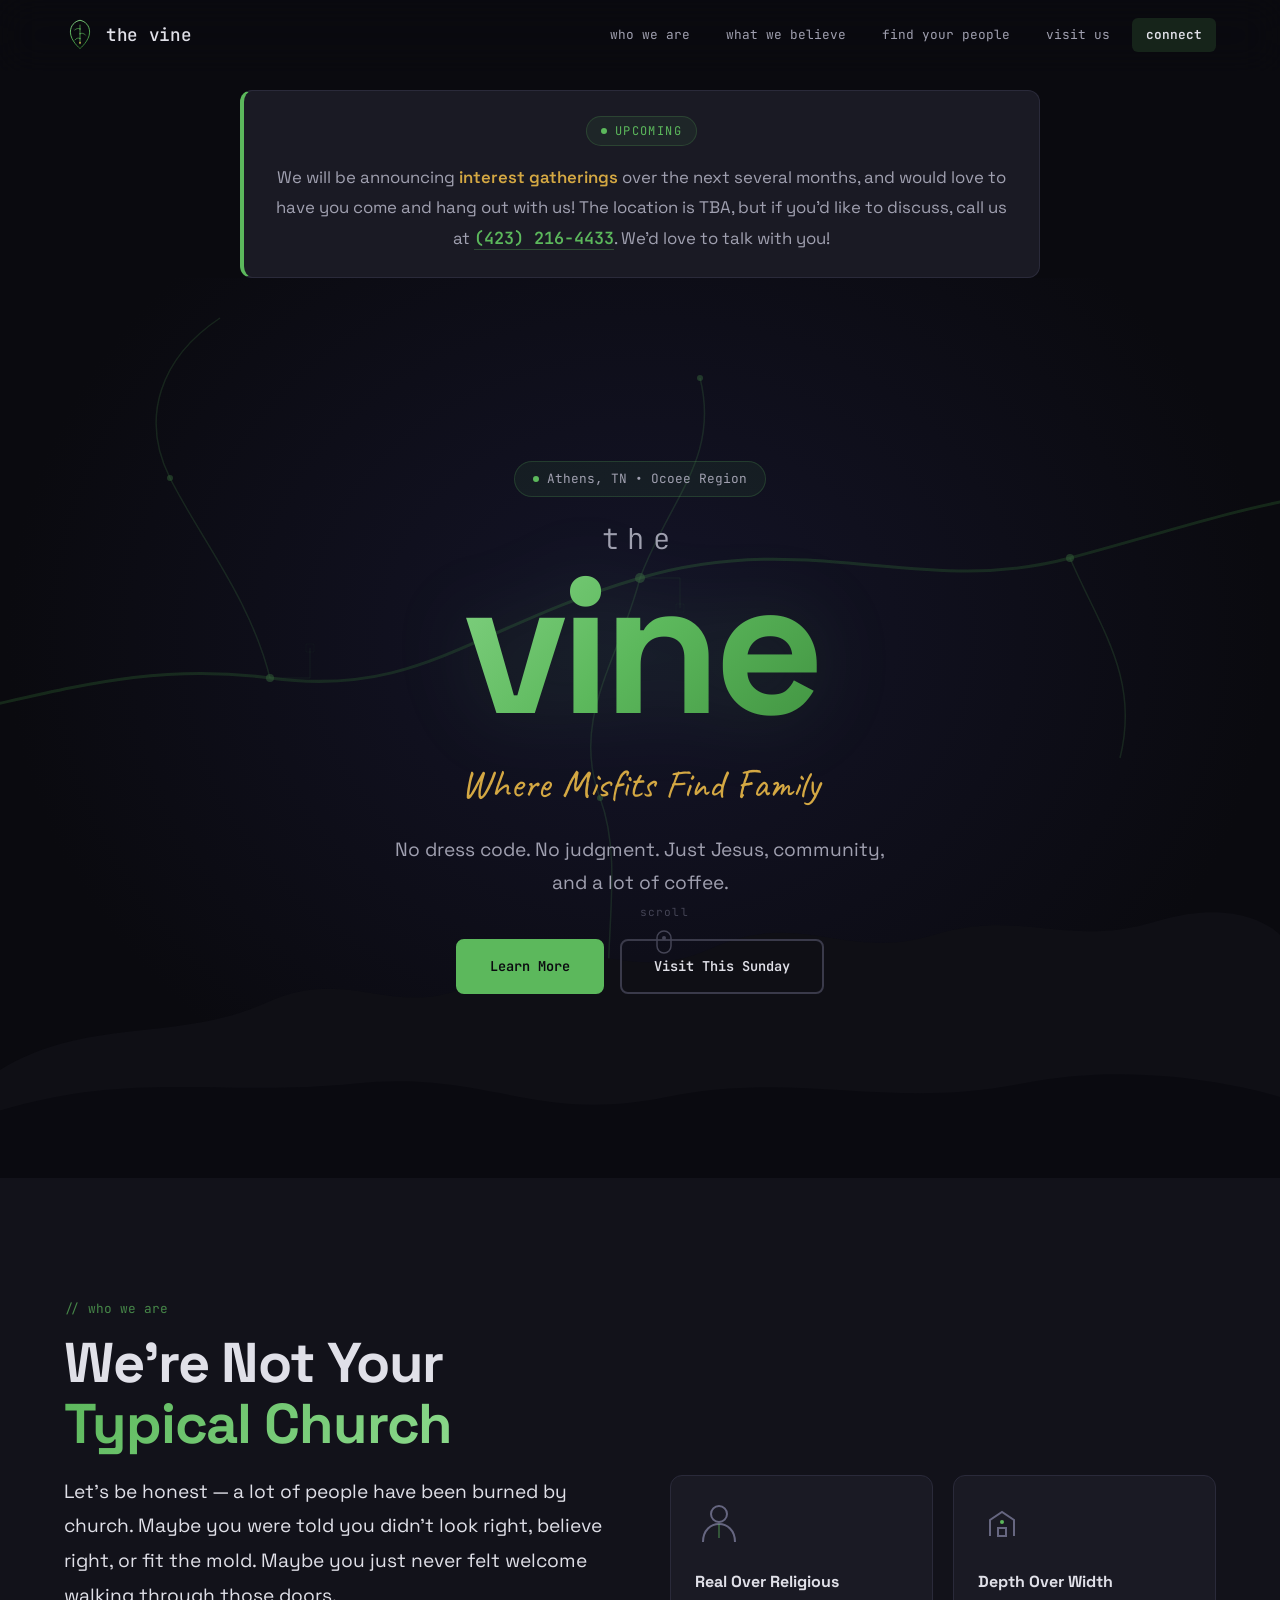
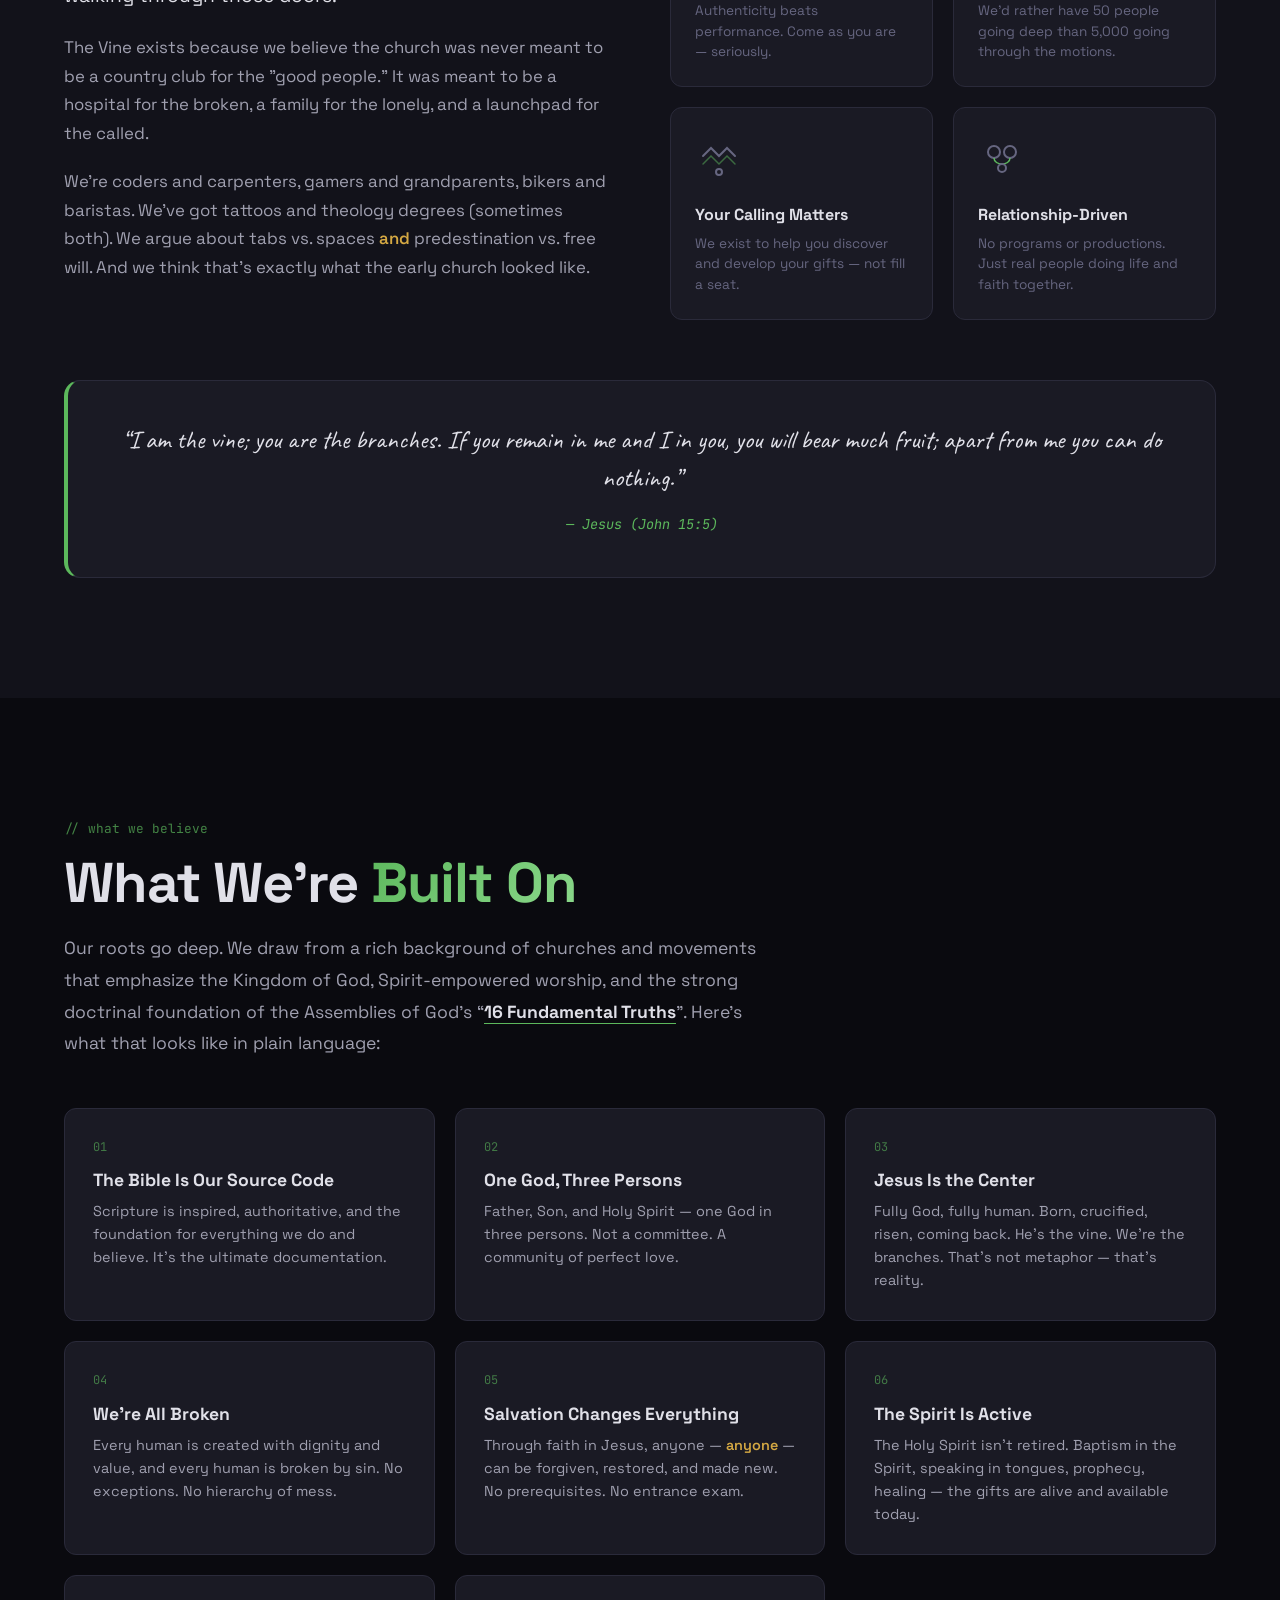
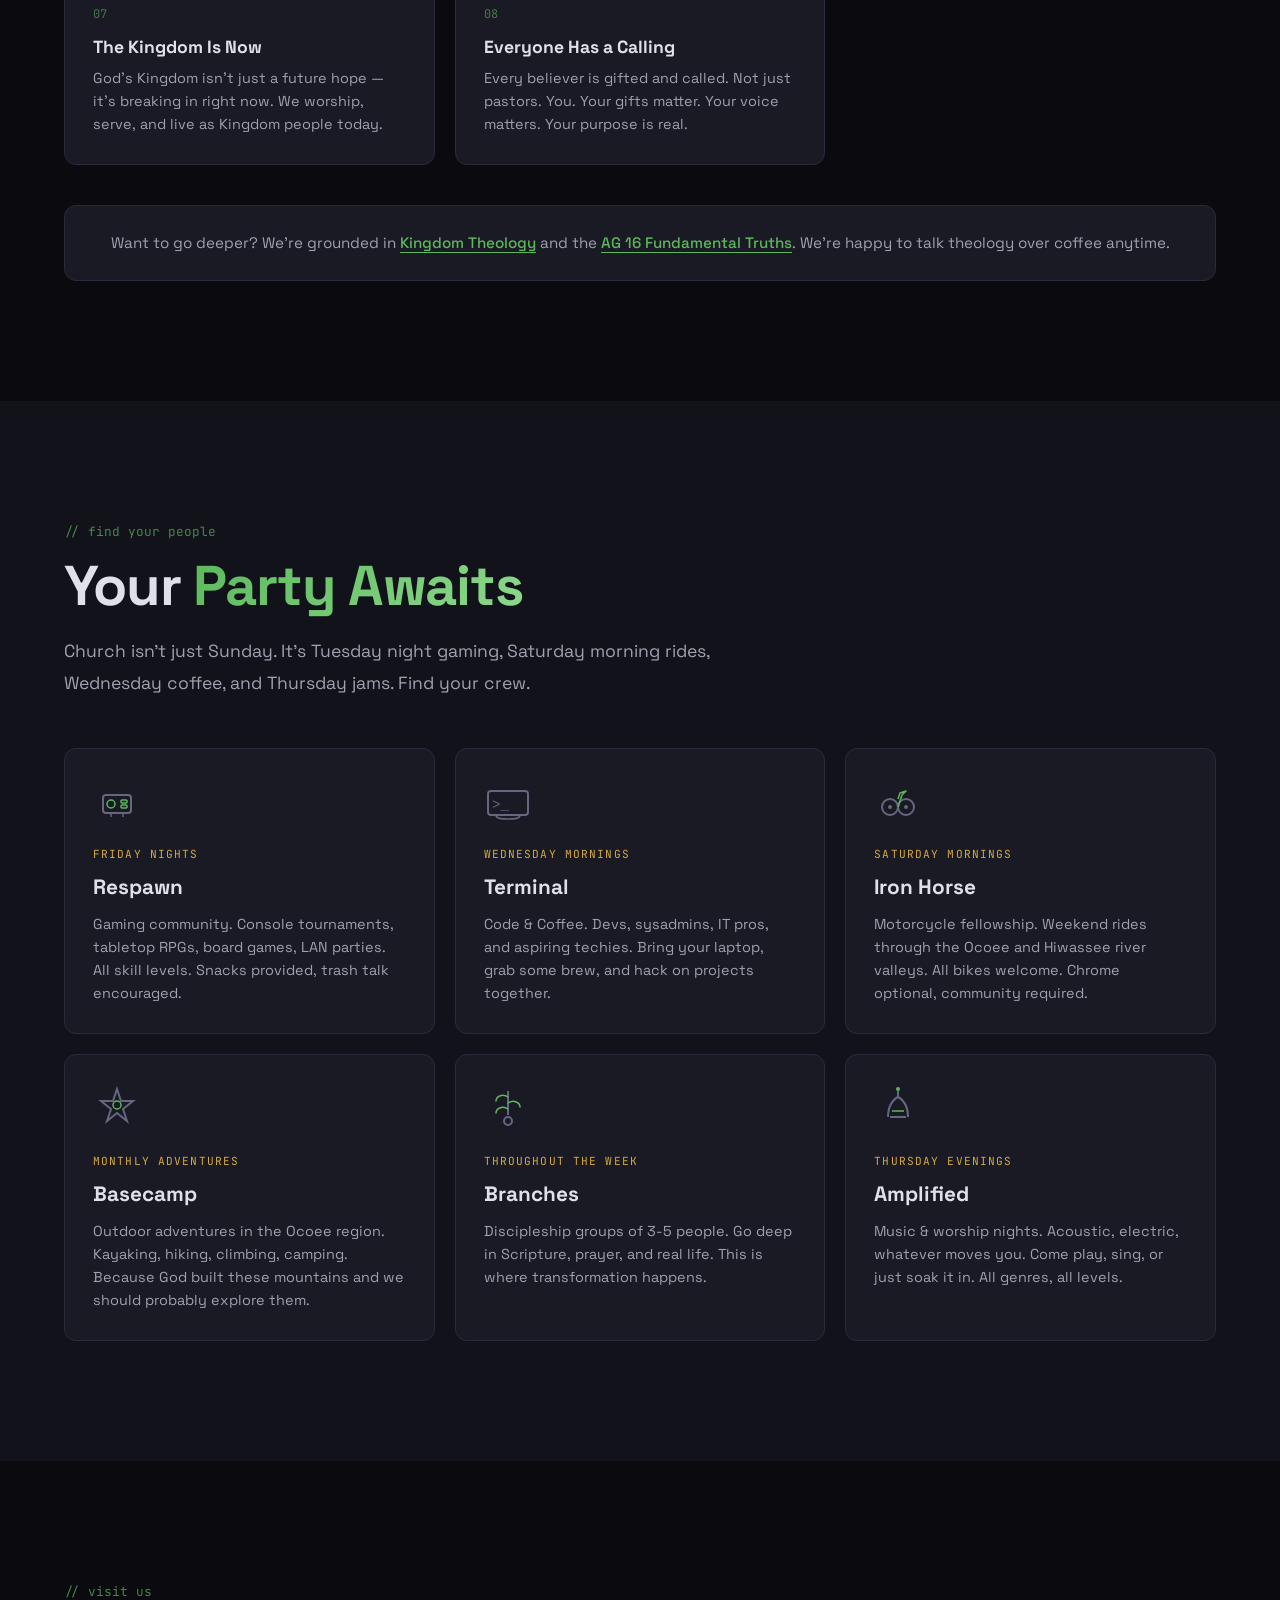
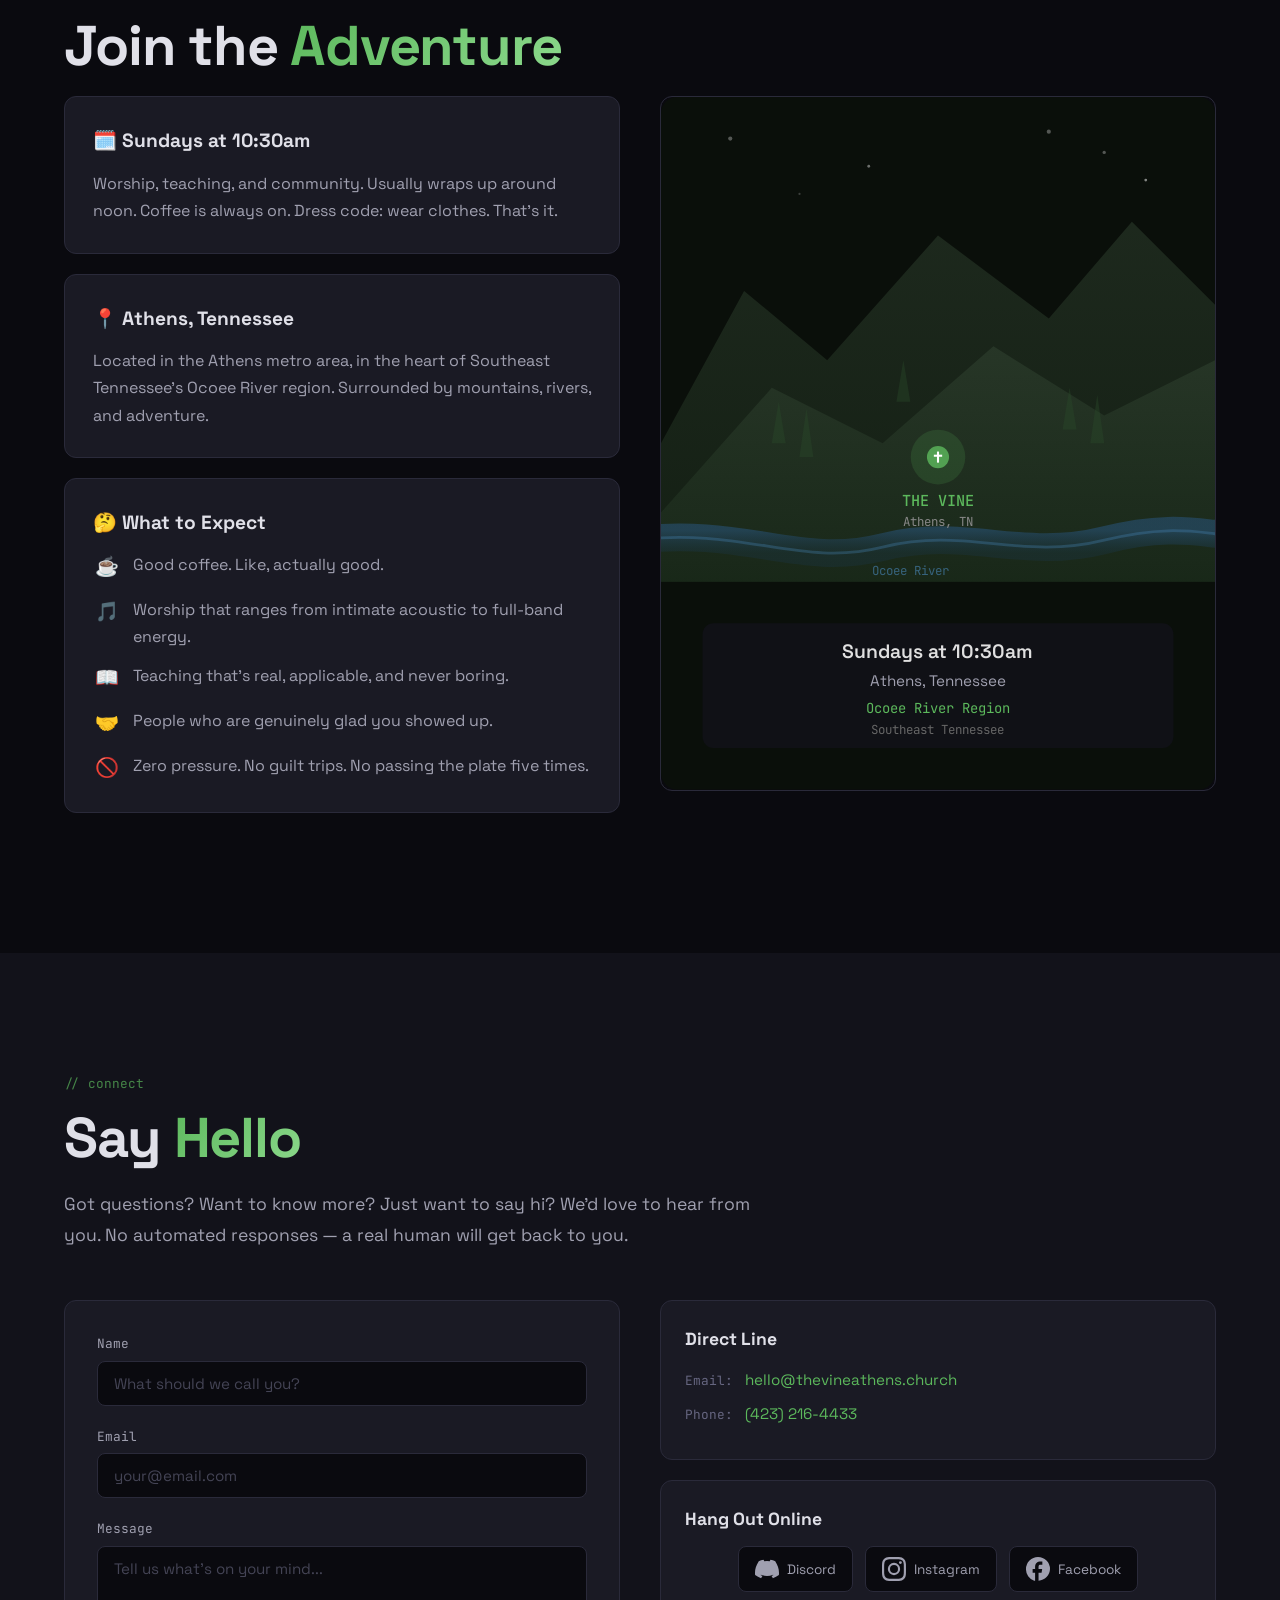
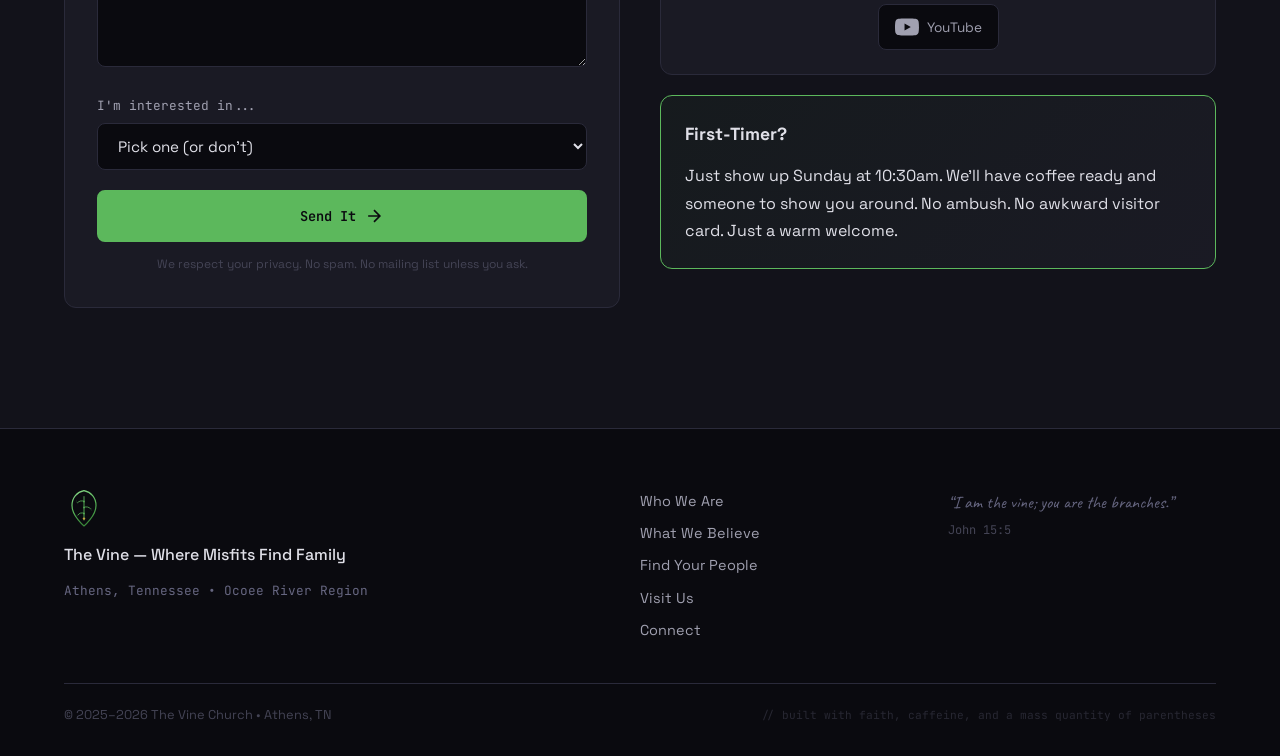
==== index.html @ 42979668 "feat: add interest gathering announcement banner Add announcement banner between nav and hero sectio" ====
<!DOCTYPE html>
<html lang="en">
<head>
  <meta charset="UTF-8">
  <meta name="viewport" content="width=device-width, initial-scale=1.0">

  <!-- ─── Page title and search-engine metadata ─────────────────
       The title appears in browser tabs and search-result headings.
       The description meta tag provides the snippet that Google and
       other search engines display below the page title. Keywords
       help associate the page with relevant local search terms.
       ──────────────────────────────────────────────────────────── -->
  <title>The Vine | Where Misfits Find Family</title>
  <meta name="description" content="A church in Athens, TN for the rest of us. Real faith, real people, no dress code. Located near the Ocoee River in Southeast Tennessee.">
  <meta name="keywords" content="church, Athens TN, Cleveland TN, Ocoee, non-traditional church, inclusive church, vineyard, assembly of god">

  <!-- ─── Open Graph metadata for link previews ─────────────────
       When someone shares this URL on Facebook, Twitter/X, Slack,
       iMessage, or any other platform that generates link previews,
       these tags control the title, description, image, and URL
       that appear in the preview card. Without og:image, most
       platforms show a blank gray box.
       ──────────────────────────────────────────────────────────── -->
  <meta property="og:title" content="The Vine | Where Misfits Find Family">
  <meta property="og:description" content="Not your typical church. A community for gamers, coders, bikers, and everyone who's ever felt like they don't belong.">
  <meta property="og:type" content="website">
  <meta property="og:url" content="https://thevineathens.church/">
  <meta property="og:image" content="https://thevineathens.church/logo/social/general/og-image-1200x630.png">
  <meta property="og:image:width" content="1200">
  <meta property="og:image:height" content="630">

  <!-- ─── Font preconnects and stylesheet ───────────────────────
       We preconnect to the Google Fonts servers so the browser can
       start the DNS lookup and TLS handshake before it even sees
       the stylesheet request. This shaves time off font loading.
       Three font families are loaded:
         - Space Grotesk (body/headline)
         - JetBrains Mono (code-flavored UI)
         - Caveat (handwritten tagline and quotes)
       ──────────────────────────────────────────────────────────── -->
  <link rel="preconnect" href="https://fonts.googleapis.com">
  <link rel="preconnect" href="https://fonts.gstatic.com" crossorigin>
  <link href="https://fonts.googleapis.com/css2?family=Space+Grotesk:wght@300;400;500;600;700&family=JetBrains+Mono:ital,wght@0,400;0,500;0,700;1,400&family=Caveat:wght@400;600;700&display=swap" rel="stylesheet">

  <!-- ─── Main stylesheet ───────────────────────────────────────
       All of the site's CSS lives in a single file. No build step,
       no preprocessor — just plain CSS with custom properties.
       ──────────────────────────────────────────────────────────── -->
  <link rel="stylesheet" href="css/style.css">

  <!-- ─── Favicons and touch icons ──────────────────────────────
       Browsers use these icons in tabs, bookmarks, home-screen
       shortcuts, and PWA manifests. We provide:
         1. An SVG favicon for modern browsers (scales perfectly).
         2. PNG fallbacks at standard sizes for older browsers and
            platforms that do not support SVG favicons.
         3. An Apple Touch Icon for iOS home-screen bookmarks.
       The PNG files live in logo/social/general/ and are generated
       from the source SVGs using the generate-social-pngs.sh script.
       ──────────────────────────────────────────────────────────── -->
  <link rel="icon" href="logo/logo-icon.svg" type="image/svg+xml">
  <link rel="icon" href="logo/social/general/favicon-32x32.png" sizes="32x32" type="image/png">
  <link rel="icon" href="logo/social/general/favicon-16x16.png" sizes="16x16" type="image/png">
  <link rel="apple-touch-icon" href="logo/social/general/apple-touch-icon-180x180.png">
</head>
<body>

  <!-- ═══════════════════════════════════════════════════════
       NAVIGATION

       Fixed nav bar pinned to the top of the viewport. Contains
       the inline SVG logo, the "the vine" wordmark, and a
       horizontal row of section links (plus a "connect" CTA).

       On screens narrower than 650px, the links collapse into a
       dropdown menu controlled by the hamburger toggle button.
       JavaScript adds/removes the "scrolled" class on .nav to
       darken the background once the visitor scrolls past 50px.

       The inline SVG for the logo is duplicated here (rather
       than referenced from an external file) to avoid an
       extra HTTP request and ensure the logo renders instantly
       on first paint without a flash of missing content.
       ═══════════════════════════════════════════════════════ -->
  <nav id="nav" class="nav">
    <div class="nav-inner">
      <!-- Logo: links back to the hero / top of the page -->
      <a href="#hero" class="nav-logo">
        <!-- Inline SVG of the vine leaf/circuit logo mark (32×32px). -->
        <svg class="nav-logo-icon" viewBox="0 0 200 200" width="32" height="32">
          <defs>
            <linearGradient id="nav-leaf" x1="0" y1="0" x2="0.3" y2="1">
              <stop offset="0%" stop-color="#8cd98c"/>
              <stop offset="50%" stop-color="#5cb85c"/>
              <stop offset="100%" stop-color="#3a8a3a"/>
            </linearGradient>
          </defs>
          <!-- Leaf/teardrop outline -->
          <path d="M100 185 C100 185 40 135 40 82 C40 42 65 15 100 8 C135 15 160 42 160 82 C160 135 100 185 100 185Z" fill="none" stroke="url(#nav-leaf)" stroke-width="6" stroke-linejoin="round"/>
          <!-- Central stem -->
          <line x1="100" y1="38" x2="100" y2="155" stroke="#5cb85c" stroke-width="4.5" stroke-linecap="round"/>
          <!-- Three organic branches alternating left–right–left -->
          <path d="M100 62 C88 56 76 60 68 68" fill="none" stroke="#5cb85c" stroke-width="4" stroke-linecap="round"/>
          <path d="M100 92 C112 86 124 90 132 98" fill="none" stroke="#5cb85c" stroke-width="4" stroke-linecap="round"/>
          <path d="M100 122 C88 116 76 120 70 130" fill="none" stroke="#5cb85c" stroke-width="4" stroke-linecap="round"/>
          <!-- Circuit traces extending from branch tips -->
          <path d="M68 68 L62 68 L62 58" fill="none" stroke="#5cb85c" stroke-width="2" stroke-linecap="round" stroke-linejoin="round" opacity="0.35"/>
          <path d="M132 98 L138 98 L138 108" fill="none" stroke="#5cb85c" stroke-width="2" stroke-linecap="round" stroke-linejoin="round" opacity="0.35"/>
          <path d="M70 130 L64 130 L64 140" fill="none" stroke="#5cb85c" stroke-width="2" stroke-linecap="round" stroke-linejoin="round" opacity="0.35"/>
          <!-- Junction nodes where branches meet the stem -->
          <circle cx="100" cy="62" r="5" fill="#5cb85c" opacity="0.6"/>
          <circle cx="100" cy="92" r="5" fill="#5cb85c" opacity="0.6"/>
          <circle cx="100" cy="122" r="5" fill="#5cb85c" opacity="0.6"/>
          <!-- Amber "fruit" accent node at the base -->
          <circle cx="100" cy="148" r="6" fill="#d4a843" opacity="0.9"/>
        </svg>
        <span class="nav-logo-text">the vine</span>
      </a>

      <!--
        Mobile hamburger toggle. Hidden on desktop via CSS. The
        aria-label tells screen readers what the button does, and
        aria-expanded (managed by JavaScript) announces whether
        the menu is currently open or closed.
      -->
      <button class="nav-toggle" id="nav-toggle" aria-label="Toggle navigation menu" aria-expanded="false">
        <span></span><span></span><span></span>
      </button>

      <!-- Navigation links. On mobile, this becomes a dropdown panel. -->
      <div class="nav-links" id="nav-links">
        <a href="#about" class="nav-link">who we are</a>
        <a href="#beliefs" class="nav-link">what we believe</a>
        <a href="#community" class="nav-link">find your people</a>
        <a href="#visit" class="nav-link">visit us</a>
        <a href="#connect" class="nav-link nav-link--cta">connect</a>
      </div>
    </div>
  </nav>

  <!-- ═══════════════════════════════════════════════════════
       ANNOUNCEMENT BANNER

       A site-wide announcement bar positioned between the fixed
       navigation and the hero section. Styled to match the site's
       dark/green aesthetic with a subtle left-accent border and
       the same card treatment used throughout the page. The phone
       number is a clickable tel: link for mobile visitors.
       ═══════════════════════════════════════════════════════ -->
  <div class="announcement" data-reveal>
    <div class="announcement-inner">
      <div class="announcement-badge">
        <span class="announcement-dot"></span>
        upcoming
      </div>
      <p class="announcement-text">
        We will be announcing <strong>interest gatherings</strong> over the next several months,
        and would love to have you come and hang out with us! The location is TBA, but if
        you'd like to discuss, call us at
        <a href="tel:+14232164433" class="announcement-phone">(423) 216-4433</a>.
        We'd love to talk with you!
      </p>
    </div>
  </div>

  <!-- ═══════════════════════════════════════════════════════
       HERO

       Full-viewport landing section. Three visual layers:
         1. Background (.hero-bg): decorative vine/circuit SVG
            paths that animate on load using a CSS stroke-
            dashoffset technique, plus a mountain silhouette
            along the bottom edge representing the Ocoee region.
         2. Content (.hero-content): centered badge, headline,
            tagline, CTA buttons, and a scroll-hint icon.
         3. The fixed nav bar sits above both via z-index.

       JavaScript applies a subtle parallax effect to the vine
       SVG as the visitor scrolls, giving the hero depth.
       ═══════════════════════════════════════════════════════ -->
  <section id="hero" class="hero">
    <div class="hero-bg">

      <!--
        Animated vine/circuit SVG background. The "xMidYMid slice"
        preserveAspectRatio ensures this SVG covers the entire hero
        area on all screen sizes without leaving empty space (it
        behaves similarly to CSS background-size: cover).

        The vine paths use the CSS class .vine-path along with
        stroke-dasharray / stroke-dashoffset to create an animated
        "drawing" effect on page load. Branch paths are staggered
        with increasing animation-delay values. Junction nodes
        (.vine-node) fade in after their parent branch finishes
        drawing. Tiny circuit traces and rectangles at the branch
        tips reinforce the tech/code aesthetic.
      -->
      <svg class="hero-vines" viewBox="0 0 1440 900" preserveAspectRatio="xMidYMid slice">
        <defs>
          <linearGradient id="vine-glow" x1="0" y1="0" x2="1" y2="1">
            <stop offset="0%" stop-color="#5cb85c" stop-opacity="0.6"/>
            <stop offset="100%" stop-color="#2d8a2d" stop-opacity="0.2"/>
          </linearGradient>
        </defs>
        <!-- Main vine trunk: sweeps from left to right across the hero -->
        <path class="vine-path vine-path--1" d="M-50,450 C100,430 200,380 350,400 C500,420 550,350 720,300 C890,250 1000,320 1150,280 C1300,240 1400,200 1500,220" fill="none" stroke="url(#vine-glow)" stroke-width="3"/>
        <!-- Branch 1: grows upward from the left junction node -->
        <path class="vine-path vine-path--2" d="M350,400 C330,320 280,260 250,200 C220,140 240,80 300,40" fill="none" stroke="#5cb85c" stroke-width="1.5" opacity="0.3"/>
        <!-- Branch 2: grows upward from the center junction node -->
        <path class="vine-path vine-path--3" d="M720,300 C750,220 800,180 780,100" fill="none" stroke="#5cb85c" stroke-width="1.5" opacity="0.3"/>
        <!-- Branch 3: grows downward from the center junction node -->
        <path class="vine-path vine-path--4" d="M720,300 C700,380 650,440 680,520 C710,600 670,700 700,800" fill="none" stroke="#5cb85c" stroke-width="1.5" opacity="0.3"/>
        <!-- Branch 4: grows downward from the right junction node -->
        <path class="vine-path vine-path--5" d="M1150,280 C1180,350 1220,400 1200,480" fill="none" stroke="#5cb85c" stroke-width="1.5" opacity="0.3"/>
        <!-- Junction nodes: small circles that fade in at branch intersections -->
        <circle class="vine-node" cx="350" cy="400" r="4" fill="#5cb85c" opacity="0.4"/>
        <circle class="vine-node" cx="720" cy="300" r="5" fill="#5cb85c" opacity="0.5"/>
        <circle class="vine-node" cx="1150" cy="280" r="4" fill="#5cb85c" opacity="0.4"/>
        <circle class="vine-node" cx="250" cy="200" r="3" fill="#5cb85c" opacity="0.3"/>
        <circle class="vine-node" cx="780" cy="100" r="3" fill="#5cb85c" opacity="0.3"/>
        <circle class="vine-node" cx="680" cy="520" r="3" fill="#5cb85c" opacity="0.3"/>
        <!-- Circuit traces: right-angle lines with terminal rectangles -->
        <line class="circuit-line" x1="350" y1="400" x2="390" y2="400" stroke="#5cb85c" stroke-width="1" opacity="0.15"/>
        <line class="circuit-line" x1="390" y1="400" x2="390" y2="370" stroke="#5cb85c" stroke-width="1" opacity="0.15"/>
        <line class="circuit-line" x1="720" y1="300" x2="760" y2="300" stroke="#5cb85c" stroke-width="1" opacity="0.15"/>
        <line class="circuit-line" x1="760" y1="300" x2="760" y2="330" stroke="#5cb85c" stroke-width="1" opacity="0.15"/>
        <rect x="386" y="366" width="8" height="8" fill="none" stroke="#5cb85c" stroke-width="0.5" opacity="0.15"/>
        <rect x="756" y="326" width="8" height="8" fill="none" stroke="#5cb85c" stroke-width="0.5" opacity="0.15"/>
      </svg>

      <!--
        Mountain silhouette at the bottom of the hero. Represents
        the ridgeline of the Ocoee / Hiwassee region. Two layered
        paths create a sense of depth (foreground + background
        ridges). preserveAspectRatio="none" stretches the SVG to
        the full viewport width regardless of aspect ratio.
      -->
      <svg class="hero-mountains" viewBox="0 0 1440 200" preserveAspectRatio="none">
        <path d="M0,200 L0,120 C100,80 200,100 300,70 C400,40 450,90 550,50 C650,10 700,60 800,30 C900,0 950,40 1050,20 C1150,0 1200,30 1300,10 C1400,-10 1440,20 1440,20 L1440,200 Z" fill="#0f0f15"/>
        <path d="M0,200 L0,150 C150,120 250,140 400,130 C550,120 600,160 750,140 C900,120 1000,150 1150,130 C1300,110 1440,140 1440,140 L1440,200 Z" fill="#0a0a10"/>
      </svg>
    </div>

    <div class="hero-content">
      <div class="hero-badge">
        <span class="hero-badge-dot"></span>
        Athens, TN &bull; Ocoee Region
      </div>
      <h1 class="hero-title">
        <span class="hero-title-the">the</span>
        <span class="hero-title-vine">vine</span>
      </h1>
      <p class="hero-tagline">Where Misfits Find Family</p>
      <p class="hero-sub">
        No dress code. No judgment. Just Jesus, community, and a lot of coffee.
      </p>
      <div class="hero-ctas">
        <a href="#about" class="btn btn--primary">Learn More</a>
        <a href="#visit" class="btn btn--outline">Visit This Sunday</a>
      </div>
      <div class="hero-scroll-hint">
        <span>scroll</span>
        <svg width="16" height="24" viewBox="0 0 16 24" fill="none">
          <rect x="1" y="1" width="14" height="22" rx="7" stroke="currentColor" stroke-width="1.5"/>
          <circle class="scroll-dot" cx="8" cy="8" r="2" fill="currentColor"/>
        </svg>
      </div>
    </div>
  </section>

  <!-- ═══════════════════════════════════════════════════════
       ABOUT — "We're Not Your Typical Church"

       Two-column layout: narrative paragraphs on the left and
       a 2×2 grid of value cards on the right. Concludes with a
       full-width blockquote from John 15:5. All cards and the
       quote have data-reveal attributes so they fade in as the
       visitor scrolls this section into view.
       ═══════════════════════════════════════════════════════ -->
  <section id="about" class="section section--about">
    <div class="container">
      <div class="section-label">// who we are</div>
      <h2 class="section-title">We're Not Your<br><span class="highlight">Typical Church</span></h2>

      <div class="about-grid">
        <div class="about-main">
          <p class="about-lead">
            Let's be honest &mdash; a lot of people have been burned by church. Maybe you
            were told you didn't look right, believe right, or fit the mold. Maybe you just
            never felt welcome walking through those doors.
          </p>
          <p>
            The Vine exists because we believe the church was never meant to be a
            country club for the "good people." It was meant to be a hospital for
            the broken, a family for the lonely, and a launchpad for the called.
          </p>
          <p>
            We're coders and carpenters, gamers and grandparents, bikers and baristas.
            We've got tattoos and theology degrees (sometimes both). We argue about
            tabs vs. spaces <em>and</em> predestination vs. free will. And we think
            that's exactly what the early church looked like.
          </p>
        </div>

        <div class="about-values">
          <div class="value-card" data-reveal>
            <div class="value-icon">
              <svg viewBox="0 0 48 48" width="48" height="48">
                <circle cx="24" cy="14" r="8" fill="none" stroke="currentColor" stroke-width="2"/>
                <path d="M8,42 C8,30 16,24 24,24 C32,24 40,30 40,42" fill="none" stroke="currentColor" stroke-width="2"/>
                <path d="M24,24 L24,38" stroke="#5cb85c" stroke-width="1.5" opacity="0.5"/>
              </svg>
            </div>
            <h3>Real Over Religious</h3>
            <p>Authenticity beats performance. Come as you are &mdash; seriously.</p>
          </div>

          <div class="value-card" data-reveal>
            <div class="value-icon">
              <svg viewBox="0 0 48 48" width="48" height="48">
                <path d="M12,36 L12,20 L24,12 L36,20 L36,36" fill="none" stroke="currentColor" stroke-width="2"/>
                <rect x="20" y="28" width="8" height="8" fill="none" stroke="currentColor" stroke-width="2"/>
                <circle cx="24" cy="22" r="2" fill="#5cb85c"/>
              </svg>
            </div>
            <h3>Depth Over Width</h3>
            <p>We'd rather have 50 people going deep than 5,000 going through the motions.</p>
          </div>

          <div class="value-card" data-reveal>
            <div class="value-icon">
              <svg viewBox="0 0 48 48" width="48" height="48">
                <path d="M8,24 L16,16 L24,24 L32,16 L40,24" fill="none" stroke="currentColor" stroke-width="2" stroke-linecap="round"/>
                <path d="M8,32 L16,24 L24,32 L32,24 L40,32" fill="none" stroke="#5cb85c" stroke-width="1.5" opacity="0.5" stroke-linecap="round"/>
                <circle cx="24" cy="40" r="3" fill="none" stroke="currentColor" stroke-width="2"/>
              </svg>
            </div>
            <h3>Your Calling Matters</h3>
            <p>We exist to help you discover and develop your gifts &mdash; not fill a seat.</p>
          </div>

          <div class="value-card" data-reveal>
            <div class="value-icon">
              <svg viewBox="0 0 48 48" width="48" height="48">
                <circle cx="16" cy="20" r="6" fill="none" stroke="currentColor" stroke-width="2"/>
                <circle cx="32" cy="20" r="6" fill="none" stroke="currentColor" stroke-width="2"/>
                <path d="M16,26 C16,34 32,34 32,26" fill="none" stroke="#5cb85c" stroke-width="1.5"/>
                <circle cx="24" cy="36" r="4" fill="none" stroke="currentColor" stroke-width="2"/>
              </svg>
            </div>
            <h3>Relationship-Driven</h3>
            <p>No programs or productions. Just real people doing life and faith together.</p>
          </div>
        </div>
      </div>

      <div class="about-quote" data-reveal>
        <blockquote>
          <p>&ldquo;I am the vine; you are the branches. If you remain in me and I in you, you will bear much fruit; apart from me you can do nothing.&rdquo;</p>
          <cite>&mdash; Jesus (John 15:5)</cite>
        </blockquote>
      </div>
    </div>
  </section>

  <!-- ═══════════════════════════════════════════════════════
       BELIEFS — "What We're Built On"

       Eight numbered cards presenting the church's core doctrinal
       beliefs in plain language. Each card has data-reveal for a
       staggered entrance animation. The section concludes with a
       footer card linking to the AG 16 Fundamental Truths and
       Kingdom Theology resources for visitors who want more depth.
       ═══════════════════════════════════════════════════════ -->
  <section id="beliefs" class="section section--beliefs">
    <div class="container">
      <div class="section-label">// what we believe</div>
      <h2 class="section-title">What We're <span class="highlight">Built On</span></h2>
      <p class="section-intro">
        Our roots go deep. We draw from a rich background of churches and
        movements that emphasize the Kingdom of God, Spirit-empowered worship,
        and the strong doctrinal foundation of the Assemblies of God's
        &ldquo;<a href="https://ag.org/Beliefs/Statement-of-Fundamental-Truths" target="_blank" rel="noopener"><strong>16 Fundamental Truths</strong></a>&rdquo;.
        Here's what that looks like in plain language:
      </p>

      <div class="beliefs-grid">
        <div class="belief-card" data-reveal>
          <div class="belief-num">01</div>
          <h3>The Bible Is Our Source Code</h3>
          <p>Scripture is inspired, authoritative, and the foundation for everything we do and believe. It's the ultimate documentation.</p>
        </div>

        <div class="belief-card" data-reveal>
          <div class="belief-num">02</div>
          <h3>One God, Three Persons</h3>
          <p>Father, Son, and Holy Spirit &mdash; one God in three persons. Not a committee. A community of perfect love.</p>
        </div>

        <div class="belief-card" data-reveal>
          <div class="belief-num">03</div>
          <h3>Jesus Is the Center</h3>
          <p>Fully God, fully human. Born, crucified, risen, coming back. He's the vine. We're the branches. That's not metaphor &mdash; that's reality.</p>
        </div>

        <div class="belief-card" data-reveal>
          <div class="belief-num">04</div>
          <h3>We're All Broken</h3>
          <p>Every human is created with dignity and value, and every human is broken by sin. No exceptions. No hierarchy of mess.</p>
        </div>

        <div class="belief-card" data-reveal>
          <div class="belief-num">05</div>
          <h3>Salvation Changes Everything</h3>
          <p>Through faith in Jesus, anyone &mdash; <em>anyone</em> &mdash; can be forgiven, restored, and made new. No prerequisites. No entrance exam.</p>
        </div>

        <div class="belief-card" data-reveal>
          <div class="belief-num">06</div>
          <h3>The Spirit Is Active</h3>
          <p>The Holy Spirit isn't retired. Baptism in the Spirit, speaking in tongues, prophecy, healing &mdash; the gifts are alive and available today.</p>
        </div>

        <div class="belief-card" data-reveal>
          <div class="belief-num">07</div>
          <h3>The Kingdom Is Now</h3>
          <p>God's Kingdom isn't just a future hope &mdash; it's breaking in right now. We worship, serve, and live as Kingdom people today.</p>
        </div>

        <div class="belief-card" data-reveal>
          <div class="belief-num">08</div>
          <h3>Everyone Has a Calling</h3>
          <p>Every believer is gifted and called. Not just pastors. You. Your gifts matter. Your voice matters. Your purpose is real.</p>
        </div>
      </div>

      <div class="beliefs-footer" data-reveal>
        <p>
          Want to go deeper? We're grounded in
          <a href="https://en.wikipedia.org/wiki/Kingdom_theology" target="_blank" rel="noopener">Kingdom Theology</a>
          and the
          <a href="https://ag.org/Beliefs/Statement-of-Fundamental-Truths" target="_blank" rel="noopener">AG 16 Fundamental Truths</a>.
          We're happy to talk theology over coffee anytime.
        </p>
      </div>
    </div>
  </section>

  <!-- ═══════════════════════════════════════════════════════
       COMMUNITY — "Find Your People"

       Six group cards showcasing The Vine's community ministries:
       Respawn (gaming), Terminal (code & coffee), Iron Horse
       (motorcycle rides), Basecamp (outdoor adventures), Branches
       (discipleship), and Amplified (music/worship). Each card
       includes an SVG icon, a meeting-time tag, and a description.
       ═══════════════════════════════════════════════════════ -->
  <section id="community" class="section section--community">
    <div class="container">
      <div class="section-label">// find your people</div>
      <h2 class="section-title">Your <span class="highlight">Party Awaits</span></h2>
      <p class="section-intro">
        Church isn't just Sunday. It's Tuesday night gaming, Saturday morning rides,
        Wednesday coffee, and Thursday jams. Find your crew.
      </p>

      <div class="community-grid">
        <div class="group-card" data-reveal>
          <div class="group-icon">
            <svg viewBox="0 0 48 48" width="48" height="48">
              <rect x="10" y="18" width="28" height="18" rx="3" fill="none" stroke="currentColor" stroke-width="2"/>
              <circle cx="18" cy="27" r="4" fill="none" stroke="#5cb85c" stroke-width="1.5"/>
              <rect x="28" y="23" width="6" height="3" rx="1" fill="none" stroke="#5cb85c" stroke-width="1.5"/>
              <rect x="28" y="28" width="6" height="3" rx="1" fill="none" stroke="#5cb85c" stroke-width="1.5"/>
              <line x1="18" y1="36" x2="18" y2="40" stroke="currentColor" stroke-width="1.5"/>
              <line x1="30" y1="36" x2="30" y2="40" stroke="currentColor" stroke-width="1.5"/>
            </svg>
          </div>
          <div class="group-tag">Friday Nights</div>
          <h3>Respawn</h3>
          <p>Gaming community. Console tournaments, tabletop RPGs, board games, LAN parties. All skill levels. Snacks provided, trash talk encouraged.</p>
        </div>

        <div class="group-card" data-reveal>
          <div class="group-icon">
            <svg viewBox="0 0 48 48" width="48" height="48">
              <text x="8" y="32" font-family="monospace" font-size="14" fill="currentColor">&gt;_</text>
              <rect x="4" y="14" width="40" height="24" rx="3" fill="none" stroke="currentColor" stroke-width="2"/>
              <path d="M12,38 C12,42 18,42 24,42 C30,42 36,42 36,38" fill="none" stroke="currentColor" stroke-width="1.5"/>
            </svg>
          </div>
          <div class="group-tag">Wednesday Mornings</div>
          <h3>Terminal</h3>
          <p>Code &amp; Coffee. Devs, sysadmins, IT pros, and aspiring techies. Bring your laptop, grab some brew, and hack on projects together.</p>
        </div>

        <div class="group-card" data-reveal>
          <div class="group-icon">
            <svg viewBox="0 0 48 48" width="48" height="48">
              <circle cx="16" cy="30" r="8" fill="none" stroke="currentColor" stroke-width="2"/>
              <circle cx="32" cy="30" r="8" fill="none" stroke="currentColor" stroke-width="2"/>
              <path d="M24,30 L28,18 L32,14 L26,16 L24,22" fill="none" stroke="#5cb85c" stroke-width="1.5" stroke-linejoin="round"/>
              <circle cx="16" cy="30" r="2" fill="currentColor"/>
              <circle cx="32" cy="30" r="2" fill="currentColor"/>
            </svg>
          </div>
          <div class="group-tag">Saturday Mornings</div>
          <h3>Iron Horse</h3>
          <p>Motorcycle fellowship. Weekend rides through the Ocoee and Hiwassee river valleys. All bikes welcome. Chrome optional, community required.</p>
        </div>

        <div class="group-card" data-reveal>
          <div class="group-icon">
            <svg viewBox="0 0 48 48" width="48" height="48">
              <path d="M24,6 L28,18 L40,18 L30,26 L34,38 L24,30 L14,38 L18,26 L8,18 L20,18 Z" fill="none" stroke="currentColor" stroke-width="2"/>
              <circle cx="24" cy="22" r="4" fill="none" stroke="#5cb85c" stroke-width="1.5"/>
            </svg>
          </div>
          <div class="group-tag">Monthly Adventures</div>
          <h3>Basecamp</h3>
          <p>Outdoor adventures in the Ocoee region. Kayaking, hiking, climbing, camping. Because God built these mountains and we should probably explore them.</p>
        </div>

        <div class="group-card" data-reveal>
          <div class="group-icon">
            <svg viewBox="0 0 48 48" width="48" height="48">
              <path d="M24,8 L24,32" stroke="currentColor" stroke-width="2"/>
              <path d="M24,14 C18,10 12,14 12,18" stroke="#5cb85c" stroke-width="1.5" fill="none" stroke-linecap="round"/>
              <path d="M24,20 C30,16 36,20 36,24" stroke="#5cb85c" stroke-width="1.5" fill="none" stroke-linecap="round"/>
              <path d="M24,26 C18,22 12,26 12,30" stroke="#5cb85c" stroke-width="1.5" fill="none" stroke-linecap="round"/>
              <circle cx="24" cy="38" r="4" fill="none" stroke="currentColor" stroke-width="2"/>
            </svg>
          </div>
          <div class="group-tag">Throughout the Week</div>
          <h3>Branches</h3>
          <p>Discipleship groups of 3-5 people. Go deep in Scripture, prayer, and real life. This is where transformation happens.</p>
        </div>

        <div class="group-card" data-reveal>
          <div class="group-icon">
            <svg viewBox="0 0 48 48" width="48" height="48">
              <path d="M14,34 C14,18 24,14 24,14 C24,14 34,18 34,34" fill="none" stroke="currentColor" stroke-width="2"/>
              <line x1="24" y1="14" x2="24" y2="8" stroke="currentColor" stroke-width="2"/>
              <circle cx="24" cy="6" r="2" fill="#5cb85c"/>
              <path d="M18,28 L30,28" stroke="#5cb85c" stroke-width="1.5"/>
              <path d="M16,34 L32,34" stroke="currentColor" stroke-width="2"/>
            </svg>
          </div>
          <div class="group-tag">Thursday Evenings</div>
          <h3>Amplified</h3>
          <p>Music &amp; worship nights. Acoustic, electric, whatever moves you. Come play, sing, or just soak it in. All genres, all levels.</p>
        </div>
      </div>
    </div>
  </section>

  <!-- ═══════════════════════════════════════════════════════
       VISIT — "Join the Adventure"

       Two-column layout. The left column stacks three info cards:
       service time, location, and a "What to Expect" list with
       emoji icons. The right column displays an SVG illustration
       of the Ocoee River region with an animated church-pin marker
       and labels for Athens, TN and the Ocoee River.
       ═══════════════════════════════════════════════════════ -->
  <section id="visit" class="section section--visit">
    <div class="container">
      <div class="section-label">// visit us</div>
      <h2 class="section-title">Join the <span class="highlight">Adventure</span></h2>

      <div class="visit-grid">
        <div class="visit-info">
          <div class="visit-card" data-reveal>
            <h3>🗓️ Sundays at 10:30am</h3>
            <p>
              Worship, teaching, and community. Usually wraps up around noon.
              Coffee is always on. Dress code: wear clothes. That's it.
            </p>
          </div>

          <div class="visit-card" data-reveal>
            <h3>📍 Athens, Tennessee</h3>
            <p>
              Located in the Athens metro area, in the heart of Southeast Tennessee's
              Ocoee River region. Surrounded by mountains, rivers, and adventure.
            </p>
          </div>

          <div class="visit-card" data-reveal>
            <h3>🤔 What to Expect</h3>
            <ul class="expect-list">
              <li>
                <span class="expect-icon">☕</span>
                <span>Good coffee. Like, actually good.</span>
              </li>
              <li>
                <span class="expect-icon">🎵</span>
                <span>Worship that ranges from intimate acoustic to full-band energy.</span>
              </li>
              <li>
                <span class="expect-icon">📖</span>
                <span>Teaching that's real, applicable, and never boring.</span>
              </li>
              <li>
                <span class="expect-icon">🤝</span>
                <span>People who are genuinely glad you showed up.</span>
              </li>
              <li>
                <span class="expect-icon">🚫</span>
                <span>Zero pressure. No guilt trips. No passing the plate five times.</span>
              </li>
            </ul>
          </div>
        </div>

        <!--
          Stylized illustration of the Ocoee River region. This is a
          self-contained inline SVG that renders a night-sky scene with
          stars, layered mountain ridges, pine-tree silhouettes, the
          Ocoee River, and an animated pulsing church-pin marker showing
          The Vine's location. A small info box at the bottom repeats
          the service time and location text for visual emphasis.

          The SVG uses its own inline gradients and does not depend on
          any external images, so it loads instantly with the HTML.
        -->
        <div class="visit-aside" data-reveal>
          <svg class="visit-illustration" viewBox="0 0 400 500" width="100%">
            <defs>
              <!-- Gradient for the river: blue fading from opaque to translucent. -->
              <linearGradient id="river" x1="0" y1="0" x2="0" y2="1">
                <stop offset="0%" stop-color="#2a5a8a" stop-opacity="0.8"/>
                <stop offset="100%" stop-color="#1a3a5a" stop-opacity="0.4"/>
              </linearGradient>
              <!-- Gradient for the mountain silhouettes: dark green fade. -->
              <linearGradient id="mtn-grad" x1="0" y1="0" x2="0" y2="1">
                <stop offset="0%" stop-color="#2a3a2a"/>
                <stop offset="100%" stop-color="#1a2a1a"/>
              </linearGradient>
            </defs>

            <!-- Dark background rectangle with rounded corners. -->
            <rect width="400" height="500" fill="#0a0f0a" rx="12"/>

            <!-- Scattered star dots in the night sky above the mountains. -->
            <circle cx="50" cy="30" r="1.5" fill="#fff" opacity="0.3"/>
            <circle cx="150" cy="50" r="1" fill="#fff" opacity="0.4"/>
            <circle cx="280" cy="25" r="1.5" fill="#fff" opacity="0.3"/>
            <circle cx="350" cy="60" r="1" fill="#fff" opacity="0.5"/>
            <circle cx="100" cy="70" r="0.8" fill="#fff" opacity="0.2"/>
            <circle cx="320" cy="40" r="1.2" fill="#fff" opacity="0.3"/>

            <!-- Two-layer mountain ridgeline creating a depth parallax look. -->
            <path d="M0,250 L60,140 L120,190 L200,100 L280,160 L340,90 L400,150 L400,350 L0,350 Z" fill="url(#mtn-grad)" opacity="0.6"/>
            <path d="M0,300 L80,210 L160,250 L240,180 L320,230 L400,190 L400,350 L0,350 Z" fill="url(#mtn-grad)" opacity="0.8"/>

            <!-- Pine-tree silhouettes dotted along the ridgeline. -->
            <g opacity="0.4">
              <polygon points="90,250 85,220 80,250" fill="#2a4a2a"/>
              <polygon points="110,260 105,225 100,260" fill="#2a4a2a"/>
              <polygon points="300,240 295,210 290,240" fill="#2a4a2a"/>
              <polygon points="320,250 315,215 310,250" fill="#2a4a2a"/>
              <polygon points="180,220 175,190 170,220" fill="#2a4a2a"/>
            </g>

            <!--
              The Ocoee River: a wide translucent stroke for the water
              body, overlaid with a thin bright stroke for the bank edge.
            -->
            <path d="M-20,320 C60,310 100,340 160,325 C220,310 260,335 320,320 C380,305 400,320 420,315" fill="none" stroke="url(#river)" stroke-width="20" stroke-linecap="round" opacity="0.6"/>
            <path d="M-20,320 C60,310 100,340 160,325 C220,310 260,335 320,320 C380,305 400,320 420,315" fill="none" stroke="#4a8abf" stroke-width="2" opacity="0.3"/>

            <!--
              Animated church location pin. An outer ring pulses (grows
              and fades) on a 3-second loop to draw the visitor's eye.
              The inner circle and small cross icon mark the exact spot.
            -->
            <g transform="translate(200, 260)">
              <circle r="18" fill="#5cb85c" opacity="0.2">
                <animate attributeName="r" values="18;24;18" dur="3s" repeatCount="indefinite"/>
                <animate attributeName="opacity" values="0.2;0.05;0.2" dur="3s" repeatCount="indefinite"/>
              </circle>
              <circle r="8" fill="#5cb85c" opacity="0.8"/>
              <path d="M0,-4 L0,4" stroke="white" stroke-width="1.5"/>
              <path d="M-3,-1 L3,-1" stroke="white" stroke-width="1.5"/>
            </g>

            <!-- Text labels identifying the church location and the river. -->
            <text x="200" y="295" text-anchor="middle" fill="#5cb85c" font-family="'JetBrains Mono', monospace" font-size="11" font-weight="500">THE VINE</text>
            <text x="200" y="310" text-anchor="middle" fill="#888" font-family="'JetBrains Mono', monospace" font-size="9">Athens, TN</text>

            <text x="180" y="345" text-anchor="middle" fill="#4a8abf" font-family="'JetBrains Mono', monospace" font-size="9" opacity="0.6">Ocoee River</text>

            <!-- Info box at the bottom summarizing service time and location. -->
            <rect x="30" y="380" width="340" height="90" rx="8" fill="#12121a" opacity="0.8"/>
            <text x="200" y="405" text-anchor="middle" fill="#e0e0e0" font-family="'Space Grotesk', sans-serif" font-size="14" font-weight="600">Sundays at 10:30am</text>
            <text x="200" y="425" text-anchor="middle" fill="#a0a0b0" font-family="'Space Grotesk', sans-serif" font-size="11">Athens, Tennessee</text>
            <text x="200" y="445" text-anchor="middle" fill="#5cb85c" font-family="'JetBrains Mono', monospace" font-size="10">Ocoee River Region</text>
            <text x="200" y="460" text-anchor="middle" fill="#666" font-family="'JetBrains Mono', monospace" font-size="9">Southeast Tennessee</text>
          </svg>
        </div>
      </div>
    </div>
  </section>

  <!-- ═══════════════════════════════════════════════════════
       CONNECT — "Say Hello"

       Two-column layout. The left column contains the contact form
       (name, email, message, and interest dropdown). The form does
       not currently submit to a real backend — JavaScript handles
       it with a client-side confirmation and console log. In
       production, wire it up to Netlify Forms, Formspree, or a
       custom API.

       The right column stacks three info cards: direct contact
       details (email + phone), social media links (Discord,
       Instagram, Facebook, YouTube), and a "First-Timer?" welcome callout.
       ═══════════════════════════════════════════════════════ -->
  <section id="connect" class="section section--connect">
    <div class="container">
      <div class="section-label">// connect</div>
      <h2 class="section-title">Say <span class="highlight">Hello</span></h2>
      <p class="section-intro">
        Got questions? Want to know more? Just want to say hi? We'd love to hear from you.
        No automated responses &mdash; a real human will get back to you.
      </p>

      <div class="connect-grid">
        <form class="contact-form" id="contact-form" data-reveal>
          <div class="form-group">
            <label for="name">Name</label>
            <input type="text" id="name" name="name" placeholder="What should we call you?" required>
          </div>
          <div class="form-group">
            <label for="email">Email</label>
            <input type="email" id="email" name="email" placeholder="your@email.com" required>
          </div>
          <div class="form-group">
            <label for="message">Message</label>
            <textarea id="message" name="message" rows="5" placeholder="Tell us what's on your mind..."></textarea>
          </div>
          <div class="form-group">
            <label for="interest">I'm interested in...</label>
            <select id="interest" name="interest">
              <option value="">Pick one (or don't)</option>
              <option value="visiting">Visiting this Sunday</option>
              <option value="groups">Finding a group</option>
              <option value="serving">Serving / volunteering</option>
              <option value="questions">I have questions about faith</option>
              <option value="prayer">Prayer request</option>
              <option value="other">Something else entirely</option>
            </select>
          </div>
          <button type="submit" class="btn btn--primary btn--full">
            <span>Send It</span>
            <svg width="20" height="20" viewBox="0 0 24 24" fill="none" stroke="currentColor" stroke-width="2">
              <path d="M5 12h14M12 5l7 7-7 7"/>
            </svg>
          </button>
          <p class="form-note">
            We respect your privacy. No spam. No mailing list unless you ask.
          </p>
        </form>

        <div class="connect-aside" data-reveal>
          <div class="connect-card">
            <h3>Direct Line</h3>
            <p class="connect-detail">
              <span class="connect-label">Email:</span>
              <a href="mailto:hello@thevineathens.church">hello@thevineathens.church</a>
            </p>
            <p class="connect-detail">
              <span class="connect-label">Phone:</span>
              <a href="tel:+14232164433">(423) 216-4433</a>
            </p>
          </div>

          <div class="connect-card">
            <h3>Hang Out Online</h3>
            <div class="social-links">
              <a href="https://discord.gg/Qq8H3bdw" class="social-link" aria-label="Discord" target="_blank" rel="noopener noreferrer">
                <svg viewBox="0 0 24 24" width="24" height="24" fill="currentColor">
                  <path d="M20.317 4.37a19.791 19.791 0 0 0-4.885-1.515.074.074 0 0 0-.079.037c-.21.375-.444.864-.608 1.25a18.27 18.27 0 0 0-5.487 0 12.64 12.64 0 0 0-.617-1.25.077.077 0 0 0-.079-.037A19.736 19.736 0 0 0 3.677 4.37a.07.07 0 0 0-.032.027C.533 9.046-.32 13.58.099 18.057a.082.082 0 0 0 .031.057 19.9 19.9 0 0 0 5.993 3.03.078.078 0 0 0 .084-.028c.462-.63.874-1.295 1.226-1.994a.076.076 0 0 0-.041-.106 13.107 13.107 0 0 1-1.872-.892.077.077 0 0 1-.008-.128 10.2 10.2 0 0 0 .372-.292.074.074 0 0 1 .077-.01c3.928 1.793 8.18 1.793 12.062 0a.074.074 0 0 1 .078.01c.12.098.246.198.373.292a.077.077 0 0 1-.006.127 12.299 12.299 0 0 1-1.873.892.077.077 0 0 0-.041.107c.36.698.772 1.362 1.225 1.993a.076.076 0 0 0 .084.028 19.839 19.839 0 0 0 6.002-3.03.077.077 0 0 0 .032-.054c.5-5.177-.838-9.674-3.549-13.66a.061.061 0 0 0-.031-.03z"/>
                </svg>
                <span>Discord</span>
              </a>
              <a href="https://www.instagram.com/thevineathens/" class="social-link" aria-label="Instagram" target="_blank" rel="noopener noreferrer">
                <svg viewBox="0 0 24 24" width="24" height="24" fill="currentColor">
                  <path d="M12 2.163c3.204 0 3.584.012 4.85.07 3.252.148 4.771 1.691 4.919 4.919.058 1.265.069 1.645.069 4.849 0 3.205-.012 3.584-.069 4.849-.149 3.225-1.664 4.771-4.919 4.919-1.266.058-1.644.07-4.85.07-3.204 0-3.584-.012-4.849-.07-3.26-.149-4.771-1.699-4.919-4.92-.058-1.265-.07-1.644-.07-4.849 0-3.204.013-3.583.07-4.849.149-3.227 1.664-4.771 4.919-4.919 1.266-.057 1.645-.069 4.849-.069zM12 0C8.741 0 8.333.014 7.053.072 2.695.272.273 2.69.073 7.052.014 8.333 0 8.741 0 12c0 3.259.014 3.668.072 4.948.2 4.358 2.618 6.78 6.98 6.98C8.333 23.986 8.741 24 12 24c3.259 0 3.668-.014 4.948-.072 4.354-.2 6.782-2.618 6.979-6.98.059-1.28.073-1.689.073-4.948 0-3.259-.014-3.667-.072-4.947-.196-4.354-2.617-6.78-6.979-6.98C15.668.014 15.259 0 12 0zm0 5.838a6.162 6.162 0 1 0 0 12.324 6.162 6.162 0 0 0 0-12.324zM12 16a4 4 0 1 1 0-8 4 4 0 0 1 0 8zm6.406-11.845a1.44 1.44 0 1 0 0 2.881 1.44 1.44 0 0 0 0-2.881z"/>
                </svg>
                <span>Instagram</span>
              </a>
              <a href="https://facebook.com/TheVineAthens" class="social-link" aria-label="Facebook" target="_blank" rel="noopener noreferrer">
                <svg viewBox="0 0 24 24" width="24" height="24" fill="currentColor">
                  <path d="M9.101 23.691v-7.98H6.627v-3.667h2.474v-1.58c0-4.085 1.848-5.978 5.858-5.978.401 0 1.092.042 1.375.084v3.199h-1.77c-1.543 0-2.021.583-2.021 2.098v2.177h3.632l-.624 3.667h-3.008v8.007A12.013 12.013 0 0 0 24 12 12 12 0 0 0 0 12a12.013 12.013 0 0 0 8.179 11.691z"/>
                </svg>
                <span>Facebook</span>
              </a>
              <a href="https://www.youtube.com/@TheVineAthens" class="social-link" aria-label="YouTube" target="_blank" rel="noopener noreferrer">
                <svg viewBox="0 0 24 24" width="24" height="24" fill="currentColor">
                  <path d="M23.498 6.186a3.016 3.016 0 0 0-2.122-2.136C19.505 3.545 12 3.545 12 3.545s-7.505 0-9.377.505A3.017 3.017 0 0 0 .502 6.186C0 8.07 0 12 0 12s0 3.93.502 5.814a3.016 3.016 0 0 0 2.122 2.136c1.871.505 9.376.505 9.376.505s7.505 0 9.377-.505a3.015 3.015 0 0 0 2.122-2.136C24 15.93 24 12 24 12s0-3.93-.502-5.814zM9.545 15.568V8.432L15.818 12l-6.273 3.568z"/>
                </svg>
                <span>YouTube</span>
              </a>
            </div>
          </div>

          <div class="connect-card connect-card--highlight">
            <h3>First-Timer?</h3>
            <p>
              Just show up Sunday at 10:30am. We'll have coffee ready and someone
              to show you around. No ambush. No awkward visitor card. Just a
              warm welcome.
            </p>
          </div>
        </div>
      </div>
    </div>
  </section>

  <!-- ═══════════════════════════════════════════════════════
       FOOTER

       Three-column layout (stacks on mobile): the brand column
       with the inline SVG logo, tagline, and location; a column
       of quick-links mirroring the navigation; and a column with
       the John 15:5 verse. Below the grid, a bottom bar shows
       the copyright notice and a developer Easter-egg comment.

       The logo SVG here is identical to the one in the nav bar.
       It is intentionally duplicated inline to avoid an extra
       network request and to ensure it renders immediately.
       ═══════════════════════════════════════════════════════ -->
  <footer class="footer">
    <div class="container">
      <div class="footer-grid">
        <div class="footer-brand">
          <svg class="footer-logo" viewBox="0 0 200 200" width="40" height="40">
            <defs>
              <linearGradient id="footer-leaf" x1="0" y1="0" x2="0.3" y2="1">
                <stop offset="0%" stop-color="#8cd98c"/>
                <stop offset="50%" stop-color="#5cb85c"/>
                <stop offset="100%" stop-color="#3a8a3a"/>
              </linearGradient>
            </defs>
            <path d="M100 185 C100 185 40 135 40 82 C40 42 65 15 100 8 C135 15 160 42 160 82 C160 135 100 185 100 185Z" fill="none" stroke="url(#footer-leaf)" stroke-width="6" stroke-linejoin="round"/>
            <line x1="100" y1="38" x2="100" y2="155" stroke="#5cb85c" stroke-width="4.5" stroke-linecap="round"/>
            <path d="M100 62 C88 56 76 60 68 68" fill="none" stroke="#5cb85c" stroke-width="4" stroke-linecap="round"/>
            <path d="M100 92 C112 86 124 90 132 98" fill="none" stroke="#5cb85c" stroke-width="4" stroke-linecap="round"/>
            <path d="M100 122 C88 116 76 120 70 130" fill="none" stroke="#5cb85c" stroke-width="4" stroke-linecap="round"/>
            <path d="M68 68 L62 68 L62 58" fill="none" stroke="#5cb85c" stroke-width="2" stroke-linecap="round" stroke-linejoin="round" opacity="0.35"/>
            <path d="M132 98 L138 98 L138 108" fill="none" stroke="#5cb85c" stroke-width="2" stroke-linecap="round" stroke-linejoin="round" opacity="0.35"/>
            <path d="M70 130 L64 130 L64 140" fill="none" stroke="#5cb85c" stroke-width="2" stroke-linecap="round" stroke-linejoin="round" opacity="0.35"/>
            <circle cx="100" cy="62" r="5" fill="#5cb85c" opacity="0.6"/>
            <circle cx="100" cy="92" r="5" fill="#5cb85c" opacity="0.6"/>
            <circle cx="100" cy="122" r="5" fill="#5cb85c" opacity="0.6"/>
            <circle cx="100" cy="148" r="6" fill="#d4a843" opacity="0.9"/>
          </svg>
          <p class="footer-tagline">The Vine &mdash; Where Misfits Find Family</p>
          <p class="footer-location">Athens, Tennessee &bull; Ocoee River Region</p>
        </div>
        <div class="footer-links">
          <a href="#about">Who We Are</a>
          <a href="#beliefs">What We Believe</a>
          <a href="#community">Find Your People</a>
          <a href="#visit">Visit Us</a>
          <a href="#connect">Connect</a>
        </div>
        <div class="footer-meta">
          <p class="footer-verse">
            &ldquo;I am the vine; you are the branches.&rdquo;<br>
            <span>John 15:5</span>
          </p>
        </div>
      </div>
      <div class="footer-bottom">
        <p>&copy; 2025&ndash;2026 The Vine Church &bull; Athens, TN</p>
        <p class="footer-easter-egg">
          <code>// built with faith, caffeine, and a mass quantity of parentheses</code>
        </p>
      </div>
    </div>
  </footer>

  <!--
    Main JavaScript file. Handles navigation scroll behavior,
    mobile menu toggling, scroll-reveal animations, contact form
    submission, parallax on the hero, and Easter eggs. Loaded at
    the end of the body and wrapped in a DOMContentLoaded listener
    so it runs safely regardless of load order.
  -->
  <script src="js/main.js"></script>
</body>
</html>
---- css/style.css ----
/* ═══════════════════════════════════════════════════════════
   THE VINE — Design System & Stylesheet

   This is the sole stylesheet for The Vine church website. It
   is organized into clearly delineated sections: custom properties
   (design tokens), reset/base, navigation, hero, buttons, generic
   section layouts, per-section styles, scroll-reveal animations,
   and responsive breakpoints.

   The design targets a dark, tech-forward aesthetic with organic
   green accents — a "vine growing through a circuit board" vibe.
   All colors, fonts, and spacing values are defined as CSS custom
   properties on :root so they can be referenced consistently
   throughout the file without duplication or drift.
   ═══════════════════════════════════════════════════════════ */

:root {
  /*
   * COLOR TOKENS
   *
   * The palette is built around a near-black base with layered
   * surface shades for depth, vine-green as the primary accent,
   * warm amber for highlights, and a range of grays for text
   * hierarchy. Every card, section, and interactive element
   * references these variables so that a brand-wide palette
   * change can be made in one place.
   */
  --bg-deep:     #0a0a0f;     /* Deepest background — body and alternating sections */
  --bg-surface:  #12121a;     /* Slightly lighter surface for alternating sections */
  --bg-card:     #1a1a24;     /* Card and panel backgrounds */
  --bg-card-alt: #1e1e2a;     /* Alternate card shade (reserved for future use) */
  --border:      #2a2a3a;     /* Default border for cards, inputs, dividers */
  --border-light:#3a3a4a;     /* Lighter border for outline buttons and subtle separators */

  --green:       #5cb85c;     /* Primary brand green — buttons, links, highlights */
  --green-dark:  #3a8a3a;     /* Dark green for gradients, pressed/active states */
  --green-light: #8cd98c;     /* Light green for hover states and gradient endpoints */
  --green-glow:  rgba(92, 184, 92, 0.15); /* Translucent green used for focus rings and hover glows */

  --amber:       #d4a843;     /* Warm amber accent — taglines, emphasis, fruit node */
  --amber-dark:  #a07a20;     /* Darker amber (reserved for future emphasis states) */
  --blue:        #4a8abf;     /* River blue — used in the visit section illustration */

  --text:        #e0e0e8;     /* Primary body text color */
  --text-secondary: #a0a0b0;  /* Secondary text — descriptions, subtitles */
  --text-muted:  #666680;     /* Muted text — labels, metadata, placeholders */
  --text-dim:    #444455;     /* Dimmest text — timestamps, fine print, Easter eggs */

  /*
   * FONT STACKS
   *
   * Three typefaces define the brand voice:
   *   - Space Grotesk for body/headline text (modern, geometric sans-serif)
   *   - JetBrains Mono for code-flavored UI elements (nav, labels, tags)
   *   - Caveat for the handwritten tagline and scripture quotes
   *
   * Each stack includes system-font fallbacks so text renders
   * immediately even if Google Fonts loads slowly or fails.
   */
  --font-body:  'Space Grotesk', -apple-system, BlinkMacSystemFont, sans-serif;
  --font-mono:  'JetBrains Mono', 'Fira Code', 'Cascadia Code', monospace;
  --font-hand:  'Caveat', cursive;

  /*
   * SPACING TOKENS
   *
   * --section-pad uses clamp() to fluidly scale vertical section
   * padding from 60px on small screens up to 120px on wide screens,
   * with 10vw as the preferred middle value.
   *
   * --container uses min() to cap the content width at 1200px
   * while giving narrower viewports 90% of the screen width.
   */
  --section-pad: clamp(60px, 10vw, 120px);
  --container:   min(1200px, 90vw);

  /*
   * EASING CURVES
   *
   * --ease is a gentle ease-in-out for standard interactions
   * (hover, focus, color transitions).
   *
   * --ease-out is a strong deceleration curve used for entrance
   * animations (fade-ups, scroll reveals) where elements should
   * arrive quickly and then settle into place.
   */
  --ease: cubic-bezier(0.25, 0.46, 0.45, 0.94);
  --ease-out: cubic-bezier(0.16, 1, 0.3, 1);
}

/* ═══════════════════════════════════════════════════════════
   RESET & BASE

   A minimal CSS reset followed by base styles for the document.
   We use the universal selector to enforce border-box sizing on
   every element, then set sensible defaults on html and body.
   ═══════════════════════════════════════════════════════════ */

/*
 * Apply border-box sizing universally so that padding and borders
 * are included in an element's declared width/height. Also zero
 * out all default margins and padding to give us a clean slate.
 */
*, *::before, *::after { box-sizing: border-box; margin: 0; padding: 0; }

html {
  /* Enable native smooth scrolling for all anchor-link navigation. */
  scroll-behavior: smooth;

  /*
   * Offset the scroll-snap destination by 80px to account for the
   * fixed navigation bar. Without this, clicking an anchor link
   * would scroll the target section underneath the navbar.
   */
  scroll-padding-top: 80px;

  /* Improve font rendering on macOS and iOS (Webkit and Firefox). */
  -webkit-font-smoothing: antialiased;
  -moz-osx-font-smoothing: grayscale;
}

body {
  font-family: var(--font-body);
  background: var(--bg-deep);
  color: var(--text);
  line-height: 1.7;

  /*
   * Prevent any horizontal scrollbar from appearing. Some of our
   * decorative SVG elements (hero vines, mountains) extend to the
   * full viewport width and can occasionally trigger a tiny
   * horizontal overflow on certain browsers.
   */
  overflow-x: hidden;
}

/* Default link styling: brand green with a smooth color transition on hover. */
a { color: var(--green); text-decoration: none; transition: color 0.2s; }
a:hover { color: var(--green-light); }

/* Responsive images: prevent overflow and remove the inline gap below images. */
img { max-width: 100%; display: block; }

/* Text selection highlight: green background with dark text for readability. */
::selection { background: var(--green); color: var(--bg-deep); }

/*
 * The centered content container. Uses the --container custom
 * property (min(1200px, 90vw)) so it maxes out at 1200px on wide
 * screens and shrinks to 90% of the viewport on narrow ones.
 */
.container { width: var(--container); margin: 0 auto; }

/* ═══════════════════════════════════════════════════════════
   NAVIGATION

   The navbar is fixed to the top of the viewport and sits above
   all other content (z-index: 1000). It starts with a semi-
   transparent blurred background so the hero section shows through.
   Once the visitor scrolls past the top 50 pixels of the page,
   JavaScript adds a "scrolled" class that makes the background
   more opaque and reveals a subtle bottom border — providing a
   clear visual separation from the page content beneath it.
   ═══════════════════════════════════════════════════════════ */

.nav {
  position: fixed;
  top: 0; left: 0; right: 0;
  z-index: 1000;
  padding: 0 5vw;

  /*
   * The semi-transparent background combined with backdrop-filter
   * gives the nav a frosted-glass look. We include the -webkit-
   * prefix for Safari compatibility, which still requires it as
   * of early 2026.
   */
  background: rgba(10, 10, 15, 0.8);
  backdrop-filter: blur(20px);
  -webkit-backdrop-filter: blur(20px);

  /*
   * The border starts transparent and is colored in by the
   * .nav.scrolled rule once the visitor scrolls down. This avoids
   * a visible layout shift when the border appears.
   */
  border-bottom: 1px solid transparent;
  transition: border-color 0.3s, background 0.3s;
}

/*
 * Applied by JavaScript when the page is scrolled more than 50px.
 * Increases the background opacity and reveals the bottom border
 * to differentiate the navbar from the content below.
 */
.nav.scrolled {
  border-bottom-color: var(--border);
  background: rgba(10, 10, 15, 0.95);
}

/*
 * Inner flex container for the nav. Caps at 1200px wide and
 * vertically centers the logo and links within the 70px-tall bar.
 */
.nav-inner {
  max-width: 1200px;
  margin: 0 auto;
  display: flex;
  align-items: center;
  justify-content: space-between;
  height: 70px;
}

/* The logo lockup: inline SVG icon + "the vine" text, side by side. */
.nav-logo {
  display: flex;
  align-items: center;
  gap: 10px;
  color: var(--text);
  text-decoration: none;
}

.nav-logo-text {
  font-family: var(--font-mono);
  font-size: 1.1rem;
  font-weight: 500;
  letter-spacing: -0.02em;
}

/* Horizontal link row on desktop. Becomes a vertical dropdown on mobile. */
.nav-links {
  display: flex;
  align-items: center;
  gap: 8px;
}

/*
 * Individual navigation links, styled in monospace to reinforce
 * the "code" aesthetic. Each has a subtle rounded-rectangle hover
 * state with a translucent green background.
 */
.nav-link {
  font-family: var(--font-mono);
  font-size: 0.8rem;
  color: var(--text-secondary);
  padding: 6px 14px;
  border-radius: 6px;
  transition: color 0.2s, background 0.2s;
}

.nav-link:hover {
  color: var(--text);
  background: var(--green-glow);
}

/*
 * ACTIVE NAV LINK HIGHLIGHTING
 *
 * JavaScript toggles the "active" class on the nav link whose
 * href matches the currently visible section. This provides a
 * persistent visual cue so the visitor always knows where they
 * are on the page. The style is intentionally identical to the
 * hover state for visual consistency.
 *
 * NOTE: The CTA link ("connect") has its own green-background
 * styling via .nav-link--cta which takes precedence when both
 * .active and --cta classes are present, so the active state
 * does not override the CTA button appearance.
 */
.nav-link.active {
  color: var(--text);
  background: var(--green-glow);
}

/*
 * The call-to-action nav link ("connect") gets a solid green
 * background to make it stand out from the other links. Its
 * hover state lightens the green for feedback.
 */
.nav-link--cta {
  background: var(--green);
  color: var(--bg-deep);
  font-weight: 600;
}

.nav-link--cta:hover {
  background: var(--green-light);
  color: var(--bg-deep);
}

/*
 * MOBILE HAMBURGER TOGGLE BUTTON
 *
 * Hidden on desktop (display: none). On screens 650px and below,
 * the media query switches it to display: flex, revealing three
 * horizontal bars. When JavaScript adds the "active" class, the
 * bars animate into an "X" via CSS transforms.
 */
.nav-toggle {
  display: none;
  flex-direction: column;
  gap: 5px;
  background: none;
  border: none;
  cursor: pointer;
  padding: 8px;
}

/* Each bar is a 24×2px horizontal line in the hamburger icon. */
.nav-toggle span {
  display: block;
  width: 24px;
  height: 2px;
  background: var(--text);
  transition: transform 0.3s, opacity 0.3s;
}

/*
 * When the menu is open, the three bars transform into an "X":
 *   - Top bar slides down 7px and rotates 45°
 *   - Middle bar fades out completely
 *   - Bottom bar slides up 7px and rotates -45°
 */
.nav-toggle.active span:nth-child(1) { transform: translateY(7px) rotate(45deg); }
.nav-toggle.active span:nth-child(2) { opacity: 0; }
.nav-toggle.active span:nth-child(3) { transform: translateY(-7px) rotate(-45deg); }

/* ═══════════════════════════════════════════════════════════
   ANNOUNCEMENT BANNER

   A full-width announcement bar that sits between the fixed
   navbar and the hero section. It uses the same card background,
   border treatment, and font stack as the rest of the site. The
   top padding accounts for the 70px fixed nav so the banner is
   not hidden beneath it. A green left-accent border and the
   pulsing dot badge tie it into the vine/tech aesthetic.
   ═══════════════════════════════════════════════════════════ */

.announcement {
  padding-top: 90px;
  padding-bottom: 0;
  background: var(--bg-deep);
}

.announcement-inner {
  max-width: 800px;
  margin: 0 auto;
  padding: 24px 32px;
  background: var(--bg-card);
  border: 1px solid var(--border);
  border-left: 4px solid var(--green);
  border-radius: 12px;
  text-align: center;
}

.announcement-badge {
  display: inline-flex;
  align-items: center;
  gap: 8px;
  font-family: var(--font-mono);
  font-size: 0.75rem;
  color: var(--green);
  text-transform: uppercase;
  letter-spacing: 0.12em;
  background: rgba(92, 184, 92, 0.08);
  border: 1px solid rgba(92, 184, 92, 0.2);
  padding: 4px 14px;
  border-radius: 30px;
  margin-bottom: 16px;
}

.announcement-dot {
  width: 6px;
  height: 6px;
  border-radius: 50%;
  background: var(--green);
  animation: pulse 2s infinite;
}

.announcement-text {
  font-family: var(--font-body);
  font-size: 1.05rem;
  color: var(--text-secondary);
  line-height: 1.8;
}

.announcement-text strong {
  color: var(--amber);
  font-weight: 600;
}

.announcement-phone {
  font-family: var(--font-mono);
  font-weight: 600;
  color: var(--green) !important;
  border-bottom: 1px solid rgba(92, 184, 92, 0.3);
  transition: border-color 0.2s;
}

.announcement-phone:hover {
  color: var(--green-light) !important;
  border-bottom-color: var(--green-light);
}

/* ═══════════════════════════════════════════════════════════
   HERO

   The hero section spans the full viewport height and serves as
   the initial visual impact when a visitor loads the page. It has
   three visual layers stacked with z-index:

     1. The background layer (.hero-bg, z-index: 0) — contains
        the animated vine/circuit SVG paths and the mountain
        silhouette SVG at the bottom.
     2. The content layer (.hero-content, z-index: 1) — the
        headline, tagline, CTA buttons, and scroll hint, all
        centered in the viewport.
     3. The fixed nav bar (z-index: 1000) — sits above everything.

   A subtle radial gradient behind the content adds a warm glow
   effect to the center of the hero section.
   ═══════════════════════════════════════════════════════════ */

.hero {
  position: relative;
  min-height: 100vh;
  display: flex;
  align-items: center;
  justify-content: center;
  overflow: hidden;

  /*
   * A soft radial gradient emanating from the upper-center gives
   * the hero a subtle spotlight effect. It transitions from a
   * slightly warmer dark shade (#141428) into the deep background.
   */
  background: radial-gradient(ellipse at 50% 40%, #141428 0%, var(--bg-deep) 70%);
}

/*
 * The full-bleed background container for the hero's decorative
 * SVG artwork. It sits behind the hero content at z-index: 0.
 * The "inset: 0" shorthand stretches it to fill the hero entirely.
 */
.hero-bg {
  position: absolute;
  inset: 0;
  z-index: 0;
}

/*
 * The animated vine/circuit SVG background that fills the hero.
 * Starts at 50% opacity and is further faded by JavaScript as
 * the visitor scrolls down (parallax effect).
 */
.hero-vines {
  position: absolute;
  inset: 0;
  width: 100%;
  height: 100%;
  opacity: 0.5;
}

/*
 * The mountain silhouette SVG pinned to the bottom of the hero.
 * It represents the Ocoee region mountains and provides a natural
 * visual transition from the hero into the first content section.
 */
.hero-mountains {
  position: absolute;
  bottom: 0; left: 0;
  width: 100%;
  height: 30vh;
}

/*
 * VINE PATH DRAWING ANIMATION
 *
 * Each SVG vine path uses the classic stroke-dasharray /
 * stroke-dashoffset technique to create a "drawing" effect on
 * page load. The stroke is initially offset by its full dash
 * length (making it invisible), then the drawVine keyframe
 * animates the offset to zero, causing the stroke to appear
 * as if it is being drawn in real time.
 *
 * The main trunk (vine-path--1) draws first over 4 seconds.
 * Branch paths (--2 through --5) have staggered delays and
 * shorter dash lengths to match their shorter path distances.
 */
.vine-path {
  stroke-dasharray: 2000;
  stroke-dashoffset: 2000;
  animation: drawVine 4s var(--ease-out) forwards;
}

.vine-path--2 { animation-delay: 1s; stroke-dasharray: 800; stroke-dashoffset: 800; }
.vine-path--3 { animation-delay: 1.5s; stroke-dasharray: 500; stroke-dashoffset: 500; }
.vine-path--4 { animation-delay: 2s; stroke-dasharray: 800; stroke-dashoffset: 800; }
.vine-path--5 { animation-delay: 2.5s; stroke-dasharray: 500; stroke-dashoffset: 500; }

@keyframes drawVine {
  to { stroke-dashoffset: 0; }
}

/*
 * VINE NODE FADE-IN
 *
 * The small circular "junction nodes" along the vine paths start
 * fully transparent and fade in on a stagger after their parent
 * branch has finished drawing. The nth-child selectors target
 * specific nodes within the hero SVG to create a cascading
 * appearance from left to right.
 */
.vine-node {
  opacity: 0;
  animation: fadeInNode 0.5s ease forwards;
}

.vine-node:nth-child(4) { animation-delay: 1.2s; }
.vine-node:nth-child(5) { animation-delay: 1.8s; }
.vine-node:nth-child(6) { animation-delay: 2.2s; }
.vine-node:nth-child(7) { animation-delay: 2.8s; }
.vine-node:nth-child(8) { animation-delay: 3.2s; }
.vine-node:nth-child(9) { animation-delay: 3.8s; }

@keyframes fadeInNode {
  to { opacity: 0.5; }
}

/*
 * HERO CONTENT
 *
 * The text and buttons layer. Positioned at z-index: 1 to sit
 * above the background artwork. Centered both vertically and
 * horizontally via the parent's flexbox. Horizontal padding
 * prevents text from touching screen edges on very small phones.
 */
.hero-content {
  position: relative;
  z-index: 1;
  text-align: center;
  padding: 0 20px;
}

/*
 * HERO BADGE
 *
 * The small pill-shaped badge that reads "Athens, TN • Ocoee Region"
 * above the headline. It has a pulsing green dot to the left that
 * suggests "live" or "active" status, adding a tech aesthetic.
 * The entire badge fades up into view on a 0.5-second delay.
 */
.hero-badge {
  display: inline-flex;
  align-items: center;
  gap: 8px;
  font-family: var(--font-mono);
  font-size: 0.8rem;
  color: var(--text-secondary);
  background: rgba(92, 184, 92, 0.08);
  border: 1px solid rgba(92, 184, 92, 0.2);
  padding: 6px 18px;
  border-radius: 30px;
  margin-bottom: 30px;
  opacity: 0;
  animation: fadeUp 0.8s var(--ease-out) 0.5s forwards;
}

/* The pulsing green status dot inside the location badge. */
.hero-badge-dot {
  width: 6px; height: 6px;
  border-radius: 50%;
  background: var(--green);
  animation: pulse 2s infinite;
}

/* Pulsing animation: expands a green glow ring then contracts it. */
@keyframes pulse {
  0%, 100% { opacity: 1; box-shadow: 0 0 0 0 rgba(92, 184, 92, 0.4); }
  50% { opacity: 0.8; box-shadow: 0 0 0 6px rgba(92, 184, 92, 0); }
}

/*
 * HERO TITLE
 *
 * The title is split into two stacked spans:
 *   - .hero-title-the — small monospace "the" with wide letter-spacing
 *   - .hero-title-vine — massive gradient-filled "vine" as the visual anchor
 *
 * The whole title block fades up on a 0.7-second delay (after the badge).
 */
.hero-title {
  margin-bottom: 16px;
  line-height: 0.9;
  opacity: 0;
  animation: fadeUp 0.8s var(--ease-out) 0.7s forwards;
}

.hero-title-the {
  display: block;
  font-family: var(--font-mono);
  font-size: clamp(1.2rem, 3vw, 1.8rem);
  font-weight: 300;
  color: var(--text-secondary);
  letter-spacing: 0.3em;
  text-transform: lowercase;
  margin-bottom: 8px;
}

/*
 * The "vine" text uses a three-stop green gradient as its fill
 * color (via background-clip: text). A soft drop-shadow provides
 * a green glow halo behind the text. The clamp() sizing scales
 * the text fluidly from 5rem on phones to 12rem on wide screens.
 */
.hero-title-vine {
  display: block;
  font-family: var(--font-body);
  font-size: clamp(5rem, 15vw, 12rem);
  font-weight: 700;
  letter-spacing: -0.04em;
  background: linear-gradient(135deg, var(--green-light) 0%, var(--green) 50%, var(--green-dark) 100%);
  -webkit-background-clip: text;
  -webkit-text-fill-color: transparent;
  background-clip: text;
  filter: drop-shadow(0 0 40px rgba(92, 184, 92, 0.15));
}

/*
 * The handwritten tagline "Where Misfits Find Family" in Caveat
 * (the hand-drawn script font). Amber-colored for warmth and
 * contrast against the green headline above it.
 */
.hero-tagline {
  font-family: var(--font-hand);
  font-size: clamp(1.5rem, 4vw, 2.5rem);
  color: var(--amber);
  margin-bottom: 16px;
  opacity: 0;
  animation: fadeUp 0.8s var(--ease-out) 0.9s forwards;
}

/* Supporting text beneath the tagline. Capped at 500px wide for readability. */
.hero-sub {
  font-size: clamp(1rem, 2vw, 1.2rem);
  color: var(--text-secondary);
  max-width: 500px;
  margin: 0 auto 40px;
  opacity: 0;
  animation: fadeUp 0.8s var(--ease-out) 1.1s forwards;
}

/* The two CTA buttons ("Learn More" and "Visit This Sunday"). Wraps on narrow screens. */
.hero-ctas {
  display: flex;
  gap: 16px;
  justify-content: center;
  flex-wrap: wrap;
  opacity: 0;
  animation: fadeUp 0.8s var(--ease-out) 1.3s forwards;
}

/*
 * SCROLL HINT
 *
 * A small "scroll" label and mouse icon pinned to the bottom
 * center of the hero. Fades in last (2-second delay) so it
 * doesn't compete with the title entrance sequence. Hidden on
 * small screens via the 650px media query since phone users
 * intuitively swipe to scroll.
 */
.hero-scroll-hint {
  position: absolute;
  bottom: 40px;
  left: 50%;
  transform: translateX(-50%);
  display: flex;
  flex-direction: column;
  align-items: center;
  gap: 8px;
  color: var(--text-dim);
  font-family: var(--font-mono);
  font-size: 0.7rem;
  letter-spacing: 0.1em;
  opacity: 0;
  animation: fadeUp 0.8s var(--ease-out) 2s forwards;
}

/*
 * The small dot inside the mouse icon bounces up and down to
 * simulate a scroll-wheel motion. Uses the SVG cy attribute
 * to move the circle center from y=8 to y=16 and back.
 */
.scroll-dot {
  animation: scrollBounce 2s infinite;
}

@keyframes scrollBounce {
  0%, 100% { cy: 8; opacity: 1; }
  50% { cy: 16; opacity: 0.3; }
}

/*
 * FADE-UP ENTRANCE ANIMATION
 *
 * Shared by most hero elements. Each starts 20px below its final
 * position and fully transparent, then slides up and fades in.
 * Different animation-delay values on each element create a
 * staggered cascade: badge → title → tagline → subtitle → buttons
 * → scroll hint.
 */
@keyframes fadeUp {
  from { opacity: 0; transform: translateY(20px); }
  to { opacity: 1; transform: translateY(0); }
}

/* ═══════════════════════════════════════════════════════════
   BUTTONS

   Reusable button styles used for CTAs throughout the page.
   All buttons share the same base (.btn) with monospace text,
   generous padding, and a rounded shape. Variants control color:
     - .btn--primary — solid green fill (for primary actions)
     - .btn--outline — transparent with a subtle border (secondary actions)
     - .btn--full — forces full-width (used inside the contact form)
   ═══════════════════════════════════════════════════════════ */

.btn {
  display: inline-flex;
  align-items: center;
  gap: 8px;
  font-family: var(--font-mono);
  font-size: 0.85rem;
  font-weight: 600;
  padding: 14px 32px;
  border-radius: 8px;
  border: 2px solid transparent;
  cursor: pointer;
  transition: all 0.25s var(--ease);
  text-decoration: none;
}

/* Solid green button. Lifts up 2px on hover with a green shadow. */
.btn--primary {
  background: var(--green);
  color: var(--bg-deep);
  border-color: var(--green);
}

.btn--primary:hover {
  background: var(--green-light);
  border-color: var(--green-light);
  color: var(--bg-deep);
  transform: translateY(-2px);
  box-shadow: 0 8px 24px rgba(92, 184, 92, 0.25);
}

/* Ghost/outline button. Border turns green on hover. */
.btn--outline {
  background: transparent;
  color: var(--text);
  border-color: var(--border-light);
}

.btn--outline:hover {
  border-color: var(--green);
  color: var(--green);
  transform: translateY(-2px);
}

/* Full-width variant used for the contact form submit button. */
.btn--full { width: 100%; justify-content: center; }

/* ═══════════════════════════════════════════════════════════
   SECTIONS — SHARED LAYOUT

   Every major content section below the hero shares these base
   styles. Sections alternate between --bg-deep and --bg-surface
   backgrounds to create a subtle visual rhythm as the visitor
   scrolls. Each section uses fluid vertical padding
   (--section-pad) that scales with the viewport.
   ═══════════════════════════════════════════════════════════ */

.section {
  padding: var(--section-pad) 0;
  position: relative;
}

/*
 * Alternating background colors for visual separation.
 * The pattern is: surface → deep → surface → deep → surface.
 */
.section--about { background: var(--bg-surface); }
.section--beliefs { background: var(--bg-deep); }
.section--community { background: var(--bg-surface); }
.section--visit { background: var(--bg-deep); }
.section--connect { background: var(--bg-surface); }

/*
 * The "// who we are" code-comment-style label that appears above
 * each section title. Monospace font + green color + slight opacity
 * makes it look like a developer comment in the markup.
 */
.section-label {
  font-family: var(--font-mono);
  font-size: 0.8rem;
  color: var(--green);
  opacity: 0.7;
  margin-bottom: 12px;
}

/* Section headline. Uses clamp() for fluid sizing from 2rem to 3.5rem. */
.section-title {
  font-size: clamp(2rem, 5vw, 3.5rem);
  font-weight: 700;
  line-height: 1.1;
  margin-bottom: 20px;
  letter-spacing: -0.02em;
}

/*
 * Green gradient text used on emphasized words within section
 * titles (e.g., "Typical Church", "Built On", "Party Awaits").
 * Uses the same background-clip: text technique as the hero "vine."
 */
.highlight {
  background: linear-gradient(135deg, var(--green) 0%, var(--green-light) 100%);
  -webkit-background-clip: text;
  -webkit-text-fill-color: transparent;
  background-clip: text;
}

/*
 * Introductory paragraph below the section title. Capped at
 * 700px wide to maintain a comfortable reading line length.
 */
.section-intro {
  font-size: 1.1rem;
  color: var(--text-secondary);
  max-width: 700px;
  margin-bottom: 48px;
  line-height: 1.8;
}

/* Strengthen inline <strong> text in section intros for emphasis. */
.section-intro strong { color: var(--text); }

/* Underline links inside section intros for visibility on dark backgrounds. */
.section-intro a { border-bottom: 1px solid var(--green); }

/* ═══════════════════════════════════════════════════════════
   ABOUT SECTION — "Who We Are"

   The about section uses a two-column grid: long-form narrative
   text on the left, and a 2×2 grid of value cards on the right.
   Below both, a full-width blockquote displays the John 15:5
   scripture. On screens narrower than 900px, everything stacks
   into a single column.
   ═══════════════════════════════════════════════════════════ */

/* Two equal columns with generous spacing between them. */
.about-grid {
  display: grid;
  grid-template-columns: 1fr 1fr;
  gap: 60px;
  margin-bottom: 60px;
}

/* Default paragraph style in the about narrative column. */
.about-main p {
  color: var(--text-secondary);
  margin-bottom: 20px;
  font-size: 1.05rem;
}

/*
 * The lead (first) paragraph gets larger, brighter text to draw
 * attention. The !important overrides the generic .about-main p
 * rules above so this paragraph stands out from the rest.
 */
.about-lead {
  font-size: 1.2rem !important;
  color: var(--text) !important;
  line-height: 1.8;
}

/* Emphasized text in the about section renders in amber (not italic). */
.about-main em { color: var(--amber); font-style: normal; font-weight: 600; }

/* The 2×2 grid of core-value cards on the right side. */
.about-values {
  display: grid;
  grid-template-columns: 1fr 1fr;
  gap: 20px;
}

/*
 * Individual value cards. Each has an icon, title, and description.
 * Hover state lifts the card up and highlights the border in green.
 */
.value-card {
  background: var(--bg-card);
  border: 1px solid var(--border);
  border-radius: 12px;
  padding: 24px;
  transition: border-color 0.3s, transform 0.3s;
}

.value-card:hover {
  border-color: var(--green);
  transform: translateY(-4px);
}

.value-icon {
  color: var(--text-muted);
  margin-bottom: 12px;
}

.value-card h3 {
  font-size: 1rem;
  margin-bottom: 6px;
  color: var(--text);
}

.value-card p {
  font-size: 0.85rem;
  color: var(--text-muted);
  line-height: 1.5;
}

/*
 * The scripture blockquote card at the bottom of the about section.
 * A thick green left border provides visual distinction from the
 * value cards above. The quote itself uses the handwritten font
 * and the citation is in monospace green.
 */
.about-quote {
  text-align: center;
  padding: 40px;
  background: var(--bg-card);
  border: 1px solid var(--border);
  border-radius: 16px;
  border-left: 4px solid var(--green);
}

.about-quote blockquote p {
  font-family: var(--font-hand);
  font-size: 1.6rem;
  color: var(--text);
  line-height: 1.5;
  margin-bottom: 12px;
}

.about-quote cite {
  font-family: var(--font-mono);
  font-size: 0.85rem;
  color: var(--green);
}

/* ═══════════════════════════════════════════════════════════
   BELIEFS SECTION — "What We Believe"

   Eight numbered belief cards arranged in a responsive grid.
   The auto-fit / minmax pattern ensures 2–3 columns on desktop
   that automatically collapse to fewer columns (and eventually
   a single column on phones) without a separate media query.
   ═══════════════════════════════════════════════════════════ */

/*
 * The beliefs grid uses auto-fit with a minimum card width of
 * 280px. This lets the browser decide the number of columns
 * based on available width — no explicit breakpoint needed.
 */
.beliefs-grid {
  display: grid;
  grid-template-columns: repeat(auto-fit, minmax(280px, 1fr));
  gap: 20px;
  margin-bottom: 40px;
}

/*
 * Individual belief cards. Each contains a numbered label (01–08),
 * a title, and a description. Hover lifts the card and highlights
 * the border — same interaction pattern as the value cards.
 */
.belief-card {
  background: var(--bg-card);
  border: 1px solid var(--border);
  border-radius: 12px;
  padding: 28px;
  position: relative;
  transition: border-color 0.3s, transform 0.3s;
}

.belief-card:hover {
  border-color: var(--green);
  transform: translateY(-4px);
}

/* The two-digit number label (e.g., "01") in the top-left of each card. */
.belief-num {
  font-family: var(--font-mono);
  font-size: 0.75rem;
  color: var(--green);
  opacity: 0.6;
  margin-bottom: 12px;
}

.belief-card h3 {
  font-size: 1.1rem;
  margin-bottom: 8px;
  line-height: 1.3;
}

.belief-card p {
  font-size: 0.9rem;
  color: var(--text-secondary);
  line-height: 1.6;
}

/* Inline emphasis in belief descriptions renders as amber bold text. */
.belief-card p em { color: var(--amber); font-style: normal; font-weight: 600; }

/*
 * Footer card below the beliefs grid with links to the AG 16
 * Fundamental Truths and Kingdom Theology resources.
 */
.beliefs-footer {
  text-align: center;
  padding: 24px;
  background: var(--bg-card);
  border: 1px solid var(--border);
  border-radius: 12px;
}

.beliefs-footer p {
  font-size: 0.95rem;
  color: var(--text-secondary);
}

.beliefs-footer a {
  border-bottom: 1px solid var(--green);
  font-weight: 500;
}

/* ═══════════════════════════════════════════════════════════
   COMMUNITY SECTION — "Find Your People"

   Six community group cards in a responsive auto-fit grid. Each
   card showcases one of The Vine's small-group ministries: gaming,
   code & coffee, motorcycles, outdoor adventures, discipleship,
   and worship music. Same card interaction pattern as beliefs.
   ═══════════════════════════════════════════════════════════ */

/*
 * Auto-fit grid with a minimum card width of 300px. This
 * naturally produces 2 columns on tablets and 3 on desktops.
 */
.community-grid {
  display: grid;
  grid-template-columns: repeat(auto-fit, minmax(300px, 1fr));
  gap: 20px;
}

/*
 * Each group card shows an SVG icon, meeting-time tag, group
 * name, and short description. Hover lifts and highlights.
 */
.group-card {
  background: var(--bg-card);
  border: 1px solid var(--border);
  border-radius: 12px;
  padding: 28px;
  transition: border-color 0.3s, transform 0.3s;
}

.group-card:hover {
  border-color: var(--green);
  transform: translateY(-4px);
}

.group-icon {
  color: var(--text-muted);
  margin-bottom: 12px;
}

/*
 * The meeting-time tag (e.g., "Friday Nights", "Wednesday Mornings")
 * appears in uppercase amber monospace above the group name.
 */
.group-tag {
  font-family: var(--font-mono);
  font-size: 0.7rem;
  color: var(--amber);
  text-transform: uppercase;
  letter-spacing: 0.1em;
  margin-bottom: 6px;
}

.group-card h3 {
  font-size: 1.3rem;
  margin-bottom: 8px;
  color: var(--text);
}

.group-card p {
  font-size: 0.9rem;
  color: var(--text-secondary);
  line-height: 1.6;
}

/* ═══════════════════════════════════════════════════════════
   VISIT SECTION — "Join the Adventure"

   Two-column layout: visit info cards on the left (service time,
   location, what-to-expect list) and an SVG illustration of the
   Ocoee River region on the right. Stacks to a single column
   below 900px.
   ═══════════════════════════════════════════════════════════ */

.visit-grid {
  display: grid;
  grid-template-columns: 1fr 1fr;
  gap: 40px;
  align-items: start;
}

/*
 * Visit info cards. Unlike the belief/value cards, these do not
 * lift on hover — just a border highlight. Cards are spaced
 * vertically with margin-bottom so they read like a stack.
 */
.visit-card {
  background: var(--bg-card);
  border: 1px solid var(--border);
  border-radius: 12px;
  padding: 28px;
  margin-bottom: 20px;
  transition: border-color 0.3s;
}

.visit-card:hover { border-color: var(--green); }

.visit-card h3 { font-size: 1.2rem; margin-bottom: 12px; }

.visit-card p {
  color: var(--text-secondary);
  line-height: 1.7;
}

/*
 * The "What to Expect" list uses emoji icons alongside each item.
 * Flexbox keeps the icon and text neatly aligned, and flex-shrink: 0
 * on the icon prevents it from compressing on narrow screens.
 */
.expect-list {
  list-style: none;
  display: flex;
  flex-direction: column;
  gap: 12px;
}

.expect-list li {
  display: flex;
  align-items: flex-start;
  gap: 12px;
  color: var(--text-secondary);
}

.expect-icon {
  font-size: 1.2rem;
  flex-shrink: 0;
  width: 28px;
  text-align: center;
}

/* The SVG illustration card showing the Ocoee region map. */
.visit-illustration {
  border-radius: 12px;
  border: 1px solid var(--border);
}

/* ═══════════════════════════════════════════════════════════
   CONNECT SECTION — "Say Hello"

   Two-column layout: the contact form on the left, and a stack
   of info cards (direct contact, social links, first-timer
   welcome) on the right. Stacks to a single column below 900px.
   ═══════════════════════════════════════════════════════════ */

.connect-grid {
  display: grid;
  grid-template-columns: 1fr 1fr;
  gap: 40px;
  align-items: start;
}

/* The contact form container card. */
.contact-form {
  background: var(--bg-card);
  border: 1px solid var(--border);
  border-radius: 12px;
  padding: 32px;
}

.form-group {
  margin-bottom: 20px;
}

/* Form labels use monospace to match the site's code aesthetic. */
.form-group label {
  display: block;
  font-family: var(--font-mono);
  font-size: 0.8rem;
  color: var(--text-secondary);
  margin-bottom: 6px;
}

/*
 * All form inputs, textareas, and selects share a consistent dark
 * background with a subtle border. On focus, the border turns
 * green and a translucent green ring appears around the field
 * (box-shadow with --green-glow) to clearly indicate which field
 * is active.
 */
.form-group input,
.form-group textarea,
.form-group select {
  width: 100%;
  background: var(--bg-deep);
  border: 1px solid var(--border);
  border-radius: 8px;
  padding: 12px 16px;
  color: var(--text);
  font-family: var(--font-body);
  font-size: 0.95rem;
  transition: border-color 0.2s;
  outline: none;
}

.form-group input:focus,
.form-group textarea:focus,
.form-group select:focus {
  border-color: var(--green);
  box-shadow: 0 0 0 3px var(--green-glow);
}

/* Placeholder text is dim so it does not compete with actual input. */
.form-group input::placeholder,
.form-group textarea::placeholder {
  color: var(--text-dim);
}

.form-group select { cursor: pointer; }

/* Select dropdown options use the card background for consistency. */
.form-group select option { background: var(--bg-card); }

/*
 * The privacy note below the submit button. Its text content is
 * swapped by JavaScript after a successful submission to show a
 * personalized thank-you message, then reverted after a delay.
 */
.form-note {
  font-size: 0.75rem;
  color: var(--text-dim);
  text-align: center;
  margin-top: 12px;
}

/* Right-column info cards stacked vertically. */
.connect-aside {
  display: flex;
  flex-direction: column;
  gap: 20px;
}

.connect-card {
  background: var(--bg-card);
  border: 1px solid var(--border);
  border-radius: 12px;
  padding: 24px;
}

.connect-card h3 {
  font-size: 1.1rem;
  margin-bottom: 12px;
}

.connect-detail {
  font-size: 0.95rem;
  color: var(--text-secondary);
  margin-bottom: 8px;
}

/* The "Email:" / "Phone:" label preceding contact details. */
.connect-label {
  font-family: var(--font-mono);
  font-size: 0.8rem;
  color: var(--text-muted);
  margin-right: 8px;
}

/* Social media link row. Wraps on narrow containers. */
.social-links {
  display: flex;
  justify-content: center;
  gap: 12px;
  flex-wrap: wrap;
}

/*
 * Each social link is a pill-shaped button with an icon and label.
 * Hover highlights the border and text in green.
 */
.social-link {
  display: flex;
  align-items: center;
  gap: 8px;
  padding: 10px 16px;
  background: var(--bg-deep);
  border: 1px solid var(--border);
  border-radius: 8px;
  color: var(--text-secondary);
  font-size: 0.85rem;
  transition: border-color 0.2s, color 0.2s;
}

.social-link:hover {
  border-color: var(--green);
  color: var(--green);
}

/*
 * The "First-Timer?" card gets a pre-highlighted green border and
 * a very subtle green gradient background to stand out from the
 * other info cards and draw the visitor's eye.
 */
.connect-card--highlight {
  border-color: var(--green);
  background: linear-gradient(135deg, rgba(92, 184, 92, 0.05) 0%, var(--bg-card) 100%);
}

/* ═══════════════════════════════════════════════════════════
   FOOTER

   A three-column footer: brand identity on the left (logo,
   tagline, location), quick navigation links in the center,
   and the John 15:5 verse on the right. Below the grid, a
   horizontal rule separates the copyright line and developer
   Easter-egg comment. Everything stacks on narrow screens.
   ═══════════════════════════════════════════════════════════ */

.footer {
  background: var(--bg-deep);
  border-top: 1px solid var(--border);
  padding: 60px 0 30px;
}

/*
 * Three-column grid: the brand column gets 2fr (double width)
 * because it contains the logo, tagline, and location text.
 * The links and verse columns share the remaining space equally.
 */
.footer-grid {
  display: grid;
  grid-template-columns: 2fr 1fr 1fr;
  gap: 40px;
  margin-bottom: 40px;
}

.footer-brand { display: flex; flex-direction: column; gap: 12px; }

.footer-tagline {
  font-size: 1rem;
  color: var(--text);
  font-weight: 500;
}

.footer-location {
  font-family: var(--font-mono);
  font-size: 0.8rem;
  color: var(--text-muted);
}

/* Vertical list of anchor links mirroring the main navigation. */
.footer-links {
  display: flex;
  flex-direction: column;
  gap: 8px;
}

.footer-links a {
  font-size: 0.9rem;
  color: var(--text-secondary);
  transition: color 0.2s;
}

.footer-links a:hover { color: var(--green); }

/* The handwritten John 15:5 verse in the right footer column. */
.footer-verse {
  font-family: var(--font-hand);
  font-size: 1.1rem;
  color: var(--text-muted);
  line-height: 1.5;
}

/* The scripture reference ("John 15:5") below the verse text. */
.footer-verse span {
  font-family: var(--font-mono);
  font-size: 0.75rem;
  color: var(--text-dim);
}

/*
 * The bottom bar with copyright and the developer Easter-egg
 * comment. Uses flex-wrap so the two items stack gracefully on
 * narrow screens instead of overflowing.
 */
.footer-bottom {
  border-top: 1px solid var(--border);
  padding-top: 20px;
  display: flex;
  justify-content: space-between;
  align-items: center;
  flex-wrap: wrap;
  gap: 12px;
}

.footer-bottom p {
  font-size: 0.8rem;
  color: var(--text-dim);
}

/*
 * A playful code-style Easter egg visible only to visitors who
 * scroll all the way to the bottom. Very dim so it does not
 * distract from the copyright text.
 */
.footer-easter-egg code {
  font-family: var(--font-mono);
  font-size: 0.7rem;
  color: var(--text-dim);
  opacity: 0.5;
}

/* ═══════════════════════════════════════════════════════════
   SCROLL-REVEAL ANIMATIONS

   Any element with the data-reveal attribute starts invisible
   and offset 30px downward. When JavaScript's IntersectionObserver
   adds the "revealed" class, the element transitions into its
   final position with a smooth fade-and-slide.

   Sibling reveal elements are staggered by 0.1 seconds per
   nth-child index, so a row of cards animates in one after
   another (a "cascade" or "waterfall" effect) rather than all
   appearing at the same instant.
   ═══════════════════════════════════════════════════════════ */

/* Initial hidden state for all reveal elements. */
[data-reveal] {
  opacity: 0;
  transform: translateY(30px);
  transition: opacity 0.6s var(--ease-out), transform 0.6s var(--ease-out);
}

/* Final visible state applied by JavaScript when the element scrolls into view. */
[data-reveal].revealed {
  opacity: 1;
  transform: translateY(0);
}

/*
 * Staggered transition delays for sibling reveal elements.
 * Each successive sibling waits an additional 0.1 seconds before
 * its reveal begins. This covers up to 8 children, which is
 * enough for the largest card grid (beliefs: 8 cards).
 */
[data-reveal]:nth-child(2) { transition-delay: 0.1s; }
[data-reveal]:nth-child(3) { transition-delay: 0.2s; }
[data-reveal]:nth-child(4) { transition-delay: 0.3s; }
[data-reveal]:nth-child(5) { transition-delay: 0.4s; }
[data-reveal]:nth-child(6) { transition-delay: 0.5s; }
[data-reveal]:nth-child(7) { transition-delay: 0.6s; }
[data-reveal]:nth-child(8) { transition-delay: 0.7s; }

/* ═══════════════════════════════════════════════════════════
   RESPONSIVE BREAKPOINTS

   Two breakpoints handle the layout transitions:

     @900px — Collapses all two-column grids (about, visit,
              connect, footer) into a single-column stack. The
              auto-fit grids (beliefs, community) naturally
              handle their own column reduction and don't need
              explicit rules here.

     @650px — Switches the navigation from a horizontal link
              row to a dropdown hamburger menu. Also forces the
              value cards, belief cards, and community cards
              into single-column stacks to prevent cards from
              being too narrow on small phones. Hides the hero
              scroll hint (phone users intuitively swipe) and
              centers the footer bottom row.

   These two breakpoints were chosen to work well at the three
   key testing widths noted in AGENTS.md:
     375px → fully inside the 650px breakpoint
     768px → inside the 900px breakpoint (tablet)
     1024px → full desktop layout (no breakpoint active)
   ═══════════════════════════════════════════════════════════ */

@media (max-width: 900px) {
  /* Stack the about section's narrative + values into one column. */
  .about-grid {
    grid-template-columns: 1fr;
    gap: 40px;
  }

  /* Keep value cards in a 2-column grid even after the about grid stacks. */
  .about-values {
    grid-template-columns: 1fr 1fr;
  }

  /* Stack visit info cards above the Ocoee illustration. */
  .visit-grid {
    grid-template-columns: 1fr;
  }

  /* Stack the contact form above the info cards. */
  .connect-grid {
    grid-template-columns: 1fr;
  }

  /* Stack all three footer columns vertically. */
  .footer-grid {
    grid-template-columns: 1fr;
    gap: 30px;
  }
}

@media (max-width: 650px) {
  /* Show the hamburger menu button on small screens. */
  .nav-toggle { display: flex; }

  /*
   * The nav links become a full-width dropdown panel positioned
   * directly below the navbar. Hidden by default (display: none)
   * and shown when JavaScript adds the "open" class. The frosted-
   * glass backdrop-filter matches the nav bar appearance.
   */
  .nav-links {
    display: none;
    position: absolute;
    top: 70px;
    left: 0; right: 0;
    background: rgba(10, 10, 15, 0.98);
    backdrop-filter: blur(20px);
    -webkit-backdrop-filter: blur(20px);
    flex-direction: column;
    padding: 20px;
    border-bottom: 1px solid var(--border);
    gap: 4px;
  }

  /* When open, the nav links panel becomes visible. */
  .nav-links.open { display: flex; }

  /* Nav links stretch full-width and get larger tap targets. */
  .nav-link {
    width: 100%;
    padding: 12px 16px;
    font-size: 1rem;
  }

  /* Value cards drop to a single column on phones. */
  .about-values {
    grid-template-columns: 1fr;
  }

  /* Belief cards drop to a single column on phones. */
  .beliefs-grid {
    grid-template-columns: 1fr;
  }

  /* Community cards drop to a single column on phones. */
  .community-grid {
    grid-template-columns: 1fr;
  }

  /* Reduce announcement padding on phones. */
  .announcement-inner {
    padding: 20px 20px;
    margin: 0 16px;
  }

  .announcement-text {
    font-size: 0.95rem;
  }

  /* Hide the scroll hint on phones — swiping is intuitive on touch devices. */
  .hero-scroll-hint { display: none; }

  /* Center-align and stack the footer bottom row on small screens. */
  .footer-bottom {
    flex-direction: column;
    text-align: center;
  }
}
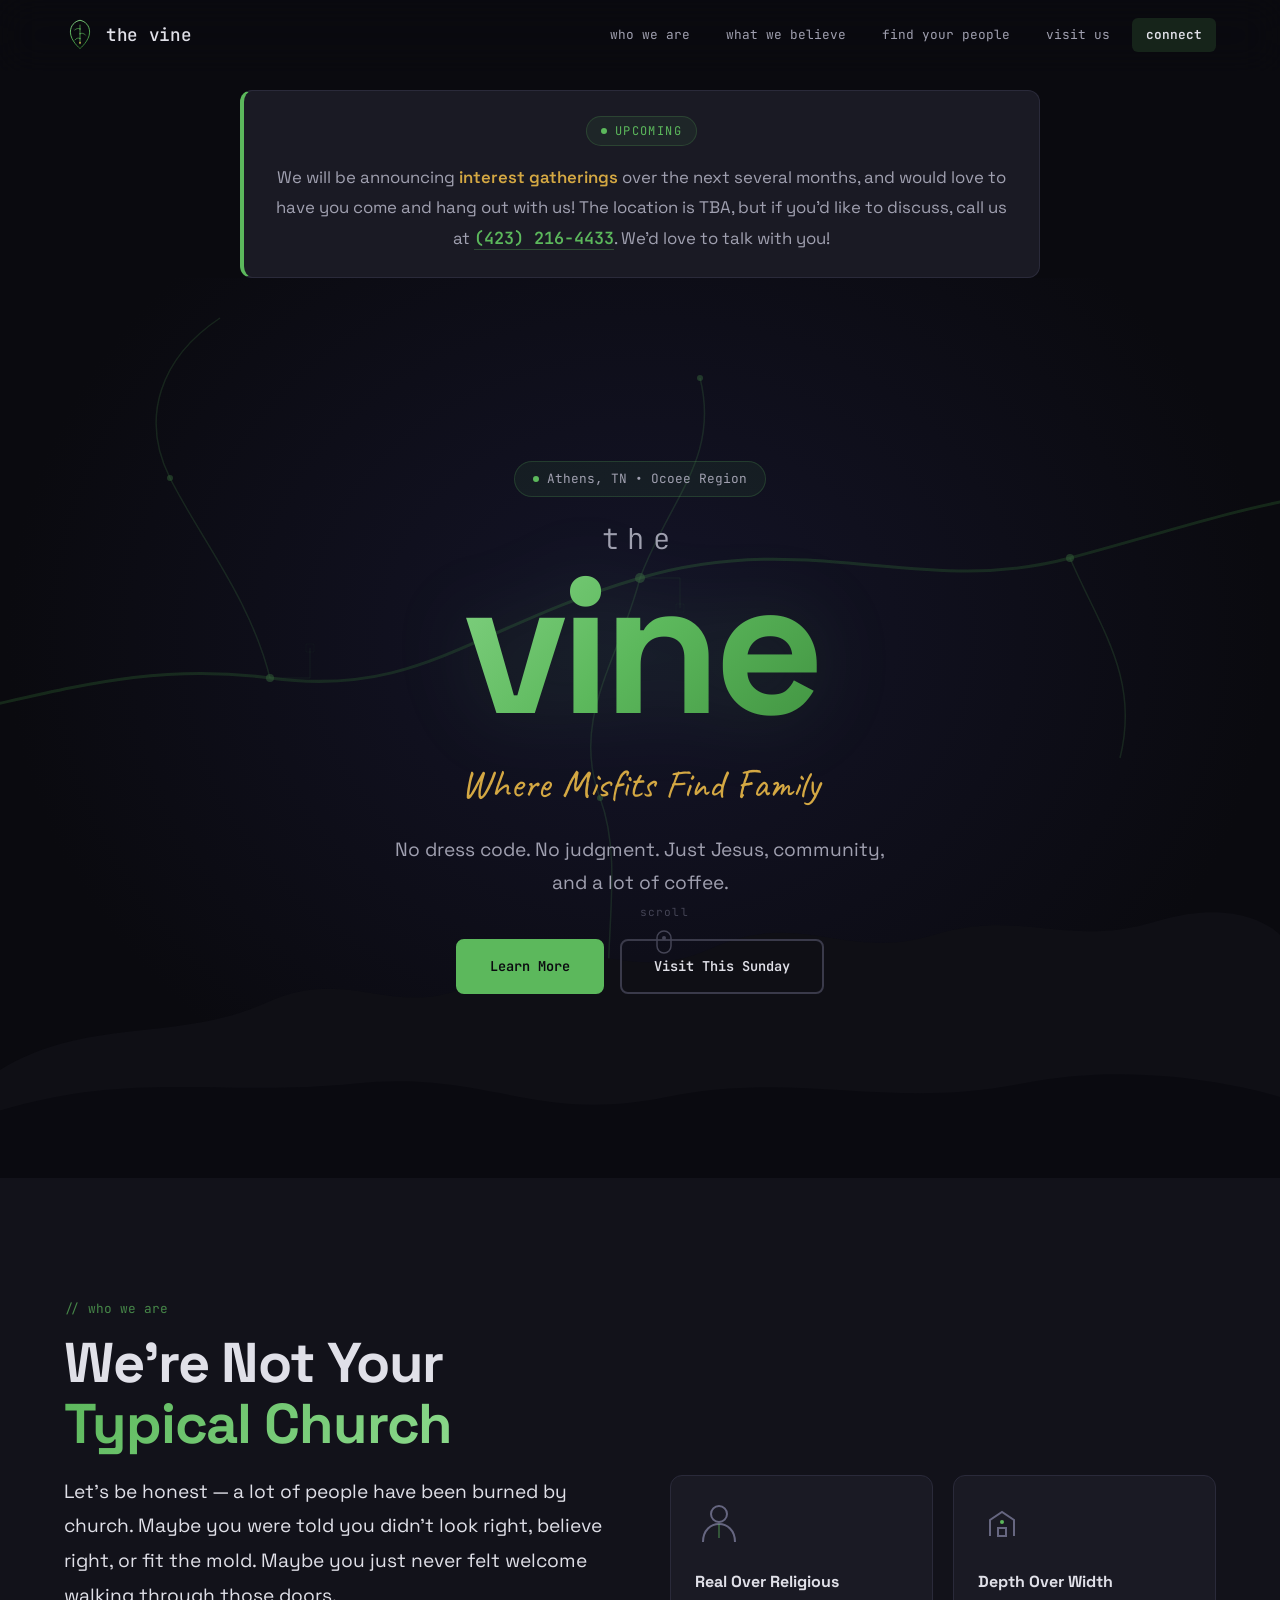
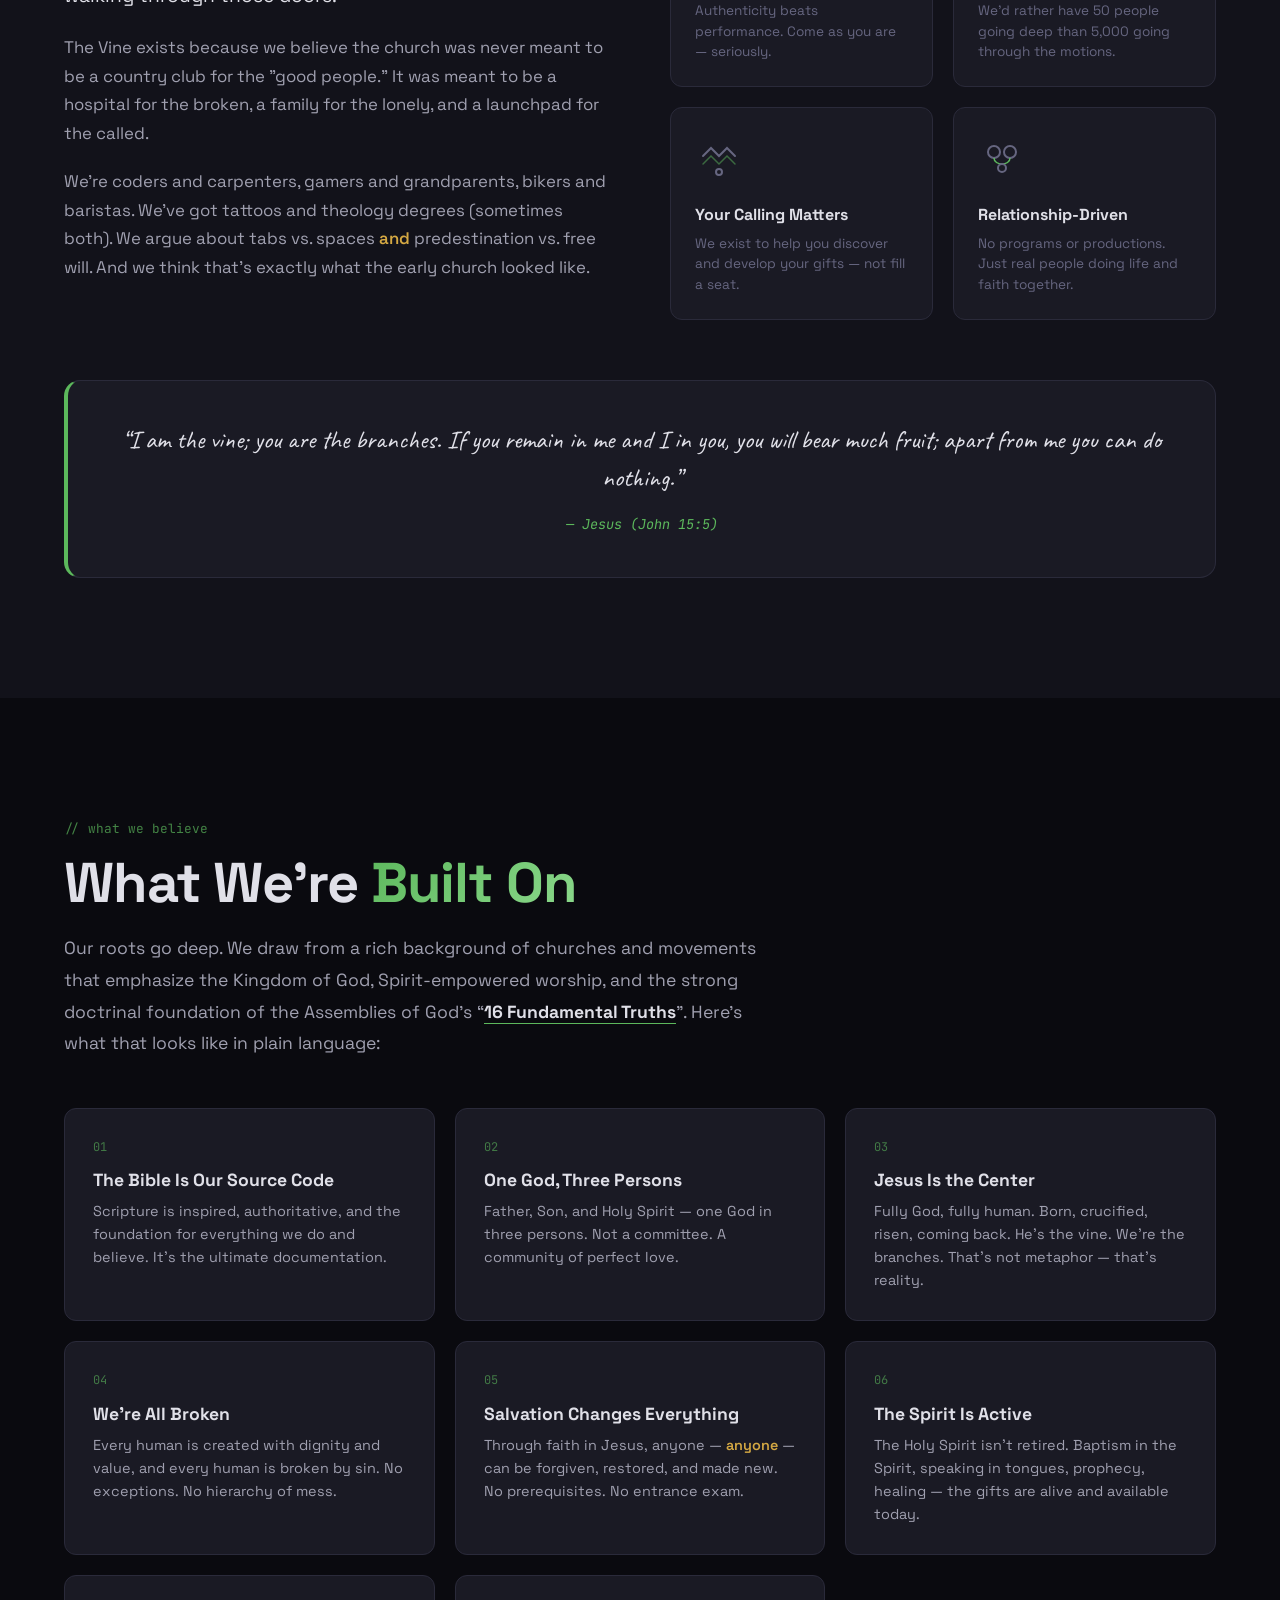
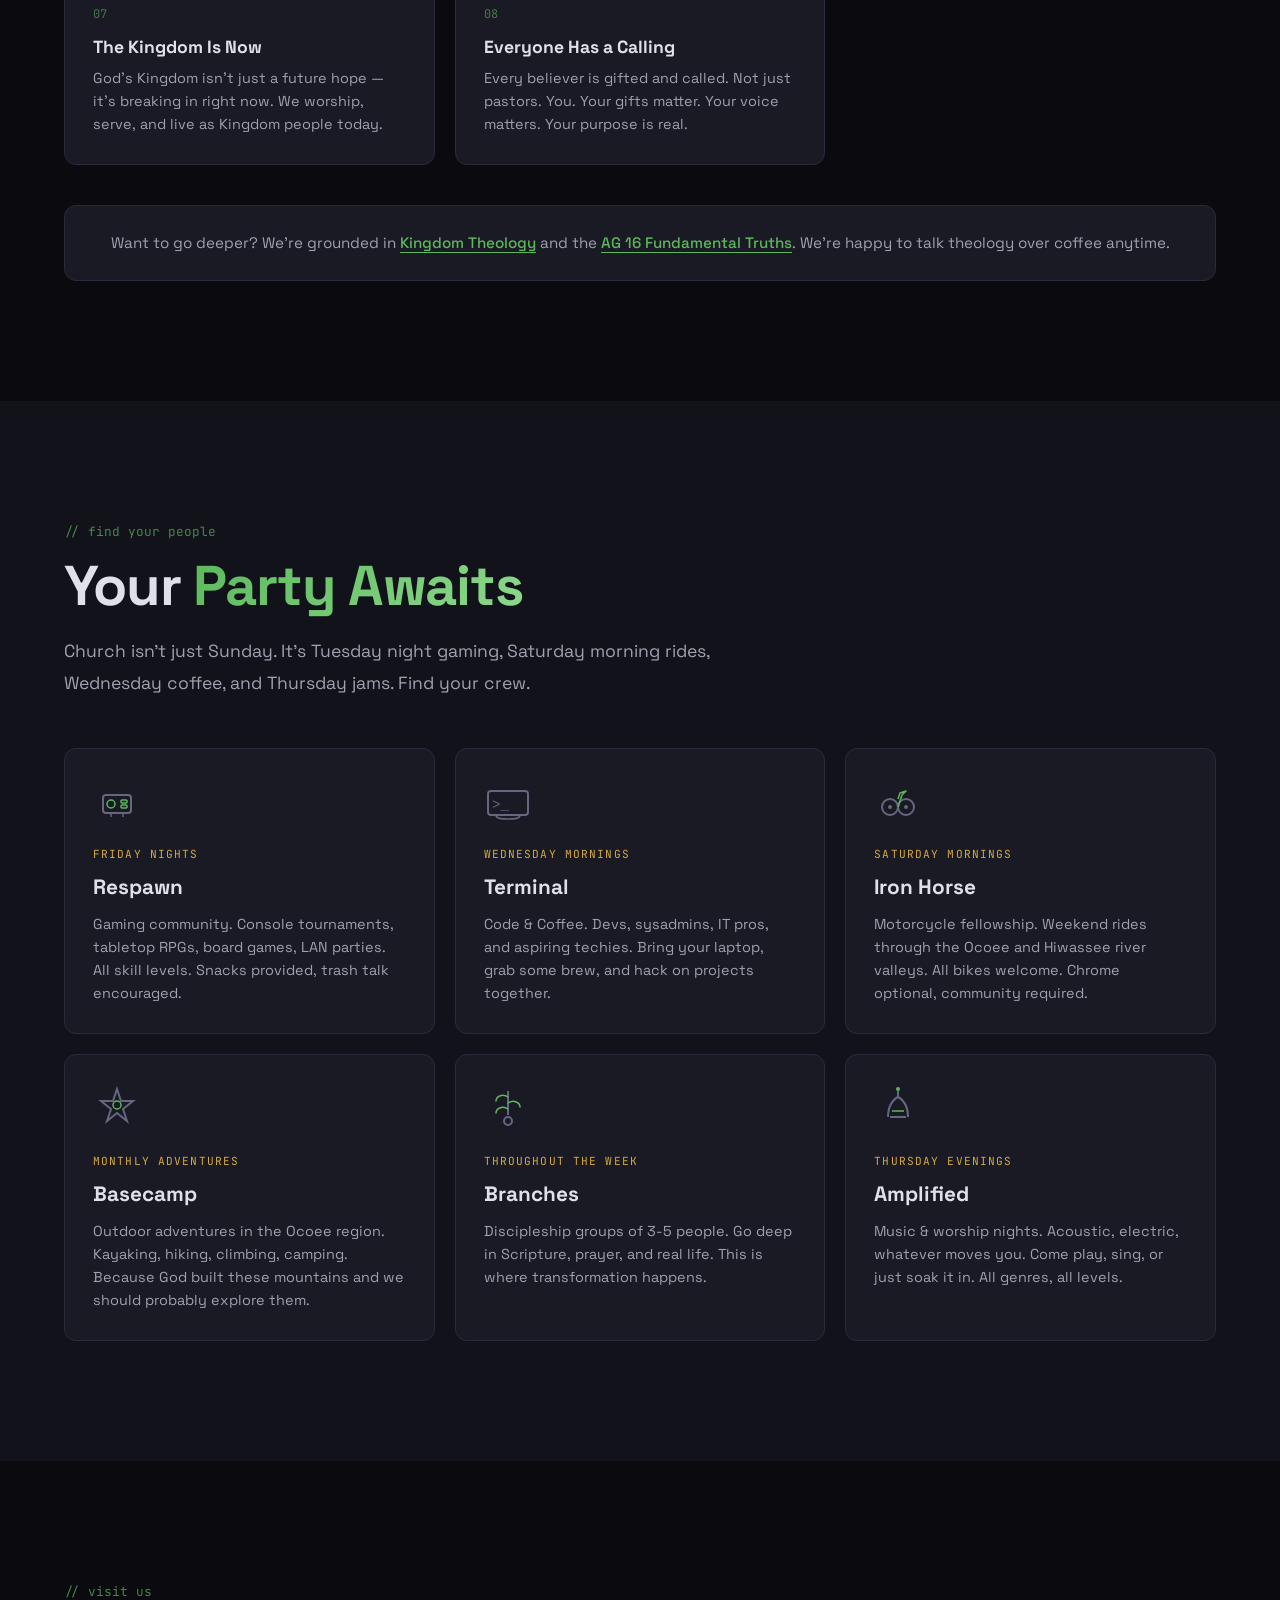
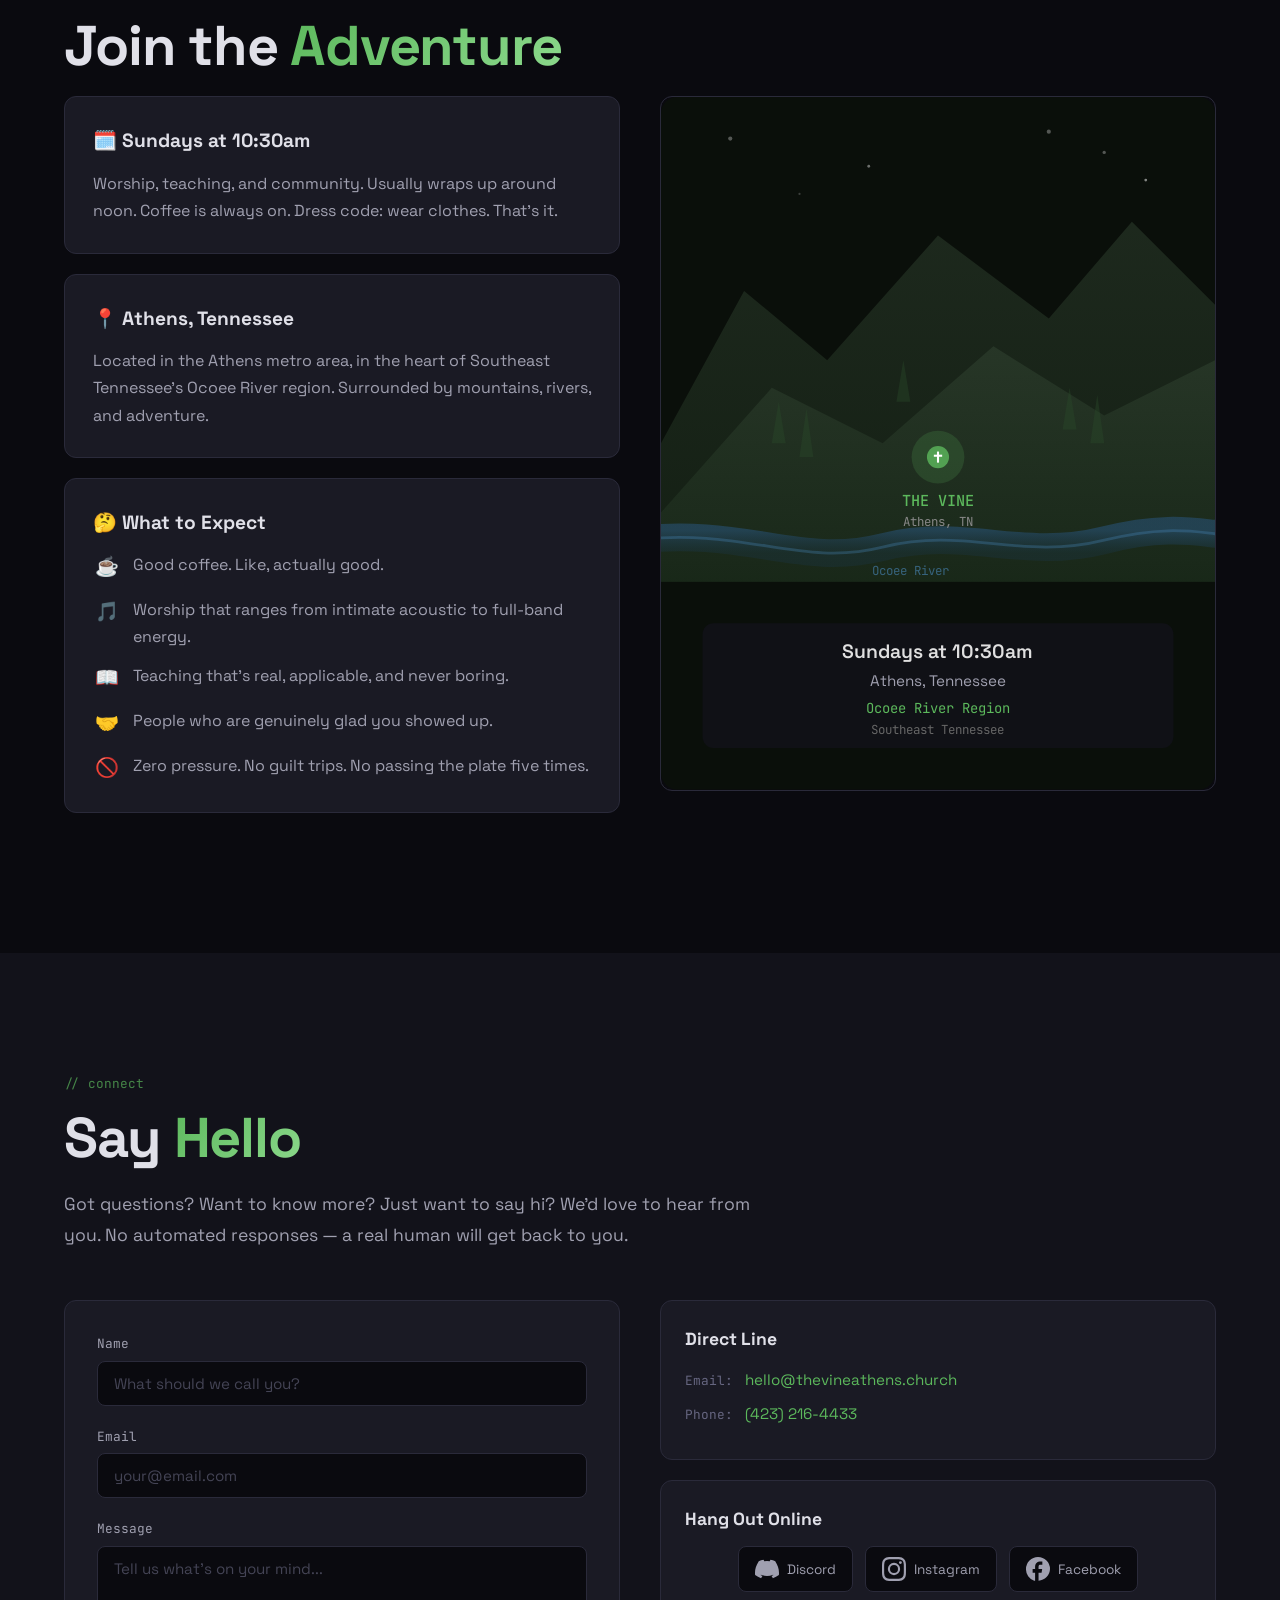
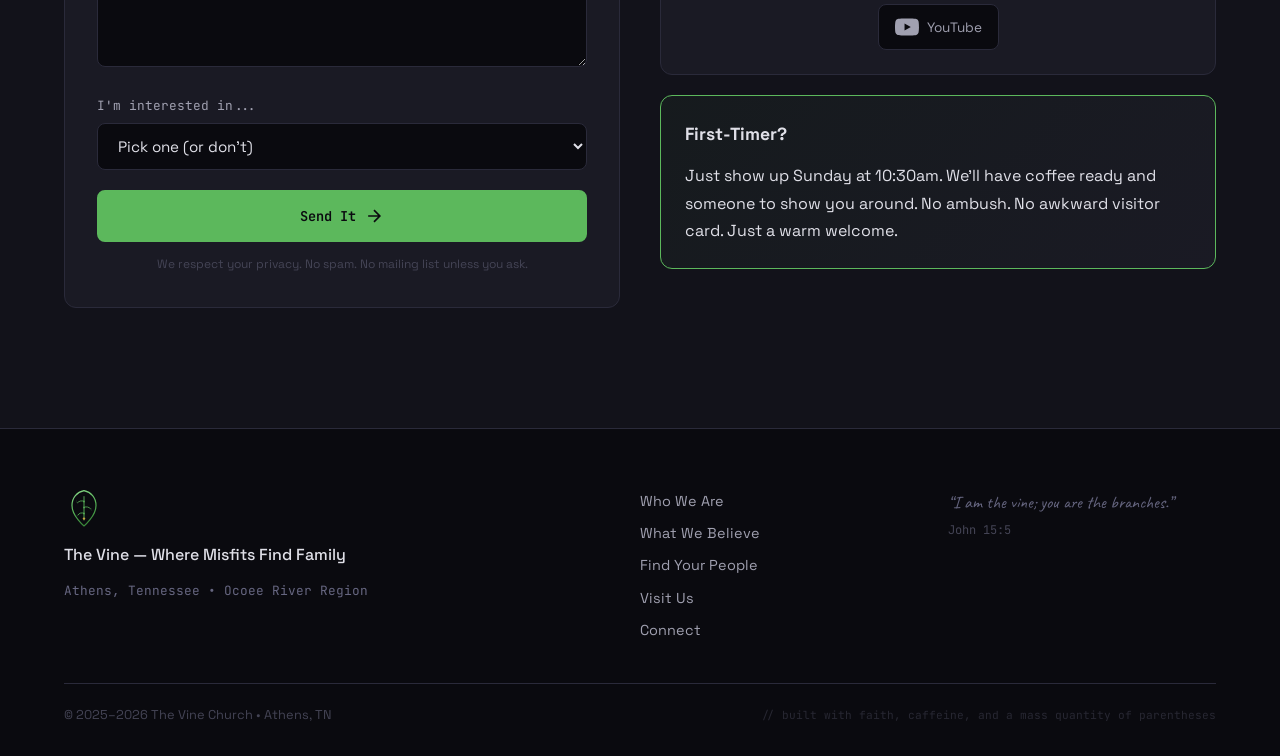
==== commit 6c4968b2: "fix: remove data-reveal from announcement banner so it displays on load The data-reveal attribute st" ====
--- a/index.html
+++ b/index.html
@@ -147,7 +147,7 @@
        the same card treatment used throughout the page. The phone
        number is a clickable tel: link for mobile visitors.
        ═══════════════════════════════════════════════════════ -->
-  <div class="announcement" data-reveal>
+  <div class="announcement">
     <div class="announcement-inner">
       <div class="announcement-badge">
         <span class="announcement-dot"></span>
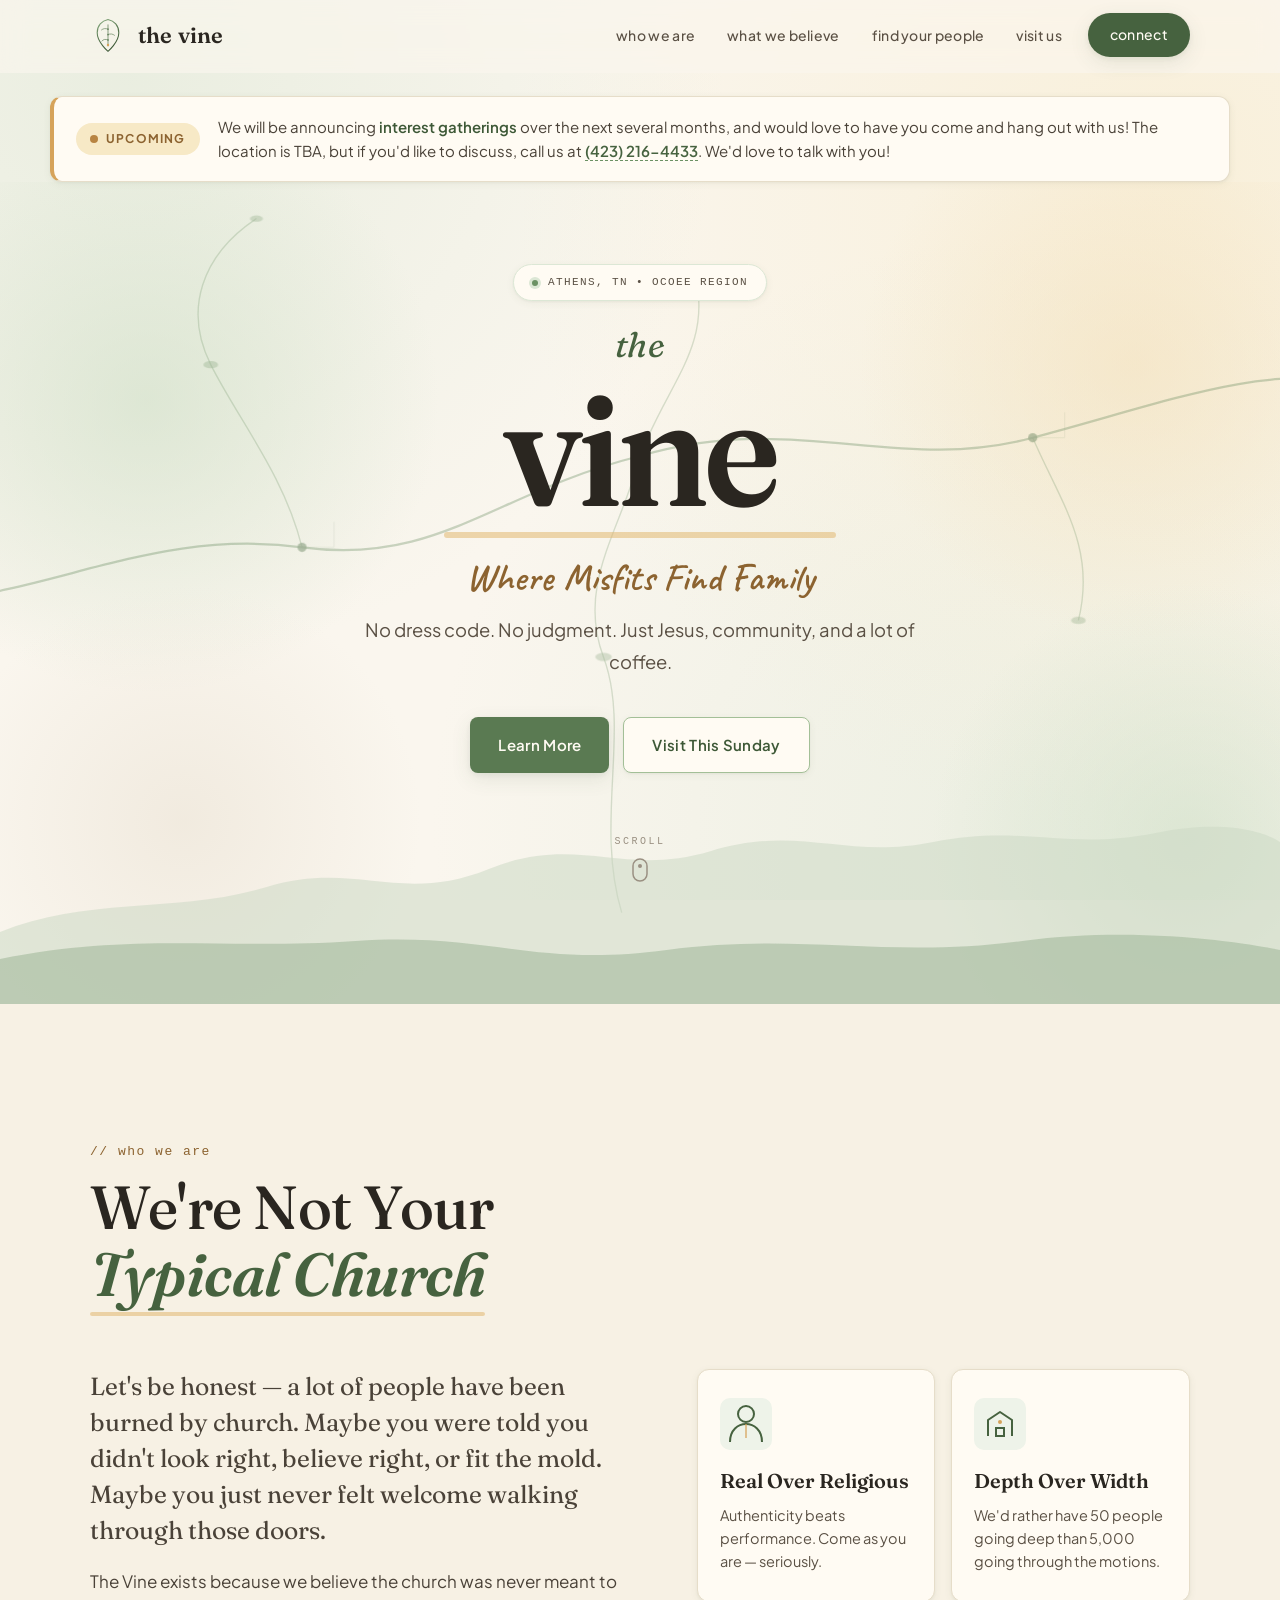
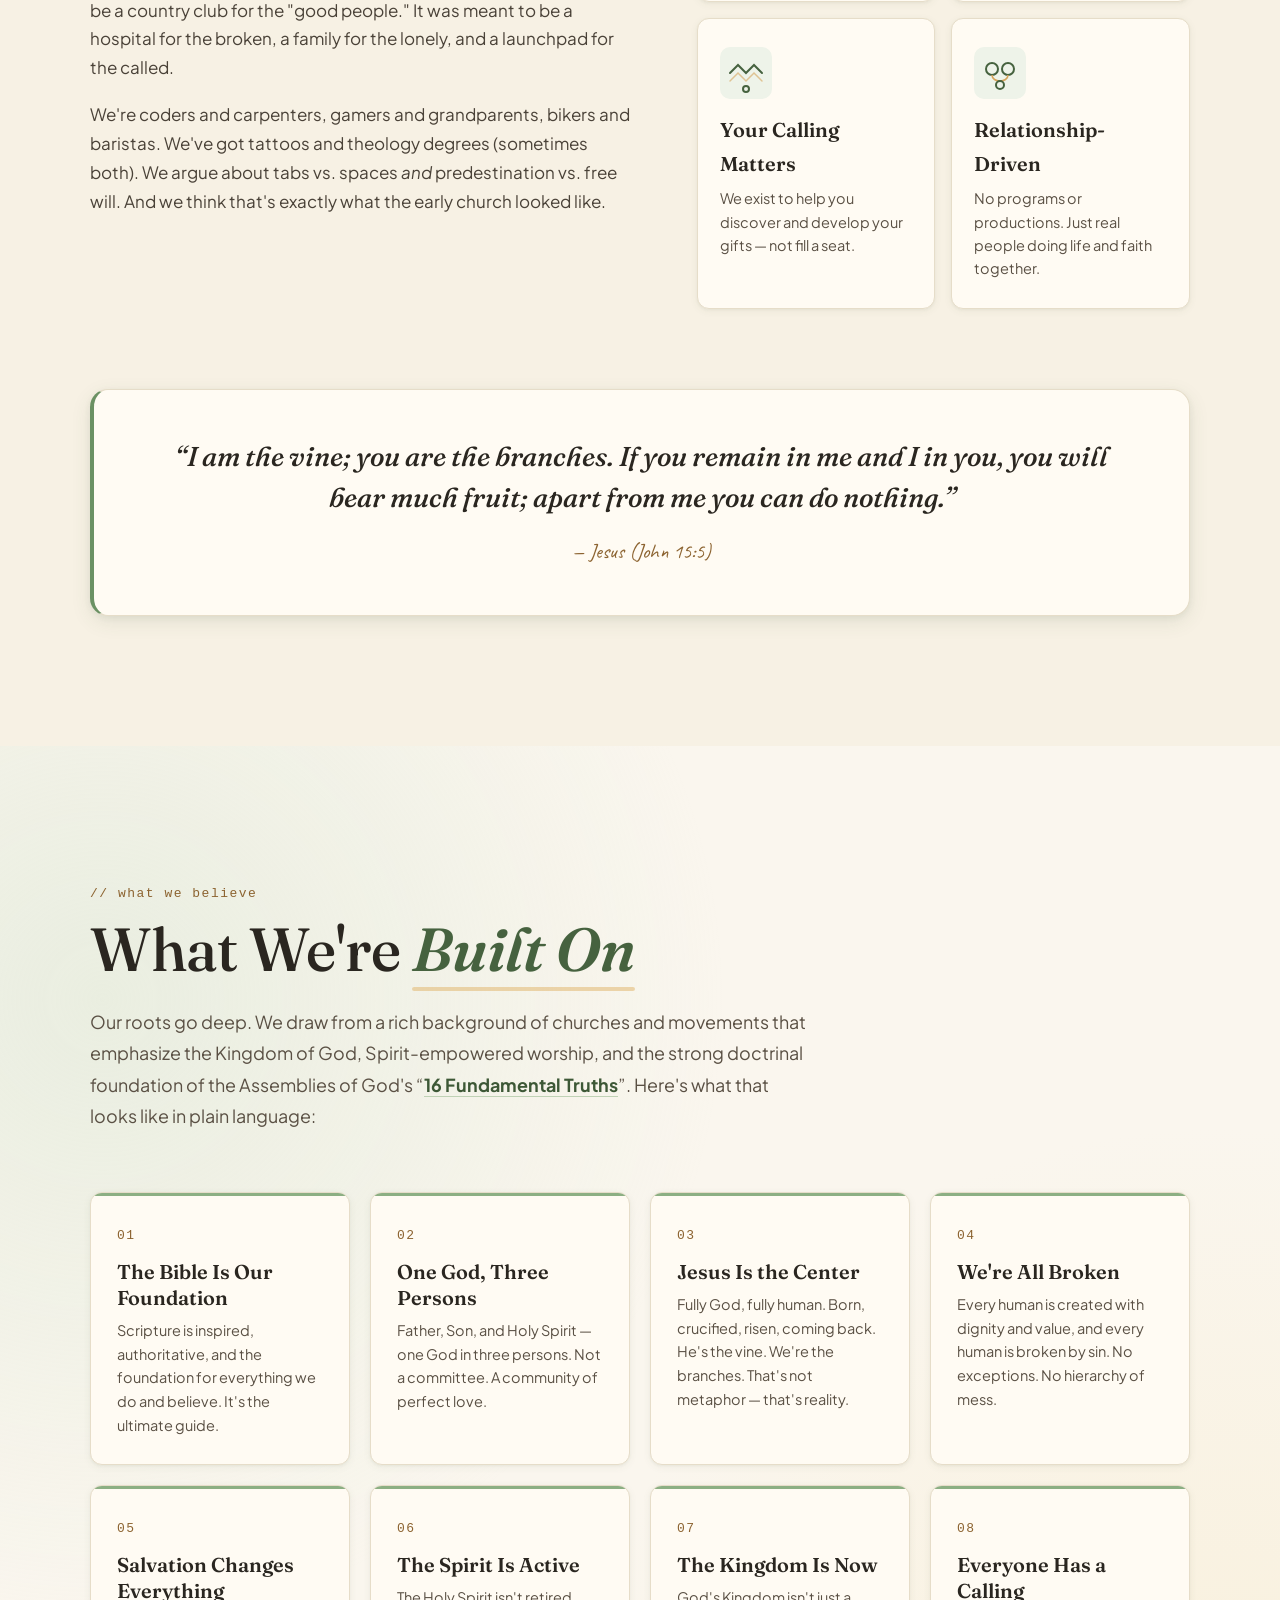
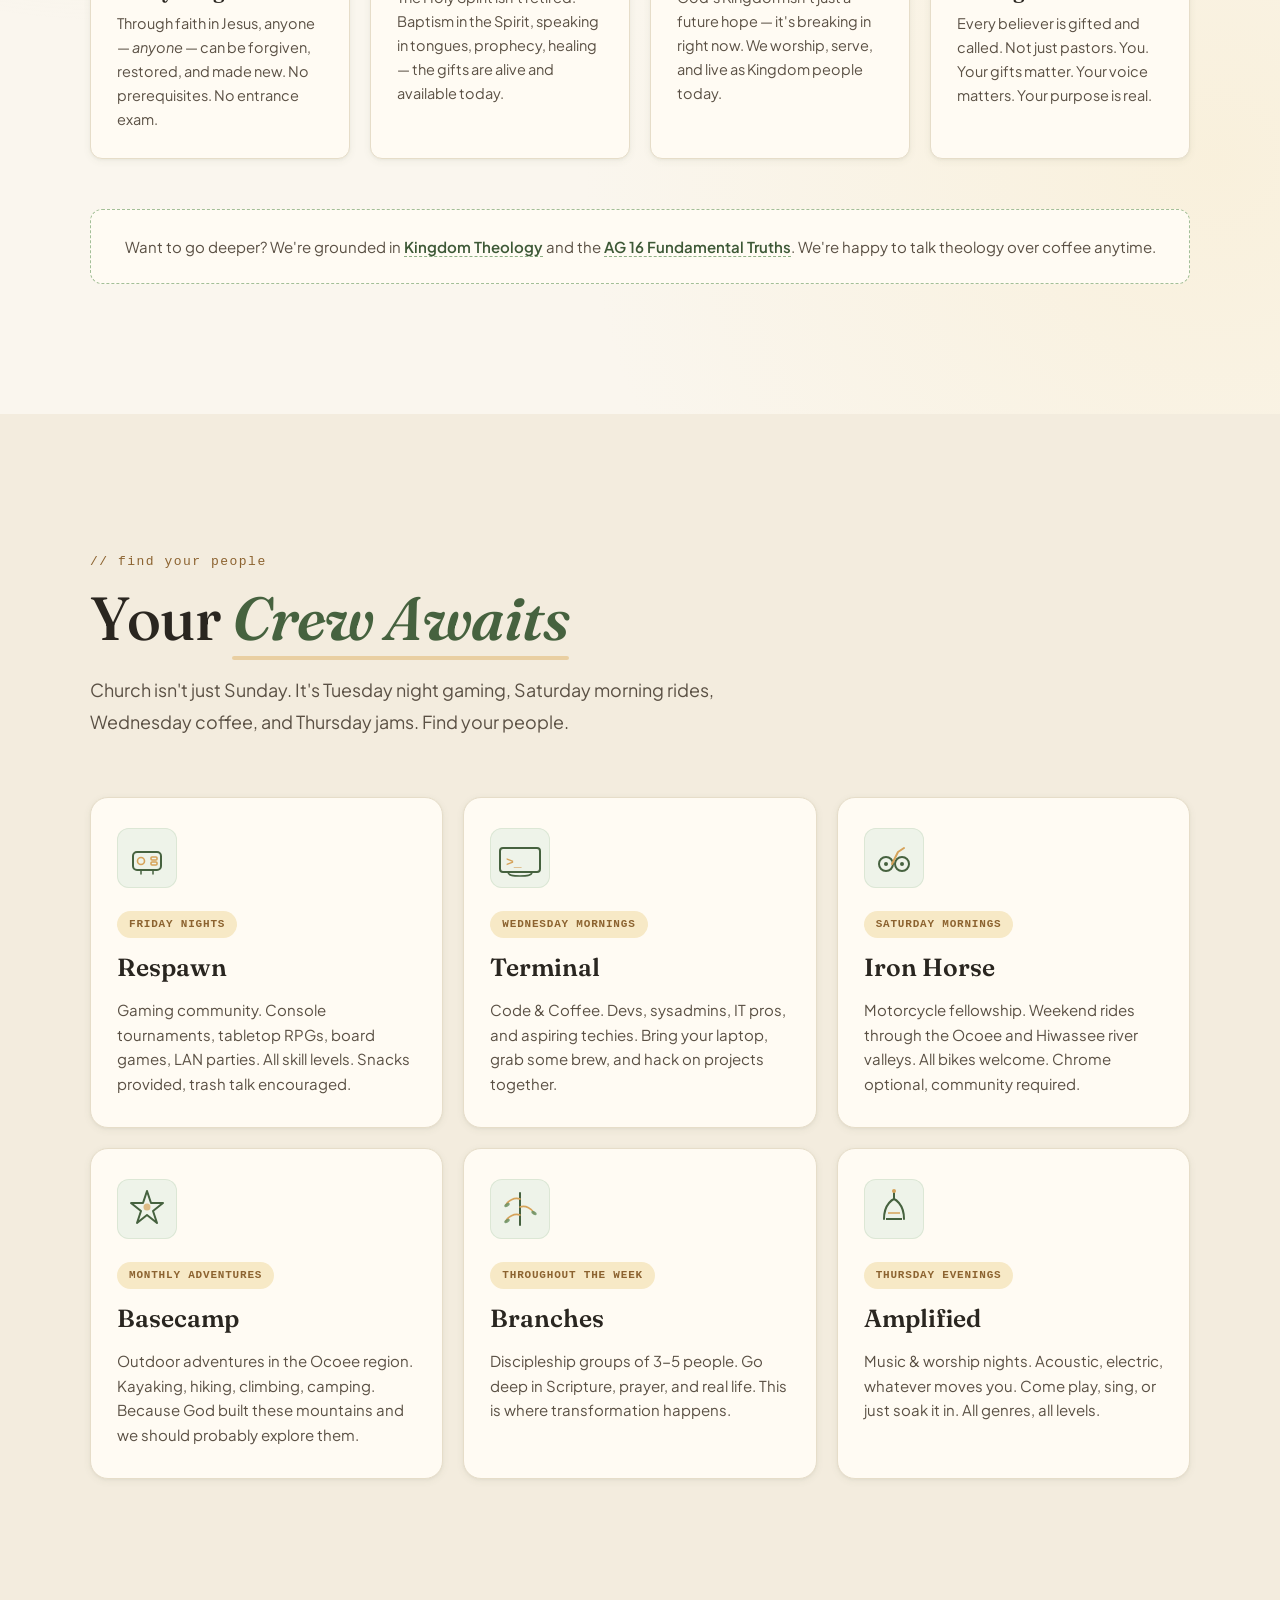
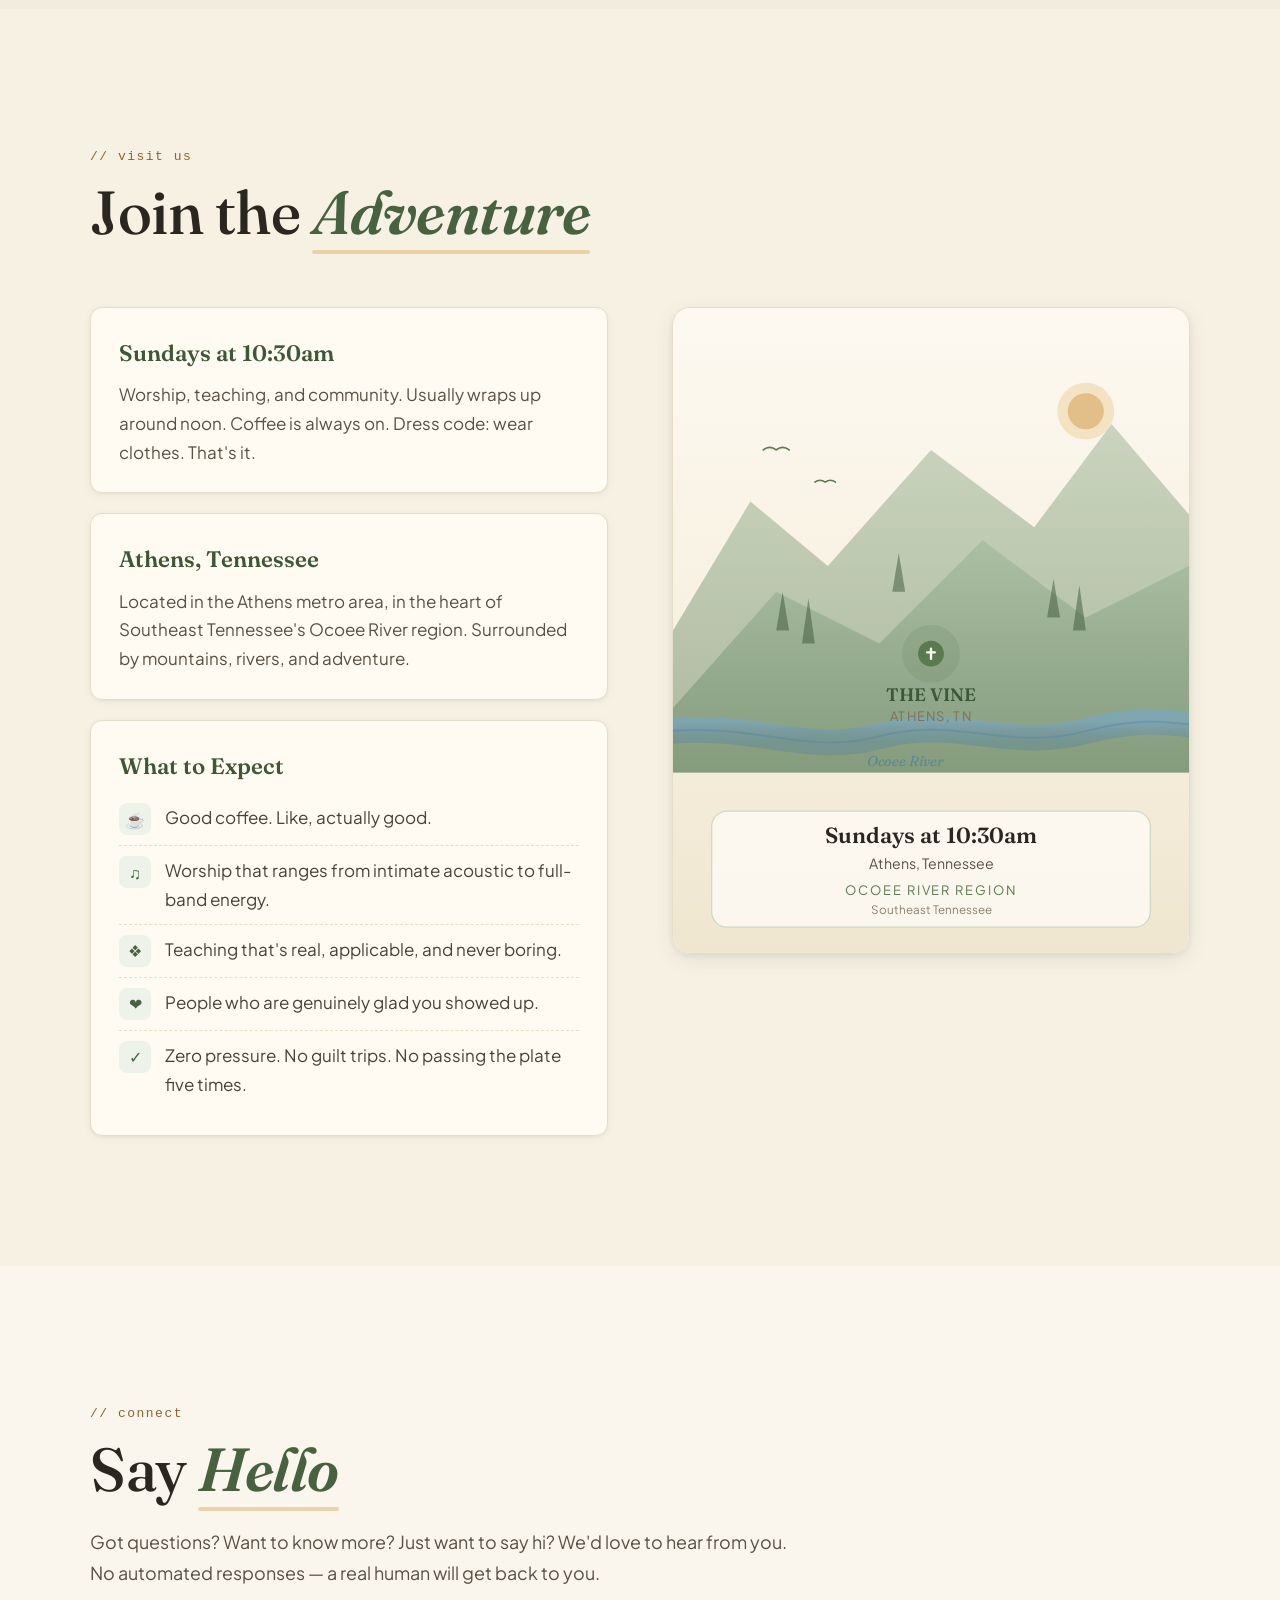
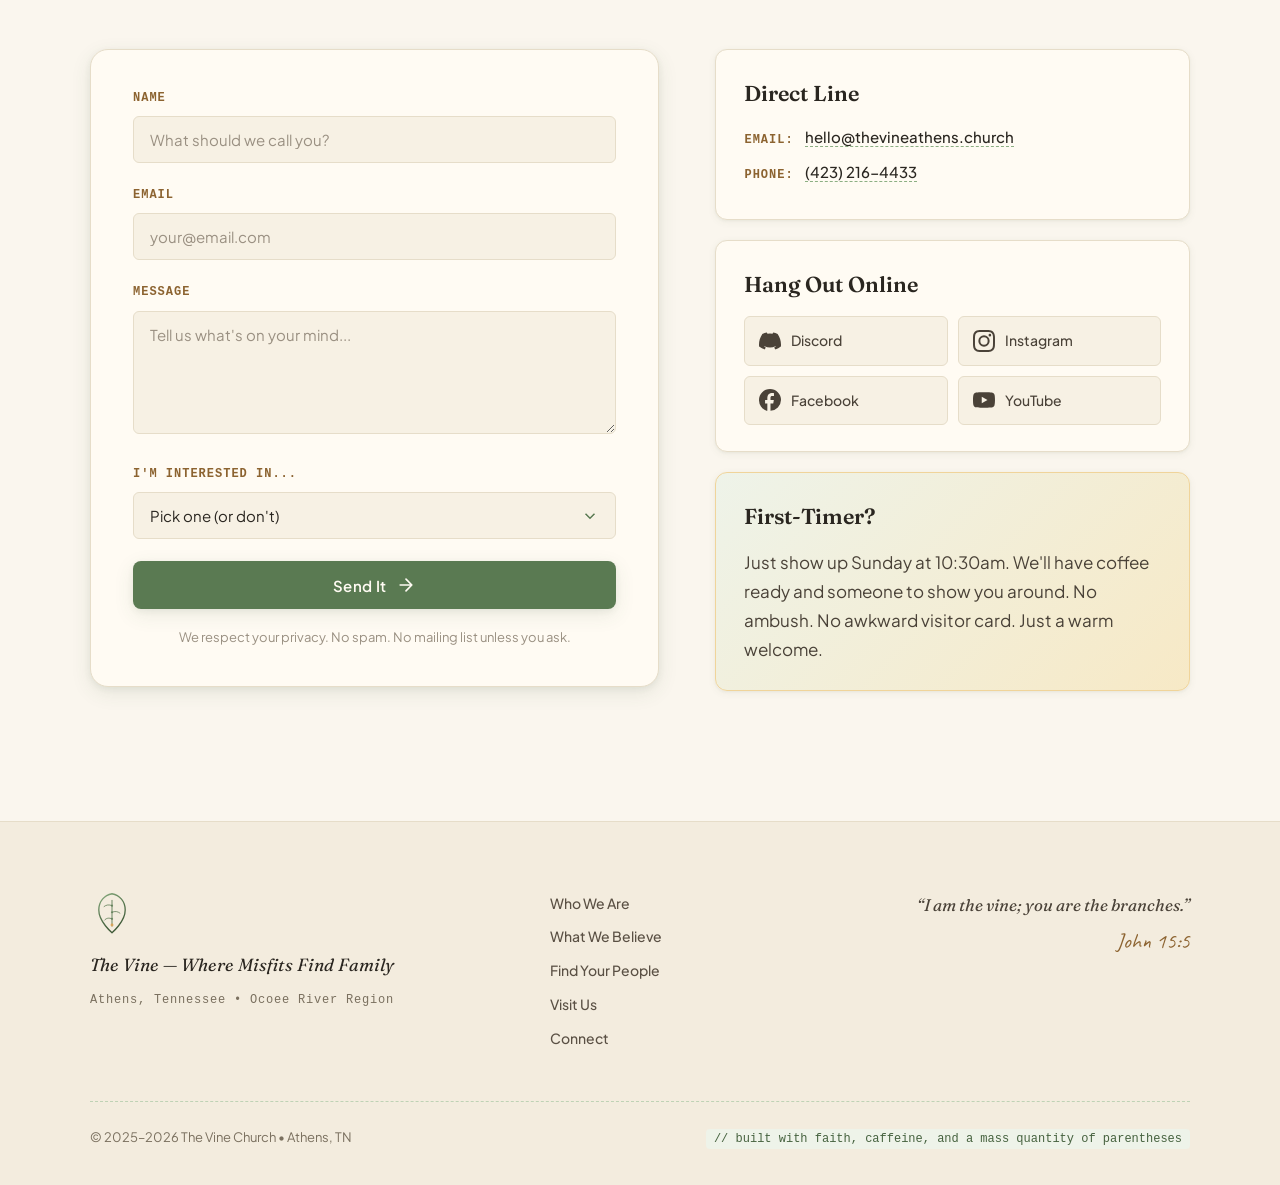
==== commit 4b7d2f98: "feat: redesign site with balanced light theme Replace the dark/matrix-styled design with a warm, lig" ====
--- a/index.html
+++ b/index.html
@@ -4,130 +4,56 @@
   <meta charset="UTF-8">
   <meta name="viewport" content="width=device-width, initial-scale=1.0">
 
-  <!-- ─── Page title and search-engine metadata ─────────────────
-       The title appears in browser tabs and search-result headings.
-       The description meta tag provides the snippet that Google and
-       other search engines display below the page title. Keywords
-       help associate the page with relevant local search terms.
-       ──────────────────────────────────────────────────────────── -->
   <title>The Vine | Where Misfits Find Family</title>
   <meta name="description" content="A church in Athens, TN for the rest of us. Real faith, real people, no dress code. Located near the Ocoee River in Southeast Tennessee.">
   <meta name="keywords" content="church, Athens TN, Cleveland TN, Ocoee, non-traditional church, inclusive church, vineyard, assembly of god">
 
-  <!-- ─── Open Graph metadata for link previews ─────────────────
-       When someone shares this URL on Facebook, Twitter/X, Slack,
-       iMessage, or any other platform that generates link previews,
-       these tags control the title, description, image, and URL
-       that appear in the preview card. Without og:image, most
-       platforms show a blank gray box.
-       ──────────────────────────────────────────────────────────── -->
   <meta property="og:title" content="The Vine | Where Misfits Find Family">
-  <meta property="og:description" content="Not your typical church. A community for gamers, coders, bikers, and everyone who's ever felt like they don't belong.">
+  <meta property="og:description" content="Not your typical church. A community for gamers, coders, bikers, and everyone who has ever felt like they don't belong.">
   <meta property="og:type" content="website">
   <meta property="og:url" content="https://thevineathens.church/">
-  <meta property="og:image" content="https://thevineathens.church/logo/social/general/og-image-1200x630.png">
-  <meta property="og:image:width" content="1200">
-  <meta property="og:image:height" content="630">
-
-  <!-- ─── Font preconnects and stylesheet ───────────────────────
-       We preconnect to the Google Fonts servers so the browser can
-       start the DNS lookup and TLS handshake before it even sees
-       the stylesheet request. This shaves time off font loading.
-       Three font families are loaded:
-         - Space Grotesk (body/headline)
-         - JetBrains Mono (code-flavored UI)
-         - Caveat (handwritten tagline and quotes)
-       ──────────────────────────────────────────────────────────── -->
+
   <link rel="preconnect" href="https://fonts.googleapis.com">
   <link rel="preconnect" href="https://fonts.gstatic.com" crossorigin>
-  <link href="https://fonts.googleapis.com/css2?family=Space+Grotesk:wght@300;400;500;600;700&family=JetBrains+Mono:ital,wght@0,400;0,500;0,700;1,400&family=Caveat:wght@400;600;700&display=swap" rel="stylesheet">
-
-  <!-- ─── Main stylesheet ───────────────────────────────────────
-       All of the site's CSS lives in a single file. No build step,
-       no preprocessor — just plain CSS with custom properties.
-       ──────────────────────────────────────────────────────────── -->
+  <link href="https://fonts.googleapis.com/css2?family=Fraunces:ital,opsz,wght@0,9..144,400;0,9..144,500;0,9..144,600;0,9..144,700;1,9..144,400;1,9..144,500&family=Plus+Jakarta+Sans:wght@300;400;500;600;700&family=Caveat:wght@400;600;700&display=swap" rel="stylesheet">
+
   <link rel="stylesheet" href="css/style.css">
 
-  <!-- ─── Favicons and touch icons ──────────────────────────────
-       Browsers use these icons in tabs, bookmarks, home-screen
-       shortcuts, and PWA manifests. We provide:
-         1. An SVG favicon for modern browsers (scales perfectly).
-         2. PNG fallbacks at standard sizes for older browsers and
-            platforms that do not support SVG favicons.
-         3. An Apple Touch Icon for iOS home-screen bookmarks.
-       The PNG files live in logo/social/general/ and are generated
-       from the source SVGs using the generate-social-pngs.sh script.
-       ──────────────────────────────────────────────────────────── -->
   <link rel="icon" href="logo/logo-icon.svg" type="image/svg+xml">
-  <link rel="icon" href="logo/social/general/favicon-32x32.png" sizes="32x32" type="image/png">
-  <link rel="icon" href="logo/social/general/favicon-16x16.png" sizes="16x16" type="image/png">
-  <link rel="apple-touch-icon" href="logo/social/general/apple-touch-icon-180x180.png">
 </head>
 <body>
 
   <!-- ═══════════════════════════════════════════════════════
        NAVIGATION
-
-       Fixed nav bar pinned to the top of the viewport. Contains
-       the inline SVG logo, the "the vine" wordmark, and a
-       horizontal row of section links (plus a "connect" CTA).
-
-       On screens narrower than 650px, the links collapse into a
-       dropdown menu controlled by the hamburger toggle button.
-       JavaScript adds/removes the "scrolled" class on .nav to
-       darken the background once the visitor scrolls past 50px.
-
-       The inline SVG for the logo is duplicated here (rather
-       than referenced from an external file) to avoid an
-       extra HTTP request and ensure the logo renders instantly
-       on first paint without a flash of missing content.
        ═══════════════════════════════════════════════════════ -->
   <nav id="nav" class="nav">
     <div class="nav-inner">
-      <!-- Logo: links back to the hero / top of the page -->
       <a href="#hero" class="nav-logo">
-        <!-- Inline SVG of the vine leaf/circuit logo mark (32×32px). -->
-        <svg class="nav-logo-icon" viewBox="0 0 200 200" width="32" height="32">
+        <svg class="nav-logo-icon" viewBox="0 0 200 200" width="36" height="36" aria-hidden="true">
           <defs>
-            <linearGradient id="nav-leaf" x1="0" y1="0" x2="0.3" y2="1">
-              <stop offset="0%" stop-color="#8cd98c"/>
-              <stop offset="50%" stop-color="#5cb85c"/>
-              <stop offset="100%" stop-color="#3a8a3a"/>
+            <linearGradient id="nav-leaf" x1="0" y1="0" x2="0.4" y2="1">
+              <stop offset="0%" stop-color="#8caf83"/>
+              <stop offset="50%" stop-color="#5a7a52"/>
+              <stop offset="100%" stop-color="#3d5836"/>
             </linearGradient>
           </defs>
-          <!-- Leaf/teardrop outline -->
           <path d="M100 185 C100 185 40 135 40 82 C40 42 65 15 100 8 C135 15 160 42 160 82 C160 135 100 185 100 185Z" fill="none" stroke="url(#nav-leaf)" stroke-width="6" stroke-linejoin="round"/>
-          <!-- Central stem -->
-          <line x1="100" y1="38" x2="100" y2="155" stroke="#5cb85c" stroke-width="4.5" stroke-linecap="round"/>
-          <!-- Three organic branches alternating left–right–left -->
-          <path d="M100 62 C88 56 76 60 68 68" fill="none" stroke="#5cb85c" stroke-width="4" stroke-linecap="round"/>
-          <path d="M100 92 C112 86 124 90 132 98" fill="none" stroke="#5cb85c" stroke-width="4" stroke-linecap="round"/>
-          <path d="M100 122 C88 116 76 120 70 130" fill="none" stroke="#5cb85c" stroke-width="4" stroke-linecap="round"/>
-          <!-- Circuit traces extending from branch tips -->
-          <path d="M68 68 L62 68 L62 58" fill="none" stroke="#5cb85c" stroke-width="2" stroke-linecap="round" stroke-linejoin="round" opacity="0.35"/>
-          <path d="M132 98 L138 98 L138 108" fill="none" stroke="#5cb85c" stroke-width="2" stroke-linecap="round" stroke-linejoin="round" opacity="0.35"/>
-          <path d="M70 130 L64 130 L64 140" fill="none" stroke="#5cb85c" stroke-width="2" stroke-linecap="round" stroke-linejoin="round" opacity="0.35"/>
-          <!-- Junction nodes where branches meet the stem -->
-          <circle cx="100" cy="62" r="5" fill="#5cb85c" opacity="0.6"/>
-          <circle cx="100" cy="92" r="5" fill="#5cb85c" opacity="0.6"/>
-          <circle cx="100" cy="122" r="5" fill="#5cb85c" opacity="0.6"/>
-          <!-- Amber "fruit" accent node at the base -->
-          <circle cx="100" cy="148" r="6" fill="#d4a843" opacity="0.9"/>
+          <line x1="100" y1="38" x2="100" y2="155" stroke="#5a7a52" stroke-width="4" stroke-linecap="round"/>
+          <path d="M100 62 C86 56 74 58 64 66" fill="none" stroke="#5a7a52" stroke-width="3.5" stroke-linecap="round"/>
+          <path d="M100 92 C114 86 126 88 136 96" fill="none" stroke="#5a7a52" stroke-width="3.5" stroke-linecap="round"/>
+          <path d="M100 122 C86 116 74 118 66 128" fill="none" stroke="#5a7a52" stroke-width="3.5" stroke-linecap="round"/>
+          <circle cx="100" cy="62" r="5" fill="#5a7a52" opacity="0.7"/>
+          <circle cx="100" cy="92" r="5" fill="#5a7a52" opacity="0.7"/>
+          <circle cx="100" cy="122" r="5" fill="#5a7a52" opacity="0.7"/>
+          <circle cx="100" cy="150" r="6.5" fill="#d6a35a"/>
         </svg>
         <span class="nav-logo-text">the vine</span>
       </a>
 
-      <!--
-        Mobile hamburger toggle. Hidden on desktop via CSS. The
-        aria-label tells screen readers what the button does, and
-        aria-expanded (managed by JavaScript) announces whether
-        the menu is currently open or closed.
-      -->
       <button class="nav-toggle" id="nav-toggle" aria-label="Toggle navigation menu" aria-expanded="false">
         <span></span><span></span><span></span>
       </button>
 
-      <!-- Navigation links. On mobile, this becomes a dropdown panel. -->
       <div class="nav-links" id="nav-links">
         <a href="#about" class="nav-link">who we are</a>
         <a href="#beliefs" class="nav-link">what we believe</a>
@@ -140,12 +66,6 @@
 
   <!-- ═══════════════════════════════════════════════════════
        ANNOUNCEMENT BANNER
-
-       A site-wide announcement bar positioned between the fixed
-       navigation and the hero section. Styled to match the site's
-       dark/green aesthetic with a subtle left-accent border and
-       the same card treatment used throughout the page. The phone
-       number is a clickable tel: link for mobile visitors.
        ═══════════════════════════════════════════════════════ -->
   <div class="announcement">
     <div class="announcement-inner">
@@ -165,79 +85,74 @@
 
   <!-- ═══════════════════════════════════════════════════════
        HERO
-
-       Full-viewport landing section. Three visual layers:
-         1. Background (.hero-bg): decorative vine/circuit SVG
-            paths that animate on load using a CSS stroke-
-            dashoffset technique, plus a mountain silhouette
-            along the bottom edge representing the Ocoee region.
-         2. Content (.hero-content): centered badge, headline,
-            tagline, CTA buttons, and a scroll-hint icon.
-         3. The fixed nav bar sits above both via z-index.
-
-       JavaScript applies a subtle parallax effect to the vine
-       SVG as the visitor scrolls, giving the hero depth.
        ═══════════════════════════════════════════════════════ -->
   <section id="hero" class="hero">
     <div class="hero-bg">
 
-      <!--
-        Animated vine/circuit SVG background. The "xMidYMid slice"
-        preserveAspectRatio ensures this SVG covers the entire hero
-        area on all screen sizes without leaving empty space (it
-        behaves similarly to CSS background-size: cover).
-
-        The vine paths use the CSS class .vine-path along with
-        stroke-dasharray / stroke-dashoffset to create an animated
-        "drawing" effect on page load. Branch paths are staggered
-        with increasing animation-delay values. Junction nodes
-        (.vine-node) fade in after their parent branch finishes
-        drawing. Tiny circuit traces and rectangles at the branch
-        tips reinforce the tech/code aesthetic.
-      -->
-      <svg class="hero-vines" viewBox="0 0 1440 900" preserveAspectRatio="xMidYMid slice">
+      <!-- Soft, sparse background washes - sage and honey, no pink -->
+      <svg class="hero-blooms" viewBox="0 0 1440 900" preserveAspectRatio="xMidYMid slice" aria-hidden="true">
         <defs>
-          <linearGradient id="vine-glow" x1="0" y1="0" x2="1" y2="1">
-            <stop offset="0%" stop-color="#5cb85c" stop-opacity="0.6"/>
-            <stop offset="100%" stop-color="#2d8a2d" stop-opacity="0.2"/>
+          <radialGradient id="wash-sage" cx="0.5" cy="0.5" r="0.5">
+            <stop offset="0%" stop-color="#cfdfc7" stop-opacity="0.6"/>
+            <stop offset="100%" stop-color="#cfdfc7" stop-opacity="0"/>
+          </radialGradient>
+          <radialGradient id="wash-honey" cx="0.5" cy="0.5" r="0.5">
+            <stop offset="0%" stop-color="#f3e0bb" stop-opacity="0.55"/>
+            <stop offset="100%" stop-color="#f3e0bb" stop-opacity="0"/>
+          </radialGradient>
+          <radialGradient id="wash-stone" cx="0.5" cy="0.5" r="0.5">
+            <stop offset="0%" stop-color="#e8dfd0" stop-opacity="0.5"/>
+            <stop offset="100%" stop-color="#e8dfd0" stop-opacity="0"/>
+          </radialGradient>
+        </defs>
+        <circle cx="180" cy="240" r="320" fill="url(#wash-sage)"/>
+        <circle cx="1260" cy="200" r="300" fill="url(#wash-honey)"/>
+        <circle cx="1320" cy="720" r="280" fill="url(#wash-sage)"/>
+        <circle cx="220" cy="700" r="260" fill="url(#wash-stone)"/>
+      </svg>
+
+      <!-- Decorative botanical vines drawing on load -->
+      <svg class="hero-vines" viewBox="0 0 1440 900" preserveAspectRatio="xMidYMid slice" aria-hidden="true">
+        <defs>
+          <linearGradient id="vine-stem" x1="0" y1="0" x2="1" y2="1">
+            <stop offset="0%" stop-color="#6b9163" stop-opacity="0.75"/>
+            <stop offset="100%" stop-color="#4d7548" stop-opacity="0.4"/>
           </linearGradient>
         </defs>
-        <!-- Main vine trunk: sweeps from left to right across the hero -->
-        <path class="vine-path vine-path--1" d="M-50,450 C100,430 200,380 350,400 C500,420 550,350 720,300 C890,250 1000,320 1150,280 C1300,240 1400,200 1500,220" fill="none" stroke="url(#vine-glow)" stroke-width="3"/>
-        <!-- Branch 1: grows upward from the left junction node -->
-        <path class="vine-path vine-path--2" d="M350,400 C330,320 280,260 250,200 C220,140 240,80 300,40" fill="none" stroke="#5cb85c" stroke-width="1.5" opacity="0.3"/>
-        <!-- Branch 2: grows upward from the center junction node -->
-        <path class="vine-path vine-path--3" d="M720,300 C750,220 800,180 780,100" fill="none" stroke="#5cb85c" stroke-width="1.5" opacity="0.3"/>
-        <!-- Branch 3: grows downward from the center junction node -->
-        <path class="vine-path vine-path--4" d="M720,300 C700,380 650,440 680,520 C710,600 670,700 700,800" fill="none" stroke="#5cb85c" stroke-width="1.5" opacity="0.3"/>
-        <!-- Branch 4: grows downward from the right junction node -->
-        <path class="vine-path vine-path--5" d="M1150,280 C1180,350 1220,400 1200,480" fill="none" stroke="#5cb85c" stroke-width="1.5" opacity="0.3"/>
-        <!-- Junction nodes: small circles that fade in at branch intersections -->
-        <circle class="vine-node" cx="350" cy="400" r="4" fill="#5cb85c" opacity="0.4"/>
-        <circle class="vine-node" cx="720" cy="300" r="5" fill="#5cb85c" opacity="0.5"/>
-        <circle class="vine-node" cx="1150" cy="280" r="4" fill="#5cb85c" opacity="0.4"/>
-        <circle class="vine-node" cx="250" cy="200" r="3" fill="#5cb85c" opacity="0.3"/>
-        <circle class="vine-node" cx="780" cy="100" r="3" fill="#5cb85c" opacity="0.3"/>
-        <circle class="vine-node" cx="680" cy="520" r="3" fill="#5cb85c" opacity="0.3"/>
-        <!-- Circuit traces: right-angle lines with terminal rectangles -->
-        <line class="circuit-line" x1="350" y1="400" x2="390" y2="400" stroke="#5cb85c" stroke-width="1" opacity="0.15"/>
-        <line class="circuit-line" x1="390" y1="400" x2="390" y2="370" stroke="#5cb85c" stroke-width="1" opacity="0.15"/>
-        <line class="circuit-line" x1="720" y1="300" x2="760" y2="300" stroke="#5cb85c" stroke-width="1" opacity="0.15"/>
-        <line class="circuit-line" x1="760" y1="300" x2="760" y2="330" stroke="#5cb85c" stroke-width="1" opacity="0.15"/>
-        <rect x="386" y="366" width="8" height="8" fill="none" stroke="#5cb85c" stroke-width="0.5" opacity="0.15"/>
-        <rect x="756" y="326" width="8" height="8" fill="none" stroke="#5cb85c" stroke-width="0.5" opacity="0.15"/>
+
+        <path class="vine-path vine-path--1" d="M-50,460 C100,440 200,380 350,400 C500,420 560,340 720,300 C890,250 1000,320 1150,280 C1300,240 1400,200 1500,220" fill="none" stroke="url(#vine-stem)" stroke-width="2.5"/>
+        <path class="vine-path vine-path--2" d="M350,400 C330,320 280,260 250,200 C220,140 240,80 300,40" fill="none" stroke="#6b9163" stroke-width="1.5" opacity="0.45"/>
+        <path class="vine-path vine-path--3" d="M720,300 C750,220 800,180 780,100" fill="none" stroke="#6b9163" stroke-width="1.5" opacity="0.45"/>
+        <path class="vine-path vine-path--4" d="M720,300 C700,380 650,440 680,520 C710,600 670,700 700,800" fill="none" stroke="#6b9163" stroke-width="1.5" opacity="0.45"/>
+        <path class="vine-path vine-path--5" d="M1150,280 C1180,350 1220,400 1200,480" fill="none" stroke="#6b9163" stroke-width="1.5" opacity="0.45"/>
+
+        <g class="vine-leaves" fill="#6b9163" opacity="0.6">
+          <ellipse cx="250" cy="200" rx="8" ry="4" transform="rotate(-30 250 200)"/>
+          <ellipse cx="780" cy="100" rx="9" ry="4.5" transform="rotate(20 780 100)"/>
+          <ellipse cx="680" cy="520" rx="9" ry="4.5" transform="rotate(-20 680 520)"/>
+          <ellipse cx="1200" cy="480" rx="8" ry="4" transform="rotate(40 1200 480)"/>
+          <ellipse cx="300" cy="40" rx="7" ry="3.5" transform="rotate(60 300 40)"/>
+        </g>
+
+        <g class="vine-blossoms">
+          <circle cx="350" cy="400" r="5" fill="#5a7a52" opacity="0.7"/>
+          <circle cx="720" cy="300" r="6.5" fill="#d6a35a" opacity="0.85"/>
+          <circle cx="1150" cy="280" r="5" fill="#5a7a52" opacity="0.7"/>
+        </g>
+
+        <!-- Subtle right-angle accent strokes - hint of the original tech motif -->
+        <g opacity="0.18">
+          <line x1="350" y1="400" x2="385" y2="400" stroke="#5a7a52" stroke-width="1"/>
+          <line x1="385" y1="400" x2="385" y2="372" stroke="#5a7a52" stroke-width="1"/>
+          <line x1="1150" y1="280" x2="1185" y2="280" stroke="#5a7a52" stroke-width="1"/>
+          <line x1="1185" y1="280" x2="1185" y2="252" stroke="#5a7a52" stroke-width="1"/>
+        </g>
       </svg>
 
-      <!--
-        Mountain silhouette at the bottom of the hero. Represents
-        the ridgeline of the Ocoee / Hiwassee region. Two layered
-        paths create a sense of depth (foreground + background
-        ridges). preserveAspectRatio="none" stretches the SVG to
-        the full viewport width regardless of aspect ratio.
-      -->
-      <svg class="hero-mountains" viewBox="0 0 1440 200" preserveAspectRatio="none">
-        <path d="M0,200 L0,120 C100,80 200,100 300,70 C400,40 450,90 550,50 C650,10 700,60 800,30 C900,0 950,40 1050,20 C1150,0 1200,30 1300,10 C1400,-10 1440,20 1440,20 L1440,200 Z" fill="#0f0f15"/>
-        <path d="M0,200 L0,150 C150,120 250,140 400,130 C550,120 600,160 750,140 C900,120 1000,150 1150,130 C1300,110 1440,140 1440,140 L1440,200 Z" fill="#0a0a10"/>
+      <!-- Mountain silhouette in muted sage/stone -->
+      <svg class="hero-hills" viewBox="0 0 1440 200" preserveAspectRatio="none" aria-hidden="true">
+        <path d="M0,200 L0,120 C100,80 200,100 300,70 C400,40 450,90 550,50 C650,10 700,60 800,30 C900,0 950,40 1050,20 C1150,0 1200,30 1300,10 C1400,-10 1440,20 1440,20 L1440,200 Z" fill="#cdd9c5" opacity="0.55"/>
+        <path d="M0,200 L0,150 C150,120 250,140 400,130 C550,120 600,160 750,140 C900,120 1000,150 1150,130 C1300,110 1440,140 1440,140 L1440,200 Z" fill="#a8bda0" opacity="0.65"/>
       </svg>
     </div>
 
@@ -260,7 +175,7 @@
       </div>
       <div class="hero-scroll-hint">
         <span>scroll</span>
-        <svg width="16" height="24" viewBox="0 0 16 24" fill="none">
+        <svg width="16" height="24" viewBox="0 0 16 24" fill="none" aria-hidden="true">
           <rect x="1" y="1" width="14" height="22" rx="7" stroke="currentColor" stroke-width="1.5"/>
           <circle class="scroll-dot" cx="8" cy="8" r="2" fill="currentColor"/>
         </svg>
@@ -269,13 +184,7 @@
   </section>
 
   <!-- ═══════════════════════════════════════════════════════
-       ABOUT — "We're Not Your Typical Church"
-
-       Two-column layout: narrative paragraphs on the left and
-       a 2×2 grid of value cards on the right. Concludes with a
-       full-width blockquote from John 15:5. All cards and the
-       quote have data-reveal attributes so they fade in as the
-       visitor scrolls this section into view.
+       ABOUT
        ═══════════════════════════════════════════════════════ -->
   <section id="about" class="section section--about">
     <div class="container">
@@ -305,10 +214,10 @@
         <div class="about-values">
           <div class="value-card" data-reveal>
             <div class="value-icon">
-              <svg viewBox="0 0 48 48" width="48" height="48">
+              <svg viewBox="0 0 48 48" width="48" height="48" aria-hidden="true">
                 <circle cx="24" cy="14" r="8" fill="none" stroke="currentColor" stroke-width="2"/>
                 <path d="M8,42 C8,30 16,24 24,24 C32,24 40,30 40,42" fill="none" stroke="currentColor" stroke-width="2"/>
-                <path d="M24,24 L24,38" stroke="#5cb85c" stroke-width="1.5" opacity="0.5"/>
+                <path d="M24,24 L24,38" stroke="#d6a35a" stroke-width="1.8" opacity="0.7"/>
               </svg>
             </div>
             <h3>Real Over Religious</h3>
@@ -317,10 +226,10 @@
 
           <div class="value-card" data-reveal>
             <div class="value-icon">
-              <svg viewBox="0 0 48 48" width="48" height="48">
-                <path d="M12,36 L12,20 L24,12 L36,20 L36,36" fill="none" stroke="currentColor" stroke-width="2"/>
+              <svg viewBox="0 0 48 48" width="48" height="48" aria-hidden="true">
+                <path d="M12,36 L12,20 L24,12 L36,20 L36,36" fill="none" stroke="currentColor" stroke-width="2" stroke-linejoin="round"/>
                 <rect x="20" y="28" width="8" height="8" fill="none" stroke="currentColor" stroke-width="2"/>
-                <circle cx="24" cy="22" r="2" fill="#5cb85c"/>
+                <circle cx="24" cy="22" r="2" fill="#d6a35a"/>
               </svg>
             </div>
             <h3>Depth Over Width</h3>
@@ -329,9 +238,9 @@
 
           <div class="value-card" data-reveal>
             <div class="value-icon">
-              <svg viewBox="0 0 48 48" width="48" height="48">
+              <svg viewBox="0 0 48 48" width="48" height="48" aria-hidden="true">
                 <path d="M8,24 L16,16 L24,24 L32,16 L40,24" fill="none" stroke="currentColor" stroke-width="2" stroke-linecap="round"/>
-                <path d="M8,32 L16,24 L24,32 L32,24 L40,32" fill="none" stroke="#5cb85c" stroke-width="1.5" opacity="0.5" stroke-linecap="round"/>
+                <path d="M8,32 L16,24 L24,32 L32,24 L40,32" fill="none" stroke="#d6a35a" stroke-width="1.5" opacity="0.6" stroke-linecap="round"/>
                 <circle cx="24" cy="40" r="3" fill="none" stroke="currentColor" stroke-width="2"/>
               </svg>
             </div>
@@ -341,10 +250,10 @@
 
           <div class="value-card" data-reveal>
             <div class="value-icon">
-              <svg viewBox="0 0 48 48" width="48" height="48">
+              <svg viewBox="0 0 48 48" width="48" height="48" aria-hidden="true">
                 <circle cx="16" cy="20" r="6" fill="none" stroke="currentColor" stroke-width="2"/>
                 <circle cx="32" cy="20" r="6" fill="none" stroke="currentColor" stroke-width="2"/>
-                <path d="M16,26 C16,34 32,34 32,26" fill="none" stroke="#5cb85c" stroke-width="1.5"/>
+                <path d="M16,26 C16,34 32,34 32,26" fill="none" stroke="#d6a35a" stroke-width="1.6"/>
                 <circle cx="24" cy="36" r="4" fill="none" stroke="currentColor" stroke-width="2"/>
               </svg>
             </div>
@@ -364,13 +273,7 @@
   </section>
 
   <!-- ═══════════════════════════════════════════════════════
-       BELIEFS — "What We're Built On"
-
-       Eight numbered cards presenting the church's core doctrinal
-       beliefs in plain language. Each card has data-reveal for a
-       staggered entrance animation. The section concludes with a
-       footer card linking to the AG 16 Fundamental Truths and
-       Kingdom Theology resources for visitors who want more depth.
+       BELIEFS
        ═══════════════════════════════════════════════════════ -->
   <section id="beliefs" class="section section--beliefs">
     <div class="container">
@@ -387,8 +290,8 @@
       <div class="beliefs-grid">
         <div class="belief-card" data-reveal>
           <div class="belief-num">01</div>
-          <h3>The Bible Is Our Source Code</h3>
-          <p>Scripture is inspired, authoritative, and the foundation for everything we do and believe. It's the ultimate documentation.</p>
+          <h3>The Bible Is Our Foundation</h3>
+          <p>Scripture is inspired, authoritative, and the foundation for everything we do and believe. It's the ultimate guide.</p>
         </div>
 
         <div class="belief-card" data-reveal>
@@ -447,33 +350,27 @@
   </section>
 
   <!-- ═══════════════════════════════════════════════════════
-       COMMUNITY — "Find Your People"
-
-       Six group cards showcasing The Vine's community ministries:
-       Respawn (gaming), Terminal (code & coffee), Iron Horse
-       (motorcycle rides), Basecamp (outdoor adventures), Branches
-       (discipleship), and Amplified (music/worship). Each card
-       includes an SVG icon, a meeting-time tag, and a description.
+       COMMUNITY
        ═══════════════════════════════════════════════════════ -->
   <section id="community" class="section section--community">
     <div class="container">
       <div class="section-label">// find your people</div>
-      <h2 class="section-title">Your <span class="highlight">Party Awaits</span></h2>
+      <h2 class="section-title">Your <span class="highlight">Crew Awaits</span></h2>
       <p class="section-intro">
         Church isn't just Sunday. It's Tuesday night gaming, Saturday morning rides,
-        Wednesday coffee, and Thursday jams. Find your crew.
+        Wednesday coffee, and Thursday jams. Find your people.
       </p>
 
       <div class="community-grid">
         <div class="group-card" data-reveal>
           <div class="group-icon">
-            <svg viewBox="0 0 48 48" width="48" height="48">
-              <rect x="10" y="18" width="28" height="18" rx="3" fill="none" stroke="currentColor" stroke-width="2"/>
-              <circle cx="18" cy="27" r="4" fill="none" stroke="#5cb85c" stroke-width="1.5"/>
-              <rect x="28" y="23" width="6" height="3" rx="1" fill="none" stroke="#5cb85c" stroke-width="1.5"/>
-              <rect x="28" y="28" width="6" height="3" rx="1" fill="none" stroke="#5cb85c" stroke-width="1.5"/>
-              <line x1="18" y1="36" x2="18" y2="40" stroke="currentColor" stroke-width="1.5"/>
-              <line x1="30" y1="36" x2="30" y2="40" stroke="currentColor" stroke-width="1.5"/>
+            <svg viewBox="0 0 48 48" width="48" height="48" aria-hidden="true">
+              <rect x="10" y="18" width="28" height="18" rx="4" fill="none" stroke="currentColor" stroke-width="2"/>
+              <circle cx="18" cy="27" r="3.5" fill="none" stroke="#d6a35a" stroke-width="1.6"/>
+              <rect x="28" y="23" width="6" height="3" rx="1" fill="none" stroke="#d6a35a" stroke-width="1.6"/>
+              <rect x="28" y="28" width="6" height="3" rx="1" fill="none" stroke="#d6a35a" stroke-width="1.6"/>
+              <line x1="18" y1="36" x2="18" y2="40" stroke="currentColor" stroke-width="1.5" stroke-linecap="round"/>
+              <line x1="30" y1="36" x2="30" y2="40" stroke="currentColor" stroke-width="1.5" stroke-linecap="round"/>
             </svg>
           </div>
           <div class="group-tag">Friday Nights</div>
@@ -483,9 +380,9 @@
 
         <div class="group-card" data-reveal>
           <div class="group-icon">
-            <svg viewBox="0 0 48 48" width="48" height="48">
-              <text x="8" y="32" font-family="monospace" font-size="14" fill="currentColor">&gt;_</text>
+            <svg viewBox="0 0 48 48" width="48" height="48" aria-hidden="true">
               <rect x="4" y="14" width="40" height="24" rx="3" fill="none" stroke="currentColor" stroke-width="2"/>
+              <text x="10" y="32" font-family="ui-monospace, 'Menlo', monospace" font-size="13" font-weight="700" fill="#d6a35a">&gt;_</text>
               <path d="M12,38 C12,42 18,42 24,42 C30,42 36,42 36,38" fill="none" stroke="currentColor" stroke-width="1.5"/>
             </svg>
           </div>
@@ -496,10 +393,10 @@
 
         <div class="group-card" data-reveal>
           <div class="group-icon">
-            <svg viewBox="0 0 48 48" width="48" height="48">
-              <circle cx="16" cy="30" r="8" fill="none" stroke="currentColor" stroke-width="2"/>
-              <circle cx="32" cy="30" r="8" fill="none" stroke="currentColor" stroke-width="2"/>
-              <path d="M24,30 L28,18 L32,14 L26,16 L24,22" fill="none" stroke="#5cb85c" stroke-width="1.5" stroke-linejoin="round"/>
+            <svg viewBox="0 0 48 48" width="48" height="48" aria-hidden="true">
+              <circle cx="16" cy="30" r="7" fill="none" stroke="currentColor" stroke-width="2"/>
+              <circle cx="32" cy="30" r="7" fill="none" stroke="currentColor" stroke-width="2"/>
+              <path d="M22,30 L28,18 L34,14" fill="none" stroke="#d6a35a" stroke-width="2" stroke-linecap="round" stroke-linejoin="round"/>
               <circle cx="16" cy="30" r="2" fill="currentColor"/>
               <circle cx="32" cy="30" r="2" fill="currentColor"/>
             </svg>
@@ -511,9 +408,9 @@
 
         <div class="group-card" data-reveal>
           <div class="group-icon">
-            <svg viewBox="0 0 48 48" width="48" height="48">
-              <path d="M24,6 L28,18 L40,18 L30,26 L34,38 L24,30 L14,38 L18,26 L8,18 L20,18 Z" fill="none" stroke="currentColor" stroke-width="2"/>
-              <circle cx="24" cy="22" r="4" fill="none" stroke="#5cb85c" stroke-width="1.5"/>
+            <svg viewBox="0 0 48 48" width="48" height="48" aria-hidden="true">
+              <path d="M24,6 L28,18 L40,18 L30,26 L34,38 L24,30 L14,38 L18,26 L8,18 L20,18 Z" fill="none" stroke="currentColor" stroke-width="2" stroke-linejoin="round"/>
+              <circle cx="24" cy="22" r="3.5" fill="#d6a35a" opacity="0.7"/>
             </svg>
           </div>
           <div class="group-tag">Monthly Adventures</div>
@@ -523,12 +420,14 @@
 
         <div class="group-card" data-reveal>
           <div class="group-icon">
-            <svg viewBox="0 0 48 48" width="48" height="48">
-              <path d="M24,8 L24,32" stroke="currentColor" stroke-width="2"/>
-              <path d="M24,14 C18,10 12,14 12,18" stroke="#5cb85c" stroke-width="1.5" fill="none" stroke-linecap="round"/>
-              <path d="M24,20 C30,16 36,20 36,24" stroke="#5cb85c" stroke-width="1.5" fill="none" stroke-linecap="round"/>
-              <path d="M24,26 C18,22 12,26 12,30" stroke="#5cb85c" stroke-width="1.5" fill="none" stroke-linecap="round"/>
-              <circle cx="24" cy="38" r="4" fill="none" stroke="currentColor" stroke-width="2"/>
+            <svg viewBox="0 0 48 48" width="48" height="48" aria-hidden="true">
+              <path d="M24,8 L24,40" stroke="currentColor" stroke-width="2" stroke-linecap="round"/>
+              <path d="M24,14 C18,12 12,16 10,20" fill="none" stroke="#d6a35a" stroke-width="1.7" stroke-linecap="round"/>
+              <path d="M24,22 C30,20 36,24 38,28" fill="none" stroke="#d6a35a" stroke-width="1.7" stroke-linecap="round"/>
+              <path d="M24,30 C18,28 12,32 10,36" fill="none" stroke="#d6a35a" stroke-width="1.7" stroke-linecap="round"/>
+              <ellipse cx="11" cy="20" rx="3" ry="1.6" fill="#6b9163" opacity="0.85" transform="rotate(-30 11 20)"/>
+              <ellipse cx="38" cy="28" rx="3" ry="1.6" fill="#6b9163" opacity="0.85" transform="rotate(30 38 28)"/>
+              <ellipse cx="11" cy="36" rx="3" ry="1.6" fill="#6b9163" opacity="0.85" transform="rotate(-30 11 36)"/>
             </svg>
           </div>
           <div class="group-tag">Throughout the Week</div>
@@ -538,11 +437,11 @@
 
         <div class="group-card" data-reveal>
           <div class="group-icon">
-            <svg viewBox="0 0 48 48" width="48" height="48">
-              <path d="M14,34 C14,18 24,14 24,14 C24,14 34,18 34,34" fill="none" stroke="currentColor" stroke-width="2"/>
-              <line x1="24" y1="14" x2="24" y2="8" stroke="currentColor" stroke-width="2"/>
-              <circle cx="24" cy="6" r="2" fill="#5cb85c"/>
-              <path d="M18,28 L30,28" stroke="#5cb85c" stroke-width="1.5"/>
+            <svg viewBox="0 0 48 48" width="48" height="48" aria-hidden="true">
+              <path d="M14,34 C14,18 24,14 24,14 C24,14 34,18 34,34" fill="none" stroke="currentColor" stroke-width="2" stroke-linecap="round"/>
+              <line x1="24" y1="14" x2="24" y2="8" stroke="currentColor" stroke-width="2" stroke-linecap="round"/>
+              <circle cx="24" cy="6" r="2" fill="#d6a35a"/>
+              <path d="M18,28 L30,28" stroke="#d6a35a" stroke-width="1.5"/>
               <path d="M16,34 L32,34" stroke="currentColor" stroke-width="2"/>
             </svg>
           </div>
@@ -555,13 +454,7 @@
   </section>
 
   <!-- ═══════════════════════════════════════════════════════
-       VISIT — "Join the Adventure"
-
-       Two-column layout. The left column stacks three info cards:
-       service time, location, and a "What to Expect" list with
-       emoji icons. The right column displays an SVG illustration
-       of the Ocoee River region with an animated church-pin marker
-       and labels for Athens, TN and the Ocoee River.
+       VISIT
        ═══════════════════════════════════════════════════════ -->
   <section id="visit" class="section section--visit">
     <div class="container">
@@ -571,7 +464,7 @@
       <div class="visit-grid">
         <div class="visit-info">
           <div class="visit-card" data-reveal>
-            <h3>🗓️ Sundays at 10:30am</h3>
+            <h3>Sundays at 10:30am</h3>
             <p>
               Worship, teaching, and community. Usually wraps up around noon.
               Coffee is always on. Dress code: wear clothes. That's it.
@@ -579,7 +472,7 @@
           </div>
 
           <div class="visit-card" data-reveal>
-            <h3>📍 Athens, Tennessee</h3>
+            <h3>Athens, Tennessee</h3>
             <p>
               Located in the Athens metro area, in the heart of Southeast Tennessee's
               Ocoee River region. Surrounded by mountains, rivers, and adventure.
@@ -587,116 +480,103 @@
           </div>
 
           <div class="visit-card" data-reveal>
-            <h3>🤔 What to Expect</h3>
+            <h3>What to Expect</h3>
             <ul class="expect-list">
               <li>
-                <span class="expect-icon">☕</span>
+                <span class="expect-icon" aria-hidden="true">&#9749;</span>
                 <span>Good coffee. Like, actually good.</span>
               </li>
               <li>
-                <span class="expect-icon">🎵</span>
+                <span class="expect-icon" aria-hidden="true">&#9835;</span>
                 <span>Worship that ranges from intimate acoustic to full-band energy.</span>
               </li>
               <li>
-                <span class="expect-icon">📖</span>
+                <span class="expect-icon" aria-hidden="true">&#10070;</span>
                 <span>Teaching that's real, applicable, and never boring.</span>
               </li>
               <li>
-                <span class="expect-icon">🤝</span>
+                <span class="expect-icon" aria-hidden="true">&#10084;</span>
                 <span>People who are genuinely glad you showed up.</span>
               </li>
               <li>
-                <span class="expect-icon">🚫</span>
+                <span class="expect-icon" aria-hidden="true">&#10003;</span>
                 <span>Zero pressure. No guilt trips. No passing the plate five times.</span>
               </li>
             </ul>
           </div>
         </div>
 
-        <!--
-          Stylized illustration of the Ocoee River region. This is a
-          self-contained inline SVG that renders a night-sky scene with
-          stars, layered mountain ridges, pine-tree silhouettes, the
-          Ocoee River, and an animated pulsing church-pin marker showing
-          The Vine's location. A small info box at the bottom repeats
-          the service time and location text for visual emphasis.
-
-          The SVG uses its own inline gradients and does not depend on
-          any external images, so it loads instantly with the HTML.
-        -->
+        <!-- Light Ocoee River illustration in cream/sage/honey -->
         <div class="visit-aside" data-reveal>
-          <svg class="visit-illustration" viewBox="0 0 400 500" width="100%">
+          <svg class="visit-illustration" viewBox="0 0 400 500" width="100%" aria-hidden="true">
             <defs>
-              <!-- Gradient for the river: blue fading from opaque to translucent. -->
-              <linearGradient id="river" x1="0" y1="0" x2="0" y2="1">
-                <stop offset="0%" stop-color="#2a5a8a" stop-opacity="0.8"/>
-                <stop offset="100%" stop-color="#1a3a5a" stop-opacity="0.4"/>
+              <linearGradient id="map-bg" x1="0" y1="0" x2="0" y2="1">
+                <stop offset="0%" stop-color="#fdf9f1"/>
+                <stop offset="60%" stop-color="#f6efde"/>
+                <stop offset="100%" stop-color="#efe6cf"/>
               </linearGradient>
-              <!-- Gradient for the mountain silhouettes: dark green fade. -->
-              <linearGradient id="mtn-grad" x1="0" y1="0" x2="0" y2="1">
-                <stop offset="0%" stop-color="#2a3a2a"/>
-                <stop offset="100%" stop-color="#1a2a1a"/>
+              <linearGradient id="river-light" x1="0" y1="0" x2="0" y2="1">
+                <stop offset="0%" stop-color="#7aa6bf" stop-opacity="0.85"/>
+                <stop offset="100%" stop-color="#5a86a0" stop-opacity="0.5"/>
+              </linearGradient>
+              <linearGradient id="mtn-light" x1="0" y1="0" x2="0" y2="1">
+                <stop offset="0%" stop-color="#a8bda0"/>
+                <stop offset="100%" stop-color="#7d9676"/>
               </linearGradient>
             </defs>
 
-            <!-- Dark background rectangle with rounded corners. -->
-            <rect width="400" height="500" fill="#0a0f0a" rx="12"/>
-
-            <!-- Scattered star dots in the night sky above the mountains. -->
-            <circle cx="50" cy="30" r="1.5" fill="#fff" opacity="0.3"/>
-            <circle cx="150" cy="50" r="1" fill="#fff" opacity="0.4"/>
-            <circle cx="280" cy="25" r="1.5" fill="#fff" opacity="0.3"/>
-            <circle cx="350" cy="60" r="1" fill="#fff" opacity="0.5"/>
-            <circle cx="100" cy="70" r="0.8" fill="#fff" opacity="0.2"/>
-            <circle cx="320" cy="40" r="1.2" fill="#fff" opacity="0.3"/>
-
-            <!-- Two-layer mountain ridgeline creating a depth parallax look. -->
-            <path d="M0,250 L60,140 L120,190 L200,100 L280,160 L340,90 L400,150 L400,350 L0,350 Z" fill="url(#mtn-grad)" opacity="0.6"/>
-            <path d="M0,300 L80,210 L160,250 L240,180 L320,230 L400,190 L400,350 L0,350 Z" fill="url(#mtn-grad)" opacity="0.8"/>
-
-            <!-- Pine-tree silhouettes dotted along the ridgeline. -->
-            <g opacity="0.4">
-              <polygon points="90,250 85,220 80,250" fill="#2a4a2a"/>
-              <polygon points="110,260 105,225 100,260" fill="#2a4a2a"/>
-              <polygon points="300,240 295,210 290,240" fill="#2a4a2a"/>
-              <polygon points="320,250 315,215 310,250" fill="#2a4a2a"/>
-              <polygon points="180,220 175,190 170,220" fill="#2a4a2a"/>
+            <!-- Cream background -->
+            <rect width="400" height="500" fill="url(#map-bg)" rx="14"/>
+
+            <!-- Warm sun in the upper area -->
+            <circle cx="320" cy="80" r="22" fill="#f3e0bb" opacity="0.85"/>
+            <circle cx="320" cy="80" r="14" fill="#d6a35a" opacity="0.55"/>
+
+            <!-- Tiny birds -->
+            <path d="M70,110 q5,-4 10,0 q5,-4 10,0" fill="none" stroke="#5a7a52" stroke-width="1.4" stroke-linecap="round"/>
+            <path d="M110,135 q4,-3 8,0 q4,-3 8,0" fill="none" stroke="#5a7a52" stroke-width="1.2" stroke-linecap="round"/>
+
+            <!-- Two-layer mountain silhouettes -->
+            <path d="M0,250 L60,150 L120,200 L200,110 L280,170 L340,90 L400,160 L400,360 L0,360 Z" fill="url(#mtn-light)" opacity="0.6"/>
+            <path d="M0,310 L80,220 L160,260 L240,180 L320,240 L400,200 L400,360 L0,360 Z" fill="url(#mtn-light)" opacity="0.85"/>
+
+            <!-- Pine tree silhouettes (back to spiky) -->
+            <g opacity="0.5" fill="#3d5836">
+              <polygon points="90,250 85,220 80,250"/>
+              <polygon points="110,260 105,225 100,260"/>
+              <polygon points="300,240 295,210 290,240"/>
+              <polygon points="320,250 315,215 310,250"/>
+              <polygon points="180,220 175,190 170,220"/>
             </g>
 
-            <!--
-              The Ocoee River: a wide translucent stroke for the water
-              body, overlaid with a thin bright stroke for the bank edge.
-            -->
-            <path d="M-20,320 C60,310 100,340 160,325 C220,310 260,335 320,320 C380,305 400,320 420,315" fill="none" stroke="url(#river)" stroke-width="20" stroke-linecap="round" opacity="0.6"/>
-            <path d="M-20,320 C60,310 100,340 160,325 C220,310 260,335 320,320 C380,305 400,320 420,315" fill="none" stroke="#4a8abf" stroke-width="2" opacity="0.3"/>
-
-            <!--
-              Animated church location pin. An outer ring pulses (grows
-              and fades) on a 3-second loop to draw the visitor's eye.
-              The inner circle and small cross icon mark the exact spot.
-            -->
-            <g transform="translate(200, 260)">
-              <circle r="18" fill="#5cb85c" opacity="0.2">
-                <animate attributeName="r" values="18;24;18" dur="3s" repeatCount="indefinite"/>
-                <animate attributeName="opacity" values="0.2;0.05;0.2" dur="3s" repeatCount="indefinite"/>
+            <!-- Ocoee River -->
+            <path d="M-20,330 C60,318 100,348 160,332 C220,316 260,344 320,328 C380,312 400,328 420,322" fill="none" stroke="url(#river-light)" stroke-width="20" stroke-linecap="round" opacity="0.85"/>
+            <path d="M-20,330 C60,318 100,348 160,332 C220,316 260,344 320,328 C380,312 400,328 420,322" fill="none" stroke="#5a86a0" stroke-width="1.5" opacity="0.45"/>
+
+            <!-- Animated location pin in honey/sage -->
+            <g transform="translate(200, 268)">
+              <circle r="20" fill="#5a7a52" opacity="0.25">
+                <animate attributeName="r" values="20;26;20" dur="3s" repeatCount="indefinite"/>
+                <animate attributeName="opacity" values="0.25;0.05;0.25" dur="3s" repeatCount="indefinite"/>
               </circle>
-              <circle r="8" fill="#5cb85c" opacity="0.8"/>
-              <path d="M0,-4 L0,4" stroke="white" stroke-width="1.5"/>
-              <path d="M-3,-1 L3,-1" stroke="white" stroke-width="1.5"/>
+              <circle r="10" fill="#5a7a52"/>
+              <path d="M0,-4 L0,4" stroke="#fdf9f1" stroke-width="1.8" stroke-linecap="round"/>
+              <path d="M-3,-1 L3,-1" stroke="#fdf9f1" stroke-width="1.8" stroke-linecap="round"/>
             </g>
 
-            <!-- Text labels identifying the church location and the river. -->
-            <text x="200" y="295" text-anchor="middle" fill="#5cb85c" font-family="'JetBrains Mono', monospace" font-size="11" font-weight="500">THE VINE</text>
-            <text x="200" y="310" text-anchor="middle" fill="#888" font-family="'JetBrains Mono', monospace" font-size="9">Athens, TN</text>
-
-            <text x="180" y="345" text-anchor="middle" fill="#4a8abf" font-family="'JetBrains Mono', monospace" font-size="9" opacity="0.6">Ocoee River</text>
-
-            <!-- Info box at the bottom summarizing service time and location. -->
-            <rect x="30" y="380" width="340" height="90" rx="8" fill="#12121a" opacity="0.8"/>
-            <text x="200" y="405" text-anchor="middle" fill="#e0e0e0" font-family="'Space Grotesk', sans-serif" font-size="14" font-weight="600">Sundays at 10:30am</text>
-            <text x="200" y="425" text-anchor="middle" fill="#a0a0b0" font-family="'Space Grotesk', sans-serif" font-size="11">Athens, Tennessee</text>
-            <text x="200" y="445" text-anchor="middle" fill="#5cb85c" font-family="'JetBrains Mono', monospace" font-size="10">Ocoee River Region</text>
-            <text x="200" y="460" text-anchor="middle" fill="#666" font-family="'JetBrains Mono', monospace" font-size="9">Southeast Tennessee</text>
+            <!-- Text labels -->
+            <text x="200" y="305" text-anchor="middle" fill="#3d5836" font-family="'Fraunces', serif" font-size="14" font-weight="600">THE VINE</text>
+            <text x="200" y="320" text-anchor="middle" fill="#7a705f" font-family="'Plus Jakarta Sans', sans-serif" font-size="10" letter-spacing="1">ATHENS, TN</text>
+
+            <text x="180" y="355" text-anchor="middle" fill="#5a86a0" font-family="'Fraunces', serif" font-size="11" font-style="italic">Ocoee River</text>
+
+            <!-- Info card -->
+            <rect x="30" y="390" width="340" height="90" rx="12" fill="#fdf9f1" opacity="0.92"/>
+            <rect x="30" y="390" width="340" height="90" rx="12" fill="none" stroke="#cdd9c5" stroke-width="1"/>
+            <text x="200" y="415" text-anchor="middle" fill="#2d2620" font-family="'Fraunces', serif" font-size="17" font-weight="600">Sundays at 10:30am</text>
+            <text x="200" y="435" text-anchor="middle" fill="#5a5044" font-family="'Plus Jakarta Sans', sans-serif" font-size="11">Athens, Tennessee</text>
+            <text x="200" y="455" text-anchor="middle" fill="#5a7a52" font-family="'Plus Jakarta Sans', sans-serif" font-size="10" letter-spacing="1.5">OCOEE RIVER REGION</text>
+            <text x="200" y="470" text-anchor="middle" fill="#8a7e6e" font-family="'Plus Jakarta Sans', sans-serif" font-size="9">Southeast Tennessee</text>
           </svg>
         </div>
       </div>
@@ -704,18 +584,7 @@
   </section>
 
   <!-- ═══════════════════════════════════════════════════════
-       CONNECT — "Say Hello"
-
-       Two-column layout. The left column contains the contact form
-       (name, email, message, and interest dropdown). The form does
-       not currently submit to a real backend — JavaScript handles
-       it with a client-side confirmation and console log. In
-       production, wire it up to Netlify Forms, Formspree, or a
-       custom API.
-
-       The right column stacks three info cards: direct contact
-       details (email + phone), social media links (Discord,
-       Instagram, Facebook, YouTube), and a "First-Timer?" welcome callout.
+       CONNECT
        ═══════════════════════════════════════════════════════ -->
   <section id="connect" class="section section--connect">
     <div class="container">
@@ -754,8 +623,8 @@
           </div>
           <button type="submit" class="btn btn--primary btn--full">
             <span>Send It</span>
-            <svg width="20" height="20" viewBox="0 0 24 24" fill="none" stroke="currentColor" stroke-width="2">
-              <path d="M5 12h14M12 5l7 7-7 7"/>
+            <svg width="20" height="20" viewBox="0 0 24 24" fill="none" stroke="currentColor" stroke-width="2" aria-hidden="true">
+              <path d="M5 12h14M12 5l7 7-7 7" stroke-linecap="round" stroke-linejoin="round"/>
             </svg>
           </button>
           <p class="form-note">
@@ -780,25 +649,25 @@
             <h3>Hang Out Online</h3>
             <div class="social-links">
               <a href="https://discord.gg/Qq8H3bdw" class="social-link" aria-label="Discord" target="_blank" rel="noopener noreferrer">
-                <svg viewBox="0 0 24 24" width="24" height="24" fill="currentColor">
+                <svg viewBox="0 0 24 24" width="22" height="22" fill="currentColor" aria-hidden="true">
                   <path d="M20.317 4.37a19.791 19.791 0 0 0-4.885-1.515.074.074 0 0 0-.079.037c-.21.375-.444.864-.608 1.25a18.27 18.27 0 0 0-5.487 0 12.64 12.64 0 0 0-.617-1.25.077.077 0 0 0-.079-.037A19.736 19.736 0 0 0 3.677 4.37a.07.07 0 0 0-.032.027C.533 9.046-.32 13.58.099 18.057a.082.082 0 0 0 .031.057 19.9 19.9 0 0 0 5.993 3.03.078.078 0 0 0 .084-.028c.462-.63.874-1.295 1.226-1.994a.076.076 0 0 0-.041-.106 13.107 13.107 0 0 1-1.872-.892.077.077 0 0 1-.008-.128 10.2 10.2 0 0 0 .372-.292.074.074 0 0 1 .077-.01c3.928 1.793 8.18 1.793 12.062 0a.074.074 0 0 1 .078.01c.12.098.246.198.373.292a.077.077 0 0 1-.006.127 12.299 12.299 0 0 1-1.873.892.077.077 0 0 0-.041.107c.36.698.772 1.362 1.225 1.993a.076.076 0 0 0 .084.028 19.839 19.839 0 0 0 6.002-3.03.077.077 0 0 0 .032-.054c.5-5.177-.838-9.674-3.549-13.66a.061.061 0 0 0-.031-.03z"/>
                 </svg>
                 <span>Discord</span>
               </a>
               <a href="https://www.instagram.com/thevineathens/" class="social-link" aria-label="Instagram" target="_blank" rel="noopener noreferrer">
-                <svg viewBox="0 0 24 24" width="24" height="24" fill="currentColor">
+                <svg viewBox="0 0 24 24" width="22" height="22" fill="currentColor" aria-hidden="true">
                   <path d="M12 2.163c3.204 0 3.584.012 4.85.07 3.252.148 4.771 1.691 4.919 4.919.058 1.265.069 1.645.069 4.849 0 3.205-.012 3.584-.069 4.849-.149 3.225-1.664 4.771-4.919 4.919-1.266.058-1.644.07-4.85.07-3.204 0-3.584-.012-4.849-.07-3.26-.149-4.771-1.699-4.919-4.92-.058-1.265-.07-1.644-.07-4.849 0-3.204.013-3.583.07-4.849.149-3.227 1.664-4.771 4.919-4.919 1.266-.057 1.645-.069 4.849-.069zM12 0C8.741 0 8.333.014 7.053.072 2.695.272.273 2.69.073 7.052.014 8.333 0 8.741 0 12c0 3.259.014 3.668.072 4.948.2 4.358 2.618 6.78 6.98 6.98C8.333 23.986 8.741 24 12 24c3.259 0 3.668-.014 4.948-.072 4.354-.2 6.782-2.618 6.979-6.98.059-1.28.073-1.689.073-4.948 0-3.259-.014-3.667-.072-4.947-.196-4.354-2.617-6.78-6.979-6.98C15.668.014 15.259 0 12 0zm0 5.838a6.162 6.162 0 1 0 0 12.324 6.162 6.162 0 0 0 0-12.324zM12 16a4 4 0 1 1 0-8 4 4 0 0 1 0 8zm6.406-11.845a1.44 1.44 0 1 0 0 2.881 1.44 1.44 0 0 0 0-2.881z"/>
                 </svg>
                 <span>Instagram</span>
               </a>
               <a href="https://facebook.com/TheVineAthens" class="social-link" aria-label="Facebook" target="_blank" rel="noopener noreferrer">
-                <svg viewBox="0 0 24 24" width="24" height="24" fill="currentColor">
+                <svg viewBox="0 0 24 24" width="22" height="22" fill="currentColor" aria-hidden="true">
                   <path d="M9.101 23.691v-7.98H6.627v-3.667h2.474v-1.58c0-4.085 1.848-5.978 5.858-5.978.401 0 1.092.042 1.375.084v3.199h-1.77c-1.543 0-2.021.583-2.021 2.098v2.177h3.632l-.624 3.667h-3.008v8.007A12.013 12.013 0 0 0 24 12 12 12 0 0 0 0 12a12.013 12.013 0 0 0 8.179 11.691z"/>
                 </svg>
                 <span>Facebook</span>
               </a>
               <a href="https://www.youtube.com/@TheVineAthens" class="social-link" aria-label="YouTube" target="_blank" rel="noopener noreferrer">
-                <svg viewBox="0 0 24 24" width="24" height="24" fill="currentColor">
+                <svg viewBox="0 0 24 24" width="22" height="22" fill="currentColor" aria-hidden="true">
                   <path d="M23.498 6.186a3.016 3.016 0 0 0-2.122-2.136C19.505 3.545 12 3.545 12 3.545s-7.505 0-9.377.505A3.017 3.017 0 0 0 .502 6.186C0 8.07 0 12 0 12s0 3.93.502 5.814a3.016 3.016 0 0 0 2.122 2.136c1.871.505 9.376.505 9.376.505s7.505 0 9.377-.505a3.015 3.015 0 0 0 2.122-2.136C24 15.93 24 12 24 12s0-3.93-.502-5.814zM9.545 15.568V8.432L15.818 12l-6.273 3.568z"/>
                 </svg>
                 <span>YouTube</span>
@@ -821,41 +690,28 @@
 
   <!-- ═══════════════════════════════════════════════════════
        FOOTER
-
-       Three-column layout (stacks on mobile): the brand column
-       with the inline SVG logo, tagline, and location; a column
-       of quick-links mirroring the navigation; and a column with
-       the John 15:5 verse. Below the grid, a bottom bar shows
-       the copyright notice and a developer Easter-egg comment.
-
-       The logo SVG here is identical to the one in the nav bar.
-       It is intentionally duplicated inline to avoid an extra
-       network request and to ensure it renders immediately.
        ═══════════════════════════════════════════════════════ -->
   <footer class="footer">
     <div class="container">
       <div class="footer-grid">
         <div class="footer-brand">
-          <svg class="footer-logo" viewBox="0 0 200 200" width="40" height="40">
+          <svg class="footer-logo" viewBox="0 0 200 200" width="44" height="44" aria-hidden="true">
             <defs>
-              <linearGradient id="footer-leaf" x1="0" y1="0" x2="0.3" y2="1">
-                <stop offset="0%" stop-color="#8cd98c"/>
-                <stop offset="50%" stop-color="#5cb85c"/>
-                <stop offset="100%" stop-color="#3a8a3a"/>
+              <linearGradient id="footer-leaf" x1="0" y1="0" x2="0.4" y2="1">
+                <stop offset="0%" stop-color="#8caf83"/>
+                <stop offset="50%" stop-color="#5a7a52"/>
+                <stop offset="100%" stop-color="#3d5836"/>
               </linearGradient>
             </defs>
             <path d="M100 185 C100 185 40 135 40 82 C40 42 65 15 100 8 C135 15 160 42 160 82 C160 135 100 185 100 185Z" fill="none" stroke="url(#footer-leaf)" stroke-width="6" stroke-linejoin="round"/>
-            <line x1="100" y1="38" x2="100" y2="155" stroke="#5cb85c" stroke-width="4.5" stroke-linecap="round"/>
-            <path d="M100 62 C88 56 76 60 68 68" fill="none" stroke="#5cb85c" stroke-width="4" stroke-linecap="round"/>
-            <path d="M100 92 C112 86 124 90 132 98" fill="none" stroke="#5cb85c" stroke-width="4" stroke-linecap="round"/>
-            <path d="M100 122 C88 116 76 120 70 130" fill="none" stroke="#5cb85c" stroke-width="4" stroke-linecap="round"/>
-            <path d="M68 68 L62 68 L62 58" fill="none" stroke="#5cb85c" stroke-width="2" stroke-linecap="round" stroke-linejoin="round" opacity="0.35"/>
-            <path d="M132 98 L138 98 L138 108" fill="none" stroke="#5cb85c" stroke-width="2" stroke-linecap="round" stroke-linejoin="round" opacity="0.35"/>
-            <path d="M70 130 L64 130 L64 140" fill="none" stroke="#5cb85c" stroke-width="2" stroke-linecap="round" stroke-linejoin="round" opacity="0.35"/>
-            <circle cx="100" cy="62" r="5" fill="#5cb85c" opacity="0.6"/>
-            <circle cx="100" cy="92" r="5" fill="#5cb85c" opacity="0.6"/>
-            <circle cx="100" cy="122" r="5" fill="#5cb85c" opacity="0.6"/>
-            <circle cx="100" cy="148" r="6" fill="#d4a843" opacity="0.9"/>
+            <line x1="100" y1="38" x2="100" y2="155" stroke="#5a7a52" stroke-width="4" stroke-linecap="round"/>
+            <path d="M100 62 C86 56 74 58 64 66" fill="none" stroke="#5a7a52" stroke-width="3.5" stroke-linecap="round"/>
+            <path d="M100 92 C114 86 126 88 136 96" fill="none" stroke="#5a7a52" stroke-width="3.5" stroke-linecap="round"/>
+            <path d="M100 122 C86 116 74 118 66 128" fill="none" stroke="#5a7a52" stroke-width="3.5" stroke-linecap="round"/>
+            <circle cx="100" cy="62" r="5" fill="#5a7a52" opacity="0.7"/>
+            <circle cx="100" cy="92" r="5" fill="#5a7a52" opacity="0.7"/>
+            <circle cx="100" cy="122" r="5" fill="#5a7a52" opacity="0.7"/>
+            <circle cx="100" cy="150" r="6.5" fill="#d6a35a"/>
           </svg>
           <p class="footer-tagline">The Vine &mdash; Where Misfits Find Family</p>
           <p class="footer-location">Athens, Tennessee &bull; Ocoee River Region</p>
@@ -883,13 +739,6 @@
     </div>
   </footer>
 
-  <!--
-    Main JavaScript file. Handles navigation scroll behavior,
-    mobile menu toggling, scroll-reveal animations, contact form
-    submission, parallax on the hero, and Easter eggs. Loaded at
-    the end of the body and wrapped in a DOMContentLoaded listener
-    so it runs safely regardless of load order.
-  -->
   <script src="js/main.js"></script>
 </body>
 </html>
--- a/css/style.css
+++ b/css/style.css
@@ -1,1274 +1,1190 @@
 /* ═══════════════════════════════════════════════════════════
-   THE VINE — Design System & Stylesheet
-
-   This is the sole stylesheet for The Vine church website. It
-   is organized into clearly delineated sections: custom properties
-   (design tokens), reset/base, navigation, hero, buttons, generic
-   section layouts, per-section styles, scroll-reveal animations,
-   and responsive breakpoints.
-
-   The design targets a dark, tech-forward aesthetic with organic
-   green accents — a "vine growing through a circuit board" vibe.
-   All colors, fonts, and spacing values are defined as CSS custom
-   properties on :root so they can be referenced consistently
-   throughout the file without duplication or drift.
+   THE VINE - vine2 stylesheet (balanced edition)
+
+   Splits the difference between the original dark/tech site and
+   the first airy vine2 pass. Warm linen canvas, grounded sage as
+   the primary accent, honey/amber as the secondary, and a touch
+   of dusty terracotta only where it earns its keep. Typography
+   pairs Fraunces (a warm modern serif with real character) with
+   Plus Jakarta Sans for body and Caveat for the handwritten
+   tagline -- echoing the original site without leaning saccharine.
    ═══════════════════════════════════════════════════════════ */
 
+/* ─────────────────────────────────────────────────────────
+   DESIGN TOKENS
+   ───────────────────────────────────────────────────────── */
 :root {
-  /*
-   * COLOR TOKENS
-   *
-   * The palette is built around a near-black base with layered
-   * surface shades for depth, vine-green as the primary accent,
-   * warm amber for highlights, and a range of grays for text
-   * hierarchy. Every card, section, and interactive element
-   * references these variables so that a brand-wide palette
-   * change can be made in one place.
-   */
-  --bg-deep:     #0a0a0f;     /* Deepest background — body and alternating sections */
-  --bg-surface:  #12121a;     /* Slightly lighter surface for alternating sections */
-  --bg-card:     #1a1a24;     /* Card and panel backgrounds */
-  --bg-card-alt: #1e1e2a;     /* Alternate card shade (reserved for future use) */
-  --border:      #2a2a3a;     /* Default border for cards, inputs, dividers */
-  --border-light:#3a3a4a;     /* Lighter border for outline buttons and subtle separators */
-
-  --green:       #5cb85c;     /* Primary brand green — buttons, links, highlights */
-  --green-dark:  #3a8a3a;     /* Dark green for gradients, pressed/active states */
-  --green-light: #8cd98c;     /* Light green for hover states and gradient endpoints */
-  --green-glow:  rgba(92, 184, 92, 0.15); /* Translucent green used for focus rings and hover glows */
-
-  --amber:       #d4a843;     /* Warm amber accent — taglines, emphasis, fruit node */
-  --amber-dark:  #a07a20;     /* Darker amber (reserved for future emphasis states) */
-  --blue:        #4a8abf;     /* River blue — used in the visit section illustration */
-
-  --text:        #e0e0e8;     /* Primary body text color */
-  --text-secondary: #a0a0b0;  /* Secondary text — descriptions, subtitles */
-  --text-muted:  #666680;     /* Muted text — labels, metadata, placeholders */
-  --text-dim:    #444455;     /* Dimmest text — timestamps, fine print, Easter eggs */
-
-  /*
-   * FONT STACKS
-   *
-   * Three typefaces define the brand voice:
-   *   - Space Grotesk for body/headline text (modern, geometric sans-serif)
-   *   - JetBrains Mono for code-flavored UI elements (nav, labels, tags)
-   *   - Caveat for the handwritten tagline and scripture quotes
-   *
-   * Each stack includes system-font fallbacks so text renders
-   * immediately even if Google Fonts loads slowly or fails.
-   */
-  --font-body:  'Space Grotesk', -apple-system, BlinkMacSystemFont, sans-serif;
-  --font-mono:  'JetBrains Mono', 'Fira Code', 'Cascadia Code', monospace;
-  --font-hand:  'Caveat', cursive;
-
-  /*
-   * SPACING TOKENS
-   *
-   * --section-pad uses clamp() to fluidly scale vertical section
-   * padding from 60px on small screens up to 120px on wide screens,
-   * with 10vw as the preferred middle value.
-   *
-   * --container uses min() to cap the content width at 1200px
-   * while giving narrower viewports 90% of the screen width.
-   */
-  --section-pad: clamp(60px, 10vw, 120px);
-  --container:   min(1200px, 90vw);
-
-  /*
-   * EASING CURVES
-   *
-   * --ease is a gentle ease-in-out for standard interactions
-   * (hover, focus, color transitions).
-   *
-   * --ease-out is a strong deceleration curve used for entrance
-   * animations (fade-ups, scroll reveals) where elements should
-   * arrive quickly and then settle into place.
-   */
-  --ease: cubic-bezier(0.25, 0.46, 0.45, 0.94);
-  --ease-out: cubic-bezier(0.16, 1, 0.3, 1);
-}
-
-/* ═══════════════════════════════════════════════════════════
-   RESET & BASE
-
-   A minimal CSS reset followed by base styles for the document.
-   We use the universal selector to enforce border-box sizing on
-   every element, then set sensible defaults on html and body.
-   ═══════════════════════════════════════════════════════════ */
-
-/*
- * Apply border-box sizing universally so that padding and borders
- * are included in an element's declared width/height. Also zero
- * out all default margins and padding to give us a clean slate.
- */
-*, *::before, *::after { box-sizing: border-box; margin: 0; padding: 0; }
+  /* Warm, neutral canvas */
+  --linen:         #faf6ee;
+  --linen-2:       #f3ecde;
+  --paper:         #fffbf3;
+  --paper-soft:    #f7f1e4;
+
+  /* Sage / forest green - primary */
+  --sage-50:       #eef3e9;
+  --sage-100:      #dce7d5;
+  --sage-200:      #bfd2b5;
+  --sage-300:      #a3bf97;
+  --sage-400:      #8caf83;
+  --sage-500:      #6b9163;
+  --sage-600:      #5a7a52;
+  --sage-700:      #46623f;
+  --sage-800:      #3d5836;
+
+  /* Honey / amber - secondary */
+  --honey-100:     #f7e9c6;
+  --honey-300:     #f0d49a;
+  --honey-400:     #e2b872;
+  --honey-500:     #d6a35a;
+  --honey-600:     #b88442;
+  --honey-700:     #8c6330;
+
+  /* Dusty terracotta - tertiary, used sparingly */
+  --clay-200:      #e7cbb8;
+  --clay-400:      #c89277;
+  --clay-500:      #a9744f;
+
+  /* Stone / ink - warm neutrals for text */
+  --ink-900:       #2a2620;
+  --ink-800:       #3a342c;
+  --ink-700:       #4a4238;
+  --ink-500:       #5a5044;
+  --ink-400:       #7a705f;
+  --ink-300:       #9a9082;
+  --ink-200:       #c9c0b0;
+  --ink-100:       #e6ddc9;
+  --ink-50:        #f3ecdb;
+
+  /* Typography */
+  --serif:         'Fraunces', 'Cormorant Garamond', Georgia, serif;
+  --sans:          'Plus Jakarta Sans', 'Inter', -apple-system, BlinkMacSystemFont, sans-serif;
+  --script:        'Caveat', cursive;
+  --mono:          ui-monospace, SFMono-Regular, 'SF Mono', Menlo, monospace;
+
+  /* Effects */
+  --shadow-soft:   0 2px 8px rgba(61, 88, 54, 0.06), 0 1px 3px rgba(61, 88, 54, 0.05);
+  --shadow:        0 6px 20px rgba(61, 88, 54, 0.10), 0 2px 6px rgba(61, 88, 54, 0.07);
+  --shadow-lift:   0 14px 34px rgba(61, 88, 54, 0.14), 0 4px 10px rgba(61, 88, 54, 0.08);
+  --shadow-honey:  0 6px 20px rgba(184, 132, 66, 0.18), 0 2px 6px rgba(184, 132, 66, 0.10);
+
+  --radius-sm:     6px;
+  --radius:        12px;
+  --radius-lg:     18px;
+  --radius-xl:     24px;
+
+  --container:     1180px;
+  --gutter:        clamp(1.25rem, 4vw, 2.5rem);
+}
+
+/* ─────────────────────────────────────────────────────────
+   RESET / BASE
+   ───────────────────────────────────────────────────────── */
+*,
+*::before,
+*::after {
+  box-sizing: border-box;
+  margin: 0;
+  padding: 0;
+}
 
 html {
-  /* Enable native smooth scrolling for all anchor-link navigation. */
   scroll-behavior: smooth;
-
-  /*
-   * Offset the scroll-snap destination by 80px to account for the
-   * fixed navigation bar. Without this, clicking an anchor link
-   * would scroll the target section underneath the navbar.
-   */
-  scroll-padding-top: 80px;
-
-  /* Improve font rendering on macOS and iOS (Webkit and Firefox). */
+  scroll-padding-top: 90px;
+  -webkit-text-size-adjust: 100%;
+}
+
+body {
+  font-family: var(--sans);
+  font-weight: 400;
+  font-size: 17px;
+  line-height: 1.7;
+  color: var(--ink-700);
+  background: var(--linen);
+  background-image:
+    radial-gradient(circle at 10% 8%,  rgba(220, 231, 213, 0.55), transparent 42%),
+    radial-gradient(circle at 92% 20%, rgba(247, 233, 198, 0.50), transparent 48%),
+    radial-gradient(circle at 80% 92%, rgba(220, 231, 213, 0.45), transparent 45%);
+  background-attachment: fixed;
+  overflow-x: hidden;
   -webkit-font-smoothing: antialiased;
   -moz-osx-font-smoothing: grayscale;
 }
 
-body {
-  font-family: var(--font-body);
-  background: var(--bg-deep);
-  color: var(--text);
-  line-height: 1.7;
-
-  /*
-   * Prevent any horizontal scrollbar from appearing. Some of our
-   * decorative SVG elements (hero vines, mountains) extend to the
-   * full viewport width and can occasionally trigger a tiny
-   * horizontal overflow on certain browsers.
-   */
-  overflow-x: hidden;
-}
-
-/* Default link styling: brand green with a smooth color transition on hover. */
-a { color: var(--green); text-decoration: none; transition: color 0.2s; }
-a:hover { color: var(--green-light); }
-
-/* Responsive images: prevent overflow and remove the inline gap below images. */
-img { max-width: 100%; display: block; }
-
-/* Text selection highlight: green background with dark text for readability. */
-::selection { background: var(--green); color: var(--bg-deep); }
-
-/*
- * The centered content container. Uses the --container custom
- * property (min(1200px, 90vw)) so it maxes out at 1200px on wide
- * screens and shrinks to 90% of the viewport on narrow ones.
- */
-.container { width: var(--container); margin: 0 auto; }
-
-/* ═══════════════════════════════════════════════════════════
+img,
+svg {
+  display: block;
+  max-width: 100%;
+}
+
+a {
+  color: var(--sage-700);
+  text-decoration: none;
+  transition: color .25s ease;
+}
+
+a:hover {
+  color: var(--honey-700);
+}
+
+::selection {
+  background: var(--honey-300);
+  color: var(--ink-900);
+}
+
+.container {
+  width: 100%;
+  max-width: var(--container);
+  margin-inline: auto;
+  padding-inline: var(--gutter);
+}
+
+/* ─────────────────────────────────────────────────────────
    NAVIGATION
-
-   The navbar is fixed to the top of the viewport and sits above
-   all other content (z-index: 1000). It starts with a semi-
-   transparent blurred background so the hero section shows through.
-   Once the visitor scrolls past the top 50 pixels of the page,
-   JavaScript adds a "scrolled" class that makes the background
-   more opaque and reveals a subtle bottom border — providing a
-   clear visual separation from the page content beneath it.
-   ═══════════════════════════════════════════════════════════ */
-
+   ───────────────────────────────────────────────────────── */
 .nav {
   position: fixed;
-  top: 0; left: 0; right: 0;
-  z-index: 1000;
-  padding: 0 5vw;
-
-  /*
-   * The semi-transparent background combined with backdrop-filter
-   * gives the nav a frosted-glass look. We include the -webkit-
-   * prefix for Safari compatibility, which still requires it as
-   * of early 2026.
-   */
-  background: rgba(10, 10, 15, 0.8);
-  backdrop-filter: blur(20px);
-  -webkit-backdrop-filter: blur(20px);
-
-  /*
-   * The border starts transparent and is colored in by the
-   * .nav.scrolled rule once the visitor scrolls down. This avoids
-   * a visible layout shift when the border appears.
-   */
+  inset: 0 0 auto 0;
+  z-index: 100;
+  background: rgba(250, 246, 238, 0.70);
+  backdrop-filter: saturate(140%) blur(14px);
+  -webkit-backdrop-filter: saturate(140%) blur(14px);
   border-bottom: 1px solid transparent;
-  transition: border-color 0.3s, background 0.3s;
-}
-
-/*
- * Applied by JavaScript when the page is scrolled more than 50px.
- * Increases the background opacity and reveals the bottom border
- * to differentiate the navbar from the content below.
- */
+  transition: background .3s ease, border-color .3s ease, box-shadow .3s ease;
+}
+
 .nav.scrolled {
-  border-bottom-color: var(--border);
-  background: rgba(10, 10, 15, 0.95);
-}
-
-/*
- * Inner flex container for the nav. Caps at 1200px wide and
- * vertically centers the logo and links within the 70px-tall bar.
- */
+  background: rgba(250, 246, 238, 0.94);
+  border-bottom-color: var(--ink-100);
+  box-shadow: var(--shadow-soft);
+}
+
 .nav-inner {
-  max-width: 1200px;
-  margin: 0 auto;
+  max-width: var(--container);
+  margin-inline: auto;
+  padding: 14px var(--gutter);
   display: flex;
   align-items: center;
   justify-content: space-between;
-  height: 70px;
-}
-
-/* The logo lockup: inline SVG icon + "the vine" text, side by side. */
+  gap: 20px;
+}
+
 .nav-logo {
   display: flex;
   align-items: center;
-  gap: 10px;
-  color: var(--text);
-  text-decoration: none;
-}
-
-.nav-logo-text {
-  font-family: var(--font-mono);
-  font-size: 1.1rem;
-  font-weight: 500;
-  letter-spacing: -0.02em;
-}
-
-/* Horizontal link row on desktop. Becomes a vertical dropdown on mobile. */
+  gap: 12px;
+  color: var(--ink-900);
+  font-family: var(--serif);
+  font-weight: 600;
+  font-size: 22px;
+  letter-spacing: 0.2px;
+}
+
+.nav-logo:hover {
+  color: var(--sage-700);
+}
+
+.nav-logo-icon {
+  width: 36px;
+  height: 36px;
+  flex-shrink: 0;
+}
+
 .nav-links {
   display: flex;
   align-items: center;
-  gap: 8px;
-}
-
-/*
- * Individual navigation links, styled in monospace to reinforce
- * the "code" aesthetic. Each has a subtle rounded-rectangle hover
- * state with a translucent green background.
- */
+  gap: 4px;
+}
+
 .nav-link {
-  font-family: var(--font-mono);
-  font-size: 0.8rem;
-  color: var(--text-secondary);
-  padding: 6px 14px;
-  border-radius: 6px;
-  transition: color 0.2s, background 0.2s;
-}
-
-.nav-link:hover {
-  color: var(--text);
-  background: var(--green-glow);
-}
-
-/*
- * ACTIVE NAV LINK HIGHLIGHTING
- *
- * JavaScript toggles the "active" class on the nav link whose
- * href matches the currently visible section. This provides a
- * persistent visual cue so the visitor always knows where they
- * are on the page. The style is intentionally identical to the
- * hover state for visual consistency.
- *
- * NOTE: The CTA link ("connect") has its own green-background
- * styling via .nav-link--cta which takes precedence when both
- * .active and --cta classes are present, so the active state
- * does not override the CTA button appearance.
- */
+  position: relative;
+  padding: 10px 14px;
+  font-family: var(--sans);
+  font-size: 14px;
+  font-weight: 500;
+  color: var(--ink-500);
+  text-transform: lowercase;
+  letter-spacing: 0.3px;
+  border-radius: 8px;
+  transition: color .25s ease, background .25s ease;
+}
+
+.nav-link:hover,
 .nav-link.active {
-  color: var(--text);
-  background: var(--green-glow);
-}
-
-/*
- * The call-to-action nav link ("connect") gets a solid green
- * background to make it stand out from the other links. Its
- * hover state lightens the green for feedback.
- */
+  color: var(--sage-800);
+  background: var(--sage-50);
+}
+
 .nav-link--cta {
-  background: var(--green);
-  color: var(--bg-deep);
-  font-weight: 600;
-}
-
-.nav-link--cta:hover {
-  background: var(--green-light);
-  color: var(--bg-deep);
-}
-
-/*
- * MOBILE HAMBURGER TOGGLE BUTTON
- *
- * Hidden on desktop (display: none). On screens 650px and below,
- * the media query switches it to display: flex, revealing three
- * horizontal bars. When JavaScript adds the "active" class, the
- * bars animate into an "X" via CSS transforms.
- */
+  margin-left: 8px;
+  padding: 10px 22px;
+  color: var(--paper);
+  background: var(--sage-600);
+  border-radius: 999px;
+  box-shadow: var(--shadow-soft);
+}
+
+.nav-link--cta:hover,
+.nav-link--cta.active {
+  color: var(--paper);
+  background: var(--sage-700);
+  transform: translateY(-1px);
+  box-shadow: var(--shadow);
+}
+
 .nav-toggle {
   display: none;
-  flex-direction: column;
-  gap: 5px;
-  background: none;
-  border: none;
+  width: 42px;
+  height: 42px;
+  background: transparent;
+  border: 1px solid var(--ink-200);
+  border-radius: 10px;
   cursor: pointer;
-  padding: 8px;
-}
-
-/* Each bar is a 24×2px horizontal line in the hamburger icon. */
+  position: relative;
+}
+
 .nav-toggle span {
-  display: block;
-  width: 24px;
-  height: 2px;
-  background: var(--text);
-  transition: transform 0.3s, opacity 0.3s;
-}
-
-/*
- * When the menu is open, the three bars transform into an "X":
- *   - Top bar slides down 7px and rotates 45°
- *   - Middle bar fades out completely
- *   - Bottom bar slides up 7px and rotates -45°
- */
-.nav-toggle.active span:nth-child(1) { transform: translateY(7px) rotate(45deg); }
+  position: absolute;
+  left: 50%;
+  width: 18px;
+  height: 1.6px;
+  background: var(--sage-700);
+  border-radius: 2px;
+  transform: translateX(-50%);
+  transition: all .3s ease;
+}
+
+.nav-toggle span:nth-child(1) { top: 14px; }
+.nav-toggle span:nth-child(2) { top: 50%; transform: translate(-50%, -50%); }
+.nav-toggle span:nth-child(3) { bottom: 14px; }
+
+.nav-toggle.active span:nth-child(1) {
+  top: 50%;
+  transform: translate(-50%, -50%) rotate(45deg);
+}
 .nav-toggle.active span:nth-child(2) { opacity: 0; }
-.nav-toggle.active span:nth-child(3) { transform: translateY(-7px) rotate(-45deg); }
-
-/* ═══════════════════════════════════════════════════════════
+.nav-toggle.active span:nth-child(3) {
+  bottom: 50%;
+  transform: translate(-50%, 50%) rotate(-45deg);
+}
+
+@media (max-width: 760px) {
+  .nav-toggle {
+    display: block;
+  }
+  .nav-links {
+    position: absolute;
+    top: 100%;
+    right: var(--gutter);
+    flex-direction: column;
+    align-items: stretch;
+    min-width: 220px;
+    padding: 14px;
+    gap: 4px;
+    background: var(--paper);
+    border: 1px solid var(--ink-100);
+    border-radius: var(--radius);
+    box-shadow: var(--shadow-lift);
+    opacity: 0;
+    pointer-events: none;
+    transform: translateY(-12px);
+    transition: opacity .25s ease, transform .25s ease;
+  }
+  .nav-links.open {
+    opacity: 1;
+    pointer-events: auto;
+    transform: translateY(0);
+  }
+  .nav-link {
+    text-align: center;
+  }
+  .nav-link--cta {
+    margin: 6px 0 0;
+  }
+}
+
+/* ─────────────────────────────────────────────────────────
    ANNOUNCEMENT BANNER
-
-   A full-width announcement bar that sits between the fixed
-   navbar and the hero section. It uses the same card background,
-   border treatment, and font stack as the rest of the site. The
-   top padding accounts for the 70px fixed nav so the banner is
-   not hidden beneath it. A green left-accent border and the
-   pulsing dot badge tie it into the vine/tech aesthetic.
-   ═══════════════════════════════════════════════════════════ */
-
+   ───────────────────────────────────────────────────────── */
 .announcement {
-  padding-top: 90px;
-  padding-bottom: 0;
-  background: var(--bg-deep);
+  margin-top: 78px;
+  padding: 18px var(--gutter) 0;
 }
 
 .announcement-inner {
-  max-width: 800px;
-  margin: 0 auto;
-  padding: 24px 32px;
-  background: var(--bg-card);
-  border: 1px solid var(--border);
-  border-left: 4px solid var(--green);
-  border-radius: 12px;
-  text-align: center;
+  max-width: var(--container);
+  margin-inline: auto;
+  padding: 18px 22px;
+  background: var(--paper);
+  border: 1px solid var(--ink-100);
+  border-left: 4px solid var(--honey-500);
+  border-radius: var(--radius);
+  display: flex;
+  align-items: center;
+  gap: 18px;
+  flex-wrap: wrap;
+  box-shadow: var(--shadow-soft);
 }
 
 .announcement-badge {
   display: inline-flex;
   align-items: center;
   gap: 8px;
-  font-family: var(--font-mono);
-  font-size: 0.75rem;
-  color: var(--green);
+  padding: 6px 14px;
+  background: var(--honey-100);
+  color: var(--honey-700);
+  border-radius: 999px;
+  font-size: 12px;
+  font-weight: 700;
+  letter-spacing: 1.2px;
   text-transform: uppercase;
-  letter-spacing: 0.12em;
-  background: rgba(92, 184, 92, 0.08);
-  border: 1px solid rgba(92, 184, 92, 0.2);
-  padding: 4px 14px;
-  border-radius: 30px;
-  margin-bottom: 16px;
+  flex-shrink: 0;
 }
 
 .announcement-dot {
-  width: 6px;
-  height: 6px;
+  width: 8px;
+  height: 8px;
   border-radius: 50%;
-  background: var(--green);
-  animation: pulse 2s infinite;
+  background: var(--honey-600);
+  box-shadow: 0 0 0 4px var(--honey-100);
+  animation: pulse 2.4s ease-in-out infinite;
+}
+
+@keyframes pulse {
+  0%, 100% { opacity: 1; transform: scale(1); }
+  50% { opacity: 0.55; transform: scale(1.25); }
 }
 
 .announcement-text {
-  font-family: var(--font-body);
-  font-size: 1.05rem;
-  color: var(--text-secondary);
-  line-height: 1.8;
+  flex: 1;
+  min-width: 240px;
+  font-size: 15px;
+  color: var(--ink-700);
+  line-height: 1.6;
 }
 
 .announcement-text strong {
-  color: var(--amber);
+  color: var(--sage-800);
   font-weight: 600;
 }
 
 .announcement-phone {
-  font-family: var(--font-mono);
-  font-weight: 600;
-  color: var(--green) !important;
-  border-bottom: 1px solid rgba(92, 184, 92, 0.3);
-  transition: border-color 0.2s;
-}
-
-.announcement-phone:hover {
-  color: var(--green-light) !important;
-  border-bottom-color: var(--green-light);
-}
-
-/* ═══════════════════════════════════════════════════════════
+  font-weight: 600;
+  border-bottom: 1px dashed var(--sage-500);
+}
+
+/* ─────────────────────────────────────────────────────────
    HERO
-
-   The hero section spans the full viewport height and serves as
-   the initial visual impact when a visitor loads the page. It has
-   three visual layers stacked with z-index:
-
-     1. The background layer (.hero-bg, z-index: 0) — contains
-        the animated vine/circuit SVG paths and the mountain
-        silhouette SVG at the bottom.
-     2. The content layer (.hero-content, z-index: 1) — the
-        headline, tagline, CTA buttons, and scroll hint, all
-        centered in the viewport.
-     3. The fixed nav bar (z-index: 1000) — sits above everything.
-
-   A subtle radial gradient behind the content adds a warm glow
-   effect to the center of the hero section.
-   ═══════════════════════════════════════════════════════════ */
-
+   ───────────────────────────────────────────────────────── */
 .hero {
   position: relative;
-  min-height: 100vh;
+  min-height: calc(100vh - 78px);
+  padding: 80px var(--gutter) 120px;
   display: flex;
   align-items: center;
   justify-content: center;
+  text-align: center;
   overflow: hidden;
-
-  /*
-   * A soft radial gradient emanating from the upper-center gives
-   * the hero a subtle spotlight effect. It transitions from a
-   * slightly warmer dark shade (#141428) into the deep background.
-   */
-  background: radial-gradient(ellipse at 50% 40%, #141428 0%, var(--bg-deep) 70%);
-}
-
-/*
- * The full-bleed background container for the hero's decorative
- * SVG artwork. It sits behind the hero content at z-index: 0.
- * The "inset: 0" shorthand stretches it to fill the hero entirely.
- */
+}
+
 .hero-bg {
   position: absolute;
   inset: 0;
   z-index: 0;
-}
-
-/*
- * The animated vine/circuit SVG background that fills the hero.
- * Starts at 50% opacity and is further faded by JavaScript as
- * the visitor scrolls down (parallax effect).
- */
+  pointer-events: none;
+}
+
+.hero-blooms,
 .hero-vines {
   position: absolute;
   inset: 0;
   width: 100%;
   height: 100%;
-  opacity: 0.5;
-}
-
-/*
- * The mountain silhouette SVG pinned to the bottom of the hero.
- * It represents the Ocoee region mountains and provides a natural
- * visual transition from the hero into the first content section.
- */
-.hero-mountains {
+}
+
+.hero-blooms { z-index: 0; }
+.hero-vines  { z-index: 1; opacity: 0.6; }
+
+.hero-hills {
   position: absolute;
-  bottom: 0; left: 0;
+  inset: auto 0 0 0;
   width: 100%;
-  height: 30vh;
-}
-
-/*
- * VINE PATH DRAWING ANIMATION
- *
- * Each SVG vine path uses the classic stroke-dasharray /
- * stroke-dashoffset technique to create a "drawing" effect on
- * page load. The stroke is initially offset by its full dash
- * length (making it invisible), then the drawVine keyframe
- * animates the offset to zero, causing the stroke to appear
- * as if it is being drawn in real time.
- *
- * The main trunk (vine-path--1) draws first over 4 seconds.
- * Branch paths (--2 through --5) have staggered delays and
- * shorter dash lengths to match their shorter path distances.
- */
+  height: 180px;
+  z-index: 2;
+}
+
+/* Vine "draw on" animation */
 .vine-path {
-  stroke-dasharray: 2000;
-  stroke-dashoffset: 2000;
-  animation: drawVine 4s var(--ease-out) forwards;
-}
-
-.vine-path--2 { animation-delay: 1s; stroke-dasharray: 800; stroke-dashoffset: 800; }
-.vine-path--3 { animation-delay: 1.5s; stroke-dasharray: 500; stroke-dashoffset: 500; }
-.vine-path--4 { animation-delay: 2s; stroke-dasharray: 800; stroke-dashoffset: 800; }
-.vine-path--5 { animation-delay: 2.5s; stroke-dasharray: 500; stroke-dashoffset: 500; }
-
-@keyframes drawVine {
+  stroke-dasharray: 2400;
+  stroke-dashoffset: 2400;
+  animation: draw 3.6s ease-out forwards;
+}
+.vine-path--2 { animation-delay: .6s; }
+.vine-path--3 { animation-delay: 1.0s; }
+.vine-path--4 { animation-delay: 1.3s; }
+.vine-path--5 { animation-delay: 1.6s; }
+
+@keyframes draw {
   to { stroke-dashoffset: 0; }
 }
 
-/*
- * VINE NODE FADE-IN
- *
- * The small circular "junction nodes" along the vine paths start
- * fully transparent and fade in on a stagger after their parent
- * branch has finished drawing. The nth-child selectors target
- * specific nodes within the hero SVG to create a cascading
- * appearance from left to right.
- */
-.vine-node {
+.vine-leaves ellipse,
+.vine-blossoms circle {
   opacity: 0;
-  animation: fadeInNode 0.5s ease forwards;
-}
-
-.vine-node:nth-child(4) { animation-delay: 1.2s; }
-.vine-node:nth-child(5) { animation-delay: 1.8s; }
-.vine-node:nth-child(6) { animation-delay: 2.2s; }
-.vine-node:nth-child(7) { animation-delay: 2.8s; }
-.vine-node:nth-child(8) { animation-delay: 3.2s; }
-.vine-node:nth-child(9) { animation-delay: 3.8s; }
-
-@keyframes fadeInNode {
-  to { opacity: 0.5; }
-}
-
-/*
- * HERO CONTENT
- *
- * The text and buttons layer. Positioned at z-index: 1 to sit
- * above the background artwork. Centered both vertically and
- * horizontally via the parent's flexbox. Horizontal padding
- * prevents text from touching screen edges on very small phones.
- */
+  animation: bloomIn 1s ease-out forwards;
+  animation-delay: 2.2s;
+}
+.vine-blossoms circle:nth-child(2) { animation-delay: 2.5s; }
+.vine-blossoms circle:nth-child(3) { animation-delay: 2.8s; }
+
+@keyframes bloomIn {
+  from { opacity: 0; transform: scale(.5); transform-origin: center; }
+  to   { opacity: var(--vine-opacity, 0.75); transform: scale(1); }
+}
+
 .hero-content {
   position: relative;
-  z-index: 1;
-  text-align: center;
-  padding: 0 20px;
-}
-
-/*
- * HERO BADGE
- *
- * The small pill-shaped badge that reads "Athens, TN • Ocoee Region"
- * above the headline. It has a pulsing green dot to the left that
- * suggests "live" or "active" status, adding a tech aesthetic.
- * The entire badge fades up into view on a 0.5-second delay.
- */
+  z-index: 3;
+  max-width: 780px;
+}
+
 .hero-badge {
   display: inline-flex;
   align-items: center;
-  gap: 8px;
-  font-family: var(--font-mono);
-  font-size: 0.8rem;
-  color: var(--text-secondary);
-  background: rgba(92, 184, 92, 0.08);
-  border: 1px solid rgba(92, 184, 92, 0.2);
-  padding: 6px 18px;
-  border-radius: 30px;
-  margin-bottom: 30px;
-  opacity: 0;
-  animation: fadeUp 0.8s var(--ease-out) 0.5s forwards;
-}
-
-/* The pulsing green status dot inside the location badge. */
+  gap: 10px;
+  padding: 8px 18px;
+  background: var(--paper);
+  border: 1px solid var(--sage-100);
+  border-radius: 999px;
+  font-family: var(--mono);
+  font-size: 11px;
+  font-weight: 500;
+  color: var(--ink-500);
+  letter-spacing: 1.4px;
+  text-transform: uppercase;
+  box-shadow: var(--shadow-soft);
+}
+
 .hero-badge-dot {
-  width: 6px; height: 6px;
+  width: 6px;
+  height: 6px;
   border-radius: 50%;
-  background: var(--green);
-  animation: pulse 2s infinite;
-}
-
-/* Pulsing animation: expands a green glow ring then contracts it. */
-@keyframes pulse {
-  0%, 100% { opacity: 1; box-shadow: 0 0 0 0 rgba(92, 184, 92, 0.4); }
-  50% { opacity: 0.8; box-shadow: 0 0 0 6px rgba(92, 184, 92, 0); }
-}
-
-/*
- * HERO TITLE
- *
- * The title is split into two stacked spans:
- *   - .hero-title-the — small monospace "the" with wide letter-spacing
- *   - .hero-title-vine — massive gradient-filled "vine" as the visual anchor
- *
- * The whole title block fades up on a 0.7-second delay (after the badge).
- */
+  background: var(--sage-500);
+  box-shadow: 0 0 0 3px var(--sage-100);
+  animation: pulse 2.4s ease-in-out infinite;
+}
+
 .hero-title {
-  margin-bottom: 16px;
-  line-height: 0.9;
-  opacity: 0;
-  animation: fadeUp 0.8s var(--ease-out) 0.7s forwards;
+  margin-top: 26px;
+  font-family: var(--serif);
+  font-weight: 500;
+  line-height: 1.0;
+  color: var(--ink-900);
+  font-variation-settings: "SOFT" 50, "WONK" 0;
 }
 
 .hero-title-the {
   display: block;
-  font-family: var(--font-mono);
-  font-size: clamp(1.2rem, 3vw, 1.8rem);
-  font-weight: 300;
-  color: var(--text-secondary);
-  letter-spacing: 0.3em;
-  text-transform: lowercase;
-  margin-bottom: 8px;
-}
-
-/*
- * The "vine" text uses a three-stop green gradient as its fill
- * color (via background-clip: text). A soft drop-shadow provides
- * a green glow halo behind the text. The clamp() sizing scales
- * the text fluidly from 5rem on phones to 12rem on wide screens.
- */
+  font-style: italic;
+  font-size: clamp(1.5rem, 3vw, 2.2rem);
+  font-weight: 400;
+  color: var(--sage-700);
+  letter-spacing: 0.5px;
+  opacity: 0;
+  animation: fadeUp 1s ease-out forwards;
+  animation-delay: .2s;
+}
+
 .hero-title-vine {
   display: block;
-  font-family: var(--font-body);
-  font-size: clamp(5rem, 15vw, 12rem);
-  font-weight: 700;
-  letter-spacing: -0.04em;
-  background: linear-gradient(135deg, var(--green-light) 0%, var(--green) 50%, var(--green-dark) 100%);
-  -webkit-background-clip: text;
-  -webkit-text-fill-color: transparent;
-  background-clip: text;
-  filter: drop-shadow(0 0 40px rgba(92, 184, 92, 0.15));
-}
-
-/*
- * The handwritten tagline "Where Misfits Find Family" in Caveat
- * (the hand-drawn script font). Amber-colored for warmth and
- * contrast against the green headline above it.
- */
+  font-size: clamp(5rem, 15vw, 10.5rem);
+  font-weight: 600;
+  letter-spacing: -2px;
+  color: var(--ink-900);
+  position: relative;
+  opacity: 0;
+  animation: fadeUp 1s ease-out forwards;
+  animation-delay: .4s;
+}
+
+/* Subtle honey underline flourish on "vine" */
+.hero-title-vine::after {
+  content: '';
+  position: absolute;
+  inset: auto 15% -8px 15%;
+  height: 6px;
+  background: var(--honey-400);
+  border-radius: 999px;
+  opacity: 0.55;
+  transform-origin: left center;
+  transform: scaleX(0);
+  animation: underline 1s ease-out forwards;
+  animation-delay: 1.3s;
+}
+
+@keyframes underline {
+  to { transform: scaleX(1); }
+}
+
+@keyframes fadeUp {
+  from { opacity: 0; transform: translateY(28px); }
+  to   { opacity: 1; transform: translateY(0); }
+}
+
 .hero-tagline {
-  font-family: var(--font-hand);
-  font-size: clamp(1.5rem, 4vw, 2.5rem);
-  color: var(--amber);
-  margin-bottom: 16px;
+  margin-top: 26px;
+  font-family: var(--script);
+  font-size: clamp(1.8rem, 3.5vw, 2.4rem);
+  font-weight: 600;
+  color: var(--honey-700);
+  line-height: 1.15;
   opacity: 0;
-  animation: fadeUp 0.8s var(--ease-out) 0.9s forwards;
-}
-
-/* Supporting text beneath the tagline. Capped at 500px wide for readability. */
+  animation: fadeUp 1s ease-out forwards;
+  animation-delay: .7s;
+}
+
 .hero-sub {
-  font-size: clamp(1rem, 2vw, 1.2rem);
-  color: var(--text-secondary);
-  max-width: 500px;
-  margin: 0 auto 40px;
+  margin: 14px auto 0;
+  max-width: 560px;
+  font-size: clamp(1rem, 1.6vw, 1.15rem);
+  color: var(--ink-500);
   opacity: 0;
-  animation: fadeUp 0.8s var(--ease-out) 1.1s forwards;
-}
-
-/* The two CTA buttons ("Learn More" and "Visit This Sunday"). Wraps on narrow screens. */
+  animation: fadeUp 1s ease-out forwards;
+  animation-delay: .9s;
+}
+
 .hero-ctas {
+  margin-top: 40px;
   display: flex;
-  gap: 16px;
+  gap: 14px;
   justify-content: center;
   flex-wrap: wrap;
   opacity: 0;
-  animation: fadeUp 0.8s var(--ease-out) 1.3s forwards;
-}
-
-/*
- * SCROLL HINT
- *
- * A small "scroll" label and mouse icon pinned to the bottom
- * center of the hero. Fades in last (2-second delay) so it
- * doesn't compete with the title entrance sequence. Hidden on
- * small screens via the 650px media query since phone users
- * intuitively swipe to scroll.
- */
+  animation: fadeUp 1s ease-out forwards;
+  animation-delay: 1.1s;
+}
+
 .hero-scroll-hint {
-  position: absolute;
-  bottom: 40px;
-  left: 50%;
-  transform: translateX(-50%);
+  margin-top: 60px;
   display: flex;
   flex-direction: column;
   align-items: center;
   gap: 8px;
-  color: var(--text-dim);
-  font-family: var(--font-mono);
-  font-size: 0.7rem;
-  letter-spacing: 0.1em;
+  color: var(--ink-300);
+  font-family: var(--mono);
+  font-size: 10px;
+  letter-spacing: 2.5px;
+  text-transform: uppercase;
   opacity: 0;
-  animation: fadeUp 0.8s var(--ease-out) 2s forwards;
-}
-
-/*
- * The small dot inside the mouse icon bounces up and down to
- * simulate a scroll-wheel motion. Uses the SVG cy attribute
- * to move the circle center from y=8 to y=16 and back.
- */
+  animation: fadeUp 1s ease-out forwards, breathe 3s ease-in-out infinite;
+  animation-delay: 1.5s;
+}
+
+@keyframes breathe {
+  0%, 100% { transform: translateY(0); opacity: .6; }
+  50%      { transform: translateY(6px); opacity: 1; }
+}
+
 .scroll-dot {
-  animation: scrollBounce 2s infinite;
-}
-
-@keyframes scrollBounce {
-  0%, 100% { cy: 8; opacity: 1; }
-  50% { cy: 16; opacity: 0.3; }
-}
-
-/*
- * FADE-UP ENTRANCE ANIMATION
- *
- * Shared by most hero elements. Each starts 20px below its final
- * position and fully transparent, then slides up and fades in.
- * Different animation-delay values on each element create a
- * staggered cascade: badge → title → tagline → subtitle → buttons
- * → scroll hint.
- */
-@keyframes fadeUp {
-  from { opacity: 0; transform: translateY(20px); }
-  to { opacity: 1; transform: translateY(0); }
-}
-
-/* ═══════════════════════════════════════════════════════════
+  animation: scrollDot 2s ease-in-out infinite;
+}
+
+@keyframes scrollDot {
+  0%, 100% { transform: translateY(0); opacity: 1; }
+  50%      { transform: translateY(8px); opacity: 0.4; }
+}
+
+/* ─────────────────────────────────────────────────────────
    BUTTONS
-
-   Reusable button styles used for CTAs throughout the page.
-   All buttons share the same base (.btn) with monospace text,
-   generous padding, and a rounded shape. Variants control color:
-     - .btn--primary — solid green fill (for primary actions)
-     - .btn--outline — transparent with a subtle border (secondary actions)
-     - .btn--full — forces full-width (used inside the contact form)
-   ═══════════════════════════════════════════════════════════ */
-
+   ───────────────────────────────────────────────────────── */
 .btn {
   display: inline-flex;
   align-items: center;
-  gap: 8px;
-  font-family: var(--font-mono);
-  font-size: 0.85rem;
-  font-weight: 600;
-  padding: 14px 32px;
+  justify-content: center;
+  gap: 10px;
+  padding: 14px 28px;
+  font-family: var(--sans);
+  font-size: 15px;
+  font-weight: 600;
+  letter-spacing: 0.3px;
+  border: none;
   border-radius: 8px;
-  border: 2px solid transparent;
   cursor: pointer;
-  transition: all 0.25s var(--ease);
-  text-decoration: none;
-}
-
-/* Solid green button. Lifts up 2px on hover with a green shadow. */
+  transition: transform .25s ease, box-shadow .25s ease, background .25s ease, color .25s ease, border-color .25s ease;
+  white-space: nowrap;
+}
+
 .btn--primary {
-  background: var(--green);
-  color: var(--bg-deep);
-  border-color: var(--green);
+  color: var(--paper);
+  background: var(--sage-600);
+  box-shadow: var(--shadow);
 }
 
 .btn--primary:hover {
-  background: var(--green-light);
-  border-color: var(--green-light);
-  color: var(--bg-deep);
+  color: var(--paper);
+  background: var(--sage-700);
   transform: translateY(-2px);
-  box-shadow: 0 8px 24px rgba(92, 184, 92, 0.25);
-}
-
-/* Ghost/outline button. Border turns green on hover. */
+  box-shadow: var(--shadow-lift);
+}
+
 .btn--outline {
-  background: transparent;
-  color: var(--text);
-  border-color: var(--border-light);
+  color: var(--sage-800);
+  background: var(--paper);
+  border: 1.5px solid var(--sage-300);
+  box-shadow: var(--shadow-soft);
 }
 
 .btn--outline:hover {
-  border-color: var(--green);
-  color: var(--green);
+  background: var(--sage-50);
+  border-color: var(--sage-500);
+  color: var(--sage-800);
   transform: translateY(-2px);
 }
 
-/* Full-width variant used for the contact form submit button. */
-.btn--full { width: 100%; justify-content: center; }
-
-/* ═══════════════════════════════════════════════════════════
-   SECTIONS — SHARED LAYOUT
-
-   Every major content section below the hero shares these base
-   styles. Sections alternate between --bg-deep and --bg-surface
-   backgrounds to create a subtle visual rhythm as the visitor
-   scrolls. Each section uses fluid vertical padding
-   (--section-pad) that scales with the viewport.
-   ═══════════════════════════════════════════════════════════ */
-
+.btn--full {
+  width: 100%;
+}
+
+/* ─────────────────────────────────────────────────────────
+   SECTIONS - common
+   ───────────────────────────────────────────────────────── */
 .section {
-  padding: var(--section-pad) 0;
   position: relative;
-}
-
-/*
- * Alternating background colors for visual separation.
- * The pattern is: surface → deep → surface → deep → surface.
- */
-.section--about { background: var(--bg-surface); }
-.section--beliefs { background: var(--bg-deep); }
-.section--community { background: var(--bg-surface); }
-.section--visit { background: var(--bg-deep); }
-.section--connect { background: var(--bg-surface); }
-
-/*
- * The "// who we are" code-comment-style label that appears above
- * each section title. Monospace font + green color + slight opacity
- * makes it look like a developer comment in the markup.
- */
+  padding: clamp(80px, 12vw, 130px) 0;
+}
+
+.section--about    { background: var(--paper-soft); }
+
+.section--beliefs  {
+  background: var(--linen);
+  background-image:
+    radial-gradient(circle at 8% 20%, rgba(220, 231, 213, 0.55), transparent 40%),
+    radial-gradient(circle at 95% 80%, rgba(247, 233, 198, 0.45), transparent 40%);
+}
+
+.section--community {
+  background: var(--linen-2);
+}
+
+.section--visit {
+  background: var(--paper-soft);
+}
+
+.section--connect {
+  background: var(--linen);
+}
+
 .section-label {
-  font-family: var(--font-mono);
-  font-size: 0.8rem;
-  color: var(--green);
-  opacity: 0.7;
-  margin-bottom: 12px;
-}
-
-/* Section headline. Uses clamp() for fluid sizing from 2rem to 3.5rem. */
+  display: inline-block;
+  font-family: var(--mono);
+  font-size: 13px;
+  font-weight: 500;
+  color: var(--honey-700);
+  letter-spacing: 1.5px;
+  text-transform: lowercase;
+}
+
 .section-title {
-  font-size: clamp(2rem, 5vw, 3.5rem);
-  font-weight: 700;
+  margin-top: 12px;
+  font-family: var(--serif);
+  font-size: clamp(2.4rem, 5.5vw, 3.8rem);
+  font-weight: 500;
   line-height: 1.1;
-  margin-bottom: 20px;
-  letter-spacing: -0.02em;
-}
-
-/*
- * Green gradient text used on emphasized words within section
- * titles (e.g., "Typical Church", "Built On", "Party Awaits").
- * Uses the same background-clip: text technique as the hero "vine."
- */
-.highlight {
-  background: linear-gradient(135deg, var(--green) 0%, var(--green-light) 100%);
-  -webkit-background-clip: text;
-  -webkit-text-fill-color: transparent;
-  background-clip: text;
-}
-
-/*
- * Introductory paragraph below the section title. Capped at
- * 700px wide to maintain a comfortable reading line length.
- */
+  color: var(--ink-900);
+  letter-spacing: -0.5px;
+}
+
+.section-title .highlight {
+  font-style: italic;
+  font-weight: 600;
+  color: var(--sage-700);
+  position: relative;
+  white-space: nowrap;
+}
+
+.section-title .highlight::after {
+  content: '';
+  position: absolute;
+  inset: auto 0 -4px 0;
+  height: 4px;
+  background: var(--honey-400);
+  border-radius: 999px;
+  opacity: 0.55;
+}
+
 .section-intro {
-  font-size: 1.1rem;
-  color: var(--text-secondary);
-  max-width: 700px;
-  margin-bottom: 48px;
-  line-height: 1.8;
-}
-
-/* Strengthen inline <strong> text in section intros for emphasis. */
-.section-intro strong { color: var(--text); }
-
-/* Underline links inside section intros for visibility on dark backgrounds. */
-.section-intro a { border-bottom: 1px solid var(--green); }
-
-/* ═══════════════════════════════════════════════════════════
-   ABOUT SECTION — "Who We Are"
-
-   The about section uses a two-column grid: long-form narrative
-   text on the left, and a 2×2 grid of value cards on the right.
-   Below both, a full-width blockquote displays the John 15:5
-   scripture. On screens narrower than 900px, everything stacks
-   into a single column.
-   ═══════════════════════════════════════════════════════════ */
-
-/* Two equal columns with generous spacing between them. */
+  margin-top: 22px;
+  max-width: 720px;
+  font-size: clamp(1rem, 1.4vw, 1.12rem);
+  color: var(--ink-500);
+  line-height: 1.75;
+}
+
+.section-intro a {
+  font-weight: 600;
+  color: var(--sage-800);
+  border-bottom: 1px solid var(--sage-200);
+}
+
+.section-intro a:hover {
+  color: var(--honey-700);
+  border-bottom-color: var(--honey-400);
+}
+
+/* ─────────────────────────────────────────────────────────
+   ABOUT SECTION
+   ───────────────────────────────────────────────────────── */
 .about-grid {
   display: grid;
-  grid-template-columns: 1fr 1fr;
-  gap: 60px;
-  margin-bottom: 60px;
-}
-
-/* Default paragraph style in the about narrative column. */
+  grid-template-columns: 1.1fr 1fr;
+  gap: clamp(32px, 5vw, 64px);
+  margin-top: 60px;
+  align-items: start;
+}
+
 .about-main p {
-  color: var(--text-secondary);
-  margin-bottom: 20px;
-  font-size: 1.05rem;
-}
-
-/*
- * The lead (first) paragraph gets larger, brighter text to draw
- * attention. The !important overrides the generic .about-main p
- * rules above so this paragraph stands out from the rest.
- */
+  margin-bottom: 18px;
+  color: var(--ink-700);
+}
+
 .about-lead {
-  font-size: 1.2rem !important;
-  color: var(--text) !important;
-  line-height: 1.8;
-}
-
-/* Emphasized text in the about section renders in amber (not italic). */
-.about-main em { color: var(--amber); font-style: normal; font-weight: 600; }
-
-/* The 2×2 grid of core-value cards on the right side. */
+  font-family: var(--serif);
+  font-size: clamp(1.2rem, 2vw, 1.55rem);
+  font-weight: 400;
+  line-height: 1.45;
+  color: var(--ink-900);
+}
+
 .about-values {
   display: grid;
   grid-template-columns: 1fr 1fr;
+  gap: 16px;
+}
+
+.value-card {
+  padding: 28px 22px;
+  background: var(--paper);
+  border-radius: var(--radius);
+  border: 1px solid var(--ink-100);
+  box-shadow: var(--shadow-soft);
+  transition: transform .3s ease, box-shadow .3s ease, border-color .3s ease;
+}
+
+.value-card:hover {
+  transform: translateY(-4px);
+  box-shadow: var(--shadow);
+  border-color: var(--sage-200);
+}
+
+.value-icon {
+  width: 52px;
+  height: 52px;
+  display: grid;
+  place-items: center;
+  background: var(--sage-50);
+  color: var(--sage-700);
+  border-radius: 10px;
+  margin-bottom: 14px;
+}
+
+.value-card h3 {
+  font-family: var(--serif);
+  font-size: 1.25rem;
+  font-weight: 600;
+  color: var(--ink-900);
+  margin-bottom: 6px;
+}
+
+.value-card p {
+  font-size: 14.5px;
+  color: var(--ink-500);
+  line-height: 1.6;
+}
+
+.about-quote {
+  margin-top: 80px;
+  padding: 46px clamp(24px, 5vw, 56px);
+  background: var(--paper);
+  border-radius: var(--radius-lg);
+  border: 1px solid var(--ink-100);
+  border-left: 4px solid var(--sage-500);
+  box-shadow: var(--shadow);
+  text-align: center;
+}
+
+.about-quote blockquote p {
+  font-family: var(--serif);
+  font-size: clamp(1.3rem, 2.3vw, 1.7rem);
+  font-style: italic;
+  font-weight: 500;
+  line-height: 1.5;
+  color: var(--ink-900);
+}
+
+.about-quote cite {
+  display: block;
+  margin-top: 16px;
+  font-style: normal;
+  font-family: var(--script);
+  font-size: 1.3rem;
+  color: var(--honey-700);
+}
+
+@media (max-width: 860px) {
+  .about-grid {
+    grid-template-columns: 1fr;
+  }
+  .about-values {
+    grid-template-columns: 1fr 1fr;
+  }
+}
+
+@media (max-width: 520px) {
+  .about-values {
+    grid-template-columns: 1fr;
+  }
+}
+
+/* ─────────────────────────────────────────────────────────
+   BELIEFS SECTION
+   ───────────────────────────────────────────────────────── */
+.beliefs-grid {
+  margin-top: 60px;
+  display: grid;
+  grid-template-columns: repeat(auto-fit, minmax(260px, 1fr));
   gap: 20px;
 }
 
-/*
- * Individual value cards. Each has an icon, title, and description.
- * Hover state lifts the card up and highlights the border in green.
- */
-.value-card {
-  background: var(--bg-card);
-  border: 1px solid var(--border);
-  border-radius: 12px;
-  padding: 24px;
-  transition: border-color 0.3s, transform 0.3s;
-}
-
-.value-card:hover {
-  border-color: var(--green);
+.belief-card {
+  position: relative;
+  padding: 32px 26px 26px;
+  background: var(--paper);
+  border-radius: var(--radius);
+  border: 1px solid var(--ink-100);
+  box-shadow: var(--shadow-soft);
+  transition: transform .3s ease, box-shadow .3s ease, border-color .3s ease;
+  overflow: hidden;
+}
+
+.belief-card::before {
+  content: '';
+  position: absolute;
+  inset: 0 0 auto 0;
+  height: 3px;
+  background: var(--sage-400);
+  transition: background .3s ease;
+}
+
+.belief-card:hover {
   transform: translateY(-4px);
-}
-
-.value-icon {
-  color: var(--text-muted);
+  border-color: var(--sage-200);
+  box-shadow: var(--shadow);
+}
+
+.belief-card:hover::before {
+  background: var(--honey-500);
+}
+
+.belief-num {
+  font-family: var(--mono);
+  font-size: 13px;
+  font-weight: 500;
+  color: var(--honey-700);
+  letter-spacing: 1.5px;
   margin-bottom: 12px;
 }
 
-.value-card h3 {
-  font-size: 1rem;
-  margin-bottom: 6px;
-  color: var(--text);
-}
-
-.value-card p {
-  font-size: 0.85rem;
-  color: var(--text-muted);
-  line-height: 1.5;
-}
-
-/*
- * The scripture blockquote card at the bottom of the about section.
- * A thick green left border provides visual distinction from the
- * value cards above. The quote itself uses the handwritten font
- * and the citation is in monospace green.
- */
-.about-quote {
+.belief-card h3 {
+  font-family: var(--serif);
+  font-size: 1.25rem;
+  font-weight: 600;
+  color: var(--ink-900);
+  margin-bottom: 8px;
+  line-height: 1.3;
+}
+
+.belief-card p {
+  font-size: 14.5px;
+  color: var(--ink-500);
+  line-height: 1.65;
+}
+
+.beliefs-footer {
+  margin-top: 50px;
+  padding: 24px 28px;
+  background: var(--paper);
+  border-radius: var(--radius);
+  border: 1px dashed var(--sage-300);
   text-align: center;
-  padding: 40px;
-  background: var(--bg-card);
-  border: 1px solid var(--border);
-  border-radius: 16px;
-  border-left: 4px solid var(--green);
-}
-
-.about-quote blockquote p {
-  font-family: var(--font-hand);
-  font-size: 1.6rem;
-  color: var(--text);
-  line-height: 1.5;
-  margin-bottom: 12px;
-}
-
-.about-quote cite {
-  font-family: var(--font-mono);
-  font-size: 0.85rem;
-  color: var(--green);
-}
-
-/* ═══════════════════════════════════════════════════════════
-   BELIEFS SECTION — "What We Believe"
-
-   Eight numbered belief cards arranged in a responsive grid.
-   The auto-fit / minmax pattern ensures 2–3 columns on desktop
-   that automatically collapse to fewer columns (and eventually
-   a single column on phones) without a separate media query.
-   ═══════════════════════════════════════════════════════════ */
-
-/*
- * The beliefs grid uses auto-fit with a minimum card width of
- * 280px. This lets the browser decide the number of columns
- * based on available width — no explicit breakpoint needed.
- */
-.beliefs-grid {
+}
+
+.beliefs-footer p {
+  font-size: 15px;
+  color: var(--ink-500);
+}
+
+.beliefs-footer a {
+  font-weight: 600;
+  color: var(--sage-800);
+  border-bottom: 1px dashed var(--sage-400);
+}
+
+.beliefs-footer a:hover {
+  color: var(--honey-700);
+  border-bottom-color: var(--honey-500);
+}
+
+/* ─────────────────────────────────────────────────────────
+   COMMUNITY SECTION
+   ───────────────────────────────────────────────────────── */
+.community-grid {
+  margin-top: 60px;
   display: grid;
   grid-template-columns: repeat(auto-fit, minmax(280px, 1fr));
   gap: 20px;
-  margin-bottom: 40px;
-}
-
-/*
- * Individual belief cards. Each contains a numbered label (01–08),
- * a title, and a description. Hover lifts the card and highlights
- * the border — same interaction pattern as the value cards.
- */
-.belief-card {
-  background: var(--bg-card);
-  border: 1px solid var(--border);
+}
+
+.group-card {
+  position: relative;
+  padding: 30px 26px;
+  background: var(--paper);
+  border-radius: var(--radius-lg);
+  border: 1px solid var(--ink-100);
+  box-shadow: var(--shadow-soft);
+  transition: transform .3s ease, box-shadow .3s ease, border-color .3s ease;
+}
+
+.group-card:hover {
+  transform: translateY(-5px);
+  box-shadow: var(--shadow);
+  border-color: var(--sage-200);
+}
+
+.group-icon {
+  width: 60px;
+  height: 60px;
+  display: grid;
+  place-items: center;
+  background: var(--sage-50);
+  color: var(--sage-700);
   border-radius: 12px;
-  padding: 28px;
-  position: relative;
-  transition: border-color 0.3s, transform 0.3s;
-}
-
-.belief-card:hover {
-  border-color: var(--green);
-  transform: translateY(-4px);
-}
-
-/* The two-digit number label (e.g., "01") in the top-left of each card. */
-.belief-num {
-  font-family: var(--font-mono);
-  font-size: 0.75rem;
-  color: var(--green);
-  opacity: 0.6;
-  margin-bottom: 12px;
-}
-
-.belief-card h3 {
-  font-size: 1.1rem;
+  margin-bottom: 18px;
+  box-shadow: inset 0 0 0 1px var(--sage-100);
+}
+
+.group-tag {
+  display: inline-block;
   margin-bottom: 8px;
-  line-height: 1.3;
-}
-
-.belief-card p {
-  font-size: 0.9rem;
-  color: var(--text-secondary);
-  line-height: 1.6;
-}
-
-/* Inline emphasis in belief descriptions renders as amber bold text. */
-.belief-card p em { color: var(--amber); font-style: normal; font-weight: 600; }
-
-/*
- * Footer card below the beliefs grid with links to the AG 16
- * Fundamental Truths and Kingdom Theology resources.
- */
-.beliefs-footer {
-  text-align: center;
-  padding: 24px;
-  background: var(--bg-card);
-  border: 1px solid var(--border);
-  border-radius: 12px;
-}
-
-.beliefs-footer p {
-  font-size: 0.95rem;
-  color: var(--text-secondary);
-}
-
-.beliefs-footer a {
-  border-bottom: 1px solid var(--green);
-  font-weight: 500;
-}
-
-/* ═══════════════════════════════════════════════════════════
-   COMMUNITY SECTION — "Find Your People"
-
-   Six community group cards in a responsive auto-fit grid. Each
-   card showcases one of The Vine's small-group ministries: gaming,
-   code & coffee, motorcycles, outdoor adventures, discipleship,
-   and worship music. Same card interaction pattern as beliefs.
-   ═══════════════════════════════════════════════════════════ */
-
-/*
- * Auto-fit grid with a minimum card width of 300px. This
- * naturally produces 2 columns on tablets and 3 on desktops.
- */
-.community-grid {
-  display: grid;
-  grid-template-columns: repeat(auto-fit, minmax(300px, 1fr));
-  gap: 20px;
-}
-
-/*
- * Each group card shows an SVG icon, meeting-time tag, group
- * name, and short description. Hover lifts and highlights.
- */
-.group-card {
-  background: var(--bg-card);
-  border: 1px solid var(--border);
-  border-radius: 12px;
-  padding: 28px;
-  transition: border-color 0.3s, transform 0.3s;
-}
-
-.group-card:hover {
-  border-color: var(--green);
-  transform: translateY(-4px);
-}
-
-.group-icon {
-  color: var(--text-muted);
-  margin-bottom: 12px;
-}
-
-/*
- * The meeting-time tag (e.g., "Friday Nights", "Wednesday Mornings")
- * appears in uppercase amber monospace above the group name.
- */
-.group-tag {
-  font-family: var(--font-mono);
-  font-size: 0.7rem;
-  color: var(--amber);
+  padding: 4px 12px;
+  background: var(--honey-100);
+  color: var(--honey-700);
+  border-radius: 999px;
+  font-family: var(--mono);
+  font-size: 11px;
+  font-weight: 600;
+  letter-spacing: 0.8px;
   text-transform: uppercase;
-  letter-spacing: 0.1em;
-  margin-bottom: 6px;
 }
 
 .group-card h3 {
-  font-size: 1.3rem;
-  margin-bottom: 8px;
-  color: var(--text);
+  font-family: var(--serif);
+  font-size: 1.55rem;
+  font-weight: 600;
+  color: var(--ink-900);
+  margin-bottom: 10px;
 }
 
 .group-card p {
-  font-size: 0.9rem;
-  color: var(--text-secondary);
-  line-height: 1.6;
-}
-
-/* ═══════════════════════════════════════════════════════════
-   VISIT SECTION — "Join the Adventure"
-
-   Two-column layout: visit info cards on the left (service time,
-   location, what-to-expect list) and an SVG illustration of the
-   Ocoee River region on the right. Stacks to a single column
-   below 900px.
-   ═══════════════════════════════════════════════════════════ */
-
+  font-size: 15px;
+  color: var(--ink-500);
+  line-height: 1.65;
+}
+
+/* ─────────────────────────────────────────────────────────
+   VISIT SECTION
+   ───────────────────────────────────────────────────────── */
 .visit-grid {
+  margin-top: 60px;
   display: grid;
   grid-template-columns: 1fr 1fr;
-  gap: 40px;
+  gap: clamp(32px, 5vw, 64px);
   align-items: start;
 }
 
-/*
- * Visit info cards. Unlike the belief/value cards, these do not
- * lift on hover — just a border highlight. Cards are spaced
- * vertically with margin-bottom so they read like a stack.
- */
+.visit-info {
+  display: flex;
+  flex-direction: column;
+  gap: 20px;
+}
+
 .visit-card {
-  background: var(--bg-card);
-  border: 1px solid var(--border);
-  border-radius: 12px;
-  padding: 28px;
-  margin-bottom: 20px;
-  transition: border-color 0.3s;
-}
-
-.visit-card:hover { border-color: var(--green); }
-
-.visit-card h3 { font-size: 1.2rem; margin-bottom: 12px; }
+  padding: 26px 28px;
+  background: var(--paper);
+  border-radius: var(--radius);
+  border: 1px solid var(--ink-100);
+  box-shadow: var(--shadow-soft);
+  transition: transform .3s ease, box-shadow .3s ease, border-color .3s ease;
+}
+
+.visit-card:hover {
+  transform: translateY(-2px);
+  box-shadow: var(--shadow);
+  border-color: var(--sage-200);
+}
+
+.visit-card h3 {
+  font-family: var(--serif);
+  font-size: 1.4rem;
+  font-weight: 600;
+  color: var(--sage-800);
+  margin-bottom: 8px;
+}
 
 .visit-card p {
-  color: var(--text-secondary);
+  color: var(--ink-500);
   line-height: 1.7;
 }
 
-/*
- * The "What to Expect" list uses emoji icons alongside each item.
- * Flexbox keeps the icon and text neatly aligned, and flex-shrink: 0
- * on the icon prevents it from compressing on narrow screens.
- */
 .expect-list {
   list-style: none;
-  display: flex;
-  flex-direction: column;
-  gap: 12px;
+  margin: 0;
+  padding: 0;
 }
 
 .expect-list li {
   display: flex;
   align-items: flex-start;
-  gap: 12px;
-  color: var(--text-secondary);
+  gap: 14px;
+  padding: 10px 0;
+  border-bottom: 1px dashed var(--ink-100);
+  color: var(--ink-700);
+}
+
+.expect-list li:last-child {
+  border-bottom: none;
 }
 
 .expect-icon {
-  font-size: 1.2rem;
   flex-shrink: 0;
-  width: 28px;
-  text-align: center;
-}
-
-/* The SVG illustration card showing the Ocoee region map. */
+  width: 32px;
+  height: 32px;
+  display: grid;
+  place-items: center;
+  font-size: 16px;
+  background: var(--sage-50);
+  color: var(--sage-700);
+  border-radius: 8px;
+}
+
+.visit-aside {
+  position: sticky;
+  top: 100px;
+}
+
 .visit-illustration {
-  border-radius: 12px;
-  border: 1px solid var(--border);
-}
-
-/* ═══════════════════════════════════════════════════════════
-   CONNECT SECTION — "Say Hello"
-
-   Two-column layout: the contact form on the left, and a stack
-   of info cards (direct contact, social links, first-timer
-   welcome) on the right. Stacks to a single column below 900px.
-   ═══════════════════════════════════════════════════════════ */
-
+  width: 100%;
+  height: auto;
+  border-radius: var(--radius-lg);
+  box-shadow: var(--shadow);
+  border: 1px solid var(--ink-100);
+}
+
+@media (max-width: 860px) {
+  .visit-grid {
+    grid-template-columns: 1fr;
+  }
+  .visit-aside {
+    position: static;
+    max-width: 480px;
+    margin-inline: auto;
+  }
+}
+
+/* ─────────────────────────────────────────────────────────
+   CONNECT SECTION
+   ───────────────────────────────────────────────────────── */
 .connect-grid {
+  margin-top: 60px;
   display: grid;
-  grid-template-columns: 1fr 1fr;
-  gap: 40px;
+  grid-template-columns: 1.2fr 1fr;
+  gap: clamp(32px, 5vw, 56px);
   align-items: start;
 }
 
-/* The contact form container card. */
 .contact-form {
-  background: var(--bg-card);
-  border: 1px solid var(--border);
-  border-radius: 12px;
-  padding: 32px;
+  padding: 38px clamp(24px, 4vw, 42px);
+  background: var(--paper);
+  border-radius: var(--radius-lg);
+  border: 1px solid var(--ink-100);
+  box-shadow: var(--shadow);
 }
 
 .form-group {
-  margin-bottom: 20px;
-}
-
-/* Form labels use monospace to match the site's code aesthetic. */
+  margin-bottom: 22px;
+}
+
 .form-group label {
   display: block;
-  font-family: var(--font-mono);
-  font-size: 0.8rem;
-  color: var(--text-secondary);
-  margin-bottom: 6px;
-}
-
-/*
- * All form inputs, textareas, and selects share a consistent dark
- * background with a subtle border. On focus, the border turns
- * green and a translucent green ring appears around the field
- * (box-shadow with --green-glow) to clearly indicate which field
- * is active.
- */
+  margin-bottom: 8px;
+  font-family: var(--mono);
+  font-size: 12px;
+  font-weight: 600;
+  letter-spacing: 1px;
+  text-transform: uppercase;
+  color: var(--honey-700);
+}
+
 .form-group input,
 .form-group textarea,
 .form-group select {
   width: 100%;
-  background: var(--bg-deep);
-  border: 1px solid var(--border);
-  border-radius: 8px;
-  padding: 12px 16px;
-  color: var(--text);
-  font-family: var(--font-body);
-  font-size: 0.95rem;
-  transition: border-color 0.2s;
-  outline: none;
+  padding: 13px 16px;
+  font-family: var(--sans);
+  font-size: 15px;
+  color: var(--ink-900);
+  background: var(--paper-soft);
+  border: 1.5px solid var(--ink-100);
+  border-radius: var(--radius-sm);
+  transition: border-color .25s ease, background .25s ease, box-shadow .25s ease;
+}
+
+.form-group input::placeholder,
+.form-group textarea::placeholder {
+  color: var(--ink-300);
 }
 
 .form-group input:focus,
 .form-group textarea:focus,
 .form-group select:focus {
-  border-color: var(--green);
-  box-shadow: 0 0 0 3px var(--green-glow);
-}
-
-/* Placeholder text is dim so it does not compete with actual input. */
-.form-group input::placeholder,
-.form-group textarea::placeholder {
-  color: var(--text-dim);
-}
-
-.form-group select { cursor: pointer; }
-
-/* Select dropdown options use the card background for consistency. */
-.form-group select option { background: var(--bg-card); }
-
-/*
- * The privacy note below the submit button. Its text content is
- * swapped by JavaScript after a successful submission to show a
- * personalized thank-you message, then reverted after a delay.
- */
+  outline: none;
+  background: var(--paper);
+  border-color: var(--sage-500);
+  box-shadow: 0 0 0 4px var(--sage-50);
+}
+
+.form-group textarea {
+  resize: vertical;
+  min-height: 120px;
+}
+
+.form-group select {
+  appearance: none;
+  -webkit-appearance: none;
+  background-image: url("data:image/svg+xml;utf8,<svg xmlns='http://www.w3.org/2000/svg' viewBox='0 0 24 24' fill='none' stroke='%235a7a52' stroke-width='2'><path d='M6 9l6 6 6-6'/></svg>");
+  background-repeat: no-repeat;
+  background-position: right 16px center;
+  background-size: 18px;
+  padding-right: 44px;
+}
+
 .form-note {
-  font-size: 0.75rem;
-  color: var(--text-dim);
+  margin-top: 18px;
+  font-size: 13px;
+  color: var(--ink-300);
   text-align: center;
-  margin-top: 12px;
-}
-
-/* Right-column info cards stacked vertically. */
+  line-height: 1.6;
+  transition: color .3s ease;
+}
+
 .connect-aside {
   display: flex;
   flex-direction: column;
@@ -1276,336 +1192,286 @@
 }
 
 .connect-card {
-  background: var(--bg-card);
-  border: 1px solid var(--border);
-  border-radius: 12px;
-  padding: 24px;
+  padding: 26px 28px;
+  background: var(--paper);
+  border-radius: var(--radius);
+  border: 1px solid var(--ink-100);
+  box-shadow: var(--shadow-soft);
+}
+
+.connect-card--highlight {
+  background: linear-gradient(135deg, var(--sage-50), var(--honey-100));
+  border-color: var(--honey-300);
 }
 
 .connect-card h3 {
-  font-size: 1.1rem;
+  font-family: var(--serif);
+  font-size: 1.35rem;
+  font-weight: 600;
+  color: var(--ink-900);
   margin-bottom: 12px;
 }
 
 .connect-detail {
-  font-size: 0.95rem;
-  color: var(--text-secondary);
-  margin-bottom: 8px;
-}
-
-/* The "Email:" / "Phone:" label preceding contact details. */
+  margin: 8px 0;
+  font-size: 15px;
+  color: var(--ink-500);
+}
+
 .connect-label {
-  font-family: var(--font-mono);
-  font-size: 0.8rem;
-  color: var(--text-muted);
+  font-family: var(--mono);
+  font-size: 12px;
+  font-weight: 600;
+  text-transform: uppercase;
+  letter-spacing: 1px;
+  color: var(--honey-700);
   margin-right: 8px;
 }
 
-/* Social media link row. Wraps on narrow containers. */
+.connect-detail a {
+  color: var(--ink-900);
+  font-weight: 500;
+  border-bottom: 1px dashed var(--sage-400);
+}
+
+.connect-detail a:hover {
+  color: var(--sage-800);
+  border-bottom-color: var(--honey-500);
+}
+
 .social-links {
-  display: flex;
-  justify-content: center;
-  gap: 12px;
-  flex-wrap: wrap;
-}
-
-/*
- * Each social link is a pill-shaped button with an icon and label.
- * Hover highlights the border and text in green.
- */
+  display: grid;
+  grid-template-columns: 1fr 1fr;
+  gap: 10px;
+}
+
 .social-link {
   display: flex;
   align-items: center;
-  gap: 8px;
-  padding: 10px 16px;
-  background: var(--bg-deep);
-  border: 1px solid var(--border);
-  border-radius: 8px;
-  color: var(--text-secondary);
-  font-size: 0.85rem;
-  transition: border-color 0.2s, color 0.2s;
+  gap: 10px;
+  padding: 12px 14px;
+  color: var(--ink-700);
+  background: var(--paper-soft);
+  border: 1px solid var(--ink-100);
+  border-radius: var(--radius-sm);
+  font-size: 14px;
+  font-weight: 500;
+  transition: transform .25s ease, color .25s ease, background .25s ease, border-color .25s ease;
 }
 
 .social-link:hover {
-  border-color: var(--green);
-  color: var(--green);
-}
-
-/*
- * The "First-Timer?" card gets a pre-highlighted green border and
- * a very subtle green gradient background to stand out from the
- * other info cards and draw the visitor's eye.
- */
-.connect-card--highlight {
-  border-color: var(--green);
-  background: linear-gradient(135deg, rgba(92, 184, 92, 0.05) 0%, var(--bg-card) 100%);
-}
-
-/* ═══════════════════════════════════════════════════════════
+  color: var(--sage-800);
+  background: var(--sage-50);
+  border-color: var(--sage-300);
+  transform: translateY(-2px);
+}
+
+@media (max-width: 860px) {
+  .connect-grid {
+    grid-template-columns: 1fr;
+  }
+}
+
+/* ─────────────────────────────────────────────────────────
    FOOTER
-
-   A three-column footer: brand identity on the left (logo,
-   tagline, location), quick navigation links in the center,
-   and the John 15:5 verse on the right. Below the grid, a
-   horizontal rule separates the copyright line and developer
-   Easter-egg comment. Everything stacks on narrow screens.
-   ═══════════════════════════════════════════════════════════ */
-
+   ───────────────────────────────────────────────────────── */
 .footer {
-  background: var(--bg-deep);
-  border-top: 1px solid var(--border);
-  padding: 60px 0 30px;
-}
-
-/*
- * Three-column grid: the brand column gets 2fr (double width)
- * because it contains the logo, tagline, and location text.
- * The links and verse columns share the remaining space equally.
- */
+  position: relative;
+  padding: 70px 0 40px;
+  background: var(--linen-2);
+  border-top: 1px solid var(--ink-100);
+}
+
 .footer-grid {
   display: grid;
-  grid-template-columns: 2fr 1fr 1fr;
+  grid-template-columns: 1.4fr 1fr 1fr;
   gap: 40px;
-  margin-bottom: 40px;
-}
-
-.footer-brand { display: flex; flex-direction: column; gap: 12px; }
+  align-items: start;
+}
+
+.footer-brand {
+  display: flex;
+  flex-direction: column;
+  gap: 10px;
+}
+
+.footer-logo {
+  width: 44px;
+  height: 44px;
+  margin-bottom: 4px;
+}
 
 .footer-tagline {
-  font-size: 1rem;
-  color: var(--text);
-  font-weight: 500;
+  font-family: var(--serif);
+  font-style: italic;
+  font-size: 1.1rem;
+  color: var(--ink-900);
 }
 
 .footer-location {
-  font-family: var(--font-mono);
-  font-size: 0.8rem;
-  color: var(--text-muted);
-}
-
-/* Vertical list of anchor links mirroring the main navigation. */
+  font-family: var(--mono);
+  font-size: 12px;
+  color: var(--ink-400);
+  letter-spacing: 0.8px;
+}
+
 .footer-links {
   display: flex;
   flex-direction: column;
-  gap: 8px;
+  gap: 10px;
 }
 
 .footer-links a {
-  font-size: 0.9rem;
-  color: var(--text-secondary);
-  transition: color 0.2s;
-}
-
-.footer-links a:hover { color: var(--green); }
-
-/* The handwritten John 15:5 verse in the right footer column. */
+  font-size: 14px;
+  color: var(--ink-500);
+  font-weight: 500;
+  transition: color .25s ease, padding .25s ease;
+}
+
+.footer-links a:hover {
+  color: var(--sage-800);
+  padding-left: 4px;
+}
+
+.footer-meta {
+  text-align: right;
+}
+
 .footer-verse {
-  font-family: var(--font-hand);
-  font-size: 1.1rem;
-  color: var(--text-muted);
-  line-height: 1.5;
-}
-
-/* The scripture reference ("John 15:5") below the verse text. */
+  font-family: var(--serif);
+  font-style: italic;
+  font-size: 1.05rem;
+  color: var(--ink-700);
+  line-height: 1.6;
+}
+
 .footer-verse span {
-  font-family: var(--font-mono);
-  font-size: 0.75rem;
-  color: var(--text-dim);
-}
-
-/*
- * The bottom bar with copyright and the developer Easter-egg
- * comment. Uses flex-wrap so the two items stack gracefully on
- * narrow screens instead of overflowing.
- */
+  display: block;
+  margin-top: 6px;
+  font-style: normal;
+  font-family: var(--script);
+  font-size: 1.35rem;
+  color: var(--honey-700);
+}
+
 .footer-bottom {
-  border-top: 1px solid var(--border);
-  padding-top: 20px;
+  margin-top: 50px;
+  padding-top: 24px;
+  border-top: 1px dashed var(--sage-200);
   display: flex;
   justify-content: space-between;
   align-items: center;
   flex-wrap: wrap;
-  gap: 12px;
-}
-
-.footer-bottom p {
-  font-size: 0.8rem;
-  color: var(--text-dim);
-}
-
-/*
- * A playful code-style Easter egg visible only to visitors who
- * scroll all the way to the bottom. Very dim so it does not
- * distract from the copyright text.
- */
+  gap: 16px;
+  font-size: 13px;
+  color: var(--ink-400);
+}
+
 .footer-easter-egg code {
-  font-family: var(--font-mono);
-  font-size: 0.7rem;
-  color: var(--text-dim);
-  opacity: 0.5;
-}
-
-/* ═══════════════════════════════════════════════════════════
-   SCROLL-REVEAL ANIMATIONS
-
-   Any element with the data-reveal attribute starts invisible
-   and offset 30px downward. When JavaScript's IntersectionObserver
-   adds the "revealed" class, the element transitions into its
-   final position with a smooth fade-and-slide.
-
-   Sibling reveal elements are staggered by 0.1 seconds per
-   nth-child index, so a row of cards animates in one after
-   another (a "cascade" or "waterfall" effect) rather than all
-   appearing at the same instant.
-   ═══════════════════════════════════════════════════════════ */
-
-/* Initial hidden state for all reveal elements. */
+  font-family: var(--mono);
+  font-size: 12px;
+  color: var(--sage-700);
+  background: var(--sage-50);
+  padding: 3px 8px;
+  border-radius: 4px;
+}
+
+@media (max-width: 760px) {
+  .footer-grid {
+    grid-template-columns: 1fr;
+    text-align: center;
+  }
+  .footer-brand {
+    align-items: center;
+  }
+  .footer-links {
+    align-items: center;
+  }
+  .footer-meta {
+    text-align: center;
+  }
+  .footer-bottom {
+    justify-content: center;
+    text-align: center;
+  }
+}
+
+/* ─────────────────────────────────────────────────────────
+   SCROLL REVEAL
+   ───────────────────────────────────────────────────────── */
 [data-reveal] {
   opacity: 0;
-  transform: translateY(30px);
-  transition: opacity 0.6s var(--ease-out), transform 0.6s var(--ease-out);
-}
-
-/* Final visible state applied by JavaScript when the element scrolls into view. */
+  transform: translateY(28px);
+  transition: opacity .85s ease-out, transform .85s ease-out;
+}
+
 [data-reveal].revealed {
   opacity: 1;
   transform: translateY(0);
 }
 
-/*
- * Staggered transition delays for sibling reveal elements.
- * Each successive sibling waits an additional 0.1 seconds before
- * its reveal begins. This covers up to 8 children, which is
- * enough for the largest card grid (beliefs: 8 cards).
- */
-[data-reveal]:nth-child(2) { transition-delay: 0.1s; }
-[data-reveal]:nth-child(3) { transition-delay: 0.2s; }
-[data-reveal]:nth-child(4) { transition-delay: 0.3s; }
-[data-reveal]:nth-child(5) { transition-delay: 0.4s; }
-[data-reveal]:nth-child(6) { transition-delay: 0.5s; }
-[data-reveal]:nth-child(7) { transition-delay: 0.6s; }
-[data-reveal]:nth-child(8) { transition-delay: 0.7s; }
-
-/* ═══════════════════════════════════════════════════════════
-   RESPONSIVE BREAKPOINTS
-
-   Two breakpoints handle the layout transitions:
-
-     @900px — Collapses all two-column grids (about, visit,
-              connect, footer) into a single-column stack. The
-              auto-fit grids (beliefs, community) naturally
-              handle their own column reduction and don't need
-              explicit rules here.
-
-     @650px — Switches the navigation from a horizontal link
-              row to a dropdown hamburger menu. Also forces the
-              value cards, belief cards, and community cards
-              into single-column stacks to prevent cards from
-              being too narrow on small phones. Hides the hero
-              scroll hint (phone users intuitively swipe) and
-              centers the footer bottom row.
-
-   These two breakpoints were chosen to work well at the three
-   key testing widths noted in AGENTS.md:
-     375px → fully inside the 650px breakpoint
-     768px → inside the 900px breakpoint (tablet)
-     1024px → full desktop layout (no breakpoint active)
-   ═══════════════════════════════════════════════════════════ */
-
-@media (max-width: 900px) {
-  /* Stack the about section's narrative + values into one column. */
-  .about-grid {
+@media (prefers-reduced-motion: reduce) {
+  *,
+  *::before,
+  *::after {
+    animation-duration: 0.01ms !important;
+    animation-iteration-count: 1 !important;
+    transition-duration: 0.01ms !important;
+    scroll-behavior: auto !important;
+  }
+  [data-reveal] {
+    opacity: 1;
+    transform: none;
+  }
+  .vine-path {
+    stroke-dashoffset: 0;
+  }
+  .hero-title-vine::after {
+    transform: scaleX(1);
+  }
+}
+
+/* ─────────────────────────────────────────────────────────
+   RESPONSIVE TWEAKS - small breakpoints
+   ───────────────────────────────────────────────────────── */
+@media (max-width: 480px) {
+  body {
+    font-size: 16px;
+  }
+  .announcement-inner {
+    padding: 16px 18px;
+    gap: 12px;
+  }
+  .nav-inner {
+    padding: 12px var(--gutter);
+  }
+  .nav-logo {
+    font-size: 19px;
+  }
+  .nav-logo-icon {
+    width: 30px;
+    height: 30px;
+  }
+  .hero {
+    padding-top: 60px;
+    padding-bottom: 80px;
+  }
+  .hero-ctas {
+    flex-direction: column;
+    width: 100%;
+    max-width: 280px;
+    margin-inline: auto;
+  }
+  .btn {
+    width: 100%;
+  }
+  .about-quote {
+    padding: 36px 22px;
+  }
+  .social-links {
     grid-template-columns: 1fr;
-    gap: 40px;
-  }
-
-  /* Keep value cards in a 2-column grid even after the about grid stacks. */
-  .about-values {
-    grid-template-columns: 1fr 1fr;
-  }
-
-  /* Stack visit info cards above the Ocoee illustration. */
-  .visit-grid {
-    grid-template-columns: 1fr;
-  }
-
-  /* Stack the contact form above the info cards. */
-  .connect-grid {
-    grid-template-columns: 1fr;
-  }
-
-  /* Stack all three footer columns vertically. */
-  .footer-grid {
-    grid-template-columns: 1fr;
-    gap: 30px;
-  }
-}
-
-@media (max-width: 650px) {
-  /* Show the hamburger menu button on small screens. */
-  .nav-toggle { display: flex; }
-
-  /*
-   * The nav links become a full-width dropdown panel positioned
-   * directly below the navbar. Hidden by default (display: none)
-   * and shown when JavaScript adds the "open" class. The frosted-
-   * glass backdrop-filter matches the nav bar appearance.
-   */
-  .nav-links {
-    display: none;
-    position: absolute;
-    top: 70px;
-    left: 0; right: 0;
-    background: rgba(10, 10, 15, 0.98);
-    backdrop-filter: blur(20px);
-    -webkit-backdrop-filter: blur(20px);
-    flex-direction: column;
-    padding: 20px;
-    border-bottom: 1px solid var(--border);
-    gap: 4px;
-  }
-
-  /* When open, the nav links panel becomes visible. */
-  .nav-links.open { display: flex; }
-
-  /* Nav links stretch full-width and get larger tap targets. */
-  .nav-link {
-    width: 100%;
-    padding: 12px 16px;
-    font-size: 1rem;
-  }
-
-  /* Value cards drop to a single column on phones. */
-  .about-values {
-    grid-template-columns: 1fr;
-  }
-
-  /* Belief cards drop to a single column on phones. */
-  .beliefs-grid {
-    grid-template-columns: 1fr;
-  }
-
-  /* Community cards drop to a single column on phones. */
-  .community-grid {
-    grid-template-columns: 1fr;
-  }
-
-  /* Reduce announcement padding on phones. */
-  .announcement-inner {
-    padding: 20px 20px;
-    margin: 0 16px;
-  }
-
-  .announcement-text {
-    font-size: 0.95rem;
-  }
-
-  /* Hide the scroll hint on phones — swiping is intuitive on touch devices. */
-  .hero-scroll-hint { display: none; }
-
-  /* Center-align and stack the footer bottom row on small screens. */
+  }
   .footer-bottom {
     flex-direction: column;
-    text-align: center;
-  }
-}+  }
+}
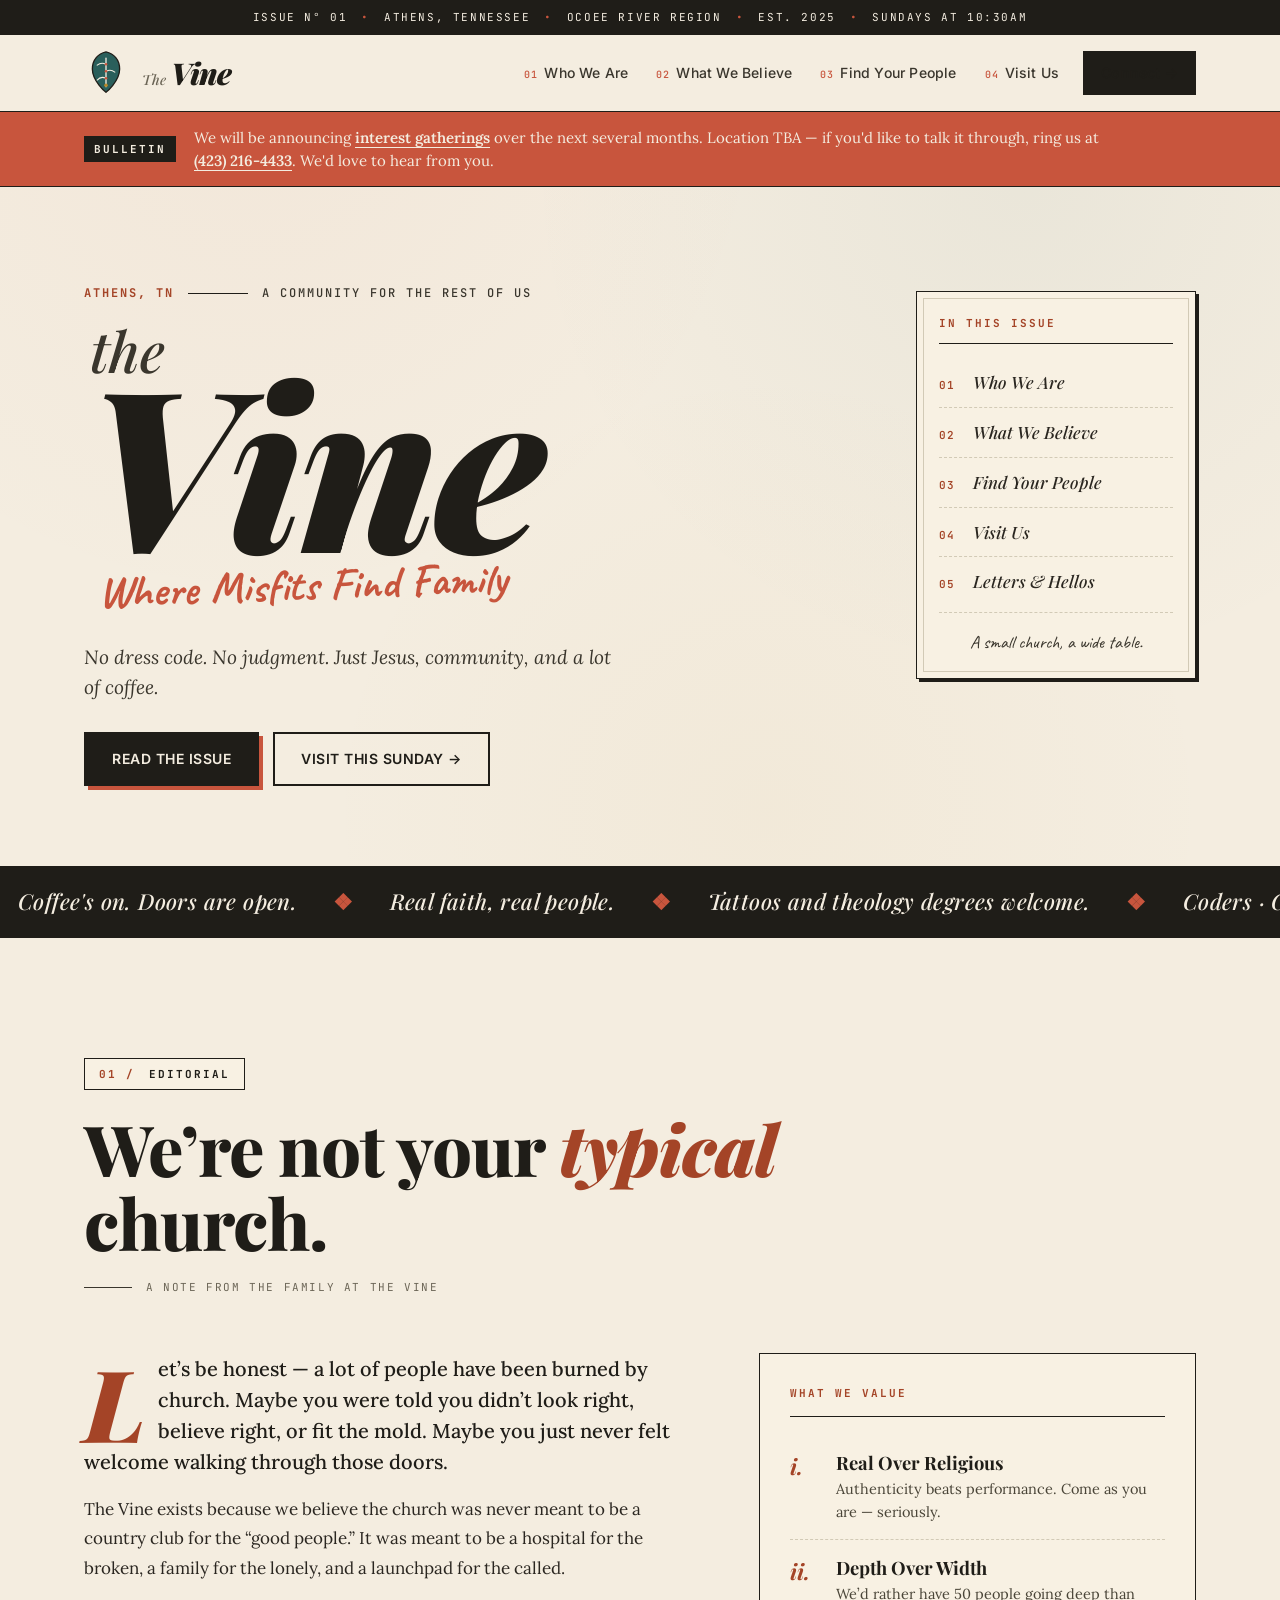
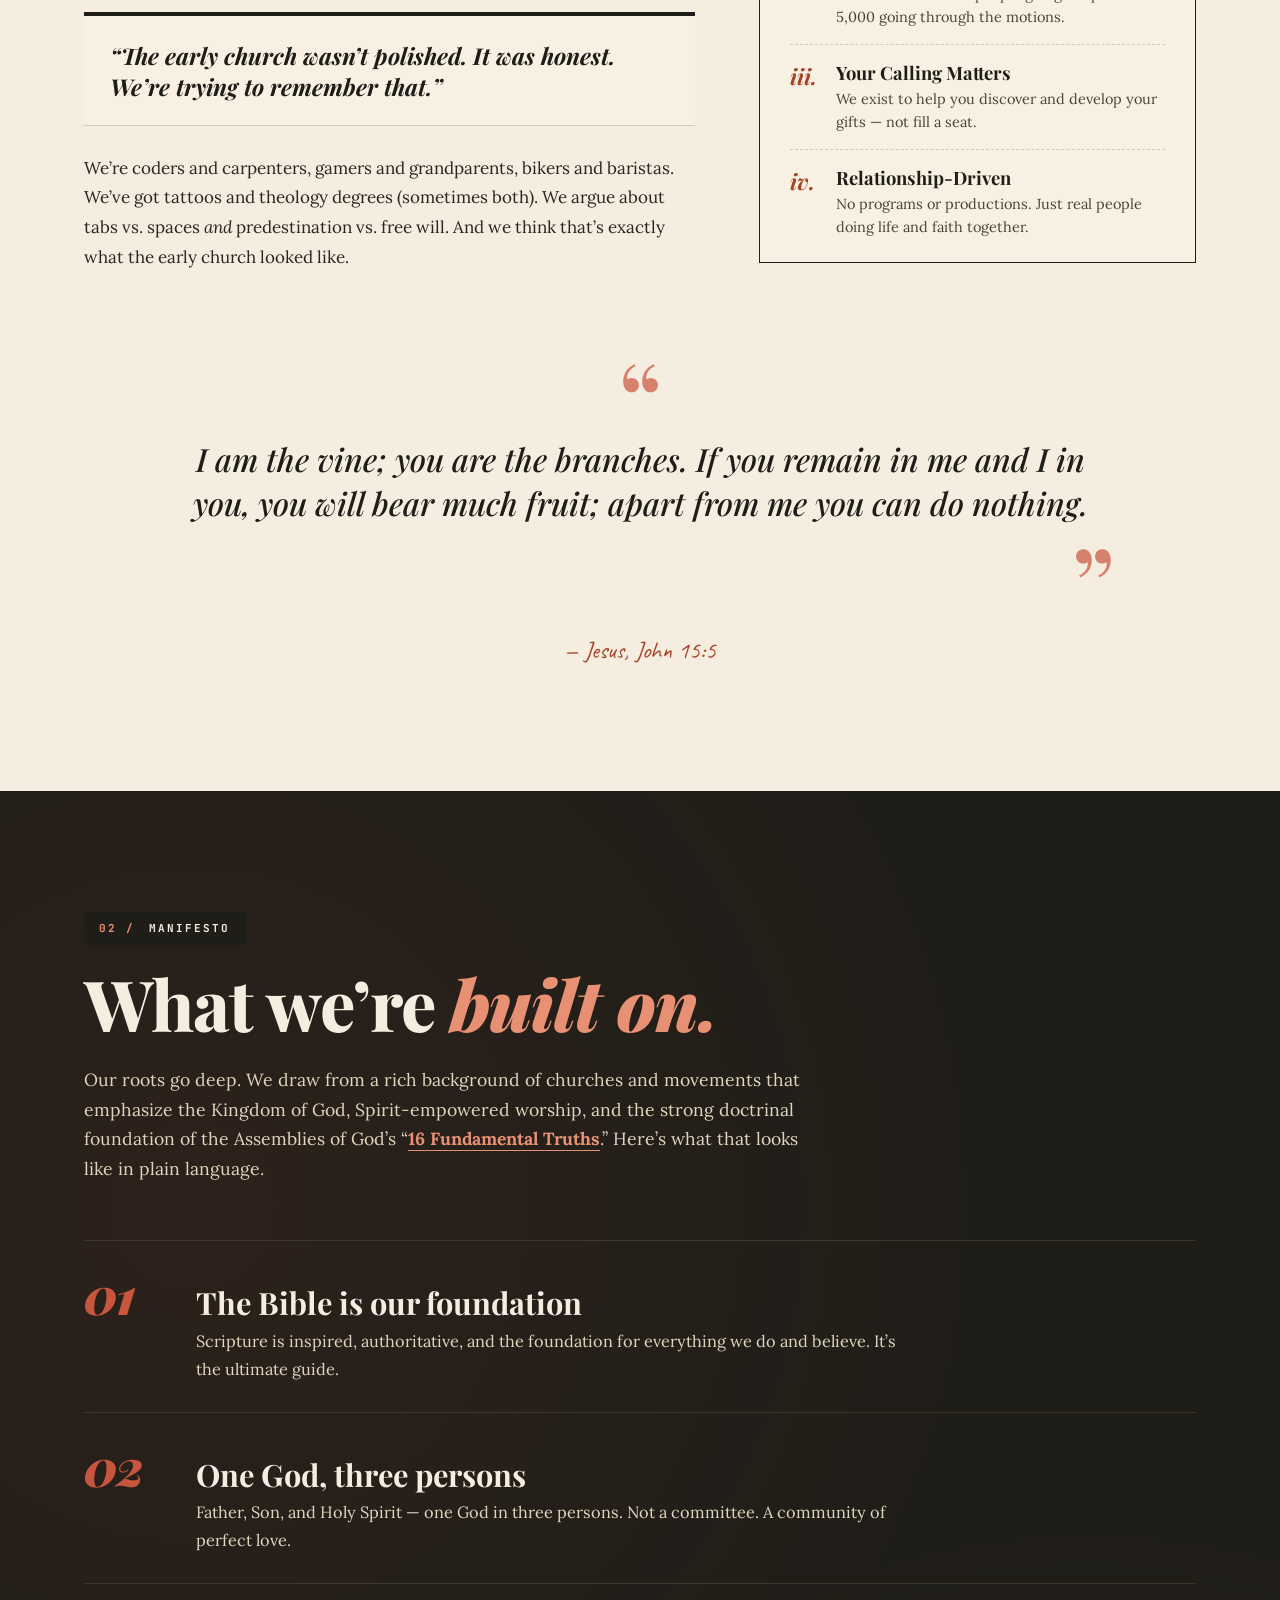
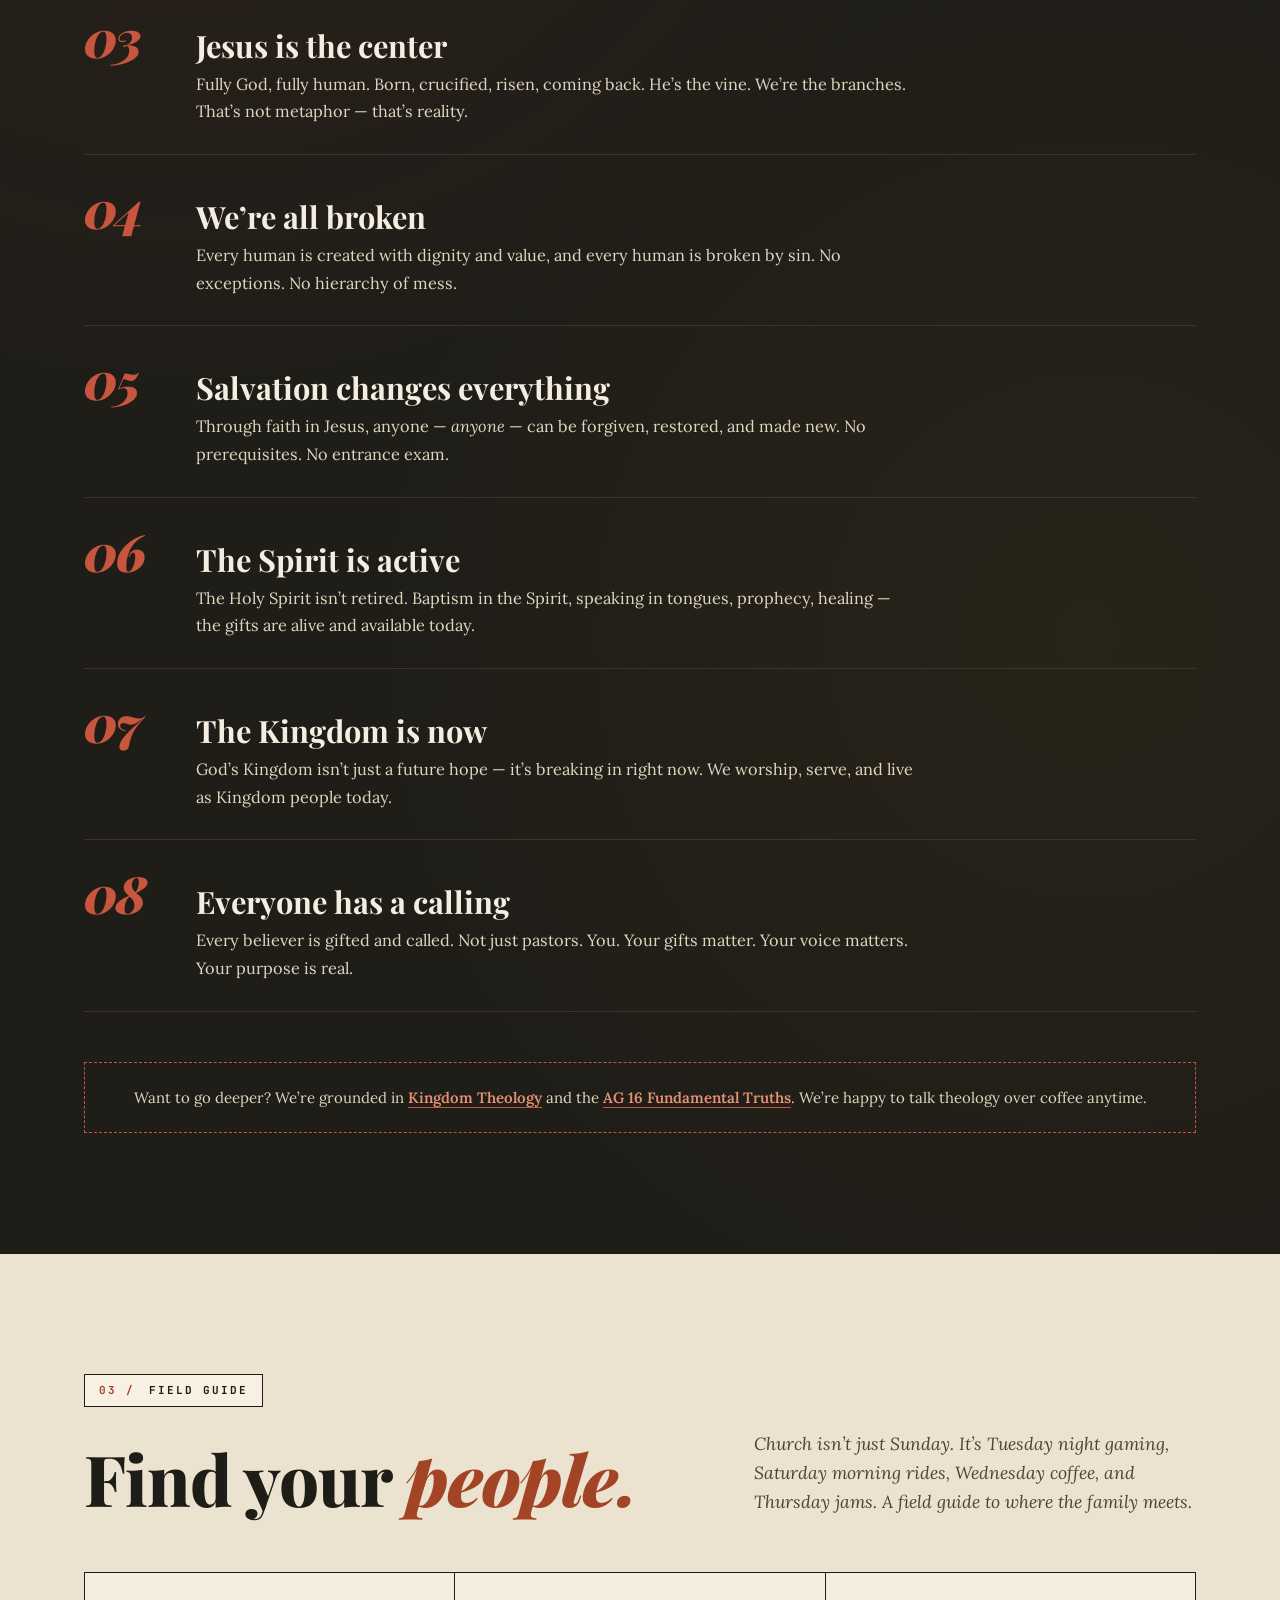
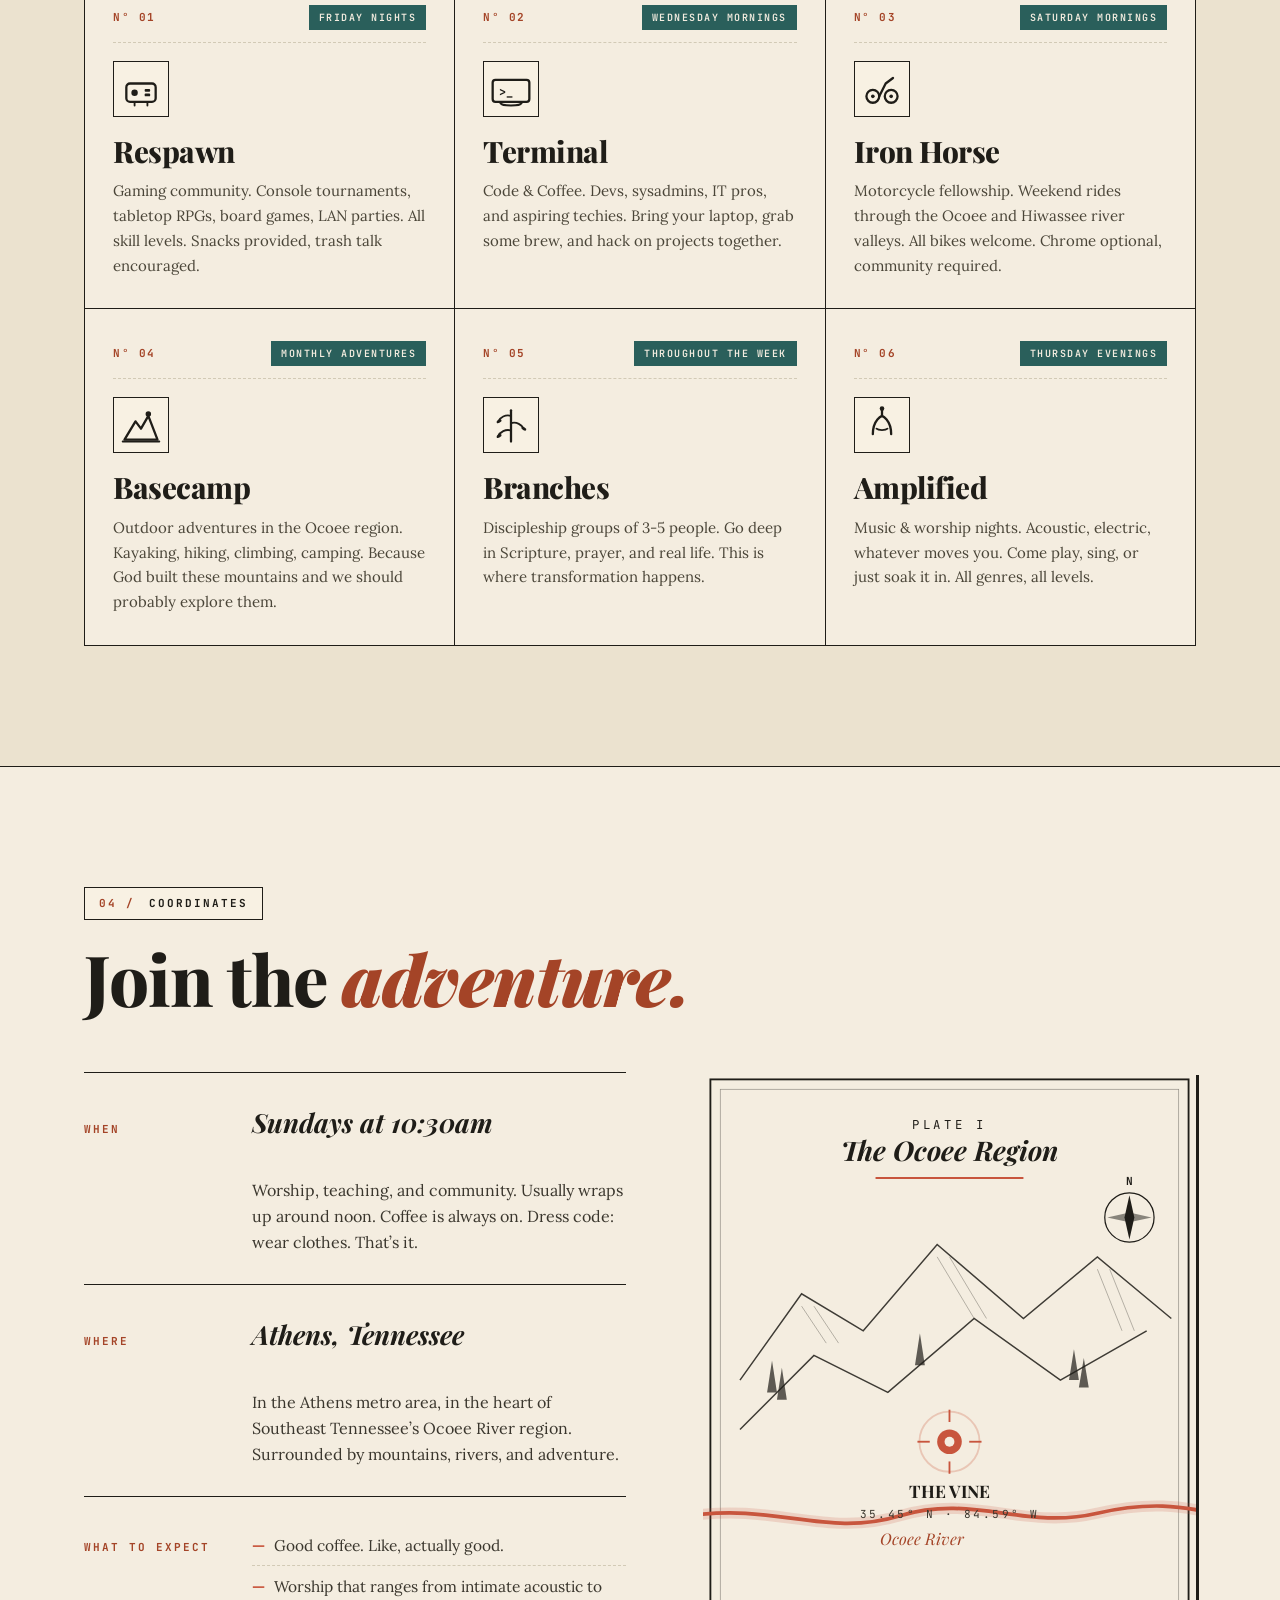
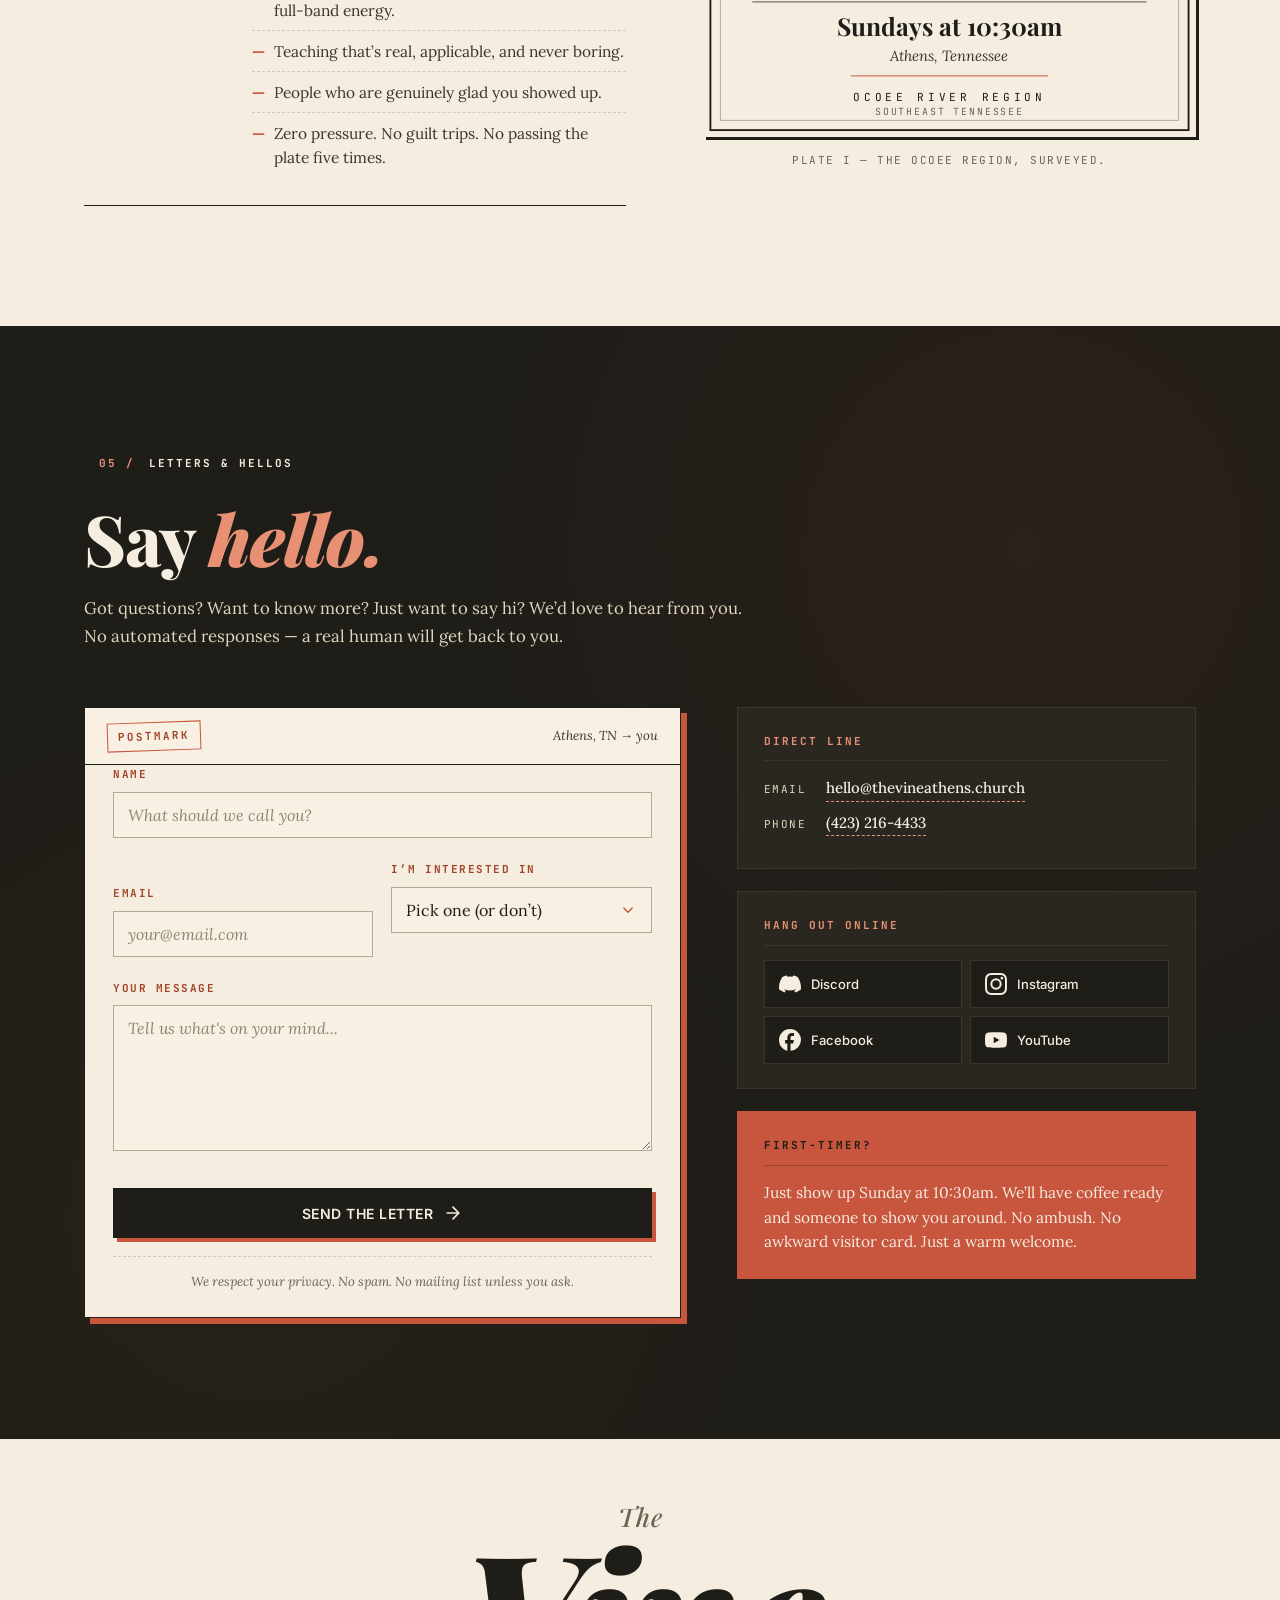
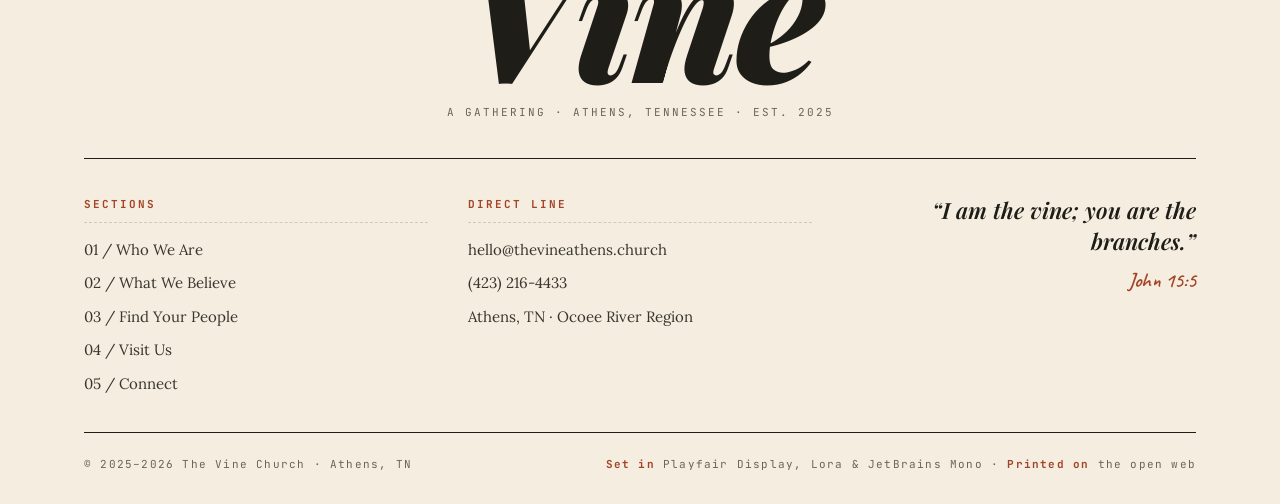
==== commit 90dfaad0: "feat: replace with editorial/magazine redesign (vine3) Swap the vine2 balanced-light theme for the v" ====
--- a/index.html
+++ b/index.html
@@ -15,7 +15,7 @@
 
   <link rel="preconnect" href="https://fonts.googleapis.com">
   <link rel="preconnect" href="https://fonts.gstatic.com" crossorigin>
-  <link href="https://fonts.googleapis.com/css2?family=Fraunces:ital,opsz,wght@0,9..144,400;0,9..144,500;0,9..144,600;0,9..144,700;1,9..144,400;1,9..144,500&family=Plus+Jakarta+Sans:wght@300;400;500;600;700&family=Caveat:wght@400;600;700&display=swap" rel="stylesheet">
+  <link href="https://fonts.googleapis.com/css2?family=Playfair+Display:ital,wght@0,400;0,500;0,600;0,700;0,800;0,900;1,400;1,600;1,700;1,900&family=Lora:ital,wght@0,400;0,500;0,600;1,400;1,500&family=Inter:wght@400;500;600;700&family=JetBrains+Mono:wght@400;500;700&family=Caveat:wght@400;700&display=swap" rel="stylesheet">
 
   <link rel="stylesheet" href="css/style.css">
 
@@ -24,30 +24,47 @@
 <body>
 
   <!-- ═══════════════════════════════════════════════════════
-       NAVIGATION
+       EDITORIAL TOP STRIP
+       The narrow band that runs above the masthead, like the
+       indicia on a magazine. Issue number, location, dateline.
+       ═══════════════════════════════════════════════════════ -->
+  <div class="topstrip" aria-hidden="true">
+    <div class="topstrip-inner">
+      <span>Issue N&deg; 01</span>
+      <span class="topstrip-sep">&bull;</span>
+      <span>Athens, Tennessee</span>
+      <span class="topstrip-sep">&bull;</span>
+      <span>Ocoee River Region</span>
+      <span class="topstrip-sep">&bull;</span>
+      <span>Est. 2025</span>
+      <span class="topstrip-sep">&bull;</span>
+      <span>Sundays at 10:30am</span>
+    </div>
+  </div>
+
+  <!-- ═══════════════════════════════════════════════════════
+       MASTHEAD / NAVIGATION
+       Newspaper-style masthead with the logo + wordmark left
+       and section index right. The logo is a flat woodcut
+       block-print to match the editorial tone.
        ═══════════════════════════════════════════════════════ -->
   <nav id="nav" class="nav">
     <div class="nav-inner">
-      <a href="#hero" class="nav-logo">
-        <svg class="nav-logo-icon" viewBox="0 0 200 200" width="36" height="36" aria-hidden="true">
-          <defs>
-            <linearGradient id="nav-leaf" x1="0" y1="0" x2="0.4" y2="1">
-              <stop offset="0%" stop-color="#8caf83"/>
-              <stop offset="50%" stop-color="#5a7a52"/>
-              <stop offset="100%" stop-color="#3d5836"/>
-            </linearGradient>
-          </defs>
-          <path d="M100 185 C100 185 40 135 40 82 C40 42 65 15 100 8 C135 15 160 42 160 82 C160 135 100 185 100 185Z" fill="none" stroke="url(#nav-leaf)" stroke-width="6" stroke-linejoin="round"/>
-          <line x1="100" y1="38" x2="100" y2="155" stroke="#5a7a52" stroke-width="4" stroke-linecap="round"/>
-          <path d="M100 62 C86 56 74 58 64 66" fill="none" stroke="#5a7a52" stroke-width="3.5" stroke-linecap="round"/>
-          <path d="M100 92 C114 86 126 88 136 96" fill="none" stroke="#5a7a52" stroke-width="3.5" stroke-linecap="round"/>
-          <path d="M100 122 C86 116 74 118 66 128" fill="none" stroke="#5a7a52" stroke-width="3.5" stroke-linecap="round"/>
-          <circle cx="100" cy="62" r="5" fill="#5a7a52" opacity="0.7"/>
-          <circle cx="100" cy="92" r="5" fill="#5a7a52" opacity="0.7"/>
-          <circle cx="100" cy="122" r="5" fill="#5a7a52" opacity="0.7"/>
-          <circle cx="100" cy="150" r="6.5" fill="#d6a35a"/>
+      <a href="#hero" class="nav-mast">
+        <svg class="nav-mast-icon" viewBox="0 0 200 200" width="44" height="44" aria-hidden="true">
+          <path d="M100 188 C100 188 38 138 38 82 C38 40 64 12 100 4 C136 12 162 40 162 82 C162 138 100 188 100 188Z" fill="#2a5f5b" stroke="#1f1d18" stroke-width="6" stroke-linejoin="round"/>
+          <path d="M100 32 L100 162" stroke="#f4ede0" stroke-width="6" stroke-linecap="round"/>
+          <path d="M100 60 C84 52 70 56 60 64" fill="none" stroke="#f4ede0" stroke-width="5" stroke-linecap="round"/>
+          <path d="M100 92 C116 84 130 88 140 96" fill="none" stroke="#f4ede0" stroke-width="5" stroke-linecap="round"/>
+          <path d="M100 124 C84 116 70 120 60 132" fill="none" stroke="#f4ede0" stroke-width="5" stroke-linecap="round"/>
+          <circle cx="100" cy="60" r="6" fill="#c8553d"/>
+          <circle cx="100" cy="92" r="6" fill="#c8553d"/>
+          <circle cx="100" cy="124" r="6" fill="#c8553d"/>
+          <circle cx="100" cy="156" r="8" fill="#b88828"/>
         </svg>
-        <span class="nav-logo-text">the vine</span>
+        <span class="nav-mast-text">
+          <span class="nav-mast-the">The</span><span class="nav-mast-vine">Vine</span>
+        </span>
       </a>
 
       <button class="nav-toggle" id="nav-toggle" aria-label="Toggle navigation menu" aria-expanded="false">
@@ -55,574 +72,624 @@
       </button>
 
       <div class="nav-links" id="nav-links">
-        <a href="#about" class="nav-link">who we are</a>
-        <a href="#beliefs" class="nav-link">what we believe</a>
-        <a href="#community" class="nav-link">find your people</a>
-        <a href="#visit" class="nav-link">visit us</a>
-        <a href="#connect" class="nav-link nav-link--cta">connect</a>
+        <a href="#about" class="nav-link"><span class="nav-link-num">01</span> Who We Are</a>
+        <a href="#beliefs" class="nav-link"><span class="nav-link-num">02</span> What We Believe</a>
+        <a href="#community" class="nav-link"><span class="nav-link-num">03</span> Find Your People</a>
+        <a href="#visit" class="nav-link"><span class="nav-link-num">04</span> Visit Us</a>
+        <a href="#connect" class="nav-link nav-link--cta">Connect &rarr;</a>
       </div>
     </div>
   </nav>
 
   <!-- ═══════════════════════════════════════════════════════
-       ANNOUNCEMENT BANNER
-       ═══════════════════════════════════════════════════════ -->
-  <div class="announcement">
-    <div class="announcement-inner">
-      <div class="announcement-badge">
-        <span class="announcement-dot"></span>
-        upcoming
-      </div>
-      <p class="announcement-text">
-        We will be announcing <strong>interest gatherings</strong> over the next several months,
-        and would love to have you come and hang out with us! The location is TBA, but if
-        you'd like to discuss, call us at
-        <a href="tel:+14232164433" class="announcement-phone">(423) 216-4433</a>.
-        We'd love to talk with you!
+       BULLETIN STRIP
+       Always-on banner styled like a tear-off ticker on a
+       community board. Phone number remains a tel: link.
+       ═══════════════════════════════════════════════════════ -->
+  <div class="bulletin">
+    <div class="bulletin-inner">
+      <span class="bulletin-tag">Bulletin</span>
+      <p class="bulletin-text">
+        We will be announcing <strong>interest gatherings</strong> over the next several months.
+        Location TBA &mdash; if you'd like to talk it through, ring us at
+        <a href="tel:+14232164433" class="bulletin-phone">(423) 216-4433</a>.
+        We'd love to hear from you.
       </p>
     </div>
   </div>
 
   <!-- ═══════════════════════════════════════════════════════
-       HERO
-       ═══════════════════════════════════════════════════════ -->
-  <section id="hero" class="hero">
-    <div class="hero-bg">
-
-      <!-- Soft, sparse background washes - sage and honey, no pink -->
-      <svg class="hero-blooms" viewBox="0 0 1440 900" preserveAspectRatio="xMidYMid slice" aria-hidden="true">
-        <defs>
-          <radialGradient id="wash-sage" cx="0.5" cy="0.5" r="0.5">
-            <stop offset="0%" stop-color="#cfdfc7" stop-opacity="0.6"/>
-            <stop offset="100%" stop-color="#cfdfc7" stop-opacity="0"/>
-          </radialGradient>
-          <radialGradient id="wash-honey" cx="0.5" cy="0.5" r="0.5">
-            <stop offset="0%" stop-color="#f3e0bb" stop-opacity="0.55"/>
-            <stop offset="100%" stop-color="#f3e0bb" stop-opacity="0"/>
-          </radialGradient>
-          <radialGradient id="wash-stone" cx="0.5" cy="0.5" r="0.5">
-            <stop offset="0%" stop-color="#e8dfd0" stop-opacity="0.5"/>
-            <stop offset="100%" stop-color="#e8dfd0" stop-opacity="0"/>
-          </radialGradient>
-        </defs>
-        <circle cx="180" cy="240" r="320" fill="url(#wash-sage)"/>
-        <circle cx="1260" cy="200" r="300" fill="url(#wash-honey)"/>
-        <circle cx="1320" cy="720" r="280" fill="url(#wash-sage)"/>
-        <circle cx="220" cy="700" r="260" fill="url(#wash-stone)"/>
-      </svg>
-
-      <!-- Decorative botanical vines drawing on load -->
-      <svg class="hero-vines" viewBox="0 0 1440 900" preserveAspectRatio="xMidYMid slice" aria-hidden="true">
-        <defs>
-          <linearGradient id="vine-stem" x1="0" y1="0" x2="1" y2="1">
-            <stop offset="0%" stop-color="#6b9163" stop-opacity="0.75"/>
-            <stop offset="100%" stop-color="#4d7548" stop-opacity="0.4"/>
-          </linearGradient>
-        </defs>
-
-        <path class="vine-path vine-path--1" d="M-50,460 C100,440 200,380 350,400 C500,420 560,340 720,300 C890,250 1000,320 1150,280 C1300,240 1400,200 1500,220" fill="none" stroke="url(#vine-stem)" stroke-width="2.5"/>
-        <path class="vine-path vine-path--2" d="M350,400 C330,320 280,260 250,200 C220,140 240,80 300,40" fill="none" stroke="#6b9163" stroke-width="1.5" opacity="0.45"/>
-        <path class="vine-path vine-path--3" d="M720,300 C750,220 800,180 780,100" fill="none" stroke="#6b9163" stroke-width="1.5" opacity="0.45"/>
-        <path class="vine-path vine-path--4" d="M720,300 C700,380 650,440 680,520 C710,600 670,700 700,800" fill="none" stroke="#6b9163" stroke-width="1.5" opacity="0.45"/>
-        <path class="vine-path vine-path--5" d="M1150,280 C1180,350 1220,400 1200,480" fill="none" stroke="#6b9163" stroke-width="1.5" opacity="0.45"/>
-
-        <g class="vine-leaves" fill="#6b9163" opacity="0.6">
-          <ellipse cx="250" cy="200" rx="8" ry="4" transform="rotate(-30 250 200)"/>
-          <ellipse cx="780" cy="100" rx="9" ry="4.5" transform="rotate(20 780 100)"/>
-          <ellipse cx="680" cy="520" rx="9" ry="4.5" transform="rotate(-20 680 520)"/>
-          <ellipse cx="1200" cy="480" rx="8" ry="4" transform="rotate(40 1200 480)"/>
-          <ellipse cx="300" cy="40" rx="7" ry="3.5" transform="rotate(60 300 40)"/>
-        </g>
-
-        <g class="vine-blossoms">
-          <circle cx="350" cy="400" r="5" fill="#5a7a52" opacity="0.7"/>
-          <circle cx="720" cy="300" r="6.5" fill="#d6a35a" opacity="0.85"/>
-          <circle cx="1150" cy="280" r="5" fill="#5a7a52" opacity="0.7"/>
-        </g>
-
-        <!-- Subtle right-angle accent strokes - hint of the original tech motif -->
-        <g opacity="0.18">
-          <line x1="350" y1="400" x2="385" y2="400" stroke="#5a7a52" stroke-width="1"/>
-          <line x1="385" y1="400" x2="385" y2="372" stroke="#5a7a52" stroke-width="1"/>
-          <line x1="1150" y1="280" x2="1185" y2="280" stroke="#5a7a52" stroke-width="1"/>
-          <line x1="1185" y1="280" x2="1185" y2="252" stroke="#5a7a52" stroke-width="1"/>
-        </g>
-      </svg>
-
-      <!-- Mountain silhouette in muted sage/stone -->
-      <svg class="hero-hills" viewBox="0 0 1440 200" preserveAspectRatio="none" aria-hidden="true">
-        <path d="M0,200 L0,120 C100,80 200,100 300,70 C400,40 450,90 550,50 C650,10 700,60 800,30 C900,0 950,40 1050,20 C1150,0 1200,30 1300,10 C1400,-10 1440,20 1440,20 L1440,200 Z" fill="#cdd9c5" opacity="0.55"/>
-        <path d="M0,200 L0,150 C150,120 250,140 400,130 C550,120 600,160 750,140 C900,120 1000,150 1150,130 C1300,110 1440,140 1440,140 L1440,200 Z" fill="#a8bda0" opacity="0.65"/>
-      </svg>
-    </div>
-
-    <div class="hero-content">
-      <div class="hero-badge">
-        <span class="hero-badge-dot"></span>
-        Athens, TN &bull; Ocoee Region
-      </div>
-      <h1 class="hero-title">
-        <span class="hero-title-the">the</span>
-        <span class="hero-title-vine">vine</span>
-      </h1>
-      <p class="hero-tagline">Where Misfits Find Family</p>
-      <p class="hero-sub">
-        No dress code. No judgment. Just Jesus, community, and a lot of coffee.
+       COVER / HERO
+       Magazine-cover composition: huge serif display, an
+       overlaid handwritten tagline, and a sidebar table of
+       contents on the right edge.
+       ═══════════════════════════════════════════════════════ -->
+  <header id="hero" class="cover">
+    <div class="cover-grid">
+
+      <div class="cover-eyebrow">
+        <span class="cover-eyebrow-num">Athens, TN</span>
+        <span class="cover-eyebrow-line"></span>
+        <span>A Community for the Rest of Us</span>
+      </div>
+
+      <div class="cover-headline">
+        <span class="cover-headline-the">the</span>
+        <span class="cover-headline-vine">Vine</span>
+      </div>
+
+      <p class="cover-tagline">Where Misfits Find Family</p>
+
+      <p class="cover-deck">
+        No dress code. No judgment. Just Jesus, community,
+        and a&nbsp;lot of coffee.
       </p>
-      <div class="hero-ctas">
-        <a href="#about" class="btn btn--primary">Learn More</a>
-        <a href="#visit" class="btn btn--outline">Visit This Sunday</a>
-      </div>
-      <div class="hero-scroll-hint">
-        <span>scroll</span>
-        <svg width="16" height="24" viewBox="0 0 16 24" fill="none" aria-hidden="true">
-          <rect x="1" y="1" width="14" height="22" rx="7" stroke="currentColor" stroke-width="1.5"/>
-          <circle class="scroll-dot" cx="8" cy="8" r="2" fill="currentColor"/>
-        </svg>
-      </div>
-    </div>
-  </section>
-
-  <!-- ═══════════════════════════════════════════════════════
-       ABOUT
-       ═══════════════════════════════════════════════════════ -->
-  <section id="about" class="section section--about">
+
+      <div class="cover-ctas">
+        <a href="#about" class="btn btn--primary">Read the Issue</a>
+        <a href="#visit" class="btn btn--ghost">Visit This Sunday &rarr;</a>
+      </div>
+
+      <aside class="cover-toc" aria-label="In this issue">
+        <div class="cover-toc-label">In This Issue</div>
+        <ol class="cover-toc-list">
+          <li><a href="#about"><span>01</span><em>Who We Are</em></a></li>
+          <li><a href="#beliefs"><span>02</span><em>What We Believe</em></a></li>
+          <li><a href="#community"><span>03</span><em>Find Your People</em></a></li>
+          <li><a href="#visit"><span>04</span><em>Visit Us</em></a></li>
+          <li><a href="#connect"><span>05</span><em>Letters &amp; Hellos</em></a></li>
+        </ol>
+        <div class="cover-toc-foot">A small church, a wide table.</div>
+      </aside>
+    </div>
+
+    <!-- Tear-off marquee that runs at the bottom of the cover -->
+    <div class="marquee" aria-hidden="true">
+      <div class="marquee-track">
+        <span>Coffee&apos;s on. Doors are open. </span>
+        <span class="marquee-dot">&#10070;</span>
+        <span>Real faith, real people. </span>
+        <span class="marquee-dot">&#10070;</span>
+        <span>Tattoos and theology degrees welcome. </span>
+        <span class="marquee-dot">&#10070;</span>
+        <span>Coders &middot; Carpenters &middot; Gamers &middot; Grandparents &middot; Bikers &middot; Baristas. </span>
+        <span class="marquee-dot">&#10070;</span>
+        <span>Sundays at 10:30am, Athens TN. </span>
+        <span class="marquee-dot">&#10070;</span>
+        <!-- Duplicate for seamless looping scroll -->
+        <span>Coffee&apos;s on. Doors are open. </span>
+        <span class="marquee-dot">&#10070;</span>
+        <span>Real faith, real people. </span>
+        <span class="marquee-dot">&#10070;</span>
+        <span>Tattoos and theology degrees welcome. </span>
+        <span class="marquee-dot">&#10070;</span>
+        <span>Coders &middot; Carpenters &middot; Gamers &middot; Grandparents &middot; Bikers &middot; Baristas. </span>
+        <span class="marquee-dot">&#10070;</span>
+        <span>Sundays at 10:30am, Athens TN. </span>
+        <span class="marquee-dot">&#10070;</span>
+      </div>
+    </div>
+  </header>
+
+  <!-- ═══════════════════════════════════════════════════════
+       FEATURE: WHO WE ARE
+       Editorial article layout - byline kicker, big serif
+       headline, two-column body with drop cap and pull quote,
+       sidebar of values to the right.
+       ═══════════════════════════════════════════════════════ -->
+  <section id="about" class="feature">
     <div class="container">
-      <div class="section-label">// who we are</div>
-      <h2 class="section-title">We're Not Your<br><span class="highlight">Typical Church</span></h2>
-
-      <div class="about-grid">
-        <div class="about-main">
-          <p class="about-lead">
-            Let's be honest &mdash; a lot of people have been burned by church. Maybe you
-            were told you didn't look right, believe right, or fit the mold. Maybe you just
-            never felt welcome walking through those doors.
+      <div class="dept">
+        <span class="dept-num">01 /</span>
+        <span class="dept-name">Editorial</span>
+      </div>
+      <h2 class="feature-title">
+        We&rsquo;re not your <em>typical</em> church.
+      </h2>
+      <div class="feature-byline">
+        <span class="feature-byline-rule"></span>
+        <span>A note from the family at The Vine</span>
+      </div>
+
+      <div class="feature-body">
+        <article class="feature-prose">
+          <p class="feature-lead">
+            Let&rsquo;s be honest &mdash; a lot of people have been burned by church.
+            Maybe you were told you didn&rsquo;t look right, believe right, or fit
+            the mold. Maybe you just never felt welcome walking through those doors.
           </p>
+
           <p>
             The Vine exists because we believe the church was never meant to be a
-            country club for the "good people." It was meant to be a hospital for
-            the broken, a family for the lonely, and a launchpad for the called.
+            country club for the &ldquo;good people.&rdquo; It was meant to be a hospital
+            for the broken, a family for the lonely, and a launchpad for the called.
           </p>
+
+          <aside class="pullquote" data-reveal>
+            <p>&ldquo;The early church wasn&rsquo;t polished. It was honest. We&rsquo;re trying to remember that.&rdquo;</p>
+          </aside>
+
           <p>
-            We're coders and carpenters, gamers and grandparents, bikers and baristas.
-            We've got tattoos and theology degrees (sometimes both). We argue about
-            tabs vs. spaces <em>and</em> predestination vs. free will. And we think
-            that's exactly what the early church looked like.
+            We&rsquo;re coders and carpenters, gamers and grandparents, bikers and
+            baristas. We&rsquo;ve got tattoos and theology degrees (sometimes both).
+            We argue about tabs vs. spaces <em>and</em> predestination vs. free will.
+            And we think that&rsquo;s exactly what the early church looked like.
           </p>
-        </div>
-
-        <div class="about-values">
-          <div class="value-card" data-reveal>
-            <div class="value-icon">
-              <svg viewBox="0 0 48 48" width="48" height="48" aria-hidden="true">
-                <circle cx="24" cy="14" r="8" fill="none" stroke="currentColor" stroke-width="2"/>
-                <path d="M8,42 C8,30 16,24 24,24 C32,24 40,30 40,42" fill="none" stroke="currentColor" stroke-width="2"/>
-                <path d="M24,24 L24,38" stroke="#d6a35a" stroke-width="1.8" opacity="0.7"/>
-              </svg>
-            </div>
-            <h3>Real Over Religious</h3>
-            <p>Authenticity beats performance. Come as you are &mdash; seriously.</p>
-          </div>
-
-          <div class="value-card" data-reveal>
-            <div class="value-icon">
-              <svg viewBox="0 0 48 48" width="48" height="48" aria-hidden="true">
-                <path d="M12,36 L12,20 L24,12 L36,20 L36,36" fill="none" stroke="currentColor" stroke-width="2" stroke-linejoin="round"/>
-                <rect x="20" y="28" width="8" height="8" fill="none" stroke="currentColor" stroke-width="2"/>
-                <circle cx="24" cy="22" r="2" fill="#d6a35a"/>
-              </svg>
-            </div>
-            <h3>Depth Over Width</h3>
-            <p>We'd rather have 50 people going deep than 5,000 going through the motions.</p>
-          </div>
-
-          <div class="value-card" data-reveal>
-            <div class="value-icon">
-              <svg viewBox="0 0 48 48" width="48" height="48" aria-hidden="true">
-                <path d="M8,24 L16,16 L24,24 L32,16 L40,24" fill="none" stroke="currentColor" stroke-width="2" stroke-linecap="round"/>
-                <path d="M8,32 L16,24 L24,32 L32,24 L40,32" fill="none" stroke="#d6a35a" stroke-width="1.5" opacity="0.6" stroke-linecap="round"/>
-                <circle cx="24" cy="40" r="3" fill="none" stroke="currentColor" stroke-width="2"/>
-              </svg>
-            </div>
-            <h3>Your Calling Matters</h3>
-            <p>We exist to help you discover and develop your gifts &mdash; not fill a seat.</p>
-          </div>
-
-          <div class="value-card" data-reveal>
-            <div class="value-icon">
-              <svg viewBox="0 0 48 48" width="48" height="48" aria-hidden="true">
-                <circle cx="16" cy="20" r="6" fill="none" stroke="currentColor" stroke-width="2"/>
-                <circle cx="32" cy="20" r="6" fill="none" stroke="currentColor" stroke-width="2"/>
-                <path d="M16,26 C16,34 32,34 32,26" fill="none" stroke="#d6a35a" stroke-width="1.6"/>
-                <circle cx="24" cy="36" r="4" fill="none" stroke="currentColor" stroke-width="2"/>
-              </svg>
-            </div>
-            <h3>Relationship-Driven</h3>
-            <p>No programs or productions. Just real people doing life and faith together.</p>
-          </div>
-        </div>
-      </div>
-
-      <div class="about-quote" data-reveal>
+        </article>
+
+        <aside class="feature-sidebar" aria-label="What we value">
+          <div class="sidebar-label">What we value</div>
+
+          <div class="value-item" data-reveal>
+            <div class="value-num">i.</div>
+            <div>
+              <h3>Real Over Religious</h3>
+              <p>Authenticity beats performance. Come as you are &mdash; seriously.</p>
+            </div>
+          </div>
+
+          <div class="value-item" data-reveal>
+            <div class="value-num">ii.</div>
+            <div>
+              <h3>Depth Over Width</h3>
+              <p>We&rsquo;d rather have 50 people going deep than 5,000 going through the motions.</p>
+            </div>
+          </div>
+
+          <div class="value-item" data-reveal>
+            <div class="value-num">iii.</div>
+            <div>
+              <h3>Your Calling Matters</h3>
+              <p>We exist to help you discover and develop your gifts &mdash; not fill a seat.</p>
+            </div>
+          </div>
+
+          <div class="value-item" data-reveal>
+            <div class="value-num">iv.</div>
+            <div>
+              <h3>Relationship-Driven</h3>
+              <p>No programs or productions. Just real people doing life and faith together.</p>
+            </div>
+          </div>
+        </aside>
+      </div>
+
+      <figure class="epigraph" data-reveal>
         <blockquote>
-          <p>&ldquo;I am the vine; you are the branches. If you remain in me and I in you, you will bear much fruit; apart from me you can do nothing.&rdquo;</p>
-          <cite>&mdash; Jesus (John 15:5)</cite>
+          <p>I am the vine; you are the branches. If you remain in me and I in you, you will bear much fruit; apart from me you can do nothing.</p>
         </blockquote>
-      </div>
+        <figcaption>&mdash; Jesus, John 15:5</figcaption>
+      </figure>
     </div>
   </section>
 
   <!-- ═══════════════════════════════════════════════════════
-       BELIEFS
-       ═══════════════════════════════════════════════════════ -->
-  <section id="beliefs" class="section section--beliefs">
+       MANIFESTO: WHAT WE BELIEVE
+       Beliefs presented as an editorial index - numbered
+       entries with hairline rules between, like a magazine
+       table of contents. Each entry expands across the page.
+       ═══════════════════════════════════════════════════════ -->
+  <section id="beliefs" class="manifesto">
     <div class="container">
-      <div class="section-label">// what we believe</div>
-      <h2 class="section-title">What We're <span class="highlight">Built On</span></h2>
-      <p class="section-intro">
+      <div class="dept dept--inverse">
+        <span class="dept-num">02 /</span>
+        <span class="dept-name">Manifesto</span>
+      </div>
+
+      <h2 class="manifesto-title">
+        What we&rsquo;re <em>built on.</em>
+      </h2>
+
+      <p class="manifesto-intro">
         Our roots go deep. We draw from a rich background of churches and
         movements that emphasize the Kingdom of God, Spirit-empowered worship,
-        and the strong doctrinal foundation of the Assemblies of God's
-        &ldquo;<a href="https://ag.org/Beliefs/Statement-of-Fundamental-Truths" target="_blank" rel="noopener"><strong>16 Fundamental Truths</strong></a>&rdquo;.
-        Here's what that looks like in plain language:
+        and the strong doctrinal foundation of the Assemblies of God&rsquo;s
+        &ldquo;<a href="https://ag.org/Beliefs/Statement-of-Fundamental-Truths" target="_blank" rel="noopener"><strong>16 Fundamental Truths</strong></a>.&rdquo;
+        Here&rsquo;s what that looks like in plain language.
       </p>
 
-      <div class="beliefs-grid">
-        <div class="belief-card" data-reveal>
-          <div class="belief-num">01</div>
-          <h3>The Bible Is Our Foundation</h3>
-          <p>Scripture is inspired, authoritative, and the foundation for everything we do and believe. It's the ultimate guide.</p>
-        </div>
-
-        <div class="belief-card" data-reveal>
-          <div class="belief-num">02</div>
-          <h3>One God, Three Persons</h3>
-          <p>Father, Son, and Holy Spirit &mdash; one God in three persons. Not a committee. A community of perfect love.</p>
-        </div>
-
-        <div class="belief-card" data-reveal>
-          <div class="belief-num">03</div>
-          <h3>Jesus Is the Center</h3>
-          <p>Fully God, fully human. Born, crucified, risen, coming back. He's the vine. We're the branches. That's not metaphor &mdash; that's reality.</p>
-        </div>
-
-        <div class="belief-card" data-reveal>
-          <div class="belief-num">04</div>
-          <h3>We're All Broken</h3>
-          <p>Every human is created with dignity and value, and every human is broken by sin. No exceptions. No hierarchy of mess.</p>
-        </div>
-
-        <div class="belief-card" data-reveal>
-          <div class="belief-num">05</div>
-          <h3>Salvation Changes Everything</h3>
-          <p>Through faith in Jesus, anyone &mdash; <em>anyone</em> &mdash; can be forgiven, restored, and made new. No prerequisites. No entrance exam.</p>
-        </div>
-
-        <div class="belief-card" data-reveal>
-          <div class="belief-num">06</div>
-          <h3>The Spirit Is Active</h3>
-          <p>The Holy Spirit isn't retired. Baptism in the Spirit, speaking in tongues, prophecy, healing &mdash; the gifts are alive and available today.</p>
-        </div>
-
-        <div class="belief-card" data-reveal>
-          <div class="belief-num">07</div>
-          <h3>The Kingdom Is Now</h3>
-          <p>God's Kingdom isn't just a future hope &mdash; it's breaking in right now. We worship, serve, and live as Kingdom people today.</p>
-        </div>
-
-        <div class="belief-card" data-reveal>
-          <div class="belief-num">08</div>
-          <h3>Everyone Has a Calling</h3>
-          <p>Every believer is gifted and called. Not just pastors. You. Your gifts matter. Your voice matters. Your purpose is real.</p>
-        </div>
-      </div>
-
-      <div class="beliefs-footer" data-reveal>
-        <p>
-          Want to go deeper? We're grounded in
-          <a href="https://en.wikipedia.org/wiki/Kingdom_theology" target="_blank" rel="noopener">Kingdom Theology</a>
-          and the
-          <a href="https://ag.org/Beliefs/Statement-of-Fundamental-Truths" target="_blank" rel="noopener">AG 16 Fundamental Truths</a>.
-          We're happy to talk theology over coffee anytime.
+      <ol class="creed">
+        <li class="creed-item" data-reveal>
+          <div class="creed-num">01</div>
+          <div class="creed-body">
+            <h3>The Bible is our foundation</h3>
+            <p>Scripture is inspired, authoritative, and the foundation for everything we do and believe. It&rsquo;s the ultimate guide.</p>
+          </div>
+        </li>
+        <li class="creed-item" data-reveal>
+          <div class="creed-num">02</div>
+          <div class="creed-body">
+            <h3>One God, three persons</h3>
+            <p>Father, Son, and Holy Spirit &mdash; one God in three persons. Not a committee. A community of perfect love.</p>
+          </div>
+        </li>
+        <li class="creed-item" data-reveal>
+          <div class="creed-num">03</div>
+          <div class="creed-body">
+            <h3>Jesus is the center</h3>
+            <p>Fully God, fully human. Born, crucified, risen, coming back. He&rsquo;s the vine. We&rsquo;re the branches. That&rsquo;s not metaphor &mdash; that&rsquo;s reality.</p>
+          </div>
+        </li>
+        <li class="creed-item" data-reveal>
+          <div class="creed-num">04</div>
+          <div class="creed-body">
+            <h3>We&rsquo;re all broken</h3>
+            <p>Every human is created with dignity and value, and every human is broken by sin. No exceptions. No hierarchy of mess.</p>
+          </div>
+        </li>
+        <li class="creed-item" data-reveal>
+          <div class="creed-num">05</div>
+          <div class="creed-body">
+            <h3>Salvation changes everything</h3>
+            <p>Through faith in Jesus, anyone &mdash; <em>anyone</em> &mdash; can be forgiven, restored, and made new. No prerequisites. No entrance exam.</p>
+          </div>
+        </li>
+        <li class="creed-item" data-reveal>
+          <div class="creed-num">06</div>
+          <div class="creed-body">
+            <h3>The Spirit is active</h3>
+            <p>The Holy Spirit isn&rsquo;t retired. Baptism in the Spirit, speaking in tongues, prophecy, healing &mdash; the gifts are alive and available today.</p>
+          </div>
+        </li>
+        <li class="creed-item" data-reveal>
+          <div class="creed-num">07</div>
+          <div class="creed-body">
+            <h3>The Kingdom is now</h3>
+            <p>God&rsquo;s Kingdom isn&rsquo;t just a future hope &mdash; it&rsquo;s breaking in right now. We worship, serve, and live as Kingdom people today.</p>
+          </div>
+        </li>
+        <li class="creed-item" data-reveal>
+          <div class="creed-num">08</div>
+          <div class="creed-body">
+            <h3>Everyone has a calling</h3>
+            <p>Every believer is gifted and called. Not just pastors. You. Your gifts matter. Your voice matters. Your purpose is real.</p>
+          </div>
+        </li>
+      </ol>
+
+      <p class="manifesto-foot" data-reveal>
+        Want to go deeper? We&rsquo;re grounded in
+        <a href="https://en.wikipedia.org/wiki/Kingdom_theology" target="_blank" rel="noopener">Kingdom Theology</a>
+        and the
+        <a href="https://ag.org/Beliefs/Statement-of-Fundamental-Truths" target="_blank" rel="noopener">AG 16 Fundamental Truths</a>.
+        We&rsquo;re happy to talk theology over coffee anytime.
+      </p>
+    </div>
+  </section>
+
+  <!-- ═══════════════════════════════════════════════════════
+       FIELD GUIDE: FIND YOUR PEOPLE
+       Six community groups laid out like dispatches /
+       sidebar features in a magazine. Each card has an
+       editorial flag (the day-of-week tag), an index
+       number, and an icon.
+       ═══════════════════════════════════════════════════════ -->
+  <section id="community" class="dispatches">
+    <div class="container">
+      <div class="dept">
+        <span class="dept-num">03 /</span>
+        <span class="dept-name">Field Guide</span>
+      </div>
+
+      <div class="dispatches-head">
+        <h2 class="dispatches-title">Find your <em>people.</em></h2>
+        <p class="dispatches-intro">
+          Church isn&rsquo;t just Sunday. It&rsquo;s Tuesday night gaming, Saturday
+          morning rides, Wednesday coffee, and Thursday jams. A field guide
+          to where the family meets.
         </p>
       </div>
-    </div>
-  </section>
-
-  <!-- ═══════════════════════════════════════════════════════
-       COMMUNITY
-       ═══════════════════════════════════════════════════════ -->
-  <section id="community" class="section section--community">
-    <div class="container">
-      <div class="section-label">// find your people</div>
-      <h2 class="section-title">Your <span class="highlight">Crew Awaits</span></h2>
-      <p class="section-intro">
-        Church isn't just Sunday. It's Tuesday night gaming, Saturday morning rides,
-        Wednesday coffee, and Thursday jams. Find your people.
-      </p>
-
-      <div class="community-grid">
-        <div class="group-card" data-reveal>
-          <div class="group-icon">
-            <svg viewBox="0 0 48 48" width="48" height="48" aria-hidden="true">
-              <rect x="10" y="18" width="28" height="18" rx="4" fill="none" stroke="currentColor" stroke-width="2"/>
-              <circle cx="18" cy="27" r="3.5" fill="none" stroke="#d6a35a" stroke-width="1.6"/>
-              <rect x="28" y="23" width="6" height="3" rx="1" fill="none" stroke="#d6a35a" stroke-width="1.6"/>
-              <rect x="28" y="28" width="6" height="3" rx="1" fill="none" stroke="#d6a35a" stroke-width="1.6"/>
-              <line x1="18" y1="36" x2="18" y2="40" stroke="currentColor" stroke-width="1.5" stroke-linecap="round"/>
-              <line x1="30" y1="36" x2="30" y2="40" stroke="currentColor" stroke-width="1.5" stroke-linecap="round"/>
+
+      <div class="dispatch-grid">
+
+        <article class="dispatch" data-reveal>
+          <div class="dispatch-meta">
+            <span class="dispatch-num">N&deg; 01</span>
+            <span class="dispatch-flag">Friday Nights</span>
+          </div>
+          <div class="dispatch-icon">
+            <svg viewBox="0 0 48 48" width="44" height="44" aria-hidden="true">
+              <rect x="8" y="18" width="32" height="20" rx="4" fill="none" stroke="currentColor" stroke-width="2.5"/>
+              <circle cx="17" cy="28" r="3.5" fill="currentColor"/>
+              <rect x="28" y="24" width="6" height="3" rx="1" fill="currentColor"/>
+              <rect x="28" y="29" width="6" height="3" rx="1" fill="currentColor"/>
+              <line x1="17" y1="38" x2="17" y2="42" stroke="currentColor" stroke-width="2" stroke-linecap="round"/>
+              <line x1="31" y1="38" x2="31" y2="42" stroke="currentColor" stroke-width="2" stroke-linecap="round"/>
             </svg>
           </div>
-          <div class="group-tag">Friday Nights</div>
           <h3>Respawn</h3>
           <p>Gaming community. Console tournaments, tabletop RPGs, board games, LAN parties. All skill levels. Snacks provided, trash talk encouraged.</p>
-        </div>
-
-        <div class="group-card" data-reveal>
-          <div class="group-icon">
-            <svg viewBox="0 0 48 48" width="48" height="48" aria-hidden="true">
-              <rect x="4" y="14" width="40" height="24" rx="3" fill="none" stroke="currentColor" stroke-width="2"/>
-              <text x="10" y="32" font-family="ui-monospace, 'Menlo', monospace" font-size="13" font-weight="700" fill="#d6a35a">&gt;_</text>
-              <path d="M12,38 C12,42 18,42 24,42 C30,42 36,42 36,38" fill="none" stroke="currentColor" stroke-width="1.5"/>
+        </article>
+
+        <article class="dispatch" data-reveal>
+          <div class="dispatch-meta">
+            <span class="dispatch-num">N&deg; 02</span>
+            <span class="dispatch-flag">Wednesday Mornings</span>
+          </div>
+          <div class="dispatch-icon">
+            <svg viewBox="0 0 48 48" width="44" height="44" aria-hidden="true">
+              <rect x="4" y="14" width="40" height="24" rx="3" fill="none" stroke="currentColor" stroke-width="2.5"/>
+              <text x="11" y="32" font-family="'JetBrains Mono', monospace" font-size="13" font-weight="700" fill="currentColor">&gt;_</text>
+              <path d="M12,38 C12,42 18,42 24,42 C30,42 36,42 36,38" fill="none" stroke="currentColor" stroke-width="2"/>
             </svg>
           </div>
-          <div class="group-tag">Wednesday Mornings</div>
           <h3>Terminal</h3>
           <p>Code &amp; Coffee. Devs, sysadmins, IT pros, and aspiring techies. Bring your laptop, grab some brew, and hack on projects together.</p>
-        </div>
-
-        <div class="group-card" data-reveal>
-          <div class="group-icon">
-            <svg viewBox="0 0 48 48" width="48" height="48" aria-hidden="true">
-              <circle cx="16" cy="30" r="7" fill="none" stroke="currentColor" stroke-width="2"/>
-              <circle cx="32" cy="30" r="7" fill="none" stroke="currentColor" stroke-width="2"/>
-              <path d="M22,30 L28,18 L34,14" fill="none" stroke="#d6a35a" stroke-width="2" stroke-linecap="round" stroke-linejoin="round"/>
-              <circle cx="16" cy="30" r="2" fill="currentColor"/>
-              <circle cx="32" cy="30" r="2" fill="currentColor"/>
+        </article>
+
+        <article class="dispatch" data-reveal>
+          <div class="dispatch-meta">
+            <span class="dispatch-num">N&deg; 03</span>
+            <span class="dispatch-flag">Saturday Mornings</span>
+          </div>
+          <div class="dispatch-icon">
+            <svg viewBox="0 0 48 48" width="44" height="44" aria-hidden="true">
+              <circle cx="14" cy="32" r="7" fill="none" stroke="currentColor" stroke-width="2.5"/>
+              <circle cx="34" cy="32" r="7" fill="none" stroke="currentColor" stroke-width="2.5"/>
+              <path d="M21,32 L28,18 L36,12" fill="none" stroke="currentColor" stroke-width="2.5" stroke-linecap="round" stroke-linejoin="round"/>
+              <circle cx="14" cy="32" r="2" fill="currentColor"/>
+              <circle cx="34" cy="32" r="2" fill="currentColor"/>
             </svg>
           </div>
-          <div class="group-tag">Saturday Mornings</div>
           <h3>Iron Horse</h3>
           <p>Motorcycle fellowship. Weekend rides through the Ocoee and Hiwassee river valleys. All bikes welcome. Chrome optional, community required.</p>
-        </div>
-
-        <div class="group-card" data-reveal>
-          <div class="group-icon">
-            <svg viewBox="0 0 48 48" width="48" height="48" aria-hidden="true">
-              <path d="M24,6 L28,18 L40,18 L30,26 L34,38 L24,30 L14,38 L18,26 L8,18 L20,18 Z" fill="none" stroke="currentColor" stroke-width="2" stroke-linejoin="round"/>
-              <circle cx="24" cy="22" r="3.5" fill="#d6a35a" opacity="0.7"/>
+        </article>
+
+        <article class="dispatch" data-reveal>
+          <div class="dispatch-meta">
+            <span class="dispatch-num">N&deg; 04</span>
+            <span class="dispatch-flag">Monthly Adventures</span>
+          </div>
+          <div class="dispatch-icon">
+            <svg viewBox="0 0 48 48" width="44" height="44" aria-hidden="true">
+              <path d="M6,40 L18,20 L24,28 L32,14 L42,40 Z" fill="none" stroke="currentColor" stroke-width="2.5" stroke-linejoin="round"/>
+              <circle cx="32" cy="12" r="3" fill="currentColor"/>
+              <line x1="4" y1="42" x2="44" y2="42" stroke="currentColor" stroke-width="2" stroke-linecap="round"/>
             </svg>
           </div>
-          <div class="group-tag">Monthly Adventures</div>
           <h3>Basecamp</h3>
           <p>Outdoor adventures in the Ocoee region. Kayaking, hiking, climbing, camping. Because God built these mountains and we should probably explore them.</p>
-        </div>
-
-        <div class="group-card" data-reveal>
-          <div class="group-icon">
-            <svg viewBox="0 0 48 48" width="48" height="48" aria-hidden="true">
-              <path d="M24,8 L24,40" stroke="currentColor" stroke-width="2" stroke-linecap="round"/>
-              <path d="M24,14 C18,12 12,16 10,20" fill="none" stroke="#d6a35a" stroke-width="1.7" stroke-linecap="round"/>
-              <path d="M24,22 C30,20 36,24 38,28" fill="none" stroke="#d6a35a" stroke-width="1.7" stroke-linecap="round"/>
-              <path d="M24,30 C18,28 12,32 10,36" fill="none" stroke="#d6a35a" stroke-width="1.7" stroke-linecap="round"/>
-              <ellipse cx="11" cy="20" rx="3" ry="1.6" fill="#6b9163" opacity="0.85" transform="rotate(-30 11 20)"/>
-              <ellipse cx="38" cy="28" rx="3" ry="1.6" fill="#6b9163" opacity="0.85" transform="rotate(30 38 28)"/>
-              <ellipse cx="11" cy="36" rx="3" ry="1.6" fill="#6b9163" opacity="0.85" transform="rotate(-30 11 36)"/>
+        </article>
+
+        <article class="dispatch" data-reveal>
+          <div class="dispatch-meta">
+            <span class="dispatch-num">N&deg; 05</span>
+            <span class="dispatch-flag">Throughout the Week</span>
+          </div>
+          <div class="dispatch-icon">
+            <svg viewBox="0 0 48 48" width="44" height="44" aria-hidden="true">
+              <path d="M24,8 L24,42" stroke="currentColor" stroke-width="2.5" stroke-linecap="round"/>
+              <path d="M24,14 C18,12 12,16 10,20" fill="none" stroke="currentColor" stroke-width="2" stroke-linecap="round"/>
+              <path d="M24,22 C30,20 36,24 38,28" fill="none" stroke="currentColor" stroke-width="2" stroke-linecap="round"/>
+              <path d="M24,30 C18,28 12,32 10,36" fill="none" stroke="currentColor" stroke-width="2" stroke-linecap="round"/>
+              <ellipse cx="11" cy="20" rx="3" ry="1.6" fill="currentColor" transform="rotate(-30 11 20)"/>
+              <ellipse cx="38" cy="28" rx="3" ry="1.6" fill="currentColor" transform="rotate(30 38 28)"/>
+              <ellipse cx="11" cy="36" rx="3" ry="1.6" fill="currentColor" transform="rotate(-30 11 36)"/>
             </svg>
           </div>
-          <div class="group-tag">Throughout the Week</div>
           <h3>Branches</h3>
           <p>Discipleship groups of 3-5 people. Go deep in Scripture, prayer, and real life. This is where transformation happens.</p>
-        </div>
-
-        <div class="group-card" data-reveal>
-          <div class="group-icon">
-            <svg viewBox="0 0 48 48" width="48" height="48" aria-hidden="true">
-              <path d="M14,34 C14,18 24,14 24,14 C24,14 34,18 34,34" fill="none" stroke="currentColor" stroke-width="2" stroke-linecap="round"/>
-              <line x1="24" y1="14" x2="24" y2="8" stroke="currentColor" stroke-width="2" stroke-linecap="round"/>
-              <circle cx="24" cy="6" r="2" fill="#d6a35a"/>
-              <path d="M18,28 L30,28" stroke="#d6a35a" stroke-width="1.5"/>
-              <path d="M16,34 L32,34" stroke="currentColor" stroke-width="2"/>
+        </article>
+
+        <article class="dispatch" data-reveal>
+          <div class="dispatch-meta">
+            <span class="dispatch-num">N&deg; 06</span>
+            <span class="dispatch-flag">Thursday Evenings</span>
+          </div>
+          <div class="dispatch-icon">
+            <svg viewBox="0 0 48 48" width="44" height="44" aria-hidden="true">
+              <path d="M14,34 C14,18 24,14 24,14 C24,14 34,18 34,34" fill="none" stroke="currentColor" stroke-width="2.5" stroke-linecap="round"/>
+              <line x1="24" y1="14" x2="24" y2="8" stroke="currentColor" stroke-width="2.5" stroke-linecap="round"/>
+              <circle cx="24" cy="6" r="2.5" fill="currentColor"/>
+              <path d="M18,28 C20,30 28,30 30,28" stroke="currentColor" stroke-width="2" fill="none" stroke-linecap="round"/>
             </svg>
           </div>
-          <div class="group-tag">Thursday Evenings</div>
           <h3>Amplified</h3>
           <p>Music &amp; worship nights. Acoustic, electric, whatever moves you. Come play, sing, or just soak it in. All genres, all levels.</p>
+        </article>
+      </div>
+    </div>
+  </section>
+
+  <!-- ═══════════════════════════════════════════════════════
+       COORDINATES: VISIT US
+       "Where to find us" treated as a travel-feature spread.
+       Big editorial coordinates left, an inline letterpress-
+       style map illustration right.
+       ═══════════════════════════════════════════════════════ -->
+  <section id="visit" class="coordinates">
+    <div class="container">
+      <div class="dept">
+        <span class="dept-num">04 /</span>
+        <span class="dept-name">Coordinates</span>
+      </div>
+
+      <h2 class="coord-title">
+        Join the <em>adventure.</em>
+      </h2>
+
+      <div class="coord-grid">
+
+        <div class="coord-info">
+          <dl class="coord-list" data-reveal>
+            <div class="coord-row">
+              <dt>When</dt>
+              <dd>
+                <strong>Sundays at 10:30am</strong><br>
+                Worship, teaching, and community. Usually wraps up around noon.
+                Coffee is always on. Dress code: wear clothes. That&rsquo;s it.
+              </dd>
+            </div>
+
+            <div class="coord-row">
+              <dt>Where</dt>
+              <dd>
+                <strong>Athens, Tennessee</strong><br>
+                In the Athens metro area, in the heart of Southeast Tennessee&rsquo;s
+                Ocoee River region. Surrounded by mountains, rivers, and adventure.
+              </dd>
+            </div>
+
+            <div class="coord-row">
+              <dt>What to expect</dt>
+              <dd>
+                <ul class="expect-list">
+                  <li>Good coffee. Like, actually good.</li>
+                  <li>Worship that ranges from intimate acoustic to full-band energy.</li>
+                  <li>Teaching that&rsquo;s real, applicable, and never boring.</li>
+                  <li>People who are genuinely glad you showed up.</li>
+                  <li>Zero pressure. No guilt trips. No passing the plate five times.</li>
+                </ul>
+              </dd>
+            </div>
+          </dl>
         </div>
+
+        <!--
+          Letterpress-feeling Ocoee map. Two-tone (rust + ink on
+          cream), with editorial labels and a minimal pin marker.
+        -->
+        <figure class="coord-map" data-reveal>
+          <svg class="coord-map-svg" viewBox="0 0 400 540" width="100%" aria-hidden="true">
+            <!-- Cream background panel with thin ink border -->
+            <rect width="400" height="540" fill="#f4ede0"/>
+            <rect x="6" y="6" width="388" height="528" fill="none" stroke="#1f1d18" stroke-width="1.5"/>
+            <rect x="14" y="14" width="372" height="512" fill="none" stroke="#1f1d18" stroke-width="0.5" opacity="0.5"/>
+
+            <!-- Editorial header -->
+            <text x="200" y="46" text-anchor="middle" fill="#1f1d18" font-family="'JetBrains Mono', monospace" font-size="10" letter-spacing="3">PLATE I</text>
+            <text x="200" y="72" text-anchor="middle" fill="#1f1d18" font-family="'Playfair Display', serif" font-size="22" font-weight="700" font-style="italic">The Ocoee Region</text>
+            <line x1="140" y1="86" x2="260" y2="86" stroke="#c8553d" stroke-width="1.5"/>
+
+            <!-- Ridgelines (engraved-style hatching) -->
+            <g stroke="#1f1d18" stroke-width="1.2" fill="none" opacity="0.85">
+              <path d="M30,250 L80,180 L130,210 L190,140 L260,200 L320,150 L380,200"/>
+              <path d="M30,290 L90,230 L150,260 L220,200 L290,250 L360,210"/>
+            </g>
+            <!-- Hatched mountain shading -->
+            <g stroke="#1f1d18" stroke-width="0.6" opacity="0.4">
+              <line x1="80" y1="190" x2="100" y2="220"/>
+              <line x1="90" y1="190" x2="110" y2="220"/>
+              <line x1="190" y1="150" x2="220" y2="200"/>
+              <line x1="200" y1="150" x2="230" y2="200"/>
+              <line x1="320" y1="160" x2="340" y2="210"/>
+              <line x1="330" y1="160" x2="350" y2="210"/>
+            </g>
+
+            <!-- Pine glyphs -->
+            <g fill="#1f1d18" opacity="0.7">
+              <polygon points="60,260 56,234 52,260"/>
+              <polygon points="68,266 64,240 60,266"/>
+              <polygon points="305,250 301,225 297,250"/>
+              <polygon points="313,256 309,232 305,256"/>
+              <polygon points="180,238 176,212 172,238"/>
+            </g>
+
+            <!-- Ocoee River - rust ribbon -->
+            <path d="M-10,360 C60,350 100,378 160,360 C220,342 260,372 320,358 C380,344 410,360 410,356" fill="none" stroke="#c8553d" stroke-width="3"/>
+            <path d="M-10,360 C60,350 100,378 160,360 C220,342 260,372 320,358 C380,344 410,360 410,356" fill="none" stroke="#c8553d" stroke-width="9" opacity="0.18"/>
+
+            <!-- Compass rose (top right) -->
+            <g transform="translate(346,118)">
+              <circle r="20" fill="none" stroke="#1f1d18" stroke-width="1"/>
+              <path d="M0,-18 L4,0 L0,18 L-4,0 Z" fill="#1f1d18"/>
+              <path d="M-18,0 L0,-4 L18,0 L0,4 Z" fill="#1f1d18" opacity="0.5"/>
+              <text y="-26" text-anchor="middle" fill="#1f1d18" font-family="'JetBrains Mono', monospace" font-size="9" font-weight="700">N</text>
+            </g>
+
+            <!-- Pin marker - editorial cross-mark -->
+            <g transform="translate(200,300)">
+              <circle r="22" fill="none" stroke="#c8553d" stroke-width="1.5" opacity="0.4">
+                <animate attributeName="r" values="22;28;22" dur="3s" repeatCount="indefinite"/>
+                <animate attributeName="opacity" values="0.4;0.05;0.4" dur="3s" repeatCount="indefinite"/>
+              </circle>
+              <circle r="10" fill="#c8553d"/>
+              <circle r="4" fill="#f4ede0"/>
+              <line x1="-16" y1="0" x2="-26" y2="0" stroke="#c8553d" stroke-width="1.5"/>
+              <line x1="16" y1="0" x2="26" y2="0" stroke="#c8553d" stroke-width="1.5"/>
+              <line x1="0" y1="-16" x2="0" y2="-26" stroke="#c8553d" stroke-width="1.5"/>
+              <line x1="0" y1="16" x2="0" y2="26" stroke="#c8553d" stroke-width="1.5"/>
+            </g>
+
+            <!-- Editorial labels for the pin -->
+            <text x="200" y="346" text-anchor="middle" fill="#1f1d18" font-family="'Playfair Display', serif" font-size="14" font-weight="700">THE VINE</text>
+            <text x="200" y="362" text-anchor="middle" fill="#3a362d" font-family="'JetBrains Mono', monospace" font-size="9" letter-spacing="2">35.45° N · 84.59° W</text>
+
+            <!-- River label -->
+            <text x="178" y="384" text-anchor="middle" fill="#a44427" font-family="'Playfair Display', serif" font-size="13" font-style="italic">Ocoee River</text>
+
+            <!-- Editorial footer card -->
+            <g>
+              <line x1="40" y1="430" x2="360" y2="430" stroke="#1f1d18" stroke-width="0.6"/>
+              <text x="200" y="458" text-anchor="middle" fill="#1f1d18" font-family="'Playfair Display', serif" font-size="20" font-weight="700">Sundays at 10:30am</text>
+              <text x="200" y="478" text-anchor="middle" fill="#3a362d" font-family="'Lora', serif" font-size="12" font-style="italic">Athens, Tennessee</text>
+              <line x1="120" y1="490" x2="280" y2="490" stroke="#c8553d" stroke-width="0.8"/>
+              <text x="200" y="510" text-anchor="middle" fill="#1f1d18" font-family="'JetBrains Mono', monospace" font-size="9" letter-spacing="3">OCOEE RIVER REGION</text>
+              <text x="200" y="522" text-anchor="middle" fill="#6b6556" font-family="'JetBrains Mono', monospace" font-size="8" letter-spacing="1.5">SOUTHEAST TENNESSEE</text>
+            </g>
+          </svg>
+          <figcaption>Plate I &mdash; The Ocoee Region, surveyed.</figcaption>
+        </figure>
+
       </div>
     </div>
   </section>
 
   <!-- ═══════════════════════════════════════════════════════
-       VISIT
-       ═══════════════════════════════════════════════════════ -->
-  <section id="visit" class="section section--visit">
+       LETTERS: CONNECT
+       Letters-to-the-editor framing. The form is the letter,
+       the side panel is the masthead's contact information.
+       ═══════════════════════════════════════════════════════ -->
+  <section id="connect" class="letters">
     <div class="container">
-      <div class="section-label">// visit us</div>
-      <h2 class="section-title">Join the <span class="highlight">Adventure</span></h2>
-
-      <div class="visit-grid">
-        <div class="visit-info">
-          <div class="visit-card" data-reveal>
-            <h3>Sundays at 10:30am</h3>
-            <p>
-              Worship, teaching, and community. Usually wraps up around noon.
-              Coffee is always on. Dress code: wear clothes. That's it.
-            </p>
-          </div>
-
-          <div class="visit-card" data-reveal>
-            <h3>Athens, Tennessee</h3>
-            <p>
-              Located in the Athens metro area, in the heart of Southeast Tennessee's
-              Ocoee River region. Surrounded by mountains, rivers, and adventure.
-            </p>
-          </div>
-
-          <div class="visit-card" data-reveal>
-            <h3>What to Expect</h3>
-            <ul class="expect-list">
-              <li>
-                <span class="expect-icon" aria-hidden="true">&#9749;</span>
-                <span>Good coffee. Like, actually good.</span>
-              </li>
-              <li>
-                <span class="expect-icon" aria-hidden="true">&#9835;</span>
-                <span>Worship that ranges from intimate acoustic to full-band energy.</span>
-              </li>
-              <li>
-                <span class="expect-icon" aria-hidden="true">&#10070;</span>
-                <span>Teaching that's real, applicable, and never boring.</span>
-              </li>
-              <li>
-                <span class="expect-icon" aria-hidden="true">&#10084;</span>
-                <span>People who are genuinely glad you showed up.</span>
-              </li>
-              <li>
-                <span class="expect-icon" aria-hidden="true">&#10003;</span>
-                <span>Zero pressure. No guilt trips. No passing the plate five times.</span>
-              </li>
-            </ul>
-          </div>
-        </div>
-
-        <!-- Light Ocoee River illustration in cream/sage/honey -->
-        <div class="visit-aside" data-reveal>
-          <svg class="visit-illustration" viewBox="0 0 400 500" width="100%" aria-hidden="true">
-            <defs>
-              <linearGradient id="map-bg" x1="0" y1="0" x2="0" y2="1">
-                <stop offset="0%" stop-color="#fdf9f1"/>
-                <stop offset="60%" stop-color="#f6efde"/>
-                <stop offset="100%" stop-color="#efe6cf"/>
-              </linearGradient>
-              <linearGradient id="river-light" x1="0" y1="0" x2="0" y2="1">
-                <stop offset="0%" stop-color="#7aa6bf" stop-opacity="0.85"/>
-                <stop offset="100%" stop-color="#5a86a0" stop-opacity="0.5"/>
-              </linearGradient>
-              <linearGradient id="mtn-light" x1="0" y1="0" x2="0" y2="1">
-                <stop offset="0%" stop-color="#a8bda0"/>
-                <stop offset="100%" stop-color="#7d9676"/>
-              </linearGradient>
-            </defs>
-
-            <!-- Cream background -->
-            <rect width="400" height="500" fill="url(#map-bg)" rx="14"/>
-
-            <!-- Warm sun in the upper area -->
-            <circle cx="320" cy="80" r="22" fill="#f3e0bb" opacity="0.85"/>
-            <circle cx="320" cy="80" r="14" fill="#d6a35a" opacity="0.55"/>
-
-            <!-- Tiny birds -->
-            <path d="M70,110 q5,-4 10,0 q5,-4 10,0" fill="none" stroke="#5a7a52" stroke-width="1.4" stroke-linecap="round"/>
-            <path d="M110,135 q4,-3 8,0 q4,-3 8,0" fill="none" stroke="#5a7a52" stroke-width="1.2" stroke-linecap="round"/>
-
-            <!-- Two-layer mountain silhouettes -->
-            <path d="M0,250 L60,150 L120,200 L200,110 L280,170 L340,90 L400,160 L400,360 L0,360 Z" fill="url(#mtn-light)" opacity="0.6"/>
-            <path d="M0,310 L80,220 L160,260 L240,180 L320,240 L400,200 L400,360 L0,360 Z" fill="url(#mtn-light)" opacity="0.85"/>
-
-            <!-- Pine tree silhouettes (back to spiky) -->
-            <g opacity="0.5" fill="#3d5836">
-              <polygon points="90,250 85,220 80,250"/>
-              <polygon points="110,260 105,225 100,260"/>
-              <polygon points="300,240 295,210 290,240"/>
-              <polygon points="320,250 315,215 310,250"/>
-              <polygon points="180,220 175,190 170,220"/>
-            </g>
-
-            <!-- Ocoee River -->
-            <path d="M-20,330 C60,318 100,348 160,332 C220,316 260,344 320,328 C380,312 400,328 420,322" fill="none" stroke="url(#river-light)" stroke-width="20" stroke-linecap="round" opacity="0.85"/>
-            <path d="M-20,330 C60,318 100,348 160,332 C220,316 260,344 320,328 C380,312 400,328 420,322" fill="none" stroke="#5a86a0" stroke-width="1.5" opacity="0.45"/>
-
-            <!-- Animated location pin in honey/sage -->
-            <g transform="translate(200, 268)">
-              <circle r="20" fill="#5a7a52" opacity="0.25">
-                <animate attributeName="r" values="20;26;20" dur="3s" repeatCount="indefinite"/>
-                <animate attributeName="opacity" values="0.25;0.05;0.25" dur="3s" repeatCount="indefinite"/>
-              </circle>
-              <circle r="10" fill="#5a7a52"/>
-              <path d="M0,-4 L0,4" stroke="#fdf9f1" stroke-width="1.8" stroke-linecap="round"/>
-              <path d="M-3,-1 L3,-1" stroke="#fdf9f1" stroke-width="1.8" stroke-linecap="round"/>
-            </g>
-
-            <!-- Text labels -->
-            <text x="200" y="305" text-anchor="middle" fill="#3d5836" font-family="'Fraunces', serif" font-size="14" font-weight="600">THE VINE</text>
-            <text x="200" y="320" text-anchor="middle" fill="#7a705f" font-family="'Plus Jakarta Sans', sans-serif" font-size="10" letter-spacing="1">ATHENS, TN</text>
-
-            <text x="180" y="355" text-anchor="middle" fill="#5a86a0" font-family="'Fraunces', serif" font-size="11" font-style="italic">Ocoee River</text>
-
-            <!-- Info card -->
-            <rect x="30" y="390" width="340" height="90" rx="12" fill="#fdf9f1" opacity="0.92"/>
-            <rect x="30" y="390" width="340" height="90" rx="12" fill="none" stroke="#cdd9c5" stroke-width="1"/>
-            <text x="200" y="415" text-anchor="middle" fill="#2d2620" font-family="'Fraunces', serif" font-size="17" font-weight="600">Sundays at 10:30am</text>
-            <text x="200" y="435" text-anchor="middle" fill="#5a5044" font-family="'Plus Jakarta Sans', sans-serif" font-size="11">Athens, Tennessee</text>
-            <text x="200" y="455" text-anchor="middle" fill="#5a7a52" font-family="'Plus Jakarta Sans', sans-serif" font-size="10" letter-spacing="1.5">OCOEE RIVER REGION</text>
-            <text x="200" y="470" text-anchor="middle" fill="#8a7e6e" font-family="'Plus Jakarta Sans', sans-serif" font-size="9">Southeast Tennessee</text>
-          </svg>
-        </div>
-      </div>
-    </div>
-  </section>
-
-  <!-- ═══════════════════════════════════════════════════════
-       CONNECT
-       ═══════════════════════════════════════════════════════ -->
-  <section id="connect" class="section section--connect">
-    <div class="container">
-      <div class="section-label">// connect</div>
-      <h2 class="section-title">Say <span class="highlight">Hello</span></h2>
-      <p class="section-intro">
-        Got questions? Want to know more? Just want to say hi? We'd love to hear from you.
-        No automated responses &mdash; a real human will get back to you.
+      <div class="dept dept--inverse">
+        <span class="dept-num">05 /</span>
+        <span class="dept-name">Letters &amp; Hellos</span>
+      </div>
+
+      <h2 class="letters-title">Say <em>hello.</em></h2>
+      <p class="letters-intro">
+        Got questions? Want to know more? Just want to say hi? We&rsquo;d
+        love to hear from you. No automated responses &mdash; a real human
+        will get back to you.
       </p>
 
-      <div class="connect-grid">
-        <form class="contact-form" id="contact-form" data-reveal>
+      <div class="letters-grid">
+
+        <form class="letter-form" id="contact-form" data-reveal>
+          <div class="letter-form-head">
+            <span class="letter-form-stamp">Postmark</span>
+            <span class="letter-form-route">Athens, TN &rarr; you</span>
+          </div>
+
           <div class="form-group">
             <label for="name">Name</label>
             <input type="text" id="name" name="name" placeholder="What should we call you?" required>
           </div>
+          <div class="form-row">
+            <div class="form-group">
+              <label for="email">Email</label>
+              <input type="email" id="email" name="email" placeholder="your@email.com" required>
+            </div>
+            <div class="form-group">
+              <label for="interest">I&rsquo;m interested in</label>
+              <select id="interest" name="interest">
+                <option value="">Pick one (or don&rsquo;t)</option>
+                <option value="visiting">Visiting this Sunday</option>
+                <option value="groups">Finding a group</option>
+                <option value="serving">Serving / volunteering</option>
+                <option value="questions">I have questions about faith</option>
+                <option value="prayer">Prayer request</option>
+                <option value="other">Something else entirely</option>
+              </select>
+            </div>
+          </div>
           <div class="form-group">
-            <label for="email">Email</label>
-            <input type="email" id="email" name="email" placeholder="your@email.com" required>
-          </div>
-          <div class="form-group">
-            <label for="message">Message</label>
-            <textarea id="message" name="message" rows="5" placeholder="Tell us what's on your mind..."></textarea>
-          </div>
-          <div class="form-group">
-            <label for="interest">I'm interested in...</label>
-            <select id="interest" name="interest">
-              <option value="">Pick one (or don't)</option>
-              <option value="visiting">Visiting this Sunday</option>
-              <option value="groups">Finding a group</option>
-              <option value="serving">Serving / volunteering</option>
-              <option value="questions">I have questions about faith</option>
-              <option value="prayer">Prayer request</option>
-              <option value="other">Something else entirely</option>
-            </select>
+            <label for="message">Your message</label>
+            <textarea id="message" name="message" rows="6" placeholder="Tell us what's on your mind..."></textarea>
           </div>
           <button type="submit" class="btn btn--primary btn--full">
-            <span>Send It</span>
+            <span>Send the Letter</span>
             <svg width="20" height="20" viewBox="0 0 24 24" fill="none" stroke="currentColor" stroke-width="2" aria-hidden="true">
               <path d="M5 12h14M12 5l7 7-7 7" stroke-linecap="round" stroke-linejoin="round"/>
             </svg>
@@ -632,21 +699,21 @@
           </p>
         </form>
 
-        <div class="connect-aside" data-reveal>
-          <div class="connect-card">
-            <h3>Direct Line</h3>
-            <p class="connect-detail">
-              <span class="connect-label">Email:</span>
+        <aside class="letters-aside" data-reveal>
+          <div class="letter-card">
+            <div class="letter-card-label">Direct Line</div>
+            <p class="letter-card-row">
+              <span>Email</span>
               <a href="mailto:hello@thevineathens.church">hello@thevineathens.church</a>
             </p>
-            <p class="connect-detail">
-              <span class="connect-label">Phone:</span>
+            <p class="letter-card-row">
+              <span>Phone</span>
               <a href="tel:+14232164433">(423) 216-4433</a>
             </p>
           </div>
 
-          <div class="connect-card">
-            <h3>Hang Out Online</h3>
+          <div class="letter-card">
+            <div class="letter-card-label">Hang Out Online</div>
             <div class="social-links">
               <a href="https://discord.gg/Qq8H3bdw" class="social-link" aria-label="Discord" target="_blank" rel="noopener noreferrer">
                 <svg viewBox="0 0 24 24" width="22" height="22" fill="currentColor" aria-hidden="true">
@@ -675,65 +742,69 @@
             </div>
           </div>
 
-          <div class="connect-card connect-card--highlight">
-            <h3>First-Timer?</h3>
+          <div class="letter-card letter-card--feature">
+            <div class="letter-card-label">First-Timer?</div>
             <p>
-              Just show up Sunday at 10:30am. We'll have coffee ready and someone
+              Just show up Sunday at 10:30am. We&rsquo;ll have coffee ready and someone
               to show you around. No ambush. No awkward visitor card. Just a
               warm welcome.
             </p>
           </div>
+        </aside>
+
+      </div>
+    </div>
+  </section>
+
+  <!-- ═══════════════════════════════════════════════════════
+       COLOPHON / FOOTER
+       Newspaper masthead at the top - the publication's name
+       set very large - and a colophon strip at the bottom
+       with credits, location, and the verse.
+       ═══════════════════════════════════════════════════════ -->
+  <footer class="colophon">
+    <div class="container">
+      <div class="colophon-mast">
+        <div class="colophon-mast-the">The</div>
+        <div class="colophon-mast-vine">Vine</div>
+        <div class="colophon-mast-sub">A Gathering &middot; Athens, Tennessee &middot; Est. 2025</div>
+      </div>
+
+      <div class="colophon-grid">
+        <div class="colophon-block">
+          <div class="colophon-label">Sections</div>
+          <ul class="colophon-list">
+            <li><a href="#about">01 / Who We Are</a></li>
+            <li><a href="#beliefs">02 / What We Believe</a></li>
+            <li><a href="#community">03 / Find Your People</a></li>
+            <li><a href="#visit">04 / Visit Us</a></li>
+            <li><a href="#connect">05 / Connect</a></li>
+          </ul>
         </div>
-      </div>
-    </div>
-  </section>
-
-  <!-- ═══════════════════════════════════════════════════════
-       FOOTER
-       ═══════════════════════════════════════════════════════ -->
-  <footer class="footer">
-    <div class="container">
-      <div class="footer-grid">
-        <div class="footer-brand">
-          <svg class="footer-logo" viewBox="0 0 200 200" width="44" height="44" aria-hidden="true">
-            <defs>
-              <linearGradient id="footer-leaf" x1="0" y1="0" x2="0.4" y2="1">
-                <stop offset="0%" stop-color="#8caf83"/>
-                <stop offset="50%" stop-color="#5a7a52"/>
-                <stop offset="100%" stop-color="#3d5836"/>
-              </linearGradient>
-            </defs>
-            <path d="M100 185 C100 185 40 135 40 82 C40 42 65 15 100 8 C135 15 160 42 160 82 C160 135 100 185 100 185Z" fill="none" stroke="url(#footer-leaf)" stroke-width="6" stroke-linejoin="round"/>
-            <line x1="100" y1="38" x2="100" y2="155" stroke="#5a7a52" stroke-width="4" stroke-linecap="round"/>
-            <path d="M100 62 C86 56 74 58 64 66" fill="none" stroke="#5a7a52" stroke-width="3.5" stroke-linecap="round"/>
-            <path d="M100 92 C114 86 126 88 136 96" fill="none" stroke="#5a7a52" stroke-width="3.5" stroke-linecap="round"/>
-            <path d="M100 122 C86 116 74 118 66 128" fill="none" stroke="#5a7a52" stroke-width="3.5" stroke-linecap="round"/>
-            <circle cx="100" cy="62" r="5" fill="#5a7a52" opacity="0.7"/>
-            <circle cx="100" cy="92" r="5" fill="#5a7a52" opacity="0.7"/>
-            <circle cx="100" cy="122" r="5" fill="#5a7a52" opacity="0.7"/>
-            <circle cx="100" cy="150" r="6.5" fill="#d6a35a"/>
-          </svg>
-          <p class="footer-tagline">The Vine &mdash; Where Misfits Find Family</p>
-          <p class="footer-location">Athens, Tennessee &bull; Ocoee River Region</p>
+
+        <div class="colophon-block">
+          <div class="colophon-label">Direct Line</div>
+          <ul class="colophon-list">
+            <li><a href="mailto:hello@thevineathens.church">hello@thevineathens.church</a></li>
+            <li><a href="tel:+14232164433">(423) 216-4433</a></li>
+            <li>Athens, TN &middot; Ocoee River Region</li>
+          </ul>
         </div>
-        <div class="footer-links">
-          <a href="#about">Who We Are</a>
-          <a href="#beliefs">What We Believe</a>
-          <a href="#community">Find Your People</a>
-          <a href="#visit">Visit Us</a>
-          <a href="#connect">Connect</a>
+
+        <div class="colophon-block colophon-block--verse">
+          <blockquote>
+            <p>&ldquo;I am the vine; you are the branches.&rdquo;</p>
+            <cite>John 15:5</cite>
+          </blockquote>
         </div>
-        <div class="footer-meta">
-          <p class="footer-verse">
-            &ldquo;I am the vine; you are the branches.&rdquo;<br>
-            <span>John 15:5</span>
-          </p>
-        </div>
-      </div>
-      <div class="footer-bottom">
-        <p>&copy; 2025&ndash;2026 The Vine Church &bull; Athens, TN</p>
-        <p class="footer-easter-egg">
-          <code>// built with faith, caffeine, and a mass quantity of parentheses</code>
+      </div>
+
+      <div class="colophon-bottom">
+        <p>&copy; 2025&ndash;2026 The Vine Church &middot; Athens, TN</p>
+        <p class="colophon-credit">
+          <span class="colophon-credit-label">Set in</span>
+          Playfair Display, Lora &amp; JetBrains Mono &middot;
+          <span class="colophon-credit-label">Printed on</span> the open web
         </p>
       </div>
     </div>
--- a/css/style.css
+++ b/css/style.css
@@ -1,79 +1,77 @@
 /* ═══════════════════════════════════════════════════════════
-   THE VINE - vine2 stylesheet (balanced edition)
-
-   Splits the difference between the original dark/tech site and
-   the first airy vine2 pass. Warm linen canvas, grounded sage as
-   the primary accent, honey/amber as the secondary, and a touch
-   of dusty terracotta only where it earns its keep. Typography
-   pairs Fraunces (a warm modern serif with real character) with
-   Plus Jakarta Sans for body and Caveat for the handwritten
-   tagline -- echoing the original site without leaning saccharine.
+   THE VINE - vine3 stylesheet (editorial / indie magazine)
+
+   A complete tonal restart. This pass treats the site like an
+   indie magazine masthead - "The Vine Gazette" - with a warm
+   newsprint canvas, deep ink type, a confident rust-orange
+   primary, and small accents of teal and antique gold. The
+   layout idioms are editorial: top-strip indicia, masthead
+   nav, tear-off marquee, two-column features with drop caps
+   and pull quotes, numbered manifesto entries, dispatch cards,
+   a letterpress-feeling map, and a colophon footer.
+
+   Single stylesheet, no preprocessor, mobile-first.
    ═══════════════════════════════════════════════════════════ */
 
 /* ─────────────────────────────────────────────────────────
    DESIGN TOKENS
    ───────────────────────────────────────────────────────── */
 :root {
-  /* Warm, neutral canvas */
-  --linen:         #faf6ee;
-  --linen-2:       #f3ecde;
-  --paper:         #fffbf3;
-  --paper-soft:    #f7f1e4;
-
-  /* Sage / forest green - primary */
-  --sage-50:       #eef3e9;
-  --sage-100:      #dce7d5;
-  --sage-200:      #bfd2b5;
-  --sage-300:      #a3bf97;
-  --sage-400:      #8caf83;
-  --sage-500:      #6b9163;
-  --sage-600:      #5a7a52;
-  --sage-700:      #46623f;
-  --sage-800:      #3d5836;
-
-  /* Honey / amber - secondary */
-  --honey-100:     #f7e9c6;
-  --honey-300:     #f0d49a;
-  --honey-400:     #e2b872;
-  --honey-500:     #d6a35a;
-  --honey-600:     #b88442;
-  --honey-700:     #8c6330;
-
-  /* Dusty terracotta - tertiary, used sparingly */
-  --clay-200:      #e7cbb8;
-  --clay-400:      #c89277;
-  --clay-500:      #a9744f;
-
-  /* Stone / ink - warm neutrals for text */
-  --ink-900:       #2a2620;
-  --ink-800:       #3a342c;
-  --ink-700:       #4a4238;
-  --ink-500:       #5a5044;
-  --ink-400:       #7a705f;
-  --ink-300:       #9a9082;
-  --ink-200:       #c9c0b0;
-  --ink-100:       #e6ddc9;
-  --ink-50:        #f3ecdb;
+  /* Paper / newsprint canvas */
+  --paper:         #f4ede0;
+  --paper-2:       #ebe2cf;
+  --paper-3:       #e0d6be;
+  --paper-warm:    #f8f1e3;
+  --white:         #ffffff;
+
+  /* Ink - deep warm black through warm greys */
+  --ink-900:       #1f1d18;
+  --ink-800:       #2a2620;
+  --ink-700:       #3a362d;
+  --ink-600:       #4a4538;
+  --ink-500:       #6b6556;
+  --ink-400:       #8e8775;
+  --ink-300:       #b1aa97;
+  --ink-200:       #d2cab6;
+  --ink-100:       #e2dac6;
+
+  /* Rust / terracotta - primary editorial accent */
+  --rust-100:      #fbe1d6;
+  --rust-300:      #e89074;
+  --rust-500:      #c8553d;
+  --rust-600:      #b04a35;
+  --rust-700:      #a44427;
+  --rust-800:      #7e3320;
+
+  /* Teal - secondary accent (used for the leaf mark and
+     a few editorial flourishes; never as a body color) */
+  --teal-300:      #4f8580;
+  --teal-500:      #2a5f5b;
+  --teal-700:      #1d4744;
+
+  /* Antique gold - for the "fruit" node and tiny highlights */
+  --gold-400:      #d3a23d;
+  --gold-500:      #b88828;
+  --gold-700:      #8b651b;
 
   /* Typography */
-  --serif:         'Fraunces', 'Cormorant Garamond', Georgia, serif;
-  --sans:          'Plus Jakarta Sans', 'Inter', -apple-system, BlinkMacSystemFont, sans-serif;
+  --display:       'Playfair Display', Georgia, serif;
+  --serif:         'Lora', 'Source Serif Pro', Georgia, serif;
+  --sans:          'Inter', -apple-system, BlinkMacSystemFont, 'Segoe UI', sans-serif;
+  --mono:          'JetBrains Mono', ui-monospace, SFMono-Regular, Menlo, monospace;
   --script:        'Caveat', cursive;
-  --mono:          ui-monospace, SFMono-Regular, 'SF Mono', Menlo, monospace;
 
   /* Effects */
-  --shadow-soft:   0 2px 8px rgba(61, 88, 54, 0.06), 0 1px 3px rgba(61, 88, 54, 0.05);
-  --shadow:        0 6px 20px rgba(61, 88, 54, 0.10), 0 2px 6px rgba(61, 88, 54, 0.07);
-  --shadow-lift:   0 14px 34px rgba(61, 88, 54, 0.14), 0 4px 10px rgba(61, 88, 54, 0.08);
-  --shadow-honey:  0 6px 20px rgba(184, 132, 66, 0.18), 0 2px 6px rgba(184, 132, 66, 0.10);
-
-  --radius-sm:     6px;
-  --radius:        12px;
-  --radius-lg:     18px;
-  --radius-xl:     24px;
-
-  --container:     1180px;
-  --gutter:        clamp(1.25rem, 4vw, 2.5rem);
+  --rule:          1px solid var(--ink-900);
+  --rule-soft:     1px solid var(--ink-200);
+  --rule-rust:     2px solid var(--rust-500);
+  --shadow-soft:   0 2px 6px rgba(31, 29, 24, 0.05);
+  --shadow:        0 4px 14px rgba(31, 29, 24, 0.10), 0 1px 3px rgba(31, 29, 24, 0.06);
+  --shadow-print:  3px 3px 0 var(--ink-900);
+  --shadow-rust:   3px 3px 0 var(--rust-500);
+
+  --container:     1200px;
+  --gutter:        clamp(1.25rem, 4vw, 2.75rem);
 }
 
 /* ─────────────────────────────────────────────────────────
@@ -89,21 +87,22 @@
 
 html {
   scroll-behavior: smooth;
-  scroll-padding-top: 90px;
+  scroll-padding-top: 130px;
   -webkit-text-size-adjust: 100%;
 }
 
 body {
-  font-family: var(--sans);
+  font-family: var(--serif);
   font-weight: 400;
   font-size: 17px;
   line-height: 1.7;
-  color: var(--ink-700);
-  background: var(--linen);
+  color: var(--ink-800);
+  background: var(--paper);
+  /* Faint paper texture using layered noise-like gradients */
   background-image:
-    radial-gradient(circle at 10% 8%,  rgba(220, 231, 213, 0.55), transparent 42%),
-    radial-gradient(circle at 92% 20%, rgba(247, 233, 198, 0.50), transparent 48%),
-    radial-gradient(circle at 80% 92%, rgba(220, 231, 213, 0.45), transparent 45%);
+    radial-gradient(circle at 20% 10%, rgba(200, 85, 61, 0.04), transparent 40%),
+    radial-gradient(circle at 80% 20%, rgba(42, 95, 91, 0.05), transparent 40%),
+    radial-gradient(circle at 60% 90%, rgba(184, 136, 40, 0.04), transparent 40%);
   background-attachment: fixed;
   overflow-x: hidden;
   -webkit-font-smoothing: antialiased;
@@ -117,18 +116,18 @@
 }
 
 a {
-  color: var(--sage-700);
+  color: var(--rust-700);
   text-decoration: none;
-  transition: color .25s ease;
+  transition: color .2s ease, background .2s ease;
 }
 
 a:hover {
-  color: var(--honey-700);
+  color: var(--rust-800);
 }
 
 ::selection {
-  background: var(--honey-300);
-  color: var(--ink-900);
+  background: var(--rust-500);
+  color: var(--paper);
 }
 
 .container {
@@ -139,54 +138,100 @@
 }
 
 /* ─────────────────────────────────────────────────────────
-   NAVIGATION
+   TOP STRIP - magazine indicia
+   ───────────────────────────────────────────────────────── */
+.topstrip {
+  background: var(--ink-900);
+  color: var(--paper);
+  font-family: var(--mono);
+  font-size: 11px;
+  letter-spacing: 1.6px;
+  text-transform: uppercase;
+}
+
+.topstrip-inner {
+  max-width: var(--container);
+  margin-inline: auto;
+  padding: 8px var(--gutter);
+  display: flex;
+  align-items: center;
+  justify-content: center;
+  gap: 14px;
+  flex-wrap: wrap;
+}
+
+.topstrip-sep {
+  color: var(--rust-500);
+}
+
+@media (max-width: 760px) {
+  .topstrip-inner {
+    gap: 8px;
+    font-size: 10px;
+  }
+}
+
+/* ─────────────────────────────────────────────────────────
+   MASTHEAD / NAV
    ───────────────────────────────────────────────────────── */
 .nav {
-  position: fixed;
-  inset: 0 0 auto 0;
+  position: sticky;
+  top: 0;
   z-index: 100;
-  background: rgba(250, 246, 238, 0.70);
-  backdrop-filter: saturate(140%) blur(14px);
-  -webkit-backdrop-filter: saturate(140%) blur(14px);
-  border-bottom: 1px solid transparent;
-  transition: background .3s ease, border-color .3s ease, box-shadow .3s ease;
+  background: var(--paper);
+  border-bottom: var(--rule);
+  transition: box-shadow .25s ease, background .25s ease;
 }
 
 .nav.scrolled {
-  background: rgba(250, 246, 238, 0.94);
-  border-bottom-color: var(--ink-100);
+  background: var(--paper-warm);
   box-shadow: var(--shadow-soft);
 }
 
 .nav-inner {
   max-width: var(--container);
   margin-inline: auto;
-  padding: 14px var(--gutter);
+  padding: 16px var(--gutter);
   display: flex;
   align-items: center;
   justify-content: space-between;
-  gap: 20px;
-}
-
-.nav-logo {
+  gap: 24px;
+}
+
+.nav-mast {
   display: flex;
   align-items: center;
-  gap: 12px;
-  color: var(--ink-900);
-  font-family: var(--serif);
-  font-weight: 600;
-  font-size: 22px;
-  letter-spacing: 0.2px;
-}
-
-.nav-logo:hover {
-  color: var(--sage-700);
-}
-
-.nav-logo-icon {
-  width: 36px;
-  height: 36px;
+  gap: 14px;
+  color: var(--ink-900);
+  font-family: var(--display);
+  line-height: 1;
+}
+
+.nav-mast-icon {
+  width: 44px;
+  height: 44px;
   flex-shrink: 0;
+}
+
+.nav-mast-text {
+  display: flex;
+  align-items: baseline;
+  gap: 4px;
+}
+
+.nav-mast-the {
+  font-size: 14px;
+  font-style: italic;
+  font-weight: 500;
+  color: var(--ink-500);
+  letter-spacing: 0.5px;
+}
+
+.nav-mast-vine {
+  font-size: 30px;
+  font-weight: 900;
+  font-style: italic;
+  letter-spacing: -1px;
 }
 
 .nav-links {
@@ -196,48 +241,73 @@
 }
 
 .nav-link {
-  position: relative;
-  padding: 10px 14px;
+  display: inline-flex;
+  align-items: baseline;
+  gap: 6px;
+  padding: 8px 12px;
   font-family: var(--sans);
   font-size: 14px;
   font-weight: 500;
-  color: var(--ink-500);
-  text-transform: lowercase;
-  letter-spacing: 0.3px;
-  border-radius: 8px;
-  transition: color .25s ease, background .25s ease;
+  color: var(--ink-700);
+  letter-spacing: 0.2px;
+  border-radius: 0;
+  transition: color .2s ease;
+  position: relative;
+}
+
+.nav-link-num {
+  font-family: var(--mono);
+  font-size: 10px;
+  font-weight: 500;
+  color: var(--rust-500);
+  letter-spacing: 1px;
+}
+
+.nav-link:not(.nav-link--cta)::after {
+  content: '';
+  position: absolute;
+  inset: auto 12px 4px 12px;
+  height: 2px;
+  background: var(--rust-500);
+  transform: scaleX(0);
+  transform-origin: left;
+  transition: transform .25s ease;
 }
 
 .nav-link:hover,
 .nav-link.active {
-  color: var(--sage-800);
-  background: var(--sage-50);
+  color: var(--ink-900);
+}
+
+.nav-link:hover::after,
+.nav-link.active::after {
+  transform: scaleX(1);
 }
 
 .nav-link--cta {
   margin-left: 8px;
-  padding: 10px 22px;
-  color: var(--paper);
-  background: var(--sage-600);
-  border-radius: 999px;
-  box-shadow: var(--shadow-soft);
-}
-
-.nav-link--cta:hover,
-.nav-link--cta.active {
-  color: var(--paper);
-  background: var(--sage-700);
-  transform: translateY(-1px);
-  box-shadow: var(--shadow);
+  padding: 10px 18px;
+  background: var(--ink-900);
+  color: var(--paper);
+  font-weight: 600;
+  border-radius: 0;
+  transition: background .2s ease, transform .2s ease;
+}
+
+.nav-link--cta:hover {
+  background: var(--rust-700);
+  color: var(--paper);
+  transform: translate(-2px, -2px);
+  box-shadow: 4px 4px 0 var(--ink-900);
 }
 
 .nav-toggle {
   display: none;
-  width: 42px;
-  height: 42px;
+  width: 44px;
+  height: 44px;
   background: transparent;
-  border: 1px solid var(--ink-200);
-  border-radius: 10px;
+  border: var(--rule);
+  border-radius: 0;
   cursor: pointer;
   position: relative;
 }
@@ -245,45 +315,35 @@
 .nav-toggle span {
   position: absolute;
   left: 50%;
-  width: 18px;
-  height: 1.6px;
-  background: var(--sage-700);
-  border-radius: 2px;
+  width: 20px;
+  height: 2px;
+  background: var(--ink-900);
   transform: translateX(-50%);
-  transition: all .3s ease;
+  transition: all .25s ease;
 }
 
 .nav-toggle span:nth-child(1) { top: 14px; }
 .nav-toggle span:nth-child(2) { top: 50%; transform: translate(-50%, -50%); }
 .nav-toggle span:nth-child(3) { bottom: 14px; }
 
-.nav-toggle.active span:nth-child(1) {
-  top: 50%;
-  transform: translate(-50%, -50%) rotate(45deg);
-}
+.nav-toggle.active span:nth-child(1) { top: 50%; transform: translate(-50%, -50%) rotate(45deg); }
 .nav-toggle.active span:nth-child(2) { opacity: 0; }
-.nav-toggle.active span:nth-child(3) {
-  bottom: 50%;
-  transform: translate(-50%, 50%) rotate(-45deg);
-}
-
-@media (max-width: 760px) {
-  .nav-toggle {
-    display: block;
-  }
+.nav-toggle.active span:nth-child(3) { bottom: 50%; transform: translate(-50%, 50%) rotate(-45deg); }
+
+@media (max-width: 900px) {
+  .nav-toggle { display: block; }
   .nav-links {
     position: absolute;
     top: 100%;
     right: var(--gutter);
     flex-direction: column;
     align-items: stretch;
-    min-width: 220px;
-    padding: 14px;
-    gap: 4px;
-    background: var(--paper);
-    border: 1px solid var(--ink-100);
-    border-radius: var(--radius);
-    box-shadow: var(--shadow-lift);
+    min-width: 250px;
+    padding: 8px;
+    gap: 0;
+    background: var(--paper-warm);
+    border: var(--rule);
+    box-shadow: var(--shadow-print);
     opacity: 0;
     pointer-events: none;
     transform: translateY(-12px);
@@ -295,302 +355,322 @@
     transform: translateY(0);
   }
   .nav-link {
+    padding: 12px 14px;
+    border-bottom: 1px dashed var(--ink-200);
+  }
+  .nav-link:last-child { border-bottom: none; }
+  .nav-link--cta {
+    margin: 8px 0 0;
     text-align: center;
-  }
-  .nav-link--cta {
-    margin: 6px 0 0;
+    justify-content: center;
   }
 }
 
 /* ─────────────────────────────────────────────────────────
-   ANNOUNCEMENT BANNER
+   BULLETIN STRIP
    ───────────────────────────────────────────────────────── */
-.announcement {
-  margin-top: 78px;
-  padding: 18px var(--gutter) 0;
-}
-
-.announcement-inner {
+.bulletin {
+  background: var(--rust-500);
+  color: var(--paper);
+  border-bottom: var(--rule);
+}
+
+.bulletin-inner {
   max-width: var(--container);
   margin-inline: auto;
-  padding: 18px 22px;
-  background: var(--paper);
-  border: 1px solid var(--ink-100);
-  border-left: 4px solid var(--honey-500);
-  border-radius: var(--radius);
+  padding: 14px var(--gutter);
   display: flex;
   align-items: center;
   gap: 18px;
   flex-wrap: wrap;
-  box-shadow: var(--shadow-soft);
-}
-
-.announcement-badge {
-  display: inline-flex;
-  align-items: center;
-  gap: 8px;
-  padding: 6px 14px;
-  background: var(--honey-100);
-  color: var(--honey-700);
-  border-radius: 999px;
-  font-size: 12px;
+}
+
+.bulletin-tag {
+  flex-shrink: 0;
+  display: inline-block;
+  padding: 4px 10px;
+  background: var(--ink-900);
+  color: var(--paper);
+  font-family: var(--mono);
+  font-size: 11px;
   font-weight: 700;
-  letter-spacing: 1.2px;
+  letter-spacing: 2px;
   text-transform: uppercase;
-  flex-shrink: 0;
-}
-
-.announcement-dot {
-  width: 8px;
-  height: 8px;
-  border-radius: 50%;
-  background: var(--honey-600);
-  box-shadow: 0 0 0 4px var(--honey-100);
-  animation: pulse 2.4s ease-in-out infinite;
-}
-
-@keyframes pulse {
-  0%, 100% { opacity: 1; transform: scale(1); }
-  50% { opacity: 0.55; transform: scale(1.25); }
-}
-
-.announcement-text {
+}
+
+.bulletin-text {
   flex: 1;
   min-width: 240px;
+  font-family: var(--serif);
   font-size: 15px;
+  line-height: 1.55;
+  color: var(--paper);
+}
+
+.bulletin-text strong {
+  font-weight: 600;
+  border-bottom: 1.5px solid var(--paper);
+}
+
+.bulletin-phone {
+  color: var(--paper);
+  font-weight: 600;
+  white-space: nowrap;
+  border-bottom: 1.5px solid var(--paper);
+}
+
+.bulletin-phone:hover {
+  color: var(--ink-900);
+  border-bottom-color: var(--ink-900);
+}
+
+/* ─────────────────────────────────────────────────────────
+   COVER / HERO
+   ───────────────────────────────────────────────────────── */
+.cover {
+  position: relative;
+  padding: clamp(48px, 8vw, 96px) 0 0;
+  overflow: hidden;
+}
+
+.cover-grid {
+  max-width: var(--container);
+  margin-inline: auto;
+  padding: 0 var(--gutter);
+  display: grid;
+  grid-template-columns: minmax(0, 1fr) 280px;
+  grid-template-rows: auto auto auto auto auto;
+  column-gap: clamp(20px, 4vw, 56px);
+  row-gap: 22px;
+  align-items: start;
+}
+
+.cover-eyebrow {
+  grid-column: 1;
+  display: flex;
+  align-items: center;
+  gap: 14px;
+  font-family: var(--mono);
+  font-size: 12px;
+  font-weight: 500;
   color: var(--ink-700);
-  line-height: 1.6;
-}
-
-.announcement-text strong {
-  color: var(--sage-800);
-  font-weight: 600;
-}
-
-.announcement-phone {
-  font-weight: 600;
-  border-bottom: 1px dashed var(--sage-500);
-}
-
-/* ─────────────────────────────────────────────────────────
-   HERO
-   ───────────────────────────────────────────────────────── */
-.hero {
+  letter-spacing: 2px;
+  text-transform: uppercase;
+}
+
+.cover-eyebrow-num {
+  color: var(--rust-700);
+  font-weight: 700;
+}
+
+.cover-eyebrow-line {
+  flex: 0 0 60px;
+  height: 1px;
+  background: var(--ink-900);
+}
+
+.cover-headline {
+  grid-column: 1;
+  font-family: var(--display);
+  line-height: 0.85;
+  color: var(--ink-900);
   position: relative;
-  min-height: calc(100vh - 78px);
-  padding: 80px var(--gutter) 120px;
-  display: flex;
-  align-items: center;
-  justify-content: center;
-  text-align: center;
-  overflow: hidden;
-}
-
-.hero-bg {
+}
+
+.cover-headline-the {
+  display: block;
+  font-style: italic;
+  font-weight: 500;
+  font-size: clamp(2rem, 4.5vw, 3.5rem);
+  color: var(--ink-700);
+  margin-bottom: -8px;
+  margin-left: 6px;
+}
+
+.cover-headline-vine {
+  display: block;
+  font-weight: 900;
+  font-style: italic;
+  font-size: clamp(6rem, 18vw, 14rem);
+  letter-spacing: -4px;
+  color: var(--ink-900);
+}
+
+.cover-tagline {
+  grid-column: 1;
+  font-family: var(--script);
+  font-size: clamp(1.8rem, 4vw, 2.8rem);
+  color: var(--rust-500);
+  font-weight: 700;
+  line-height: 1.1;
+  transform: rotate(-2deg);
+  transform-origin: left center;
+  margin-top: -10px;
+  margin-left: 14px;
+}
+
+.cover-deck {
+  grid-column: 1;
+  max-width: 540px;
+  font-family: var(--serif);
+  font-style: italic;
+  font-size: clamp(1.05rem, 1.6vw, 1.2rem);
+  line-height: 1.55;
+  color: var(--ink-700);
+  margin-top: 4px;
+}
+
+.cover-ctas {
+  grid-column: 1;
+  display: flex;
+  gap: 14px;
+  flex-wrap: wrap;
+  margin-top: 8px;
+}
+
+/* Side rail with table of contents */
+.cover-toc {
+  grid-column: 2;
+  grid-row: 1 / span 5;
+  align-self: start;
+  margin-top: 8px;
+  padding: 22px 22px 20px;
+  background: var(--paper-warm);
+  border: var(--rule);
+  box-shadow: var(--shadow-print);
+  position: relative;
+}
+
+.cover-toc::before {
+  content: '';
   position: absolute;
-  inset: 0;
-  z-index: 0;
+  inset: 6px;
+  border: 1px solid var(--ink-200);
   pointer-events: none;
 }
 
-.hero-blooms,
-.hero-vines {
-  position: absolute;
-  inset: 0;
-  width: 100%;
-  height: 100%;
-}
-
-.hero-blooms { z-index: 0; }
-.hero-vines  { z-index: 1; opacity: 0.6; }
-
-.hero-hills {
-  position: absolute;
-  inset: auto 0 0 0;
-  width: 100%;
-  height: 180px;
-  z-index: 2;
-}
-
-/* Vine "draw on" animation */
-.vine-path {
-  stroke-dasharray: 2400;
-  stroke-dashoffset: 2400;
-  animation: draw 3.6s ease-out forwards;
-}
-.vine-path--2 { animation-delay: .6s; }
-.vine-path--3 { animation-delay: 1.0s; }
-.vine-path--4 { animation-delay: 1.3s; }
-.vine-path--5 { animation-delay: 1.6s; }
-
-@keyframes draw {
-  to { stroke-dashoffset: 0; }
-}
-
-.vine-leaves ellipse,
-.vine-blossoms circle {
-  opacity: 0;
-  animation: bloomIn 1s ease-out forwards;
-  animation-delay: 2.2s;
-}
-.vine-blossoms circle:nth-child(2) { animation-delay: 2.5s; }
-.vine-blossoms circle:nth-child(3) { animation-delay: 2.8s; }
-
-@keyframes bloomIn {
-  from { opacity: 0; transform: scale(.5); transform-origin: center; }
-  to   { opacity: var(--vine-opacity, 0.75); transform: scale(1); }
-}
-
-.hero-content {
-  position: relative;
-  z-index: 3;
-  max-width: 780px;
-}
-
-.hero-badge {
-  display: inline-flex;
-  align-items: center;
-  gap: 10px;
-  padding: 8px 18px;
-  background: var(--paper);
-  border: 1px solid var(--sage-100);
-  border-radius: 999px;
+.cover-toc-label {
   font-family: var(--mono);
   font-size: 11px;
+  font-weight: 700;
+  letter-spacing: 2px;
+  text-transform: uppercase;
+  color: var(--rust-700);
+  margin-bottom: 14px;
+  padding-bottom: 10px;
+  border-bottom: var(--rule);
+}
+
+.cover-toc-list {
+  list-style: none;
+  padding: 0;
+  margin: 0;
+}
+
+.cover-toc-list li {
+  padding: 10px 0;
+  border-bottom: 1px dashed var(--ink-200);
+}
+
+.cover-toc-list li:last-child {
+  border-bottom: none;
+  padding-bottom: 0;
+}
+
+.cover-toc-list a {
+  display: flex;
+  align-items: baseline;
+  gap: 12px;
+  color: var(--ink-800);
+  transition: color .2s ease, transform .2s ease;
+}
+
+.cover-toc-list span {
+  font-family: var(--mono);
+  font-size: 11px;
+  font-weight: 600;
+  color: var(--rust-700);
+  letter-spacing: 1px;
+  flex-shrink: 0;
+  width: 22px;
+}
+
+.cover-toc-list em {
+  font-family: var(--display);
+  font-style: italic;
+  font-size: 17px;
   font-weight: 500;
-  color: var(--ink-500);
-  letter-spacing: 1.4px;
-  text-transform: uppercase;
-  box-shadow: var(--shadow-soft);
-}
-
-.hero-badge-dot {
-  width: 6px;
-  height: 6px;
-  border-radius: 50%;
-  background: var(--sage-500);
-  box-shadow: 0 0 0 3px var(--sage-100);
-  animation: pulse 2.4s ease-in-out infinite;
-}
-
-.hero-title {
-  margin-top: 26px;
-  font-family: var(--serif);
+}
+
+.cover-toc-list a:hover {
+  color: var(--rust-700);
+  transform: translateX(4px);
+}
+
+.cover-toc-foot {
+  margin-top: 16px;
+  padding-top: 14px;
+  border-top: 1px dashed var(--ink-200);
+  font-family: var(--script);
+  font-size: 18px;
+  color: var(--ink-700);
+  text-align: center;
+}
+
+@media (max-width: 900px) {
+  .cover-grid {
+    grid-template-columns: minmax(0, 1fr);
+  }
+  .cover-toc {
+    grid-column: 1;
+    grid-row: auto;
+    margin-top: 24px;
+  }
+}
+
+/* Marquee */
+.marquee {
+  margin-top: clamp(48px, 8vw, 80px);
+  background: var(--ink-900);
+  color: var(--paper);
+  border-top: var(--rule);
+  border-bottom: var(--rule);
+  padding: 16px 0;
+  overflow: hidden;
+  position: relative;
+}
+
+.marquee-track {
+  display: flex;
+  white-space: nowrap;
+  font-family: var(--display);
+  font-style: italic;
   font-weight: 500;
-  line-height: 1.0;
-  color: var(--ink-900);
-  font-variation-settings: "SOFT" 50, "WONK" 0;
-}
-
-.hero-title-the {
-  display: block;
-  font-style: italic;
-  font-size: clamp(1.5rem, 3vw, 2.2rem);
-  font-weight: 400;
-  color: var(--sage-700);
-  letter-spacing: 0.5px;
-  opacity: 0;
-  animation: fadeUp 1s ease-out forwards;
-  animation-delay: .2s;
-}
-
-.hero-title-vine {
-  display: block;
-  font-size: clamp(5rem, 15vw, 10.5rem);
-  font-weight: 600;
-  letter-spacing: -2px;
-  color: var(--ink-900);
-  position: relative;
-  opacity: 0;
-  animation: fadeUp 1s ease-out forwards;
-  animation-delay: .4s;
-}
-
-/* Subtle honey underline flourish on "vine" */
-.hero-title-vine::after {
-  content: '';
-  position: absolute;
-  inset: auto 15% -8px 15%;
-  height: 6px;
-  background: var(--honey-400);
-  border-radius: 999px;
-  opacity: 0.55;
-  transform-origin: left center;
-  transform: scaleX(0);
-  animation: underline 1s ease-out forwards;
-  animation-delay: 1.3s;
-}
-
-@keyframes underline {
-  to { transform: scaleX(1); }
-}
-
-@keyframes fadeUp {
-  from { opacity: 0; transform: translateY(28px); }
-  to   { opacity: 1; transform: translateY(0); }
-}
-
-.hero-tagline {
-  margin-top: 26px;
-  font-family: var(--script);
-  font-size: clamp(1.8rem, 3.5vw, 2.4rem);
-  font-weight: 600;
-  color: var(--honey-700);
-  line-height: 1.15;
-  opacity: 0;
-  animation: fadeUp 1s ease-out forwards;
-  animation-delay: .7s;
-}
-
-.hero-sub {
-  margin: 14px auto 0;
-  max-width: 560px;
-  font-size: clamp(1rem, 1.6vw, 1.15rem);
-  color: var(--ink-500);
-  opacity: 0;
-  animation: fadeUp 1s ease-out forwards;
-  animation-delay: .9s;
-}
-
-.hero-ctas {
-  margin-top: 40px;
-  display: flex;
-  gap: 14px;
-  justify-content: center;
-  flex-wrap: wrap;
-  opacity: 0;
-  animation: fadeUp 1s ease-out forwards;
-  animation-delay: 1.1s;
-}
-
-.hero-scroll-hint {
-  margin-top: 60px;
-  display: flex;
-  flex-direction: column;
-  align-items: center;
-  gap: 8px;
-  color: var(--ink-300);
-  font-family: var(--mono);
-  font-size: 10px;
-  letter-spacing: 2.5px;
-  text-transform: uppercase;
-  opacity: 0;
-  animation: fadeUp 1s ease-out forwards, breathe 3s ease-in-out infinite;
-  animation-delay: 1.5s;
-}
-
-@keyframes breathe {
-  0%, 100% { transform: translateY(0); opacity: .6; }
-  50%      { transform: translateY(6px); opacity: 1; }
-}
-
-.scroll-dot {
-  animation: scrollDot 2s ease-in-out infinite;
-}
-
-@keyframes scrollDot {
-  0%, 100% { transform: translateY(0); opacity: 1; }
-  50%      { transform: translateY(8px); opacity: 0.4; }
+  font-size: 22px;
+  letter-spacing: 0.4px;
+  animation: marquee 50s linear infinite;
+  will-change: transform;
+}
+
+.marquee-track > span {
+  padding: 0 18px;
+}
+
+.marquee-dot {
+  color: var(--rust-500);
+  font-style: normal;
+  font-weight: 700;
+}
+
+@keyframes marquee {
+  from { transform: translateX(0); }
+  to   { transform: translateX(-50%); }
+}
+
+@media (prefers-reduced-motion: reduce) {
+  .marquee-track {
+    animation: none;
+  }
 }
 
 /* ─────────────────────────────────────────────────────────
@@ -601,43 +681,45 @@
   align-items: center;
   justify-content: center;
   gap: 10px;
-  padding: 14px 28px;
+  padding: 13px 26px;
   font-family: var(--sans);
-  font-size: 15px;
+  font-size: 14px;
   font-weight: 600;
-  letter-spacing: 0.3px;
-  border: none;
-  border-radius: 8px;
+  letter-spacing: 0.5px;
+  text-transform: uppercase;
+  border: 2px solid transparent;
   cursor: pointer;
-  transition: transform .25s ease, box-shadow .25s ease, background .25s ease, color .25s ease, border-color .25s ease;
+  transition: transform .2s ease, box-shadow .2s ease, background .2s ease, color .2s ease;
   white-space: nowrap;
+  border-radius: 0;
 }
 
 .btn--primary {
   color: var(--paper);
-  background: var(--sage-600);
-  box-shadow: var(--shadow);
+  background: var(--ink-900);
+  border-color: var(--ink-900);
+  box-shadow: 4px 4px 0 var(--rust-500);
 }
 
 .btn--primary:hover {
   color: var(--paper);
-  background: var(--sage-700);
-  transform: translateY(-2px);
-  box-shadow: var(--shadow-lift);
-}
-
-.btn--outline {
-  color: var(--sage-800);
-  background: var(--paper);
-  border: 1.5px solid var(--sage-300);
-  box-shadow: var(--shadow-soft);
-}
-
-.btn--outline:hover {
-  background: var(--sage-50);
-  border-color: var(--sage-500);
-  color: var(--sage-800);
-  transform: translateY(-2px);
+  background: var(--rust-700);
+  border-color: var(--rust-700);
+  box-shadow: 4px 4px 0 var(--ink-900);
+  transform: translate(-2px, -2px);
+}
+
+.btn--ghost {
+  color: var(--ink-900);
+  background: transparent;
+  border-color: var(--ink-900);
+}
+
+.btn--ghost:hover {
+  color: var(--paper);
+  background: var(--ink-900);
+  transform: translate(-2px, -2px);
+  box-shadow: 4px 4px 0 var(--rust-500);
 }
 
 .btn--full {
@@ -645,604 +727,943 @@
 }
 
 /* ─────────────────────────────────────────────────────────
-   SECTIONS - common
+   DEPARTMENT LABEL (used on each section)
    ───────────────────────────────────────────────────────── */
-.section {
+.dept {
+  display: inline-flex;
+  align-items: baseline;
+  gap: 14px;
+  padding: 6px 14px;
+  background: var(--paper-warm);
+  border: var(--rule);
+  font-family: var(--mono);
+  font-size: 11px;
+  font-weight: 700;
+  letter-spacing: 2px;
+  text-transform: uppercase;
+  color: var(--ink-900);
+  margin-bottom: 22px;
+}
+
+.dept-num {
+  color: var(--rust-700);
+}
+
+.dept--inverse {
+  background: var(--ink-900);
+  color: var(--paper);
+  border-color: var(--ink-900);
+}
+
+.dept--inverse .dept-num {
+  color: var(--rust-300);
+}
+
+/* ─────────────────────────────────────────────────────────
+   FEATURE: WHO WE ARE
+   ───────────────────────────────────────────────────────── */
+.feature {
+  padding: clamp(70px, 10vw, 120px) 0;
+  border-bottom: var(--rule);
+}
+
+.feature-title {
+  font-family: var(--display);
+  font-weight: 800;
+  font-size: clamp(2.4rem, 5.5vw, 4.4rem);
+  line-height: 1.05;
+  color: var(--ink-900);
+  letter-spacing: -1px;
+  max-width: 880px;
+}
+
+.feature-title em {
+  font-style: italic;
+  font-weight: 900;
+  color: var(--rust-700);
+}
+
+.feature-byline {
+  display: flex;
+  align-items: center;
+  gap: 14px;
+  margin-top: 18px;
+  font-family: var(--mono);
+  font-size: 11px;
+  letter-spacing: 1.6px;
+  text-transform: uppercase;
+  color: var(--ink-500);
+}
+
+.feature-byline-rule {
+  flex: 0 0 48px;
+  height: 1px;
+  background: var(--ink-700);
+}
+
+.feature-body {
+  margin-top: 56px;
+  display: grid;
+  grid-template-columns: minmax(0, 1.4fr) minmax(0, 1fr);
+  gap: clamp(36px, 5vw, 80px);
+  align-items: start;
+}
+
+/* Left column - the editorial article */
+.feature-prose {
+  font-family: var(--serif);
+  font-size: 17px;
+  line-height: 1.75;
+  color: var(--ink-800);
+  /* Newspaper-style two-column at wider widths */
+  column-count: 1;
+  column-gap: 36px;
+}
+
+.feature-prose p {
+  margin-bottom: 18px;
+}
+
+.feature-lead {
+  font-size: 1.25rem;
+  line-height: 1.55;
+  font-weight: 500;
+  color: var(--ink-900);
+}
+
+.feature-lead::first-letter {
+  font-family: var(--display);
+  font-weight: 900;
+  font-style: italic;
+  font-size: 5em;
+  float: left;
+  line-height: 0.85;
+  margin: 6px 12px 0 0;
+  color: var(--rust-700);
+}
+
+.pullquote {
+  margin: 28px 0;
+  padding: 24px 26px 22px;
+  border-top: 4px solid var(--ink-900);
+  border-bottom: 1px solid var(--ink-200);
+  background: var(--paper-warm);
+  break-inside: avoid;
+}
+
+.pullquote p {
+  font-family: var(--display);
+  font-style: italic;
+  font-weight: 700;
+  font-size: 1.45rem;
+  line-height: 1.35;
+  color: var(--ink-900);
+  margin: 0;
+}
+
+/* Right column - the values sidebar */
+.feature-sidebar {
+  padding: 30px 30px 24px;
+  background: var(--paper-warm);
+  border: var(--rule);
+  position: sticky;
+  top: 140px;
+}
+
+.sidebar-label {
+  font-family: var(--mono);
+  font-size: 11px;
+  font-weight: 700;
+  letter-spacing: 2px;
+  text-transform: uppercase;
+  color: var(--rust-700);
+  padding-bottom: 14px;
+  margin-bottom: 18px;
+  border-bottom: var(--rule);
+}
+
+.value-item {
+  display: grid;
+  grid-template-columns: 32px 1fr;
+  gap: 14px;
+  padding: 16px 0;
+  border-bottom: 1px dashed var(--ink-200);
+}
+
+.value-item:last-child {
+  border-bottom: none;
+  padding-bottom: 0;
+}
+
+.value-num {
+  font-family: var(--display);
+  font-style: italic;
+  font-weight: 700;
+  font-size: 22px;
+  color: var(--rust-700);
+  line-height: 1;
+  padding-top: 4px;
+}
+
+.value-item h3 {
+  font-family: var(--display);
+  font-weight: 700;
+  font-size: 1.15rem;
+  color: var(--ink-900);
+  margin-bottom: 4px;
+  line-height: 1.25;
+}
+
+.value-item p {
+  font-family: var(--serif);
+  font-size: 14.5px;
+  line-height: 1.55;
+  color: var(--ink-600);
+}
+
+/* Big closing epigraph - the John 15:5 verse */
+.epigraph {
+  margin-top: 80px;
+  padding: 0 clamp(0px, 8vw, 80px);
+  text-align: center;
+}
+
+.epigraph blockquote {
   position: relative;
-  padding: clamp(80px, 12vw, 130px) 0;
-}
-
-.section--about    { background: var(--paper-soft); }
-
-.section--beliefs  {
-  background: var(--linen);
-  background-image:
-    radial-gradient(circle at 8% 20%, rgba(220, 231, 213, 0.55), transparent 40%),
-    radial-gradient(circle at 95% 80%, rgba(247, 233, 198, 0.45), transparent 40%);
-}
-
-.section--community {
-  background: var(--linen-2);
-}
-
-.section--visit {
-  background: var(--paper-soft);
-}
-
-.section--connect {
-  background: var(--linen);
-}
-
-.section-label {
-  display: inline-block;
-  font-family: var(--mono);
-  font-size: 13px;
+}
+
+.epigraph blockquote::before,
+.epigraph blockquote::after {
+  font-family: var(--display);
+  font-size: 7rem;
+  line-height: 0.5;
+  color: var(--rust-500);
+  opacity: 0.7;
+  display: block;
+}
+
+.epigraph blockquote::before {
+  content: '\201C';
+  margin-bottom: 10px;
+}
+
+.epigraph blockquote::after {
+  content: '\201D';
+  margin-top: 30px;
+  text-align: right;
+}
+
+.epigraph blockquote p {
+  font-family: var(--display);
+  font-style: italic;
   font-weight: 500;
-  color: var(--honey-700);
-  letter-spacing: 1.5px;
-  text-transform: lowercase;
-}
-
-.section-title {
-  margin-top: 12px;
-  font-family: var(--serif);
-  font-size: clamp(2.4rem, 5.5vw, 3.8rem);
-  font-weight: 500;
-  line-height: 1.1;
-  color: var(--ink-900);
-  letter-spacing: -0.5px;
-}
-
-.section-title .highlight {
-  font-style: italic;
-  font-weight: 600;
-  color: var(--sage-700);
+  font-size: clamp(1.4rem, 2.6vw, 2rem);
+  line-height: 1.4;
+  color: var(--ink-900);
+}
+
+.epigraph figcaption {
+  margin-top: 18px;
+  font-family: var(--script);
+  font-size: 1.5rem;
+  color: var(--rust-700);
+}
+
+@media (max-width: 900px) {
+  .feature-body {
+    grid-template-columns: 1fr;
+  }
+  .feature-sidebar {
+    position: static;
+  }
+}
+
+/* ─────────────────────────────────────────────────────────
+   MANIFESTO: WHAT WE BELIEVE
+   ───────────────────────────────────────────────────────── */
+.manifesto {
+  padding: clamp(70px, 10vw, 120px) 0;
+  background: var(--ink-900);
+  color: var(--paper);
+  border-bottom: var(--rule);
   position: relative;
-  white-space: nowrap;
-}
-
-.section-title .highlight::after {
+}
+
+/* Subtle paper-grain on the dark panel */
+.manifesto::before {
   content: '';
   position: absolute;
-  inset: auto 0 -4px 0;
-  height: 4px;
-  background: var(--honey-400);
-  border-radius: 999px;
-  opacity: 0.55;
-}
-
-.section-intro {
-  margin-top: 22px;
+  inset: 0;
+  background:
+    radial-gradient(circle at 15% 20%, rgba(200, 85, 61, 0.08), transparent 40%),
+    radial-gradient(circle at 85% 70%, rgba(184, 136, 40, 0.06), transparent 40%);
+  pointer-events: none;
+}
+
+.manifesto > .container {
+  position: relative;
+}
+
+.manifesto-title {
+  font-family: var(--display);
+  font-weight: 800;
+  font-size: clamp(2.4rem, 5.5vw, 4.4rem);
+  line-height: 1.05;
+  color: var(--paper);
+  letter-spacing: -1px;
+  max-width: 760px;
+}
+
+.manifesto-title em {
+  font-style: italic;
+  font-weight: 900;
+  color: var(--rust-300);
+}
+
+.manifesto-intro {
+  margin-top: 24px;
   max-width: 720px;
-  font-size: clamp(1rem, 1.4vw, 1.12rem);
-  color: var(--ink-500);
-  line-height: 1.75;
-}
-
-.section-intro a {
+  font-family: var(--serif);
+  font-size: 1.1rem;
+  line-height: 1.7;
+  color: var(--paper-3);
+}
+
+.manifesto-intro a {
+  color: var(--rust-300);
+  border-bottom: 1px solid var(--rust-300);
+}
+
+.manifesto-intro a:hover {
+  color: var(--paper);
+  border-bottom-color: var(--paper);
+}
+
+.creed {
+  margin-top: 56px;
+  list-style: none;
+  padding: 0;
+  border-top: 1px solid var(--ink-700);
+}
+
+.creed-item {
+  display: grid;
+  grid-template-columns: 80px 1fr;
+  gap: 32px;
+  padding: 28px 0;
+  border-bottom: 1px solid var(--ink-700);
+  align-items: baseline;
+  transition: background .25s ease, padding .25s ease;
+}
+
+.creed-item:hover {
+  background: rgba(244, 237, 224, 0.04);
+  padding-left: 12px;
+  padding-right: 12px;
+}
+
+.creed-num {
+  font-family: var(--display);
+  font-weight: 900;
+  font-style: italic;
+  font-size: 3.2rem;
+  line-height: 1;
+  color: var(--rust-500);
+  letter-spacing: -2px;
+}
+
+.creed-body h3 {
+  font-family: var(--display);
+  font-weight: 700;
+  font-size: clamp(1.4rem, 2.4vw, 1.95rem);
+  color: var(--paper);
+  line-height: 1.2;
+  margin-bottom: 6px;
+}
+
+.creed-body p {
+  font-family: var(--serif);
+  font-size: 1.02rem;
+  line-height: 1.7;
+  color: var(--paper-3);
+  max-width: 720px;
+}
+
+.manifesto-foot {
+  margin-top: 50px;
+  padding: 22px 26px;
+  border: 1px dashed var(--rust-500);
+  font-family: var(--serif);
+  font-size: 15px;
+  color: var(--paper-3);
+  text-align: center;
+}
+
+.manifesto-foot a {
+  color: var(--rust-300);
+  border-bottom: 1px solid var(--rust-500);
   font-weight: 600;
-  color: var(--sage-800);
-  border-bottom: 1px solid var(--sage-200);
-}
-
-.section-intro a:hover {
-  color: var(--honey-700);
-  border-bottom-color: var(--honey-400);
+}
+
+.manifesto-foot a:hover {
+  color: var(--paper);
+}
+
+@media (max-width: 700px) {
+  .creed-item {
+    grid-template-columns: 1fr;
+    gap: 8px;
+  }
+  .creed-num {
+    font-size: 2.4rem;
+  }
 }
 
 /* ─────────────────────────────────────────────────────────
-   ABOUT SECTION
+   DISPATCHES: FIND YOUR PEOPLE
    ───────────────────────────────────────────────────────── */
-.about-grid {
+.dispatches {
+  padding: clamp(70px, 10vw, 120px) 0;
+  background: var(--paper-2);
+  border-bottom: var(--rule);
+}
+
+.dispatches-head {
   display: grid;
-  grid-template-columns: 1.1fr 1fr;
-  gap: clamp(32px, 5vw, 64px);
-  margin-top: 60px;
-  align-items: start;
-}
-
-.about-main p {
+  grid-template-columns: minmax(0, 1.4fr) minmax(0, 1fr);
+  gap: clamp(24px, 4vw, 60px);
+  align-items: end;
+  margin-bottom: 56px;
+}
+
+.dispatches-title {
+  font-family: var(--display);
+  font-weight: 800;
+  font-size: clamp(2.4rem, 5.5vw, 4.4rem);
+  line-height: 1.05;
+  color: var(--ink-900);
+  letter-spacing: -1px;
+}
+
+.dispatches-title em {
+  font-style: italic;
+  font-weight: 900;
+  color: var(--rust-700);
+}
+
+.dispatches-intro {
+  font-family: var(--serif);
+  font-style: italic;
+  font-size: 1.1rem;
+  line-height: 1.65;
+  color: var(--ink-600);
+  max-width: 480px;
+}
+
+.dispatch-grid {
+  display: grid;
+  grid-template-columns: repeat(auto-fit, minmax(280px, 1fr));
+  gap: 0;
+  border-top: var(--rule);
+  border-left: var(--rule);
+  background: var(--paper);
+}
+
+/* Each dispatch is a printed card with hairline rules instead
+   of soft shadows - reads more like a press clipping. */
+.dispatch {
+  position: relative;
+  padding: 32px 28px 30px;
+  background: var(--paper);
+  border-right: var(--rule);
+  border-bottom: var(--rule);
+  transition: background .25s ease, transform .25s ease;
+}
+
+.dispatch:hover {
+  background: var(--paper-warm);
+}
+
+.dispatch-meta {
+  display: flex;
+  justify-content: space-between;
+  align-items: baseline;
   margin-bottom: 18px;
-  color: var(--ink-700);
-}
-
-.about-lead {
-  font-family: var(--serif);
-  font-size: clamp(1.2rem, 2vw, 1.55rem);
-  font-weight: 400;
-  line-height: 1.45;
-  color: var(--ink-900);
-}
-
-.about-values {
-  display: grid;
-  grid-template-columns: 1fr 1fr;
-  gap: 16px;
-}
-
-.value-card {
-  padding: 28px 22px;
-  background: var(--paper);
-  border-radius: var(--radius);
-  border: 1px solid var(--ink-100);
-  box-shadow: var(--shadow-soft);
-  transition: transform .3s ease, box-shadow .3s ease, border-color .3s ease;
-}
-
-.value-card:hover {
-  transform: translateY(-4px);
-  box-shadow: var(--shadow);
-  border-color: var(--sage-200);
-}
-
-.value-icon {
-  width: 52px;
-  height: 52px;
+  padding-bottom: 12px;
+  border-bottom: 1px dashed var(--ink-200);
+}
+
+.dispatch-num {
+  font-family: var(--mono);
+  font-size: 11px;
+  font-weight: 700;
+  letter-spacing: 1.5px;
+  color: var(--rust-700);
+}
+
+.dispatch-flag {
+  font-family: var(--mono);
+  font-size: 10px;
+  font-weight: 600;
+  letter-spacing: 1.5px;
+  text-transform: uppercase;
+  color: var(--paper);
+  background: var(--teal-500);
+  padding: 4px 10px;
+}
+
+.dispatch-icon {
+  width: 56px;
+  height: 56px;
   display: grid;
   place-items: center;
-  background: var(--sage-50);
-  color: var(--sage-700);
-  border-radius: 10px;
-  margin-bottom: 14px;
-}
-
-.value-card h3 {
+  color: var(--ink-900);
+  margin-bottom: 18px;
+  border: var(--rule);
+  background: var(--paper-warm);
+  transition: color .25s ease, background .25s ease;
+}
+
+.dispatch:hover .dispatch-icon {
+  color: var(--rust-700);
+}
+
+.dispatch h3 {
+  font-family: var(--display);
+  font-weight: 800;
+  font-size: 1.85rem;
+  color: var(--ink-900);
+  line-height: 1.1;
+  margin-bottom: 12px;
+  letter-spacing: -0.5px;
+}
+
+.dispatch p {
   font-family: var(--serif);
-  font-size: 1.25rem;
-  font-weight: 600;
-  color: var(--ink-900);
-  margin-bottom: 6px;
-}
-
-.value-card p {
-  font-size: 14.5px;
-  color: var(--ink-500);
-  line-height: 1.6;
-}
-
-.about-quote {
-  margin-top: 80px;
-  padding: 46px clamp(24px, 5vw, 56px);
+  font-size: 15px;
+  line-height: 1.65;
+  color: var(--ink-600);
+}
+
+@media (max-width: 700px) {
+  .dispatches-head {
+    grid-template-columns: 1fr;
+  }
+}
+
+/* ─────────────────────────────────────────────────────────
+   COORDINATES: VISIT US
+   ───────────────────────────────────────────────────────── */
+.coordinates {
+  padding: clamp(70px, 10vw, 120px) 0;
   background: var(--paper);
-  border-radius: var(--radius-lg);
-  border: 1px solid var(--ink-100);
-  border-left: 4px solid var(--sage-500);
-  box-shadow: var(--shadow);
-  text-align: center;
-}
-
-.about-quote blockquote p {
-  font-family: var(--serif);
-  font-size: clamp(1.3rem, 2.3vw, 1.7rem);
-  font-style: italic;
-  font-weight: 500;
-  line-height: 1.5;
-  color: var(--ink-900);
-}
-
-.about-quote cite {
-  display: block;
-  margin-top: 16px;
-  font-style: normal;
-  font-family: var(--script);
-  font-size: 1.3rem;
-  color: var(--honey-700);
-}
-
-@media (max-width: 860px) {
-  .about-grid {
-    grid-template-columns: 1fr;
-  }
-  .about-values {
-    grid-template-columns: 1fr 1fr;
-  }
-}
-
-@media (max-width: 520px) {
-  .about-values {
-    grid-template-columns: 1fr;
-  }
-}
-
-/* ─────────────────────────────────────────────────────────
-   BELIEFS SECTION
-   ───────────────────────────────────────────────────────── */
-.beliefs-grid {
-  margin-top: 60px;
+  border-bottom: var(--rule);
+}
+
+.coord-title {
+  font-family: var(--display);
+  font-weight: 800;
+  font-size: clamp(2.4rem, 5.5vw, 4.4rem);
+  line-height: 1.05;
+  color: var(--ink-900);
+  letter-spacing: -1px;
+  margin-bottom: 56px;
+}
+
+.coord-title em {
+  font-style: italic;
+  font-weight: 900;
+  color: var(--rust-700);
+}
+
+.coord-grid {
   display: grid;
-  grid-template-columns: repeat(auto-fit, minmax(260px, 1fr));
-  gap: 20px;
-}
-
-.belief-card {
-  position: relative;
-  padding: 32px 26px 26px;
-  background: var(--paper);
-  border-radius: var(--radius);
-  border: 1px solid var(--ink-100);
-  box-shadow: var(--shadow-soft);
-  transition: transform .3s ease, box-shadow .3s ease, border-color .3s ease;
-  overflow: hidden;
-}
-
-.belief-card::before {
-  content: '';
-  position: absolute;
-  inset: 0 0 auto 0;
-  height: 3px;
-  background: var(--sage-400);
-  transition: background .3s ease;
-}
-
-.belief-card:hover {
-  transform: translateY(-4px);
-  border-color: var(--sage-200);
-  box-shadow: var(--shadow);
-}
-
-.belief-card:hover::before {
-  background: var(--honey-500);
-}
-
-.belief-num {
-  font-family: var(--mono);
-  font-size: 13px;
-  font-weight: 500;
-  color: var(--honey-700);
-  letter-spacing: 1.5px;
-  margin-bottom: 12px;
-}
-
-.belief-card h3 {
-  font-family: var(--serif);
-  font-size: 1.25rem;
-  font-weight: 600;
-  color: var(--ink-900);
-  margin-bottom: 8px;
-  line-height: 1.3;
-}
-
-.belief-card p {
-  font-size: 14.5px;
-  color: var(--ink-500);
-  line-height: 1.65;
-}
-
-.beliefs-footer {
-  margin-top: 50px;
-  padding: 24px 28px;
-  background: var(--paper);
-  border-radius: var(--radius);
-  border: 1px dashed var(--sage-300);
-  text-align: center;
-}
-
-.beliefs-footer p {
-  font-size: 15px;
-  color: var(--ink-500);
-}
-
-.beliefs-footer a {
-  font-weight: 600;
-  color: var(--sage-800);
-  border-bottom: 1px dashed var(--sage-400);
-}
-
-.beliefs-footer a:hover {
-  color: var(--honey-700);
-  border-bottom-color: var(--honey-500);
-}
-
-/* ─────────────────────────────────────────────────────────
-   COMMUNITY SECTION
-   ───────────────────────────────────────────────────────── */
-.community-grid {
-  margin-top: 60px;
+  grid-template-columns: minmax(0, 1.1fr) minmax(0, 1fr);
+  gap: clamp(36px, 6vw, 80px);
+  align-items: start;
+}
+
+.coord-list {
+  display: flex;
+  flex-direction: column;
+  gap: 0;
+  border-top: var(--rule);
+}
+
+.coord-row {
   display: grid;
-  grid-template-columns: repeat(auto-fit, minmax(280px, 1fr));
-  gap: 20px;
-}
-
-.group-card {
-  position: relative;
-  padding: 30px 26px;
-  background: var(--paper);
-  border-radius: var(--radius-lg);
-  border: 1px solid var(--ink-100);
-  box-shadow: var(--shadow-soft);
-  transition: transform .3s ease, box-shadow .3s ease, border-color .3s ease;
-}
-
-.group-card:hover {
-  transform: translateY(-5px);
-  box-shadow: var(--shadow);
-  border-color: var(--sage-200);
-}
-
-.group-icon {
-  width: 60px;
-  height: 60px;
-  display: grid;
-  place-items: center;
-  background: var(--sage-50);
-  color: var(--sage-700);
-  border-radius: 12px;
-  margin-bottom: 18px;
-  box-shadow: inset 0 0 0 1px var(--sage-100);
-}
-
-.group-tag {
-  display: inline-block;
-  margin-bottom: 8px;
-  padding: 4px 12px;
-  background: var(--honey-100);
-  color: var(--honey-700);
-  border-radius: 999px;
+  grid-template-columns: 140px 1fr;
+  gap: 28px;
+  padding: 28px 0;
+  border-bottom: var(--rule);
+  align-items: baseline;
+}
+
+.coord-row dt {
   font-family: var(--mono);
   font-size: 11px;
-  font-weight: 600;
-  letter-spacing: 0.8px;
+  font-weight: 700;
+  letter-spacing: 2px;
   text-transform: uppercase;
-}
-
-.group-card h3 {
+  color: var(--rust-700);
+}
+
+.coord-row dd {
   font-family: var(--serif);
-  font-size: 1.55rem;
-  font-weight: 600;
-  color: var(--ink-900);
-  margin-bottom: 10px;
-}
-
-.group-card p {
-  font-size: 15px;
-  color: var(--ink-500);
+  font-size: 16px;
   line-height: 1.65;
-}
-
-/* ─────────────────────────────────────────────────────────
-   VISIT SECTION
-   ───────────────────────────────────────────────────────── */
-.visit-grid {
-  margin-top: 60px;
-  display: grid;
-  grid-template-columns: 1fr 1fr;
-  gap: clamp(32px, 5vw, 64px);
-  align-items: start;
-}
-
-.visit-info {
-  display: flex;
-  flex-direction: column;
-  gap: 20px;
-}
-
-.visit-card {
-  padding: 26px 28px;
-  background: var(--paper);
-  border-radius: var(--radius);
-  border: 1px solid var(--ink-100);
-  box-shadow: var(--shadow-soft);
-  transition: transform .3s ease, box-shadow .3s ease, border-color .3s ease;
-}
-
-.visit-card:hover {
-  transform: translateY(-2px);
-  box-shadow: var(--shadow);
-  border-color: var(--sage-200);
-}
-
-.visit-card h3 {
-  font-family: var(--serif);
-  font-size: 1.4rem;
-  font-weight: 600;
-  color: var(--sage-800);
-  margin-bottom: 8px;
-}
-
-.visit-card p {
-  color: var(--ink-500);
-  line-height: 1.7;
+  color: var(--ink-700);
+}
+
+.coord-row dd strong {
+  display: block;
+  font-family: var(--display);
+  font-style: italic;
+  font-weight: 700;
+  font-size: 1.65rem;
+  color: var(--ink-900);
+  margin-bottom: 6px;
 }
 
 .expect-list {
   list-style: none;
+  padding: 0;
   margin: 0;
-  padding: 0;
+  display: flex;
+  flex-direction: column;
 }
 
 .expect-list li {
-  display: flex;
-  align-items: flex-start;
-  gap: 14px;
-  padding: 10px 0;
-  border-bottom: 1px dashed var(--ink-100);
+  position: relative;
+  padding: 8px 0 8px 22px;
+  border-bottom: 1px dashed var(--ink-200);
   color: var(--ink-700);
+  font-size: 15.5px;
+  line-height: 1.55;
 }
 
 .expect-list li:last-child {
   border-bottom: none;
 }
 
-.expect-icon {
-  flex-shrink: 0;
-  width: 32px;
-  height: 32px;
-  display: grid;
-  place-items: center;
-  font-size: 16px;
-  background: var(--sage-50);
-  color: var(--sage-700);
-  border-radius: 8px;
-}
-
-.visit-aside {
+.expect-list li::before {
+  content: '\2014';
+  position: absolute;
+  left: 0;
+  top: 8px;
+  color: var(--rust-500);
+  font-weight: 700;
+}
+
+.coord-map {
   position: sticky;
-  top: 100px;
-}
-
-.visit-illustration {
+  top: 140px;
+}
+
+.coord-map-svg {
   width: 100%;
   height: auto;
-  border-radius: var(--radius-lg);
-  box-shadow: var(--shadow);
-  border: 1px solid var(--ink-100);
-}
-
-@media (max-width: 860px) {
-  .visit-grid {
+  background: var(--paper);
+  box-shadow: var(--shadow-print);
+}
+
+.coord-map figcaption {
+  margin-top: 14px;
+  font-family: var(--mono);
+  font-size: 11px;
+  letter-spacing: 1.5px;
+  text-transform: uppercase;
+  color: var(--ink-500);
+  text-align: center;
+}
+
+@media (max-width: 900px) {
+  .coord-grid {
     grid-template-columns: 1fr;
   }
-  .visit-aside {
+  .coord-map {
     position: static;
     max-width: 480px;
     margin-inline: auto;
   }
+  .coord-row {
+    grid-template-columns: 1fr;
+    gap: 8px;
+  }
 }
 
 /* ─────────────────────────────────────────────────────────
-   CONNECT SECTION
+   LETTERS: CONNECT
    ───────────────────────────────────────────────────────── */
-.connect-grid {
-  margin-top: 60px;
+.letters {
+  padding: clamp(70px, 10vw, 120px) 0;
+  background: var(--ink-900);
+  color: var(--paper);
+  border-bottom: var(--rule);
+  position: relative;
+}
+
+.letters::before {
+  content: '';
+  position: absolute;
+  inset: 0;
+  background:
+    radial-gradient(circle at 80% 20%, rgba(200, 85, 61, 0.07), transparent 40%),
+    radial-gradient(circle at 20% 80%, rgba(184, 136, 40, 0.05), transparent 40%);
+  pointer-events: none;
+}
+
+.letters > .container {
+  position: relative;
+}
+
+.letters-title {
+  font-family: var(--display);
+  font-weight: 800;
+  font-size: clamp(2.4rem, 5.5vw, 4.4rem);
+  line-height: 1.05;
+  color: var(--paper);
+  letter-spacing: -1px;
+}
+
+.letters-title em {
+  font-style: italic;
+  font-weight: 900;
+  color: var(--rust-300);
+}
+
+.letters-intro {
+  margin-top: 18px;
+  max-width: 680px;
+  font-family: var(--serif);
+  font-size: 1.05rem;
+  line-height: 1.7;
+  color: var(--paper-3);
+}
+
+.letters-grid {
+  margin-top: 56px;
   display: grid;
-  grid-template-columns: 1.2fr 1fr;
+  grid-template-columns: minmax(0, 1.3fr) minmax(0, 1fr);
   gap: clamp(32px, 5vw, 56px);
   align-items: start;
 }
 
-.contact-form {
-  padding: 38px clamp(24px, 4vw, 42px);
+.letter-form {
   background: var(--paper);
-  border-radius: var(--radius-lg);
-  border: 1px solid var(--ink-100);
-  box-shadow: var(--shadow);
+  color: var(--ink-800);
+  padding: 0;
+  border: var(--rule);
+  box-shadow: 6px 6px 0 var(--rust-500);
+}
+
+.letter-form-head {
+  display: flex;
+  justify-content: space-between;
+  align-items: center;
+  padding: 14px 22px;
+  background: var(--paper-warm);
+  border-bottom: var(--rule);
+  font-family: var(--mono);
+  font-size: 11px;
+  letter-spacing: 1.5px;
+  text-transform: uppercase;
+  color: var(--ink-700);
+}
+
+.letter-form-stamp {
+  display: inline-block;
+  padding: 4px 10px;
+  border: 1.5px solid var(--rust-500);
+  color: var(--rust-700);
+  font-weight: 700;
+  letter-spacing: 2px;
+  transform: rotate(-2deg);
+}
+
+.letter-form-route {
+  font-style: italic;
+  text-transform: none;
+  font-family: var(--serif);
+  font-size: 13px;
+  letter-spacing: 0;
+}
+
+.letter-form .form-group,
+.letter-form .form-row {
+  padding: 0 28px;
+}
+
+.letter-form .form-group:first-of-type {
+  padding-top: 24px;
 }
 
 .form-group {
   margin-bottom: 22px;
+}
+
+.form-row {
+  display: grid;
+  grid-template-columns: 1fr 1fr;
+  gap: 18px;
+  margin-bottom: 0;
+}
+
+.form-row .form-group {
+  padding: 0;
 }
 
 .form-group label {
   display: block;
   margin-bottom: 8px;
   font-family: var(--mono);
-  font-size: 12px;
-  font-weight: 600;
-  letter-spacing: 1px;
+  font-size: 11px;
+  font-weight: 700;
+  letter-spacing: 1.5px;
   text-transform: uppercase;
-  color: var(--honey-700);
+  color: var(--rust-700);
 }
 
 .form-group input,
 .form-group textarea,
 .form-group select {
   width: 100%;
-  padding: 13px 16px;
-  font-family: var(--sans);
-  font-size: 15px;
-  color: var(--ink-900);
-  background: var(--paper-soft);
-  border: 1.5px solid var(--ink-100);
-  border-radius: var(--radius-sm);
-  transition: border-color .25s ease, background .25s ease, box-shadow .25s ease;
+  padding: 12px 14px;
+  font-family: var(--serif);
+  font-size: 16px;
+  color: var(--ink-900);
+  background: var(--paper-warm);
+  border: 1.5px solid var(--ink-300);
+  border-radius: 0;
+  transition: border-color .2s ease, background .2s ease, box-shadow .2s ease;
 }
 
 .form-group input::placeholder,
 .form-group textarea::placeholder {
-  color: var(--ink-300);
+  color: var(--ink-400);
+  font-style: italic;
 }
 
 .form-group input:focus,
 .form-group textarea:focus,
 .form-group select:focus {
   outline: none;
-  background: var(--paper);
-  border-color: var(--sage-500);
-  box-shadow: 0 0 0 4px var(--sage-50);
+  background: var(--white);
+  border-color: var(--ink-900);
+  box-shadow: 3px 3px 0 var(--rust-500);
 }
 
 .form-group textarea {
   resize: vertical;
-  min-height: 120px;
+  min-height: 130px;
+  font-family: var(--serif);
 }
 
 .form-group select {
   appearance: none;
   -webkit-appearance: none;
-  background-image: url("data:image/svg+xml;utf8,<svg xmlns='http://www.w3.org/2000/svg' viewBox='0 0 24 24' fill='none' stroke='%235a7a52' stroke-width='2'><path d='M6 9l6 6 6-6'/></svg>");
+  background-image: url("data:image/svg+xml;utf8,<svg xmlns='http://www.w3.org/2000/svg' viewBox='0 0 24 24' fill='none' stroke='%23c8553d' stroke-width='2'><path d='M6 9l6 6 6-6'/></svg>");
   background-repeat: no-repeat;
-  background-position: right 16px center;
+  background-position: right 14px center;
   background-size: 18px;
-  padding-right: 44px;
+  padding-right: 42px;
+}
+
+.letter-form button[type="submit"] {
+  margin: 6px 28px 18px;
+  width: calc(100% - 56px);
 }
 
 .form-note {
-  margin-top: 18px;
+  margin: 0 28px 24px;
+  padding: 14px 0 0;
+  border-top: 1px dashed var(--ink-200);
+  font-family: var(--serif);
+  font-style: italic;
   font-size: 13px;
-  color: var(--ink-300);
+  color: var(--ink-500);
   text-align: center;
+  transition: color .3s ease;
+}
+
+/* Side cards in the letters panel */
+.letters-aside {
+  display: flex;
+  flex-direction: column;
+  gap: 22px;
+}
+
+.letter-card {
+  padding: 24px 26px;
+  background: var(--ink-800);
+  border: 1px solid var(--ink-700);
+  color: var(--paper);
+}
+
+.letter-card--feature {
+  background: var(--rust-500);
+  border-color: var(--rust-500);
+  color: var(--paper);
+}
+
+.letter-card-label {
+  font-family: var(--mono);
+  font-size: 11px;
+  font-weight: 700;
+  letter-spacing: 2px;
+  text-transform: uppercase;
+  color: var(--rust-300);
+  margin-bottom: 14px;
+  padding-bottom: 10px;
+  border-bottom: 1px solid var(--ink-700);
+}
+
+.letter-card--feature .letter-card-label {
+  color: var(--ink-900);
+  border-bottom-color: rgba(31, 29, 24, 0.3);
+}
+
+.letter-card-row {
+  display: flex;
+  align-items: baseline;
+  gap: 12px;
+  margin: 8px 0;
+  font-family: var(--serif);
+  font-size: 15px;
+}
+
+.letter-card-row span {
+  font-family: var(--mono);
+  font-size: 11px;
+  letter-spacing: 1.5px;
+  text-transform: uppercase;
+  color: var(--paper-3);
+  flex-shrink: 0;
+  width: 50px;
+}
+
+.letter-card-row a {
+  color: var(--paper);
+  font-weight: 500;
+  border-bottom: 1px dashed var(--rust-300);
+}
+
+.letter-card-row a:hover {
+  color: var(--rust-300);
+  border-bottom-color: var(--paper);
+}
+
+.letter-card--feature p {
+  font-family: var(--serif);
+  font-size: 15.5px;
   line-height: 1.6;
-  transition: color .3s ease;
-}
-
-.connect-aside {
-  display: flex;
-  flex-direction: column;
-  gap: 20px;
-}
-
-.connect-card {
-  padding: 26px 28px;
-  background: var(--paper);
-  border-radius: var(--radius);
-  border: 1px solid var(--ink-100);
-  box-shadow: var(--shadow-soft);
-}
-
-.connect-card--highlight {
-  background: linear-gradient(135deg, var(--sage-50), var(--honey-100));
-  border-color: var(--honey-300);
-}
-
-.connect-card h3 {
-  font-family: var(--serif);
-  font-size: 1.35rem;
-  font-weight: 600;
-  color: var(--ink-900);
-  margin-bottom: 12px;
-}
-
-.connect-detail {
-  margin: 8px 0;
-  font-size: 15px;
-  color: var(--ink-500);
-}
-
-.connect-label {
-  font-family: var(--mono);
-  font-size: 12px;
-  font-weight: 600;
-  text-transform: uppercase;
-  letter-spacing: 1px;
-  color: var(--honey-700);
-  margin-right: 8px;
-}
-
-.connect-detail a {
-  color: var(--ink-900);
-  font-weight: 500;
-  border-bottom: 1px dashed var(--sage-400);
-}
-
-.connect-detail a:hover {
-  color: var(--sage-800);
-  border-bottom-color: var(--honey-500);
+  color: var(--paper);
 }
 
 .social-links {
   display: grid;
   grid-template-columns: 1fr 1fr;
-  gap: 10px;
+  gap: 8px;
 }
 
 .social-link {
@@ -1250,147 +1671,182 @@
   align-items: center;
   gap: 10px;
   padding: 12px 14px;
+  color: var(--paper);
+  background: var(--ink-900);
+  border: 1px solid var(--ink-700);
+  font-family: var(--sans);
+  font-size: 13px;
+  font-weight: 500;
+  transition: all .2s ease;
+}
+
+.social-link:hover {
+  color: var(--ink-900);
+  background: var(--rust-300);
+  border-color: var(--rust-300);
+  transform: translate(-2px, -2px);
+  box-shadow: 3px 3px 0 var(--paper-3);
+}
+
+@media (max-width: 900px) {
+  .letters-grid {
+    grid-template-columns: 1fr;
+  }
+}
+
+@media (max-width: 540px) {
+  .form-row {
+    grid-template-columns: 1fr;
+    gap: 22px;
+    margin-bottom: 22px;
+  }
+}
+
+/* ─────────────────────────────────────────────────────────
+   COLOPHON / FOOTER
+   ───────────────────────────────────────────────────────── */
+.colophon {
+  background: var(--paper);
+  color: var(--ink-800);
+  padding: 56px 0 30px;
+}
+
+.colophon-mast {
+  text-align: center;
+  padding-bottom: 36px;
+  border-bottom: var(--rule);
+}
+
+.colophon-mast-the {
+  font-family: var(--display);
+  font-style: italic;
+  font-size: clamp(1.3rem, 2vw, 1.6rem);
+  font-weight: 500;
+  color: var(--ink-500);
+  letter-spacing: 1px;
+  margin-bottom: -8px;
+}
+
+.colophon-mast-vine {
+  font-family: var(--display);
+  font-style: italic;
+  font-weight: 900;
+  font-size: clamp(5rem, 14vw, 11rem);
+  line-height: 0.9;
+  color: var(--ink-900);
+  letter-spacing: -3px;
+}
+
+.colophon-mast-sub {
+  margin-top: 14px;
+  font-family: var(--mono);
+  font-size: 11px;
+  letter-spacing: 2px;
+  text-transform: uppercase;
+  color: var(--ink-500);
+}
+
+.colophon-grid {
+  margin-top: 36px;
+  display: grid;
+  grid-template-columns: 1fr 1fr 1fr;
+  gap: 40px;
+  padding-bottom: 36px;
+  border-bottom: var(--rule);
+}
+
+.colophon-block {
+  display: flex;
+  flex-direction: column;
+}
+
+.colophon-label {
+  font-family: var(--mono);
+  font-size: 11px;
+  font-weight: 700;
+  letter-spacing: 2px;
+  text-transform: uppercase;
+  color: var(--rust-700);
+  margin-bottom: 14px;
+  padding-bottom: 8px;
+  border-bottom: 1px dashed var(--ink-200);
+}
+
+.colophon-list {
+  list-style: none;
+  padding: 0;
+  margin: 0;
+  display: flex;
+  flex-direction: column;
+  gap: 8px;
+}
+
+.colophon-list li {
+  font-family: var(--serif);
+  font-size: 15px;
   color: var(--ink-700);
-  background: var(--paper-soft);
-  border: 1px solid var(--ink-100);
-  border-radius: var(--radius-sm);
-  font-size: 14px;
-  font-weight: 500;
-  transition: transform .25s ease, color .25s ease, background .25s ease, border-color .25s ease;
-}
-
-.social-link:hover {
-  color: var(--sage-800);
-  background: var(--sage-50);
-  border-color: var(--sage-300);
-  transform: translateY(-2px);
-}
-
-@media (max-width: 860px) {
-  .connect-grid {
-    grid-template-columns: 1fr;
-  }
-}
-
-/* ─────────────────────────────────────────────────────────
-   FOOTER
-   ───────────────────────────────────────────────────────── */
-.footer {
-  position: relative;
-  padding: 70px 0 40px;
-  background: var(--linen-2);
-  border-top: 1px solid var(--ink-100);
-}
-
-.footer-grid {
-  display: grid;
-  grid-template-columns: 1.4fr 1fr 1fr;
-  gap: 40px;
-  align-items: start;
-}
-
-.footer-brand {
-  display: flex;
-  flex-direction: column;
-  gap: 10px;
-}
-
-.footer-logo {
-  width: 44px;
-  height: 44px;
-  margin-bottom: 4px;
-}
-
-.footer-tagline {
-  font-family: var(--serif);
-  font-style: italic;
-  font-size: 1.1rem;
-  color: var(--ink-900);
-}
-
-.footer-location {
-  font-family: var(--mono);
-  font-size: 12px;
-  color: var(--ink-400);
-  letter-spacing: 0.8px;
-}
-
-.footer-links {
-  display: flex;
-  flex-direction: column;
-  gap: 10px;
-}
-
-.footer-links a {
-  font-size: 14px;
-  color: var(--ink-500);
-  font-weight: 500;
-  transition: color .25s ease, padding .25s ease;
-}
-
-.footer-links a:hover {
-  color: var(--sage-800);
+}
+
+.colophon-list a {
+  color: var(--ink-700);
+  transition: color .2s ease, padding .2s ease;
+}
+
+.colophon-list a:hover {
+  color: var(--rust-700);
   padding-left: 4px;
 }
 
-.footer-meta {
+.colophon-block--verse {
   text-align: right;
 }
 
-.footer-verse {
-  font-family: var(--serif);
-  font-style: italic;
-  font-size: 1.05rem;
-  color: var(--ink-700);
-  line-height: 1.6;
-}
-
-.footer-verse span {
+.colophon-block--verse blockquote {
+  font-family: var(--display);
+  font-style: italic;
+  font-weight: 600;
+  font-size: 1.4rem;
+  line-height: 1.4;
+  color: var(--ink-900);
+}
+
+.colophon-block--verse cite {
   display: block;
-  margin-top: 6px;
+  margin-top: 8px;
+  font-family: var(--script);
   font-style: normal;
-  font-family: var(--script);
-  font-size: 1.35rem;
-  color: var(--honey-700);
-}
-
-.footer-bottom {
-  margin-top: 50px;
-  padding-top: 24px;
-  border-top: 1px dashed var(--sage-200);
+  font-size: 1.3rem;
+  color: var(--rust-700);
+}
+
+.colophon-bottom {
+  margin-top: 22px;
   display: flex;
   justify-content: space-between;
   align-items: center;
   flex-wrap: wrap;
   gap: 16px;
-  font-size: 13px;
-  color: var(--ink-400);
-}
-
-.footer-easter-egg code {
   font-family: var(--mono);
-  font-size: 12px;
-  color: var(--sage-700);
-  background: var(--sage-50);
-  padding: 3px 8px;
-  border-radius: 4px;
-}
-
-@media (max-width: 760px) {
-  .footer-grid {
+  font-size: 11px;
+  letter-spacing: 1.2px;
+  color: var(--ink-500);
+}
+
+.colophon-credit-label {
+  color: var(--rust-700);
+  font-weight: 700;
+}
+
+@media (max-width: 800px) {
+  .colophon-grid {
     grid-template-columns: 1fr;
+    gap: 30px;
     text-align: center;
   }
-  .footer-brand {
-    align-items: center;
-  }
-  .footer-links {
-    align-items: center;
-  }
-  .footer-meta {
+  .colophon-block--verse {
     text-align: center;
   }
-  .footer-bottom {
+  .colophon-bottom {
     justify-content: center;
     text-align: center;
   }
@@ -1423,55 +1879,36 @@
     opacity: 1;
     transform: none;
   }
-  .vine-path {
-    stroke-dashoffset: 0;
-  }
-  .hero-title-vine::after {
-    transform: scaleX(1);
-  }
 }
 
 /* ─────────────────────────────────────────────────────────
    RESPONSIVE TWEAKS - small breakpoints
    ───────────────────────────────────────────────────────── */
-@media (max-width: 480px) {
+@media (max-width: 540px) {
   body {
     font-size: 16px;
   }
-  .announcement-inner {
-    padding: 16px 18px;
-    gap: 12px;
-  }
-  .nav-inner {
-    padding: 12px var(--gutter);
-  }
-  .nav-logo {
-    font-size: 19px;
-  }
-  .nav-logo-icon {
-    width: 30px;
-    height: 30px;
-  }
-  .hero {
-    padding-top: 60px;
-    padding-bottom: 80px;
-  }
-  .hero-ctas {
+  .nav-mast-vine {
+    font-size: 24px;
+  }
+  .nav-mast-icon {
+    width: 36px;
+    height: 36px;
+  }
+  .marquee-track {
+    font-size: 18px;
+  }
+  .cover-ctas {
     flex-direction: column;
+    align-items: stretch;
     width: 100%;
-    max-width: 280px;
-    margin-inline: auto;
-  }
-  .btn {
+    max-width: 320px;
+  }
+  .cover-ctas .btn {
     width: 100%;
   }
-  .about-quote {
-    padding: 36px 22px;
-  }
-  .social-links {
-    grid-template-columns: 1fr;
-  }
-  .footer-bottom {
-    flex-direction: column;
-  }
-}
+  .epigraph blockquote::before,
+  .epigraph blockquote::after {
+    font-size: 5rem;
+  }
+}
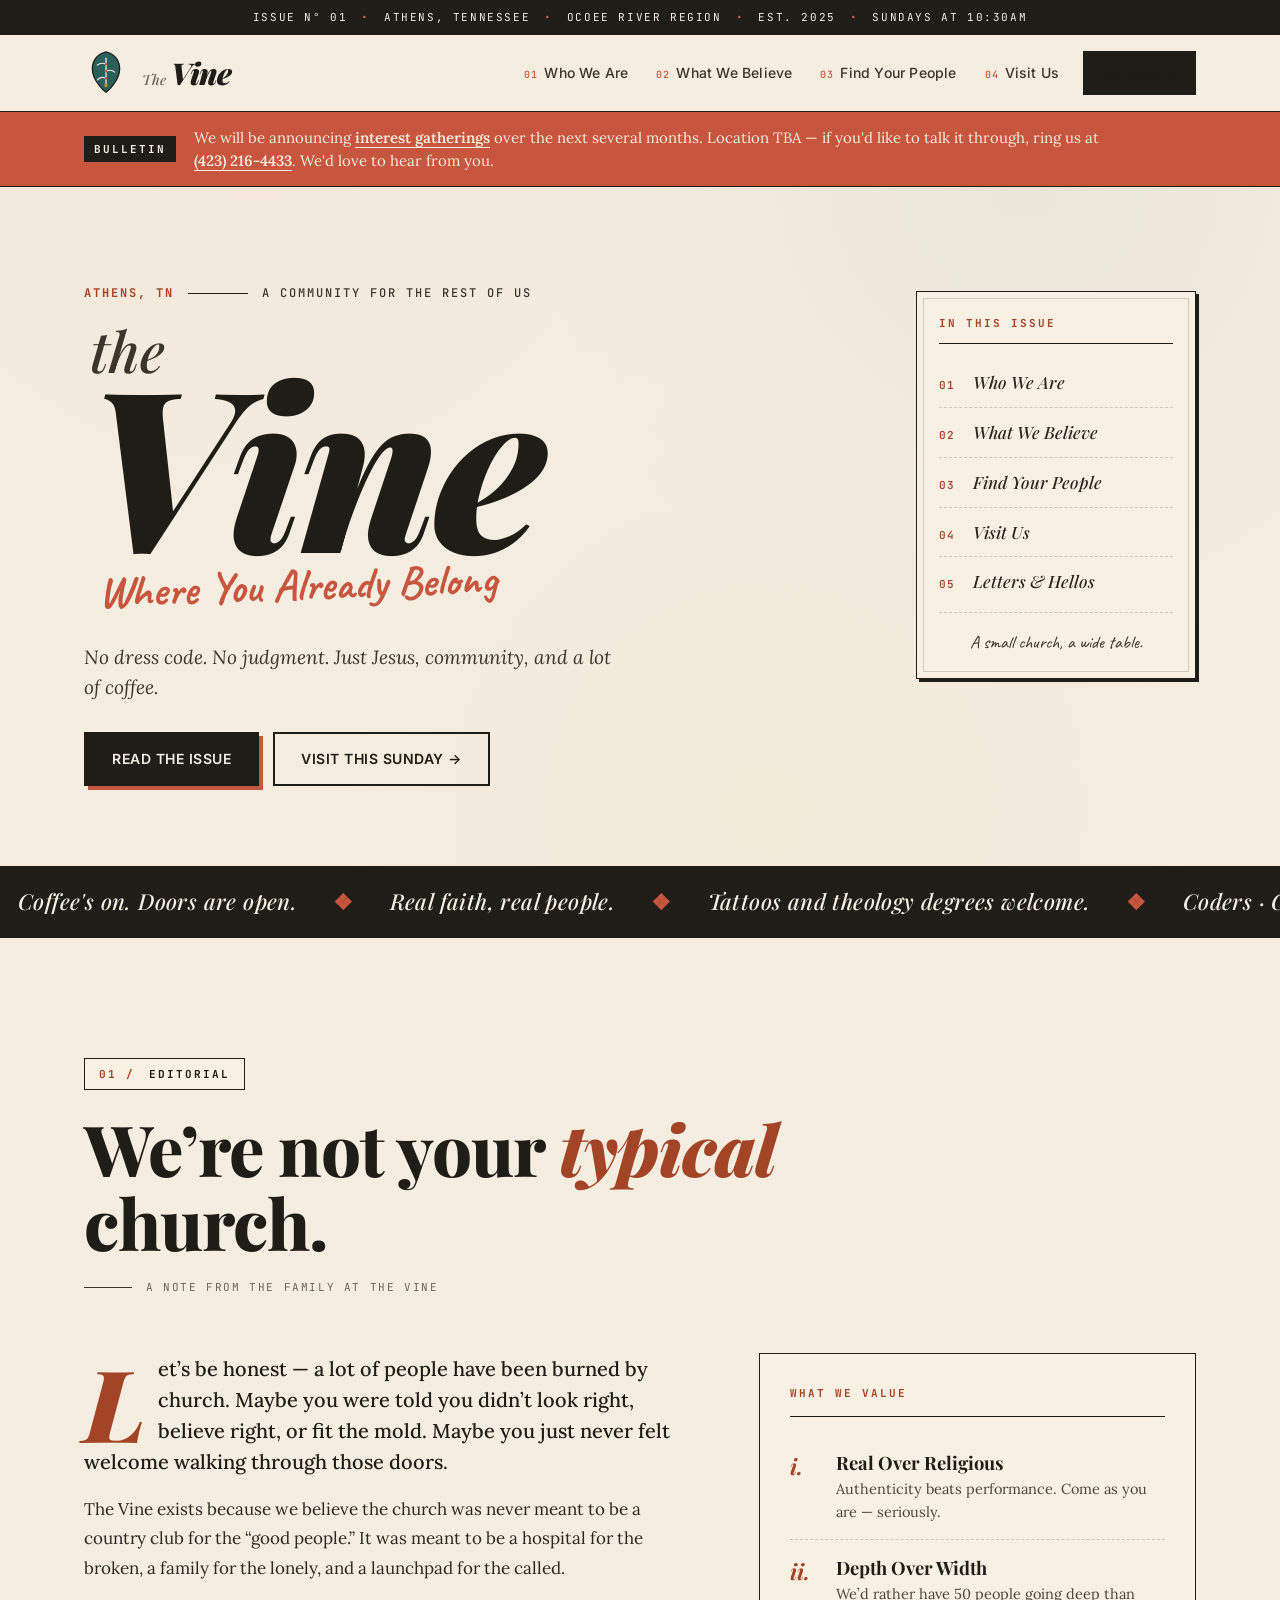
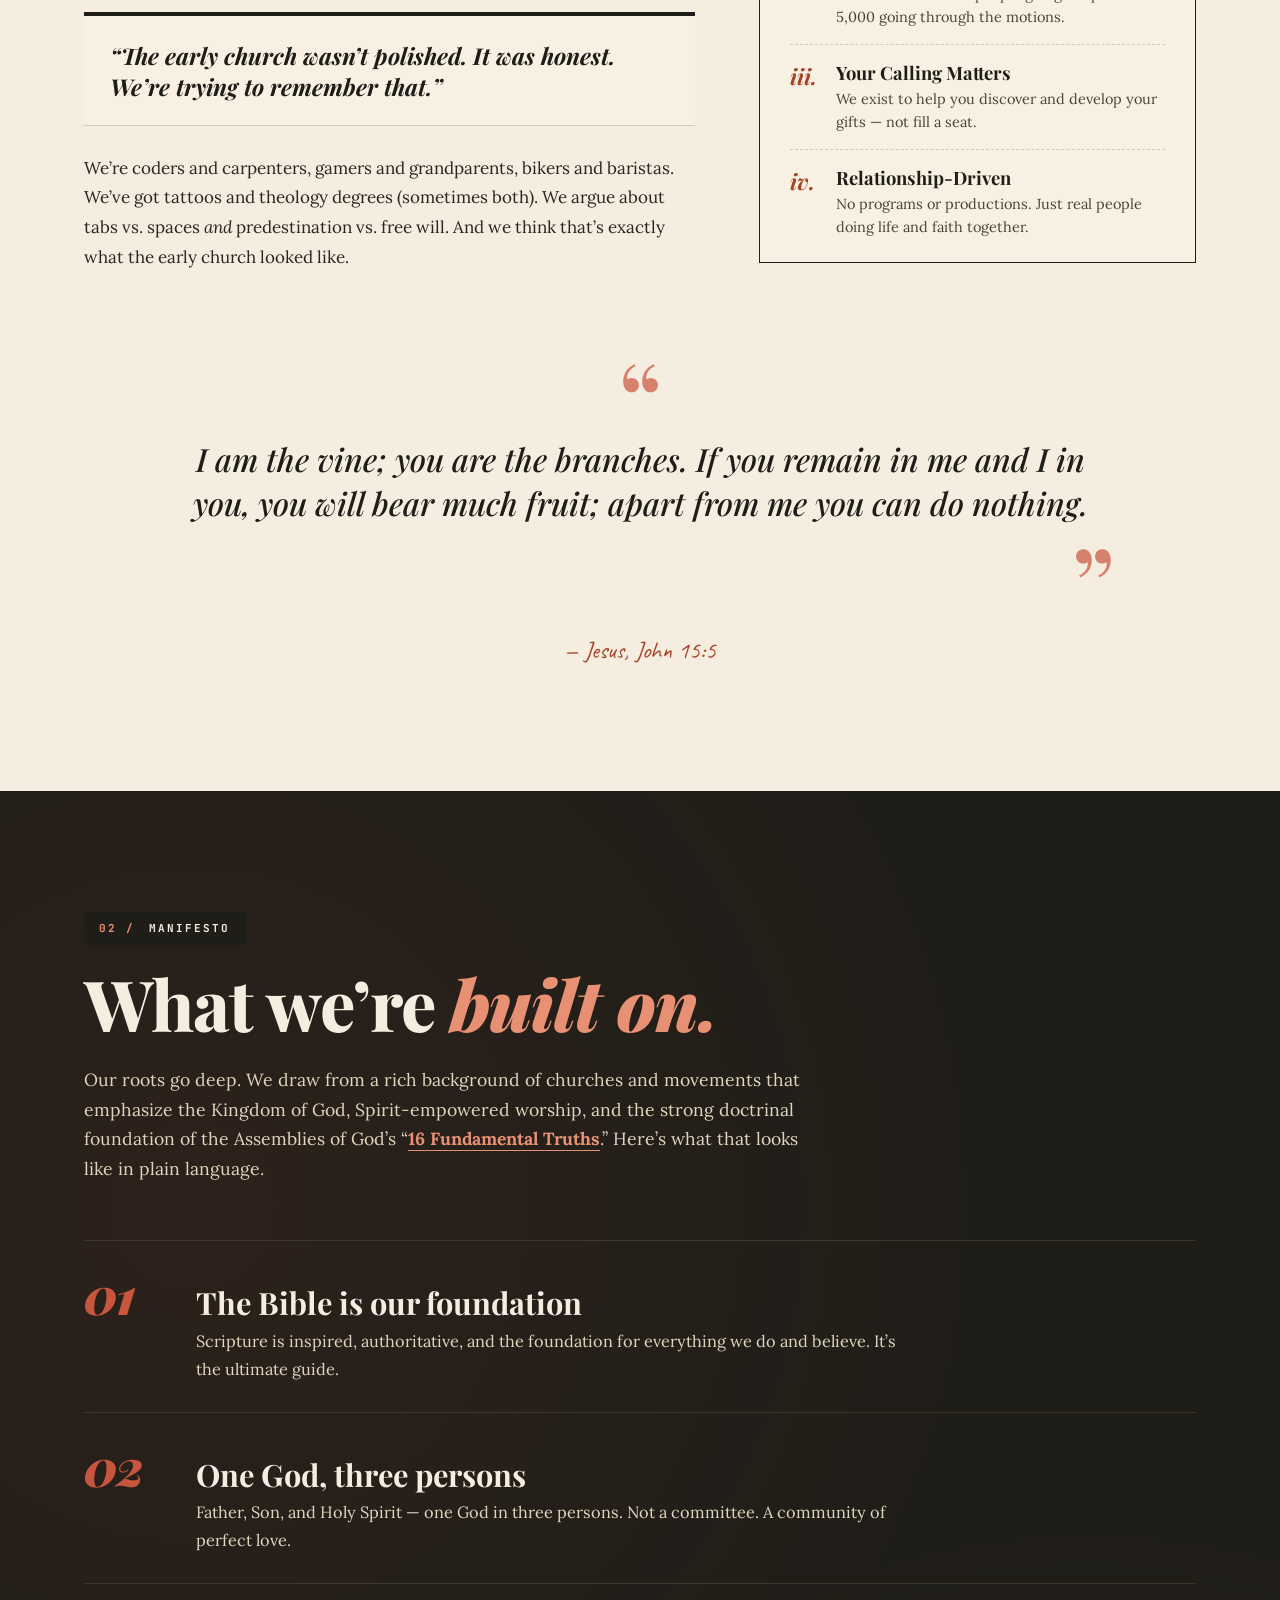
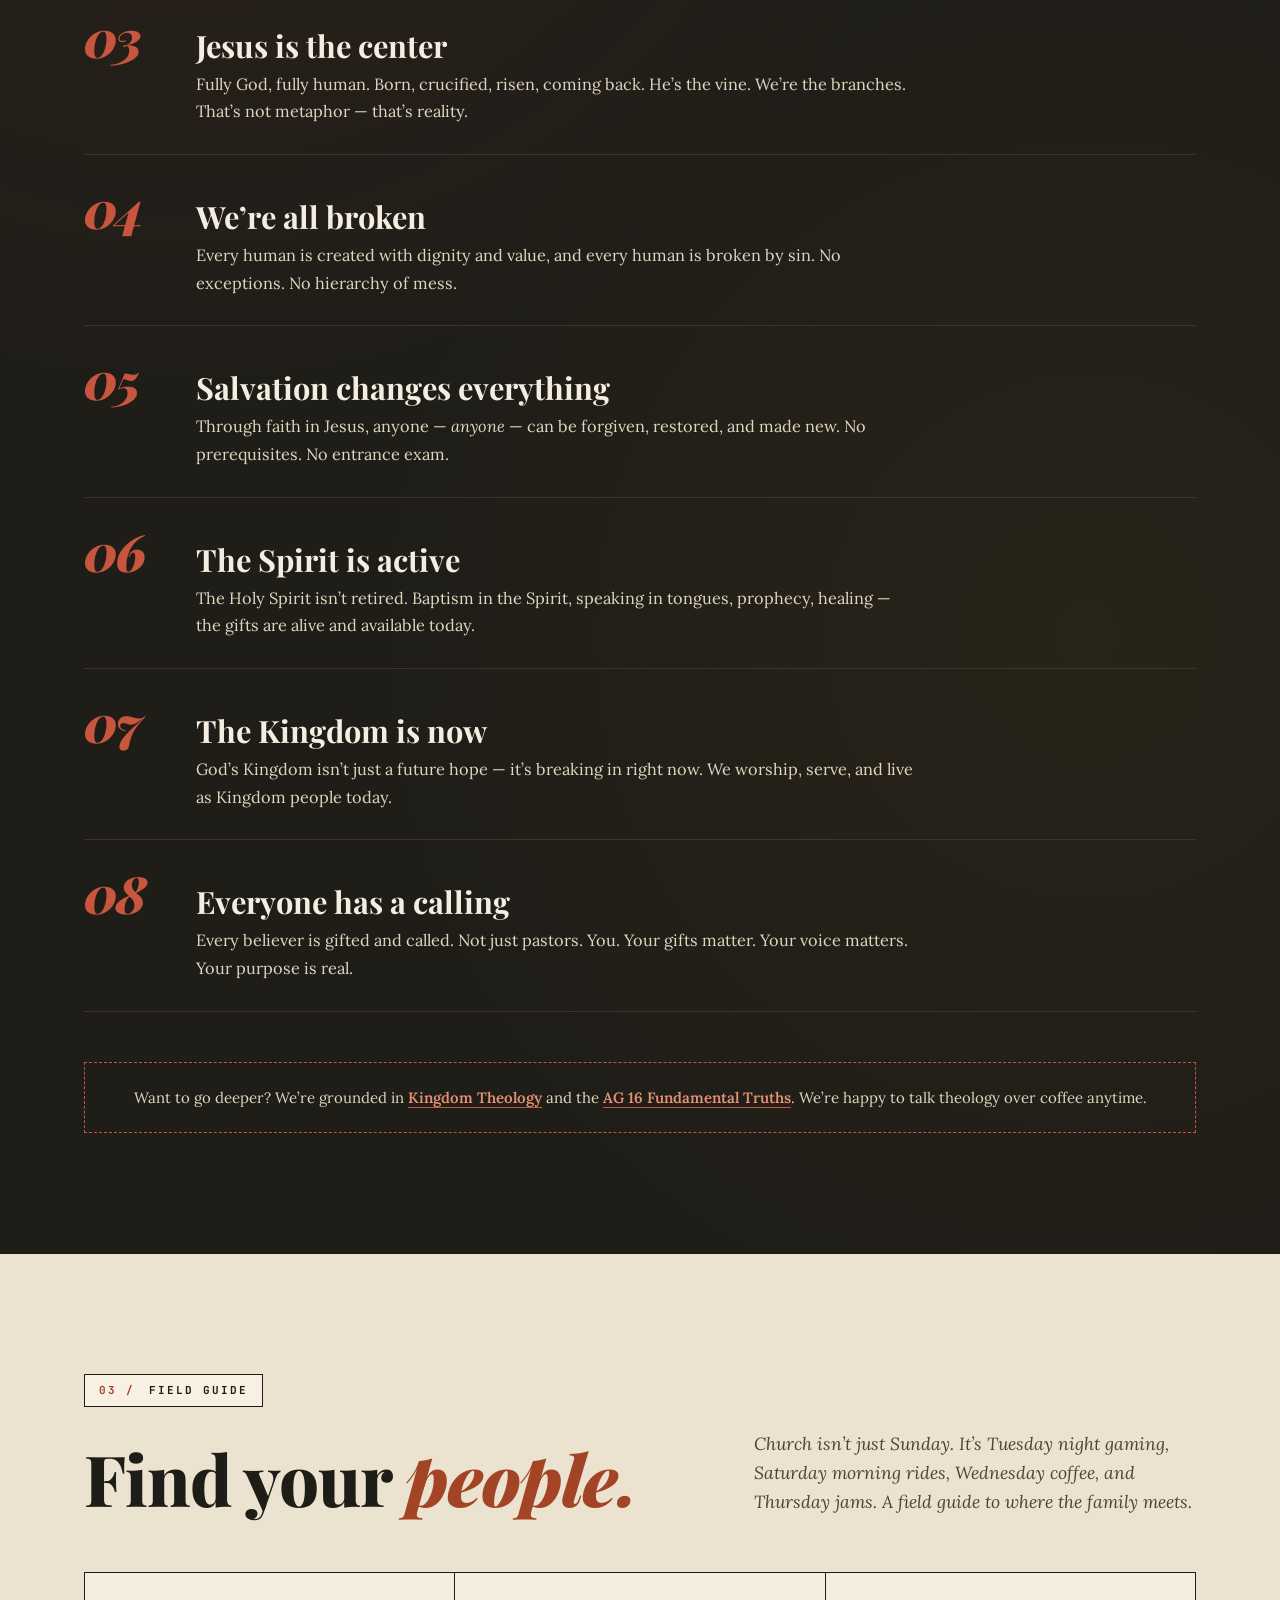
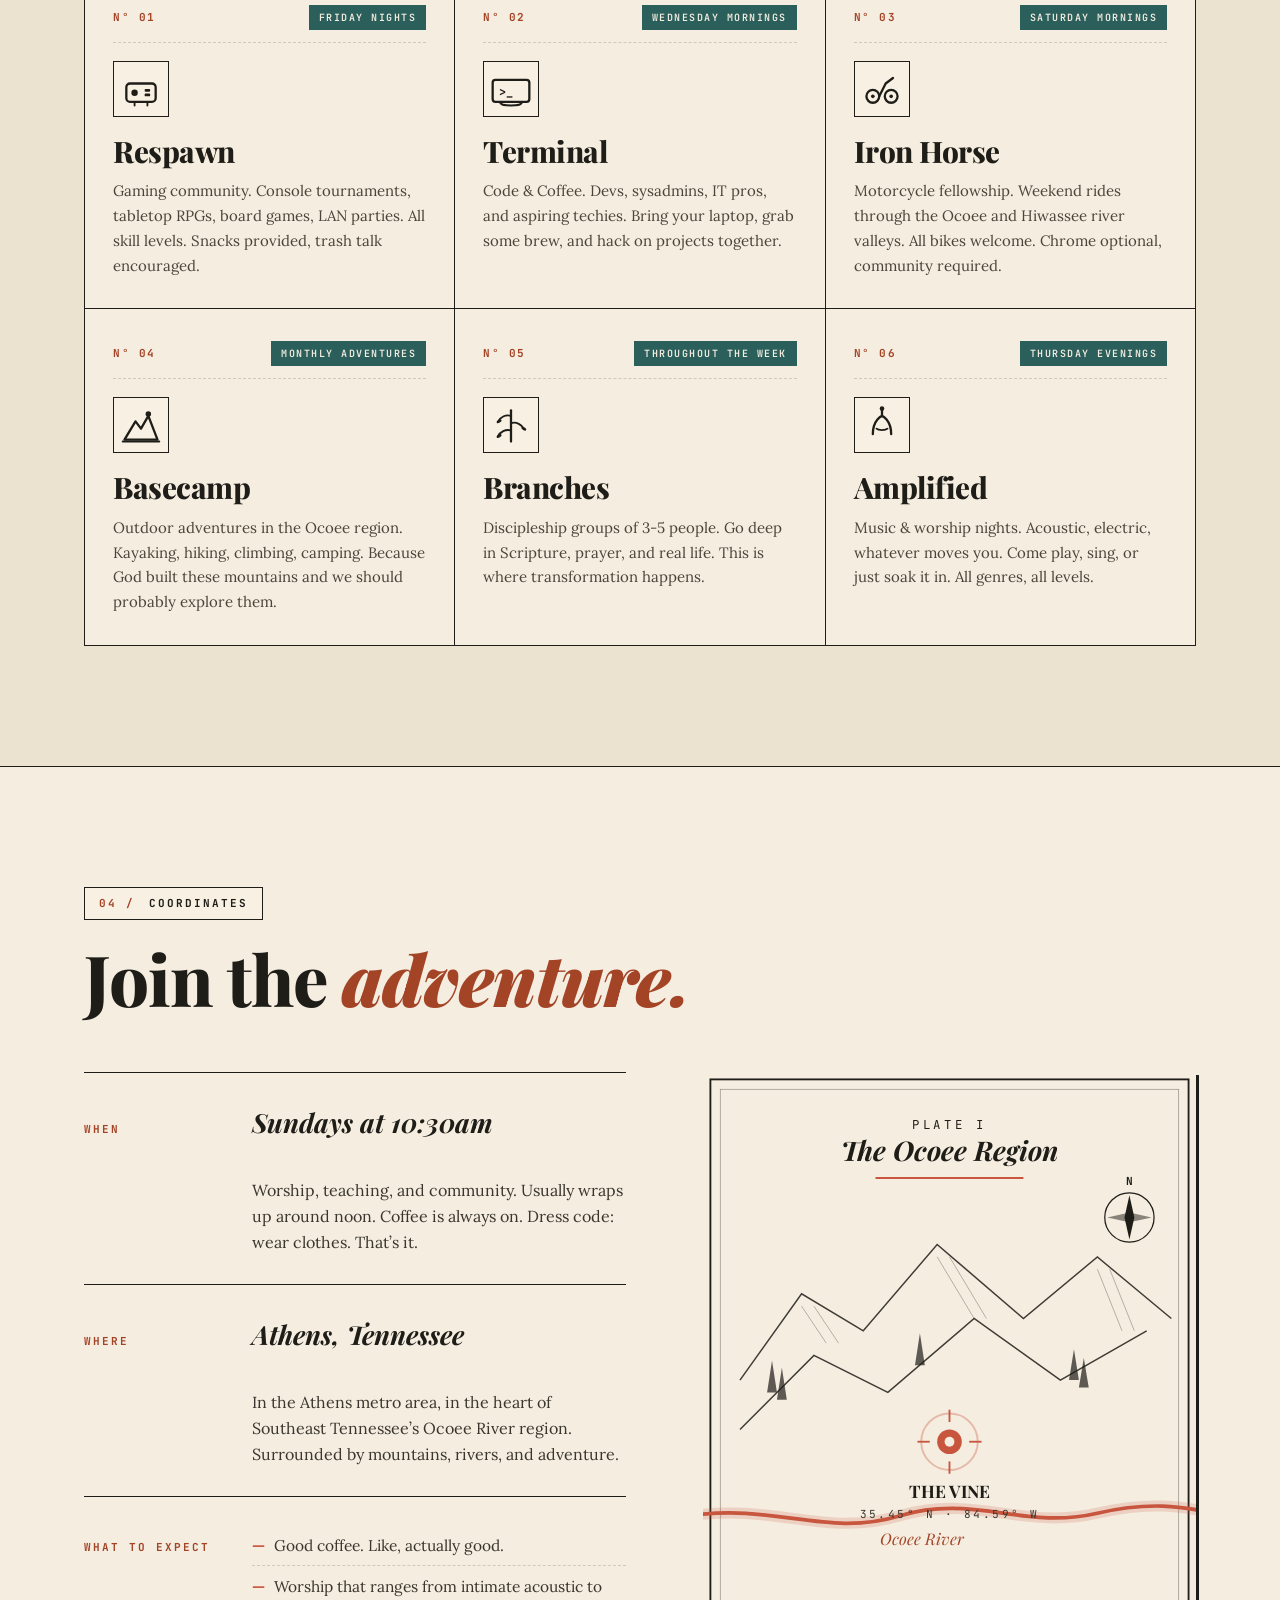
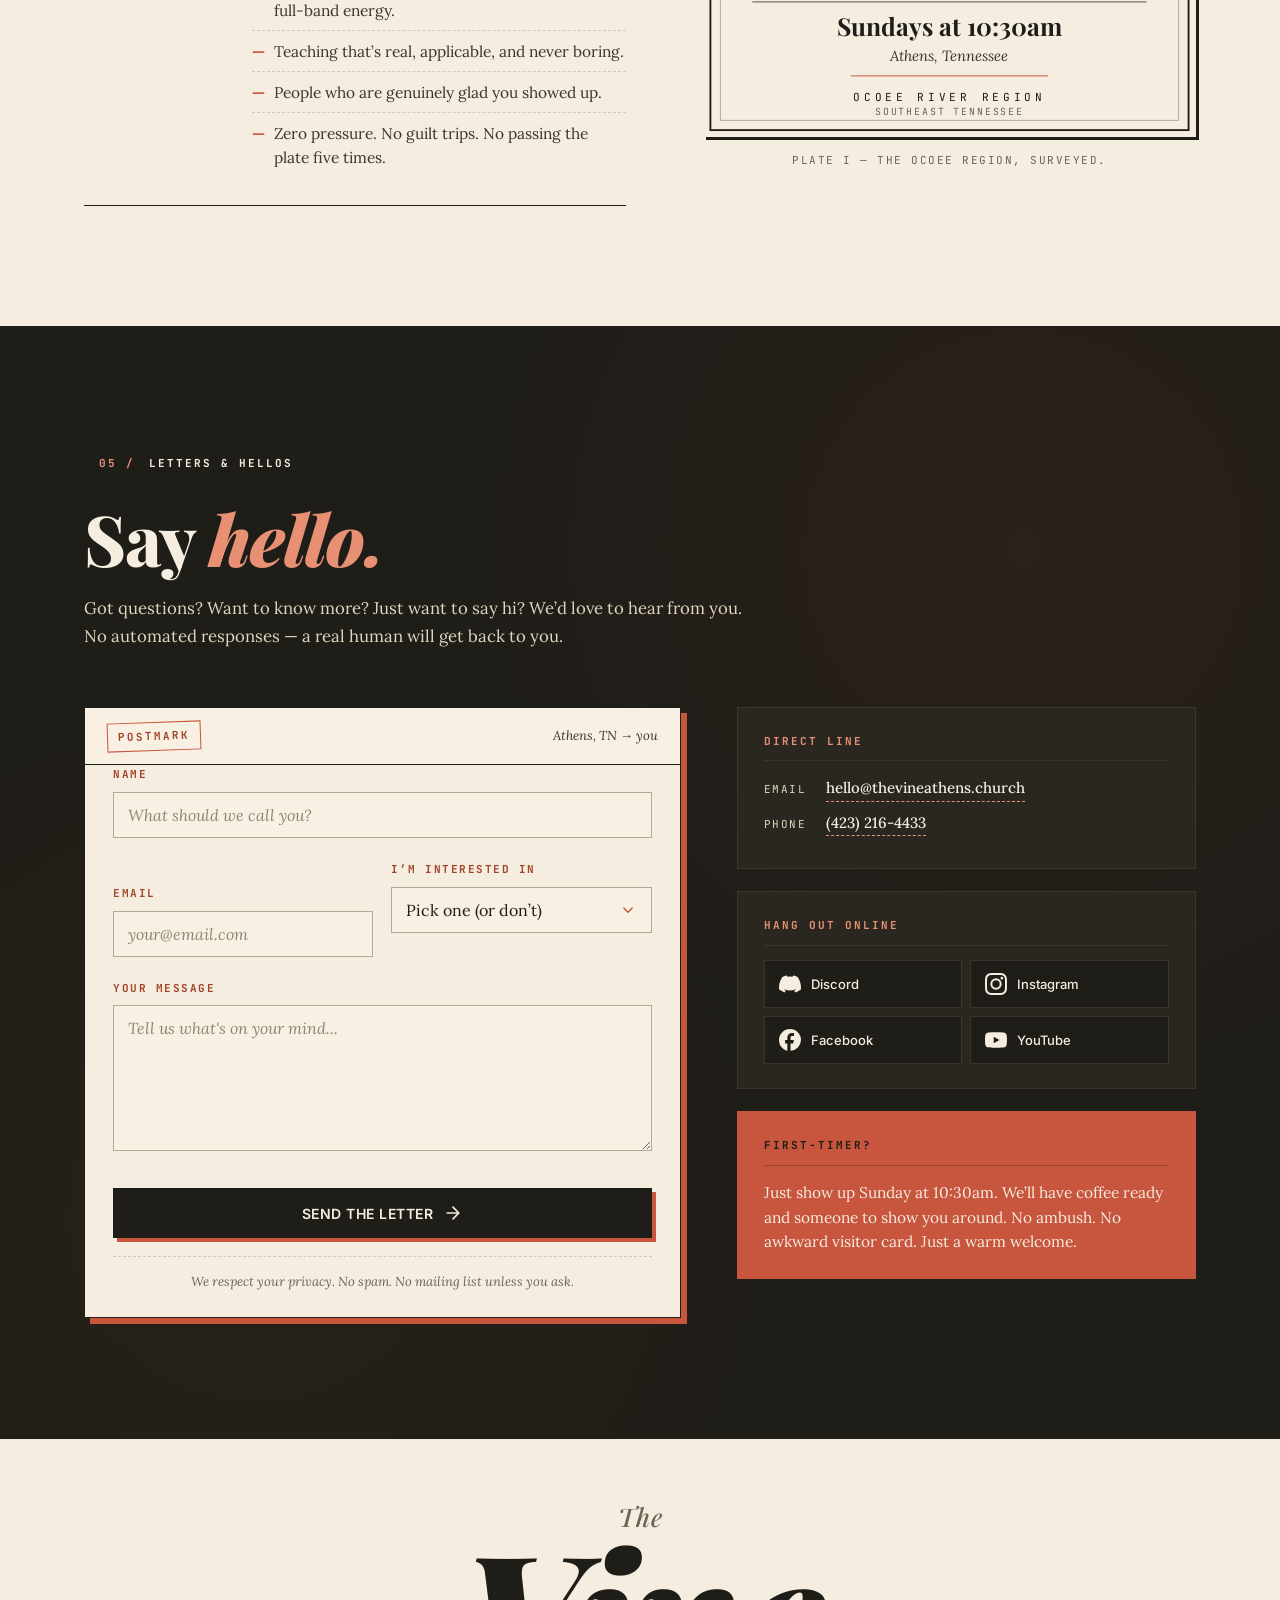
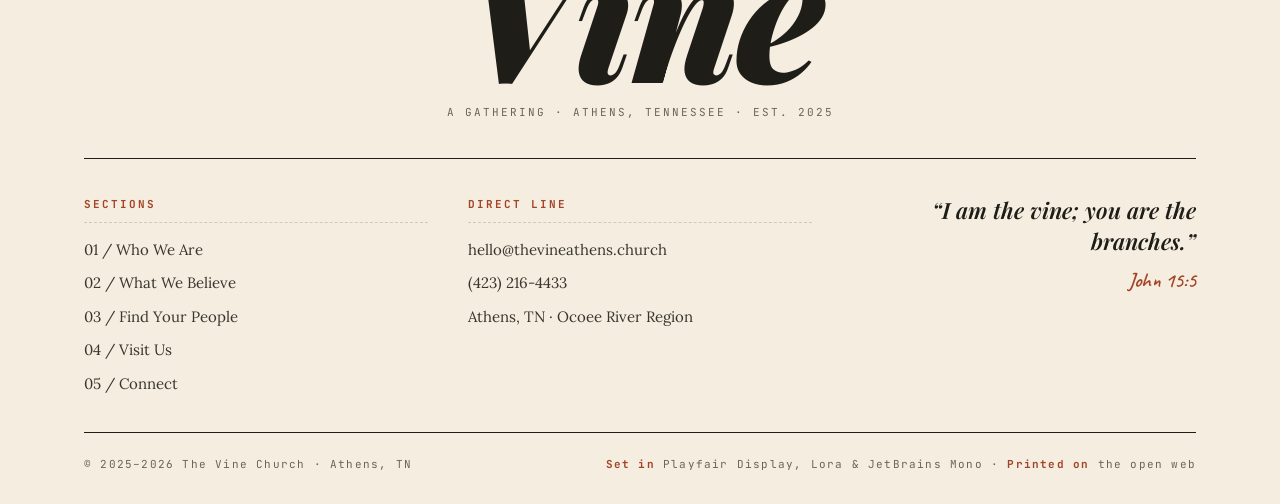
==== commit a9d3c2bd: "feat: update tagline from 'Where Misfits Find Family' to 'Where You Already Belong' Replace all 22 i" ====
--- a/index.html
+++ b/index.html
@@ -4,11 +4,11 @@
   <meta charset="UTF-8">
   <meta name="viewport" content="width=device-width, initial-scale=1.0">
 
-  <title>The Vine | Where Misfits Find Family</title>
+  <title>The Vine | Where You Already Belong</title>
   <meta name="description" content="A church in Athens, TN for the rest of us. Real faith, real people, no dress code. Located near the Ocoee River in Southeast Tennessee.">
   <meta name="keywords" content="church, Athens TN, Cleveland TN, Ocoee, non-traditional church, inclusive church, vineyard, assembly of god">
 
-  <meta property="og:title" content="The Vine | Where Misfits Find Family">
+  <meta property="og:title" content="The Vine | Where You Already Belong">
   <meta property="og:description" content="Not your typical church. A community for gamers, coders, bikers, and everyone who has ever felt like they don't belong.">
   <meta property="og:type" content="website">
   <meta property="og:url" content="https://thevineathens.church/">
@@ -118,7 +118,7 @@
         <span class="cover-headline-vine">Vine</span>
       </div>
 
-      <p class="cover-tagline">Where Misfits Find Family</p>
+      <p class="cover-tagline">Where You Already Belong</p>
 
       <p class="cover-deck">
         No dress code. No judgment. Just Jesus, community,
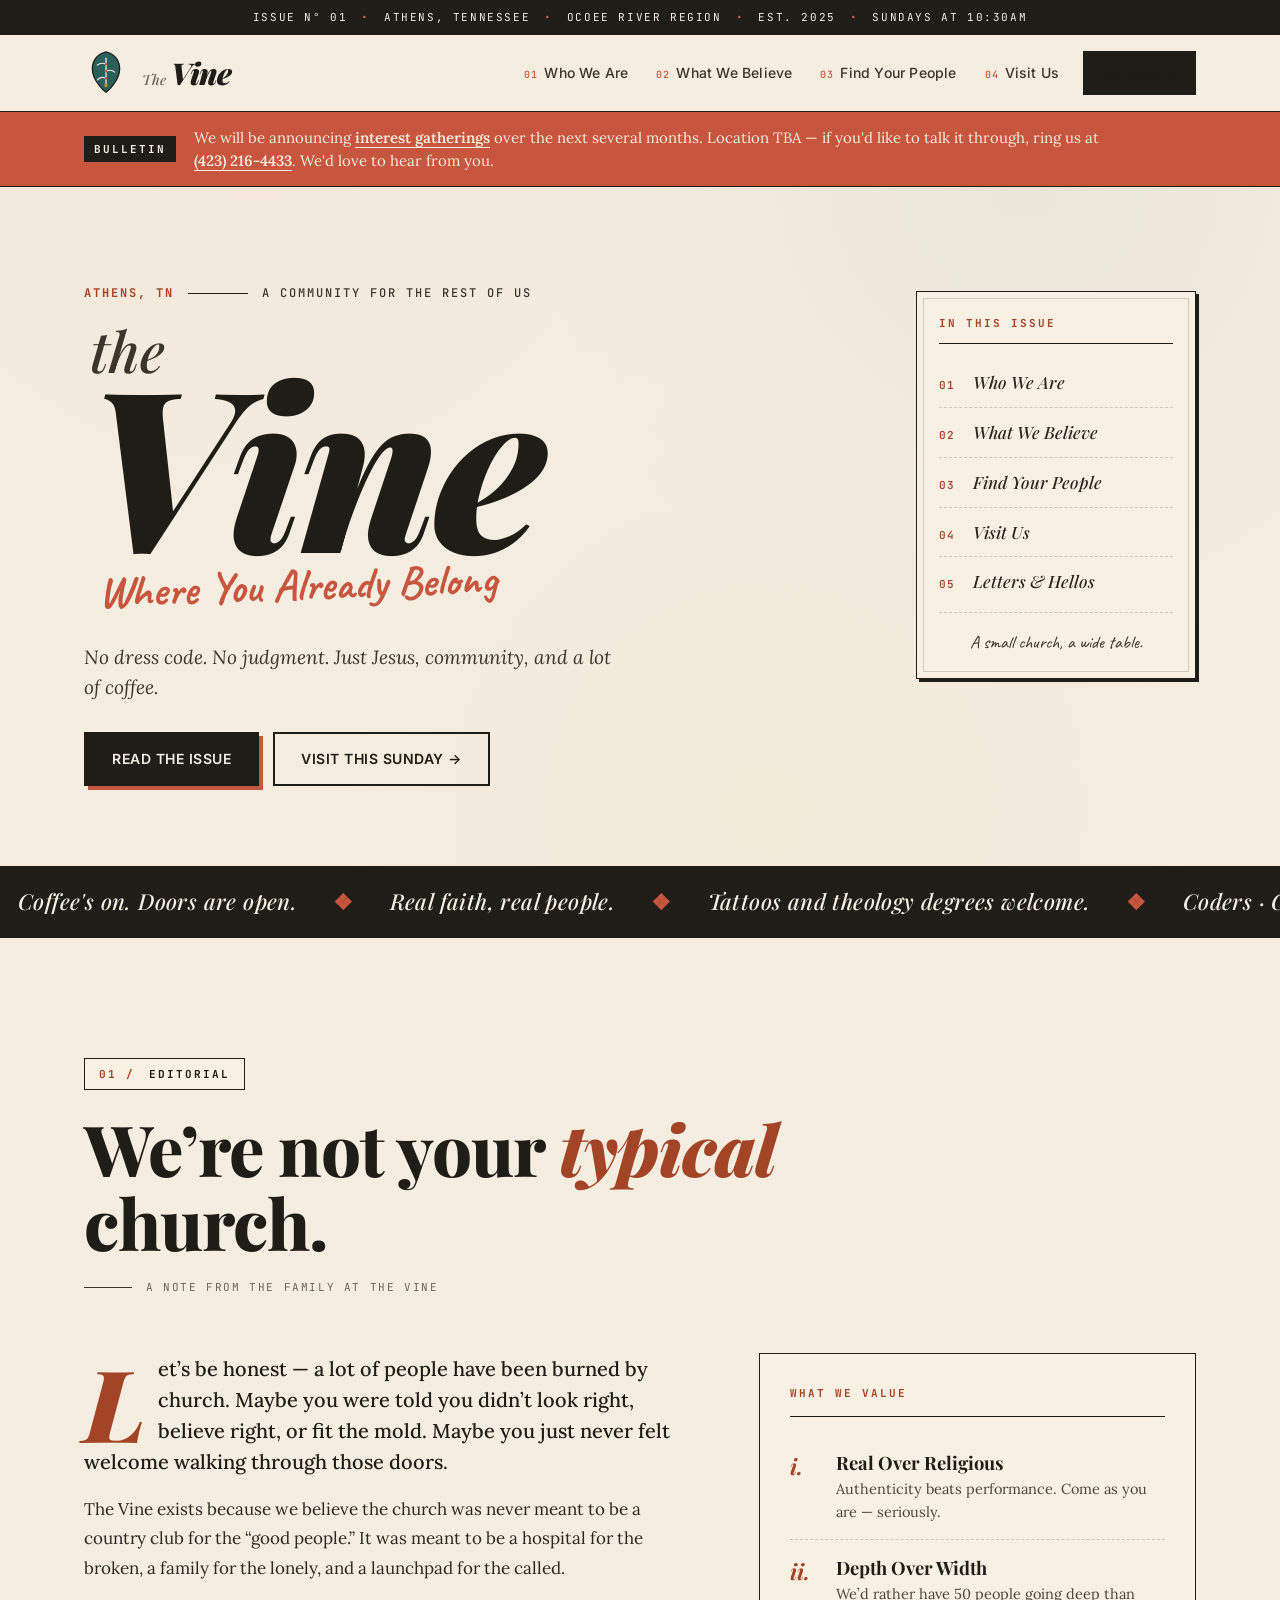
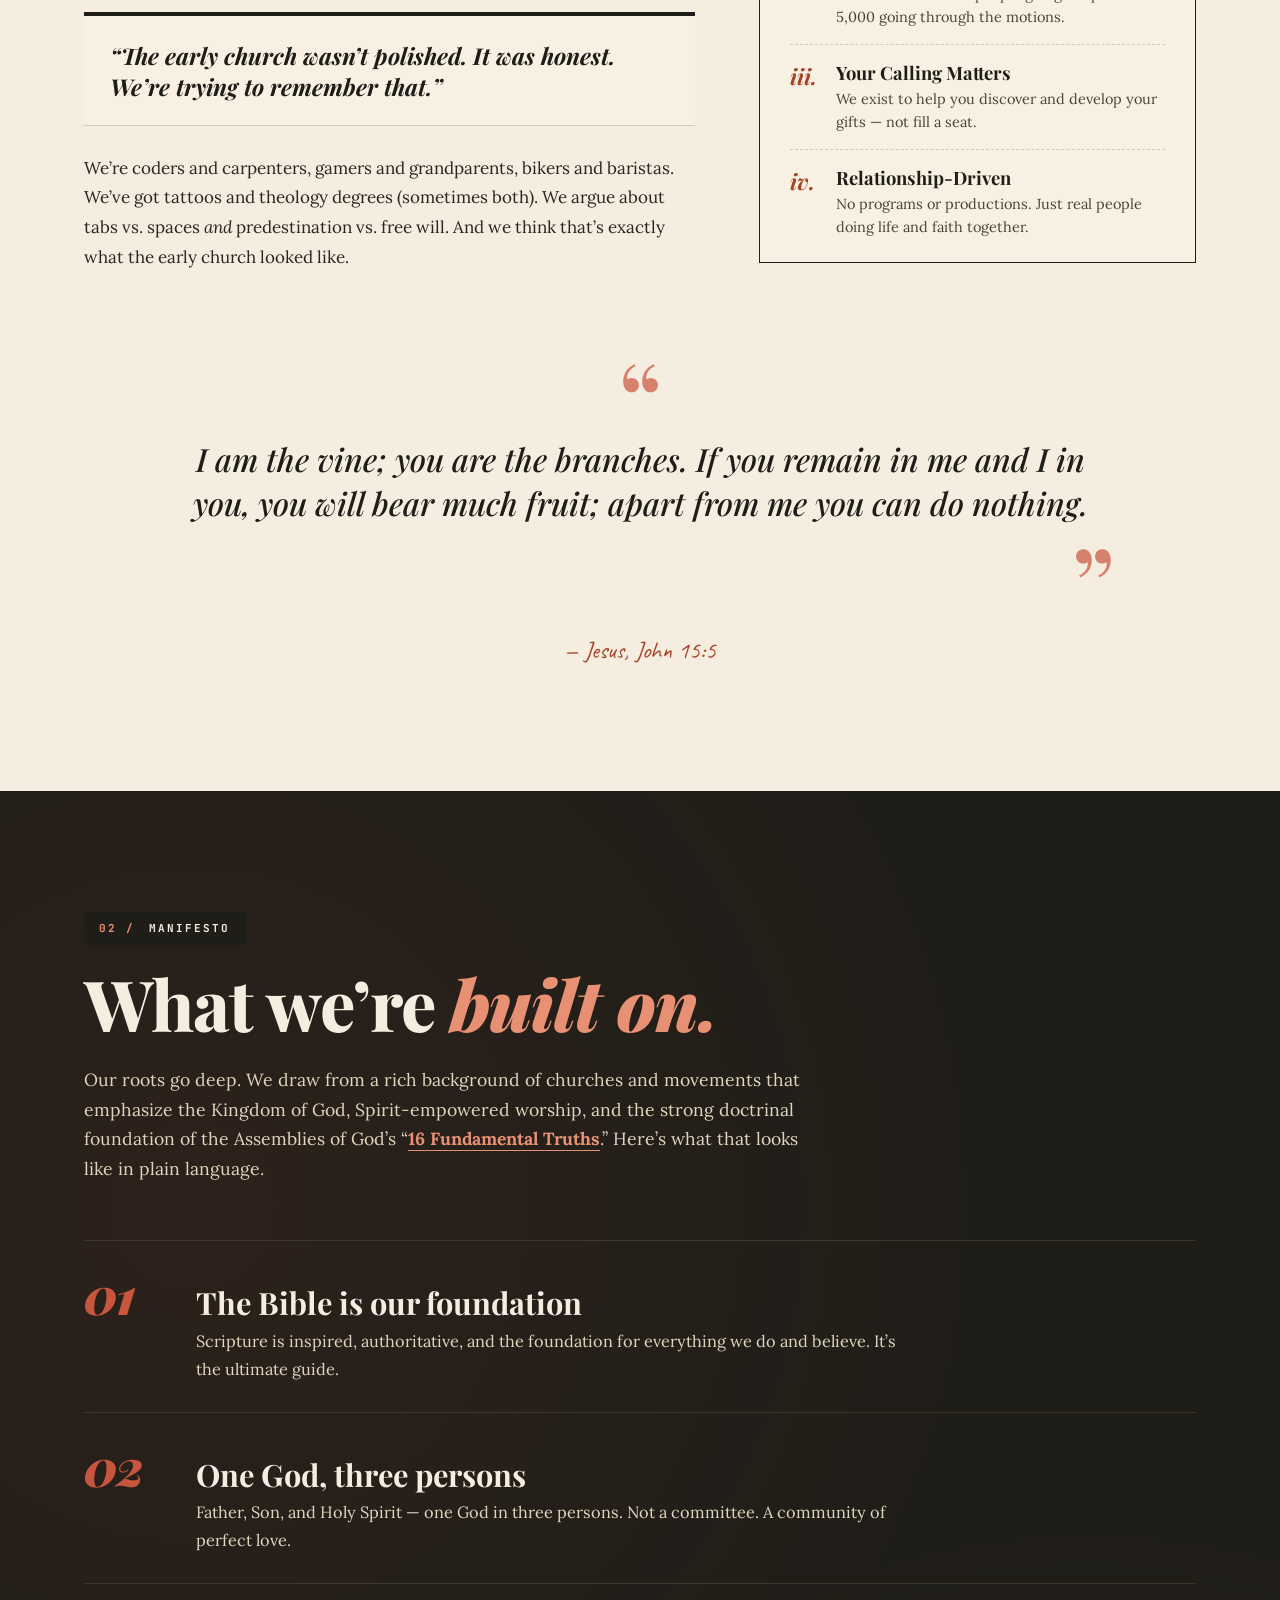
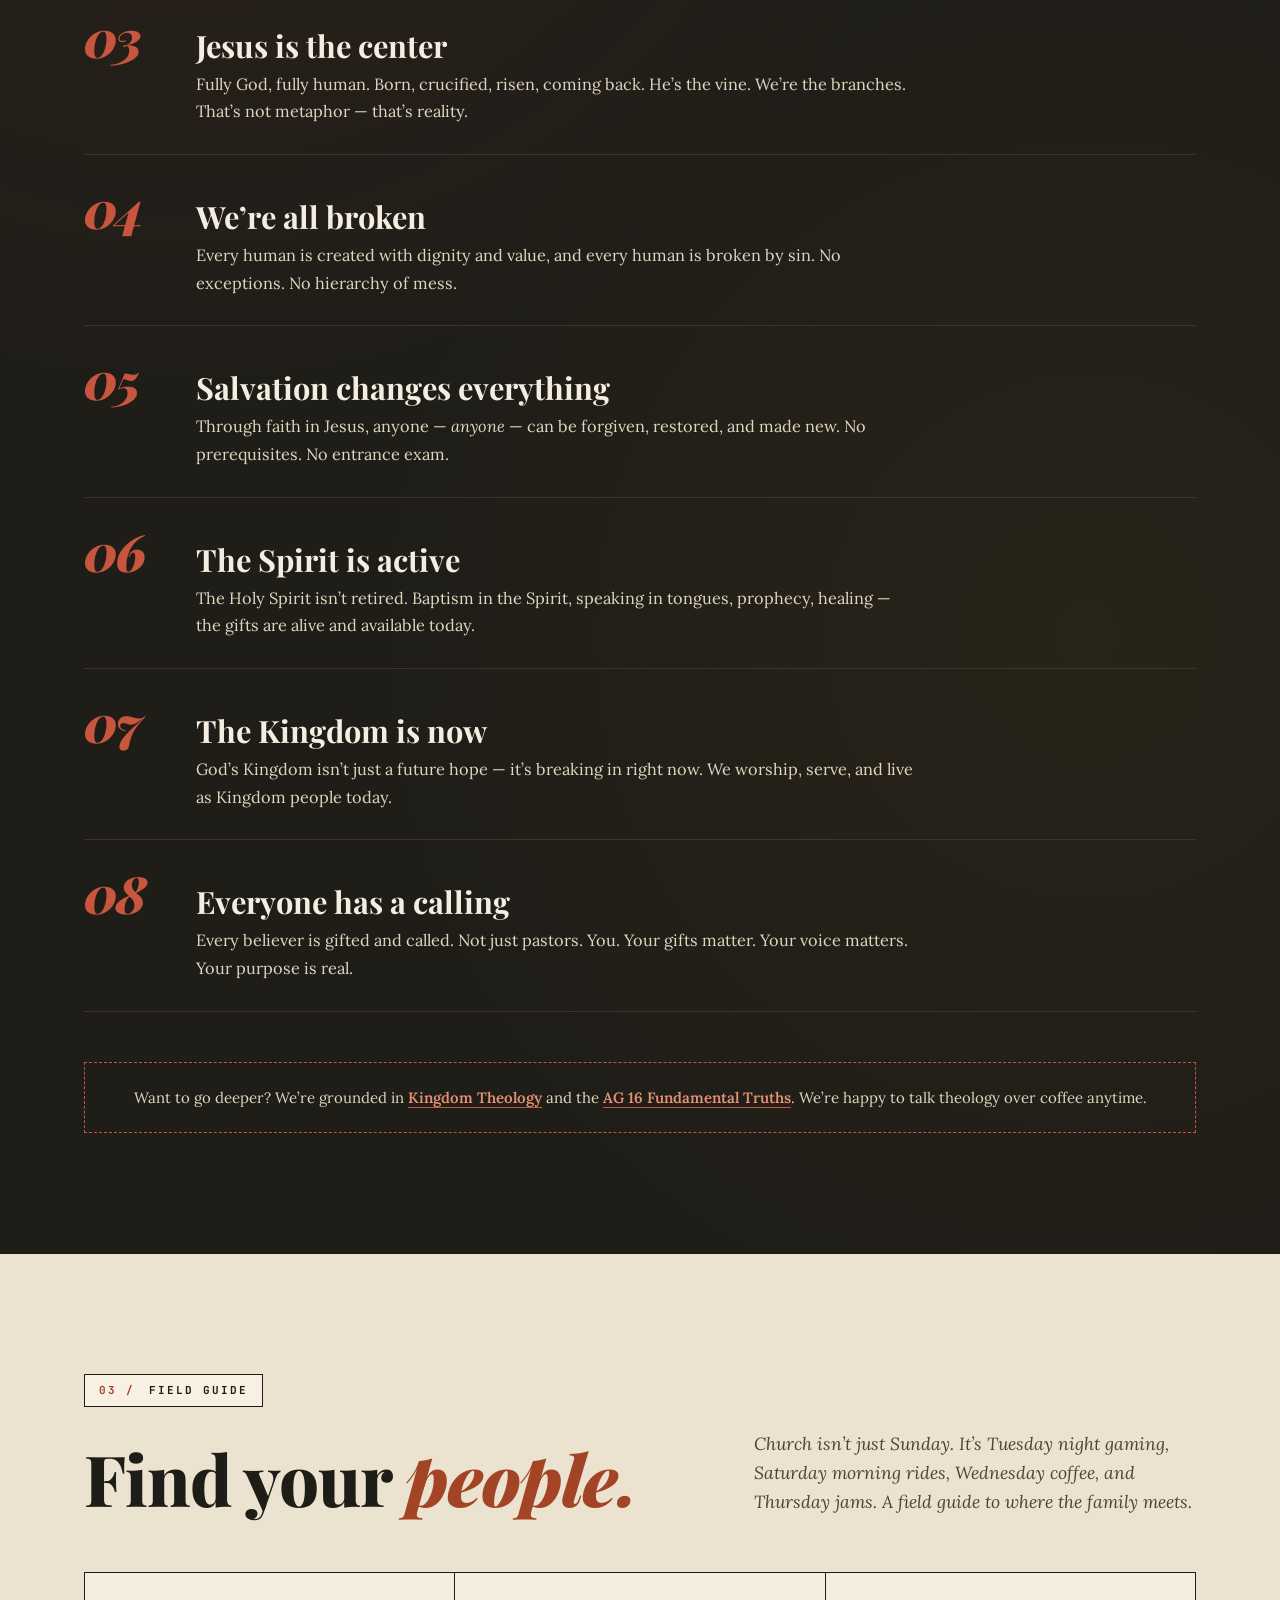
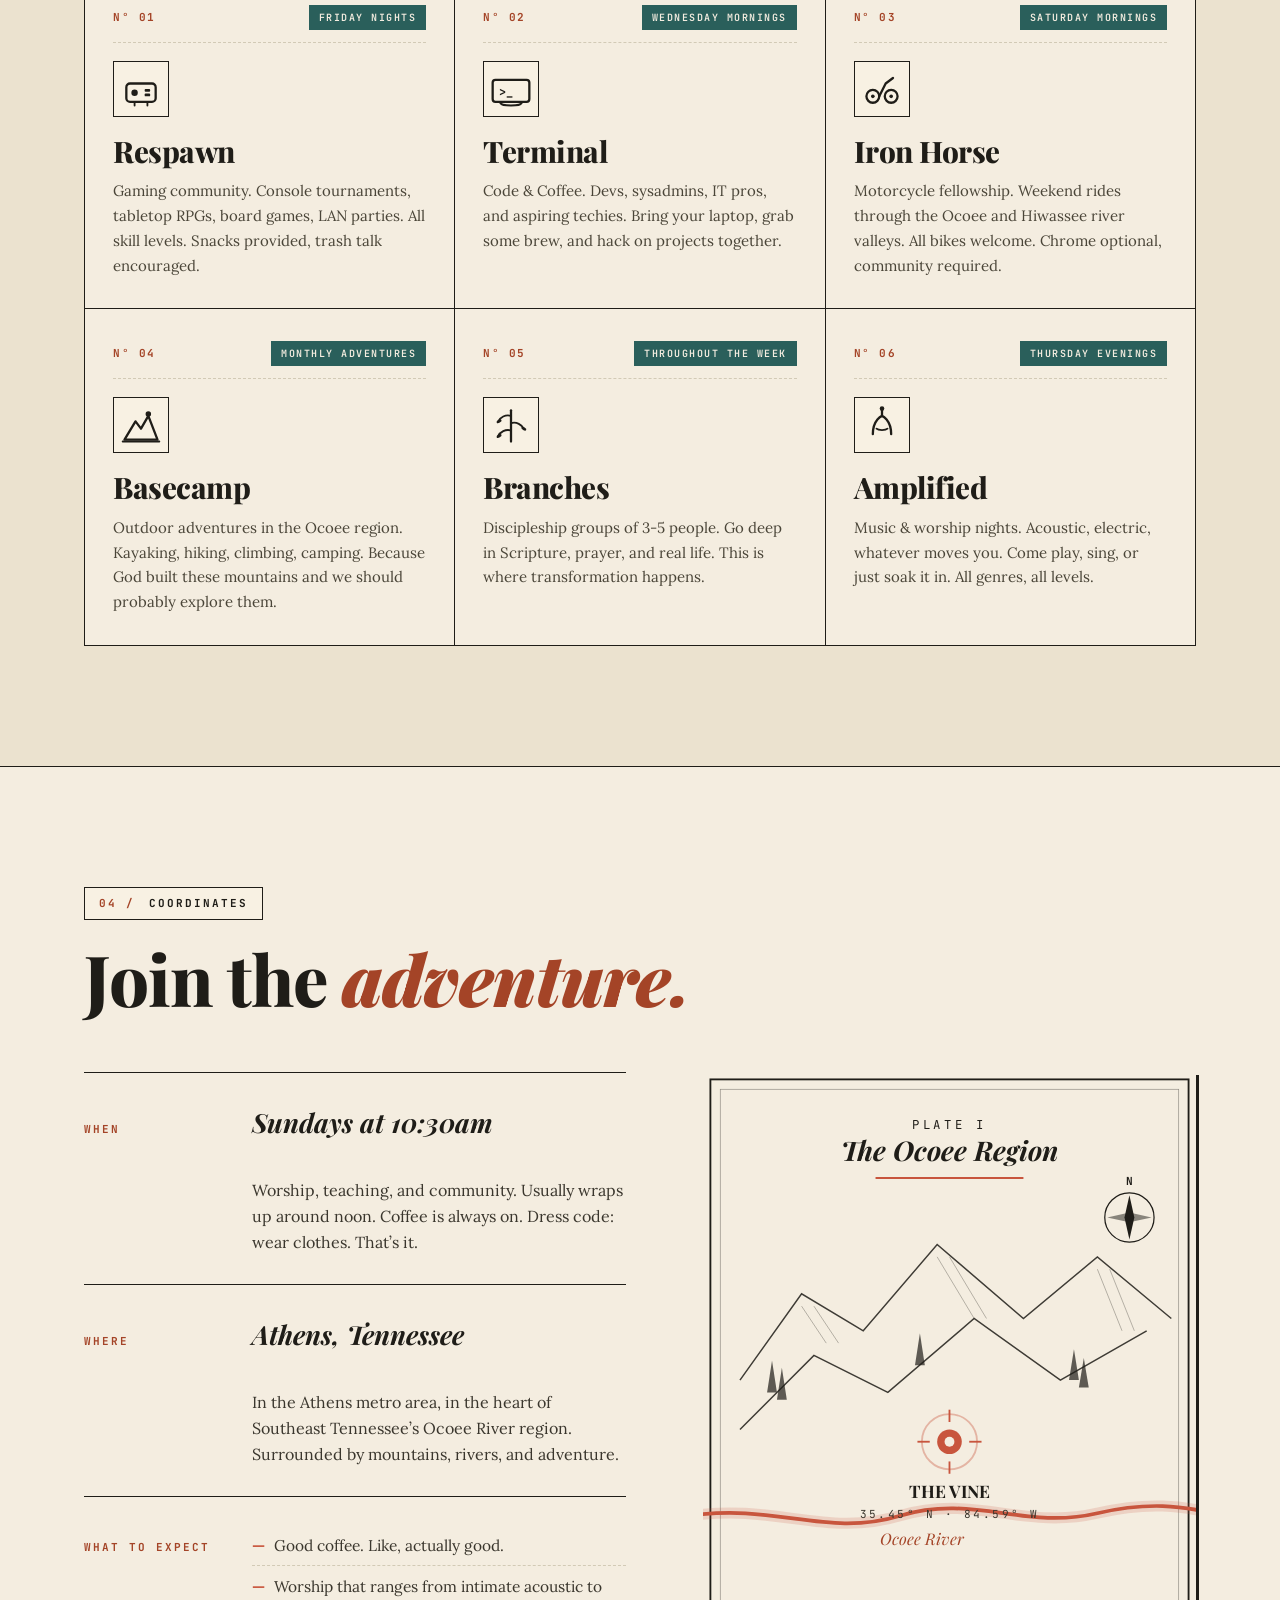
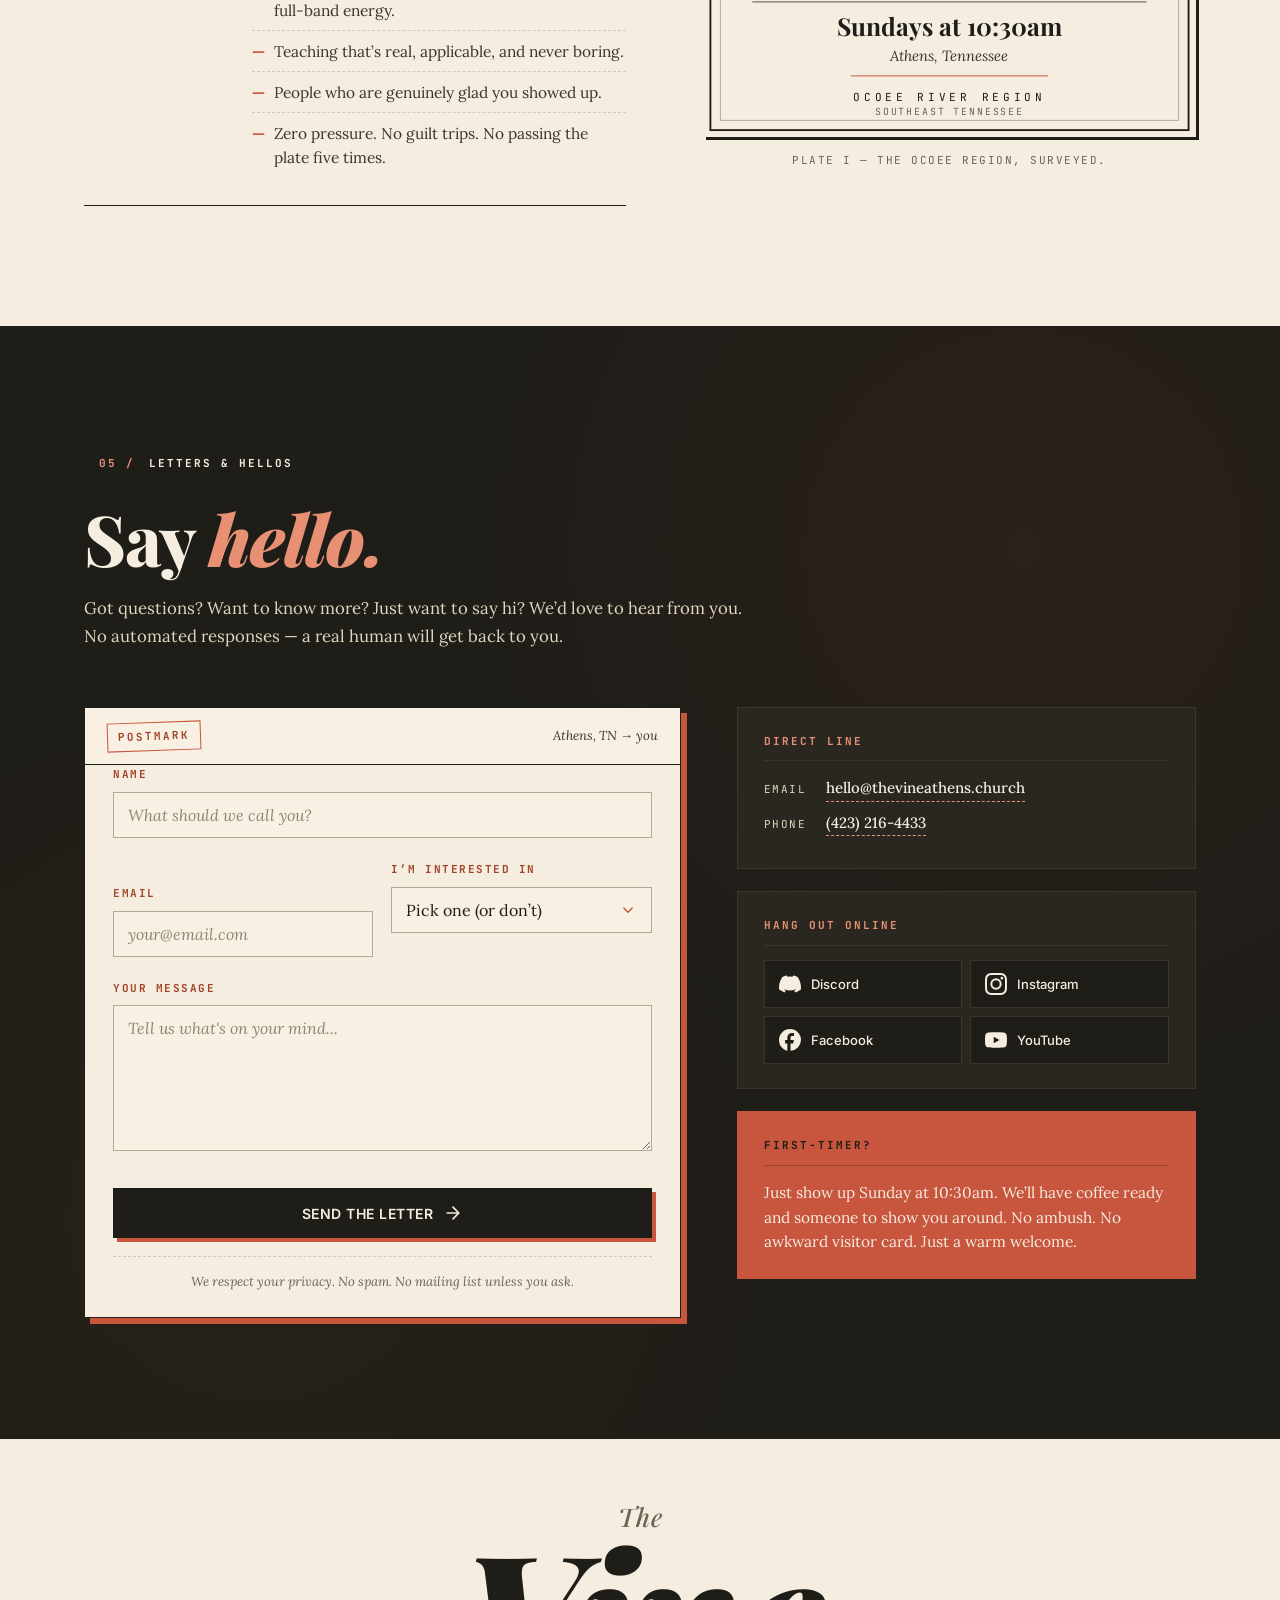
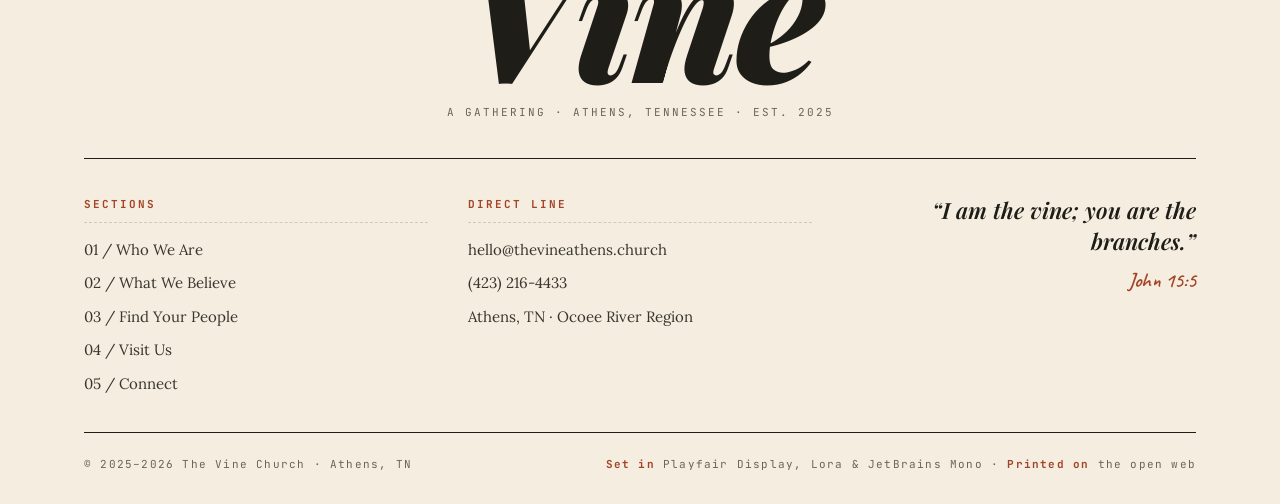
==== commit 41dd67e7: "Update index.html updating Discord Invite" ====
--- a/index.html
+++ b/index.html
@@ -715,7 +715,7 @@
           <div class="letter-card">
             <div class="letter-card-label">Hang Out Online</div>
             <div class="social-links">
-              <a href="https://discord.gg/Qq8H3bdw" class="social-link" aria-label="Discord" target="_blank" rel="noopener noreferrer">
+              <a href="https://discord.gg/X4F8NQ9E" class="social-link" aria-label="Discord" target="_blank" rel="noopener noreferrer">
                 <svg viewBox="0 0 24 24" width="22" height="22" fill="currentColor" aria-hidden="true">
                   <path d="M20.317 4.37a19.791 19.791 0 0 0-4.885-1.515.074.074 0 0 0-.079.037c-.21.375-.444.864-.608 1.25a18.27 18.27 0 0 0-5.487 0 12.64 12.64 0 0 0-.617-1.25.077.077 0 0 0-.079-.037A19.736 19.736 0 0 0 3.677 4.37a.07.07 0 0 0-.032.027C.533 9.046-.32 13.58.099 18.057a.082.082 0 0 0 .031.057 19.9 19.9 0 0 0 5.993 3.03.078.078 0 0 0 .084-.028c.462-.63.874-1.295 1.226-1.994a.076.076 0 0 0-.041-.106 13.107 13.107 0 0 1-1.872-.892.077.077 0 0 1-.008-.128 10.2 10.2 0 0 0 .372-.292.074.074 0 0 1 .077-.01c3.928 1.793 8.18 1.793 12.062 0a.074.074 0 0 1 .078.01c.12.098.246.198.373.292a.077.077 0 0 1-.006.127 12.299 12.299 0 0 1-1.873.892.077.077 0 0 0-.041.107c.36.698.772 1.362 1.225 1.993a.076.076 0 0 0 .084.028 19.839 19.839 0 0 0 6.002-3.03.077.077 0 0 0 .032-.054c.5-5.177-.838-9.674-3.549-13.66a.061.061 0 0 0-.031-.03z"/>
                 </svg>
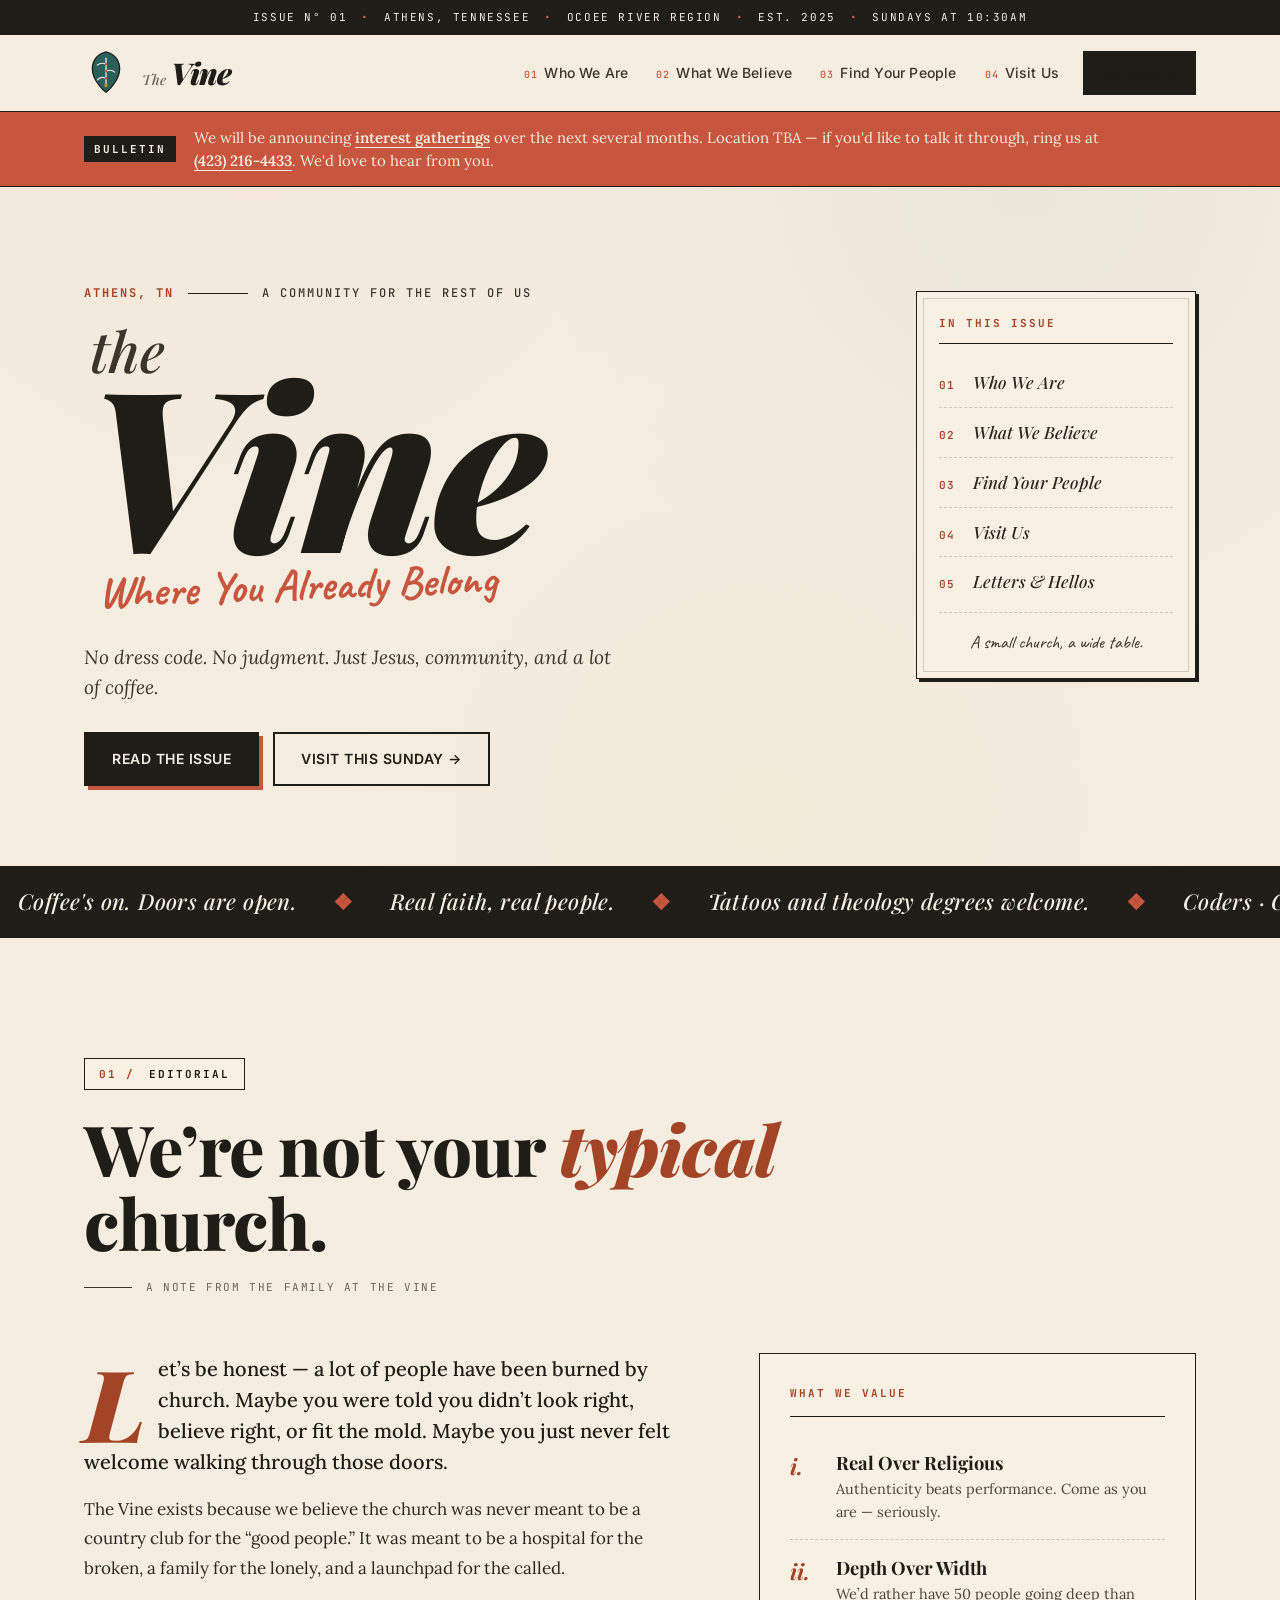
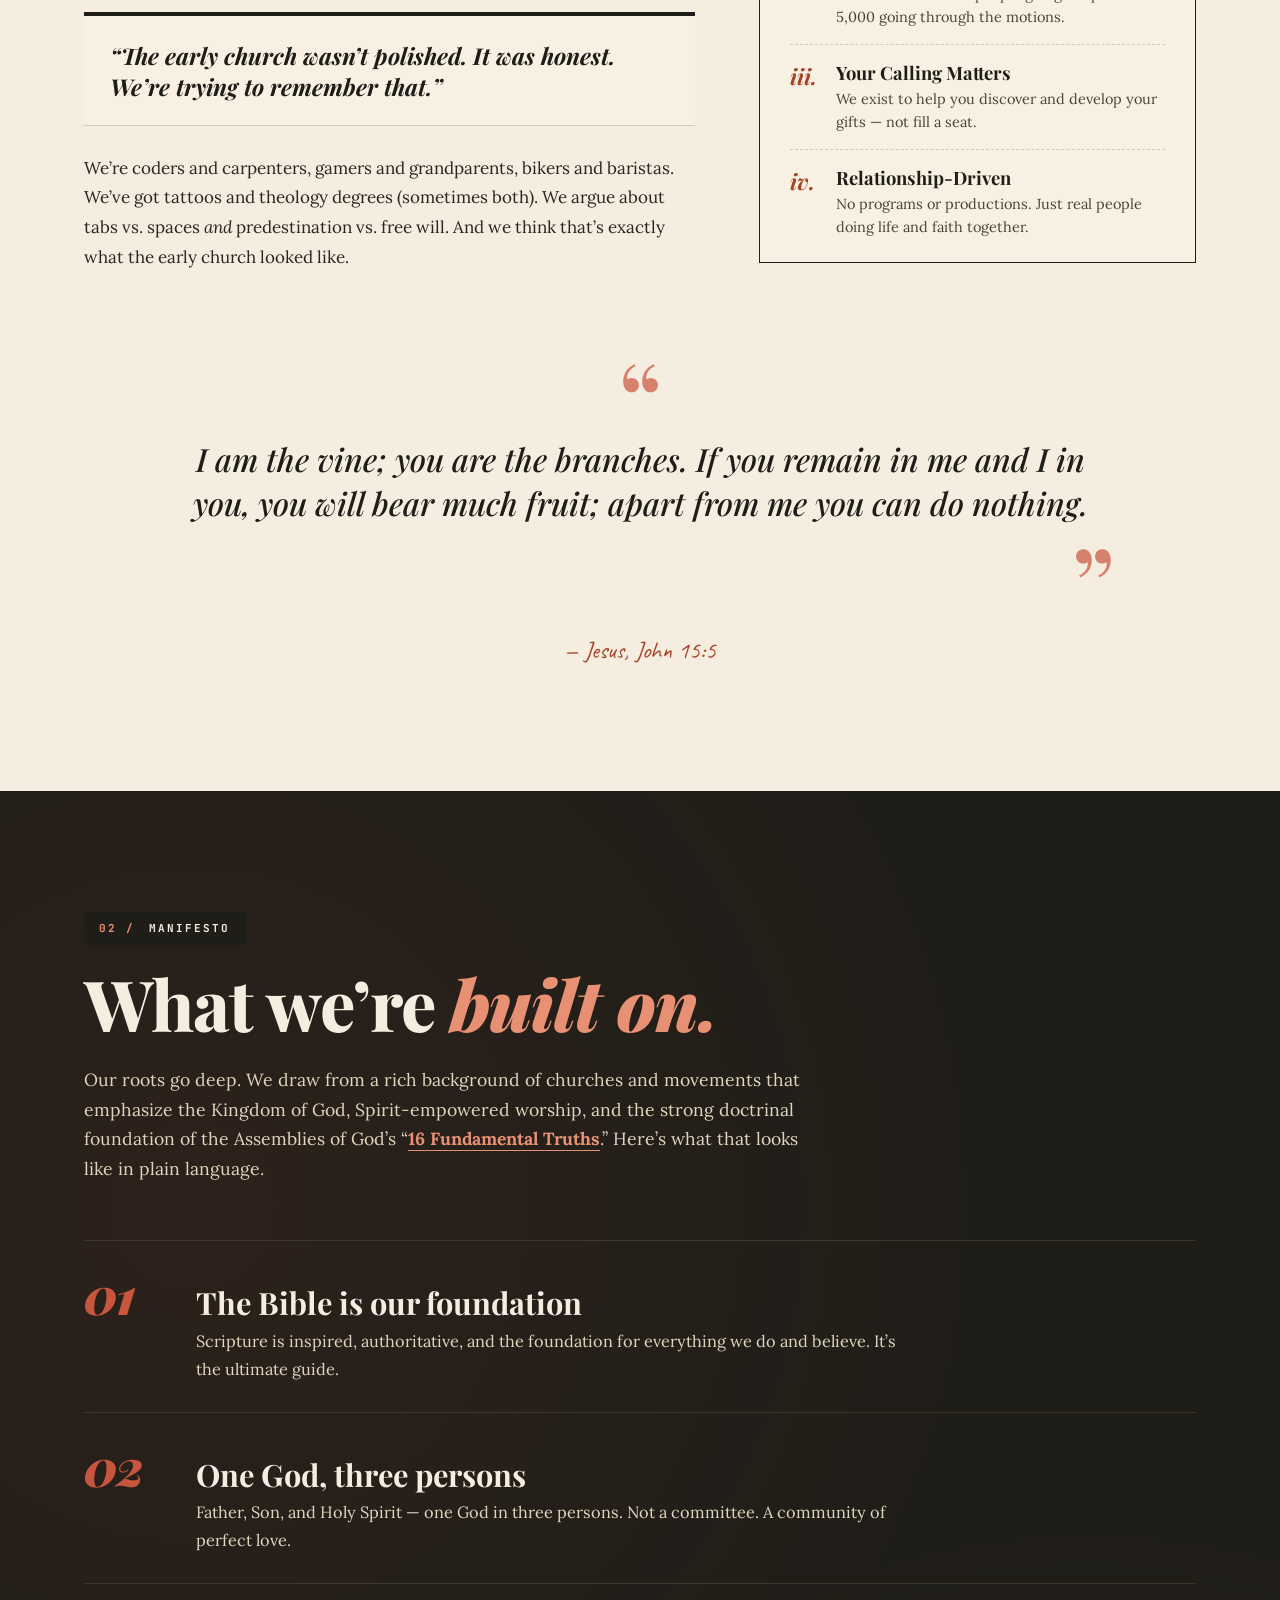
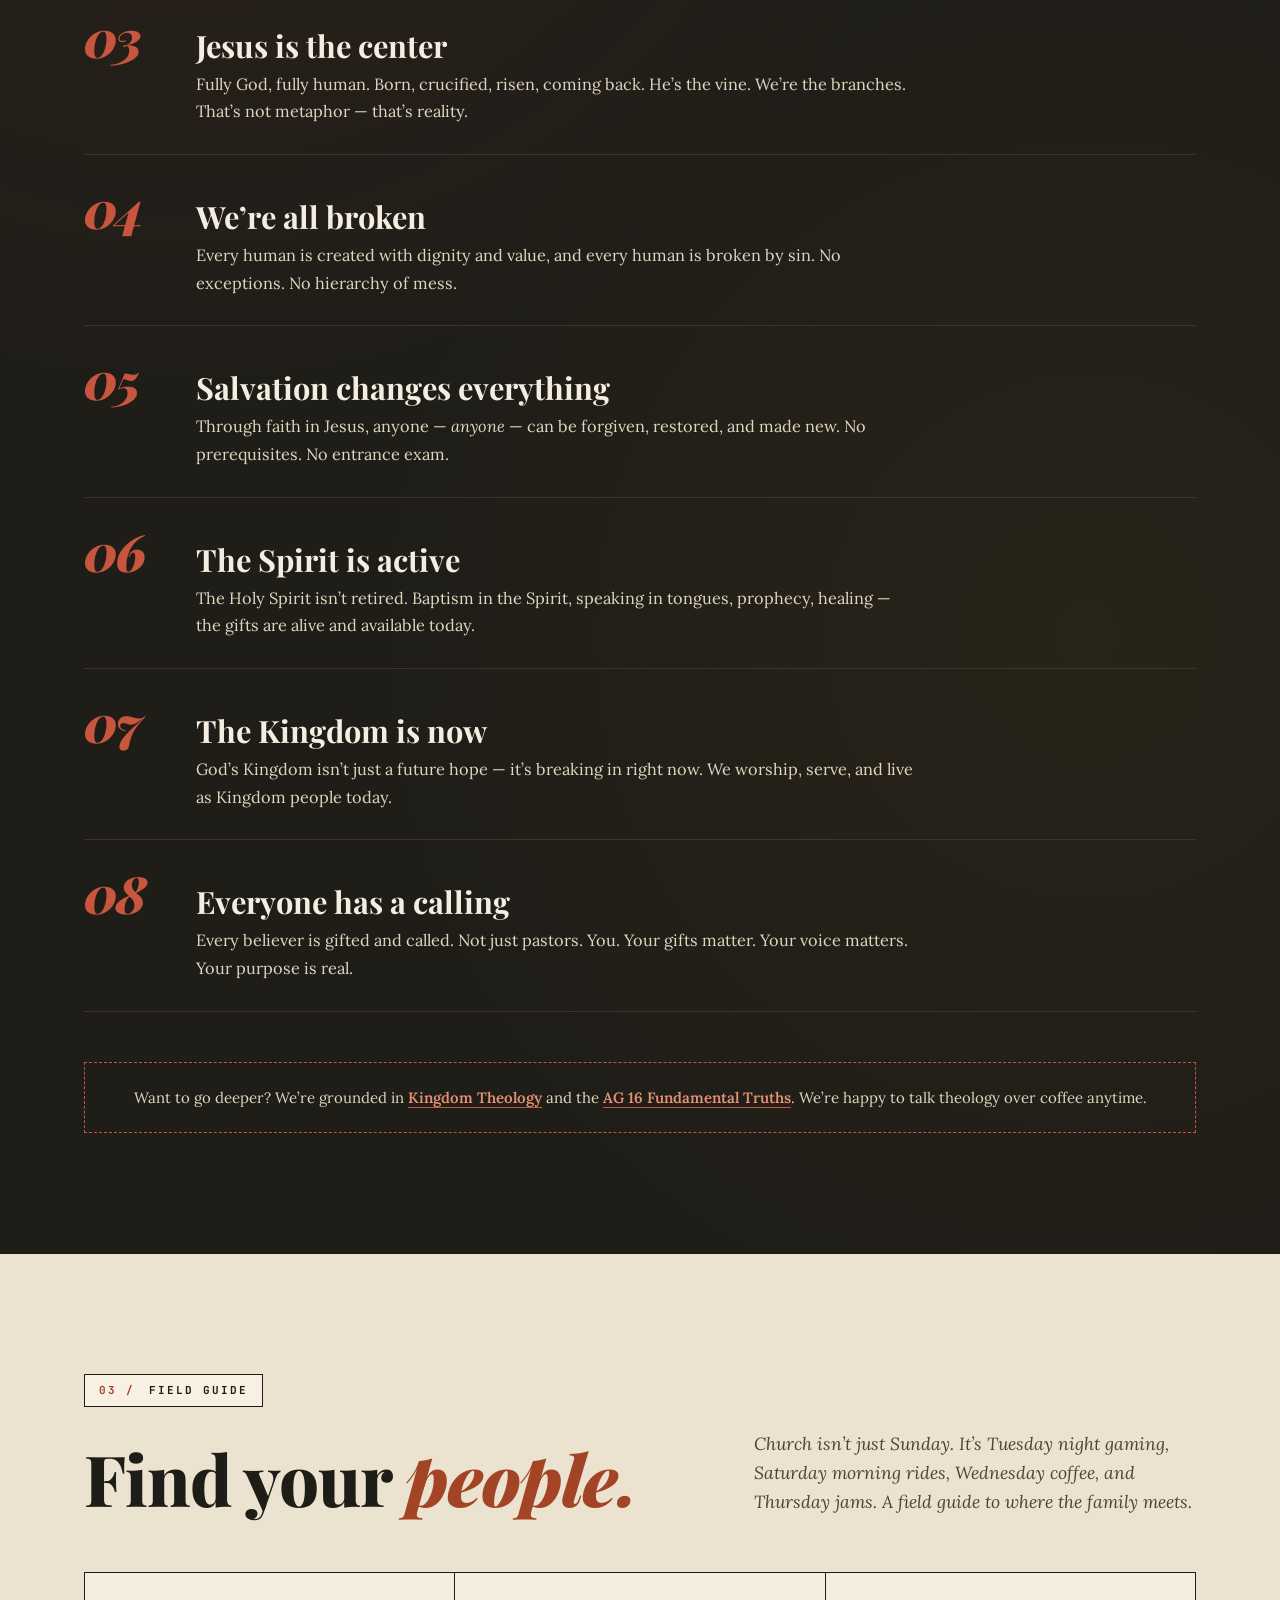
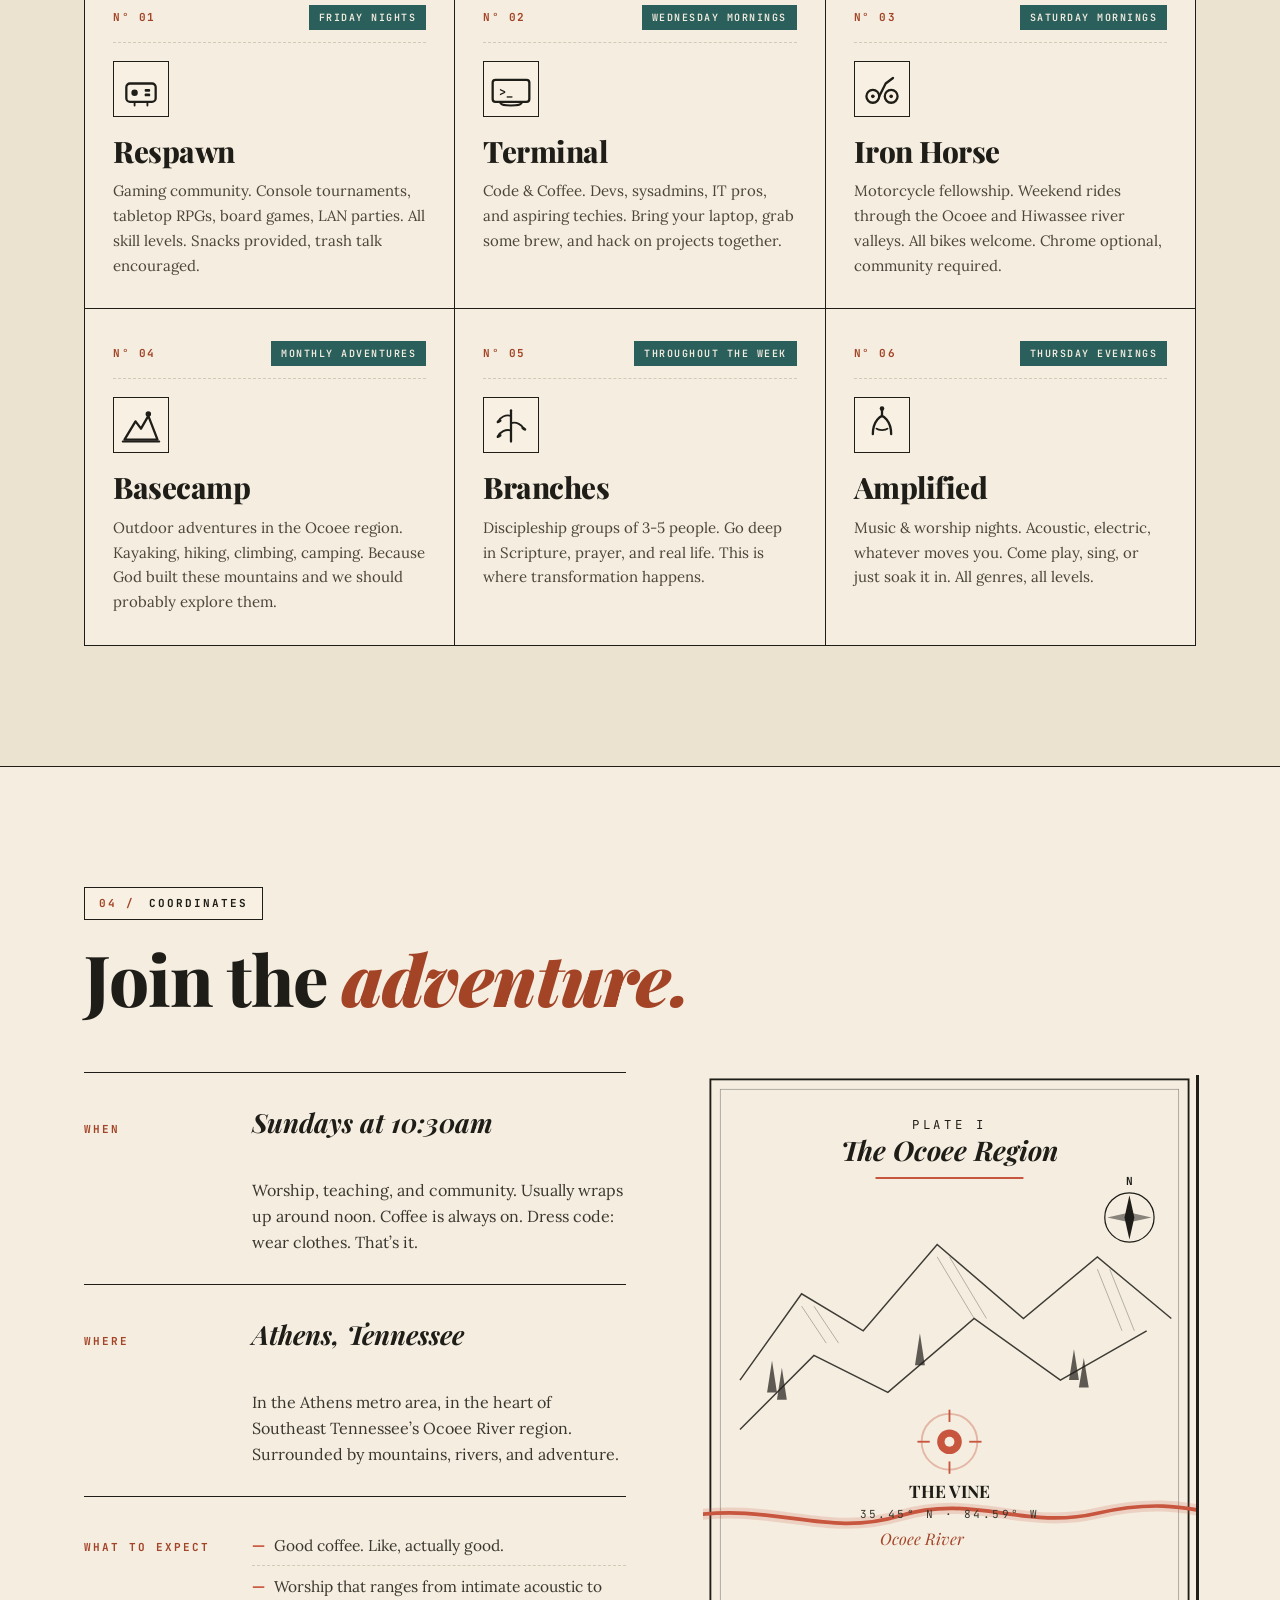
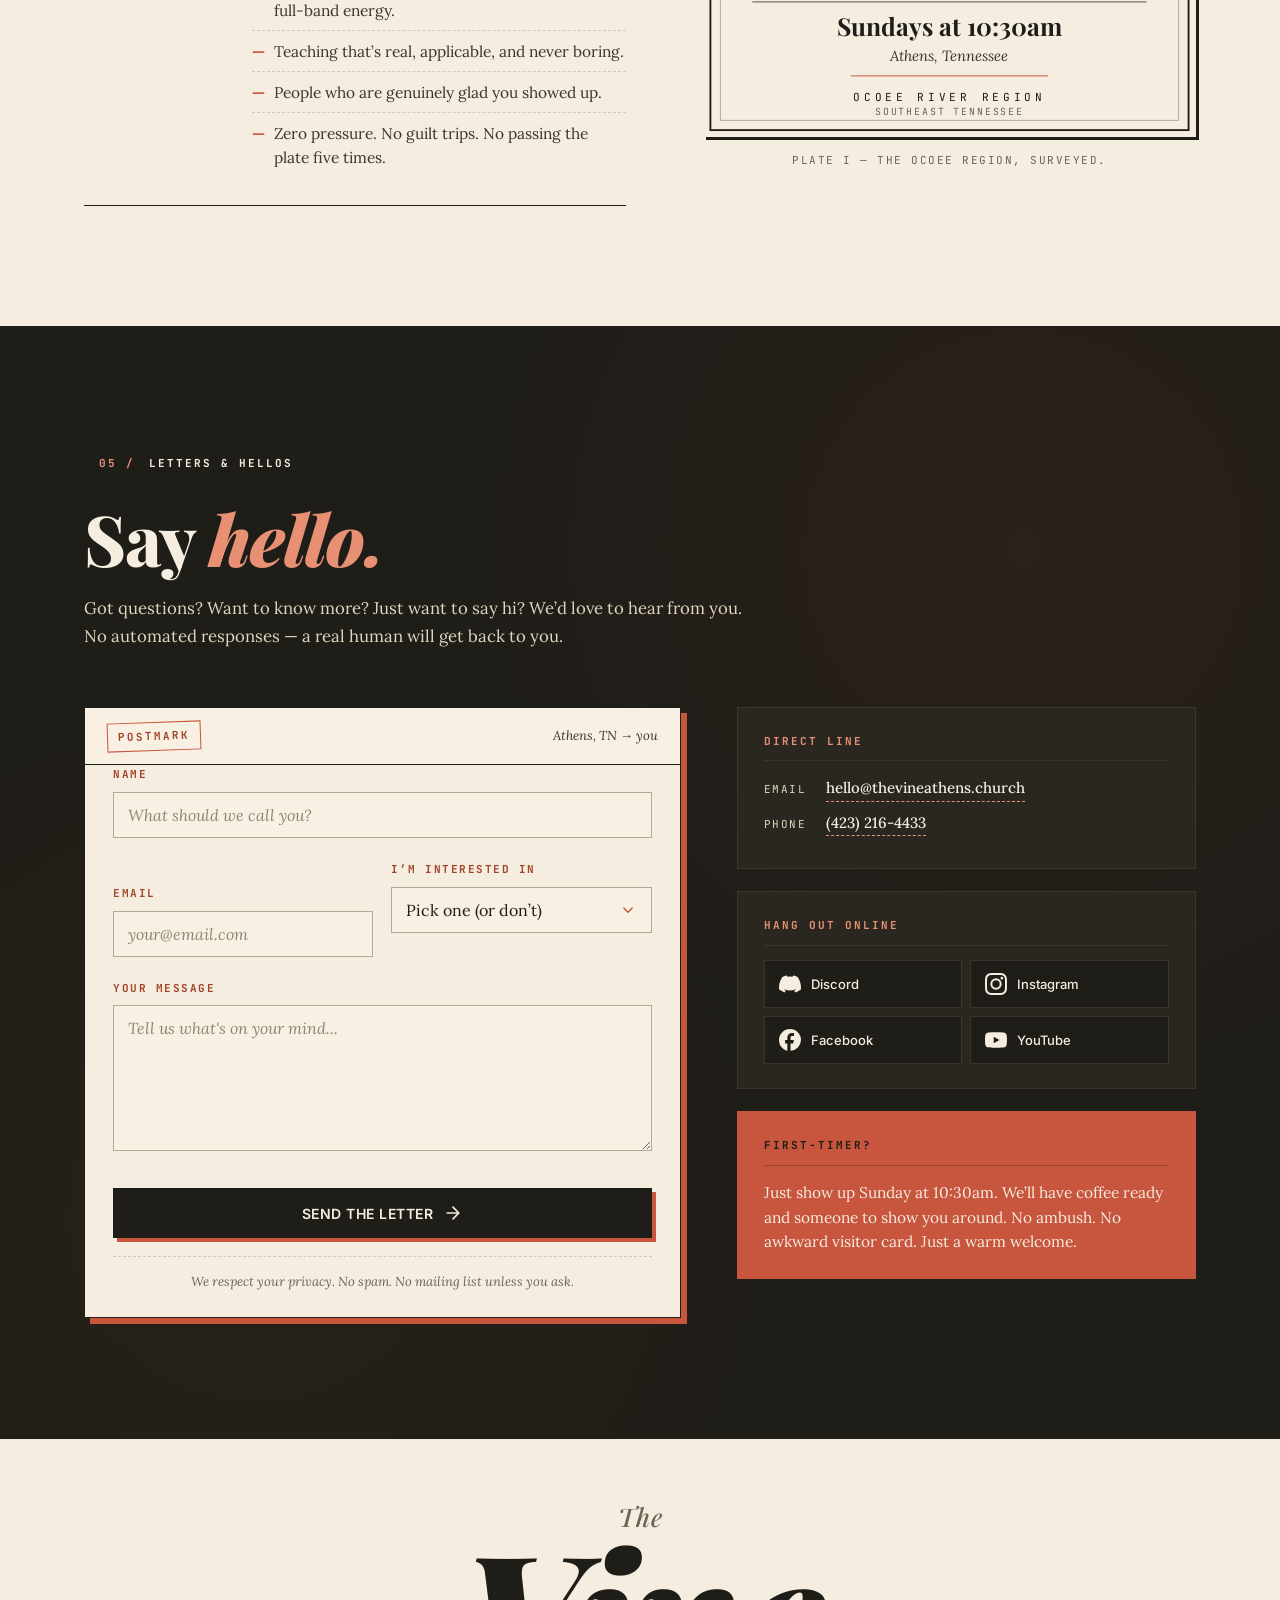
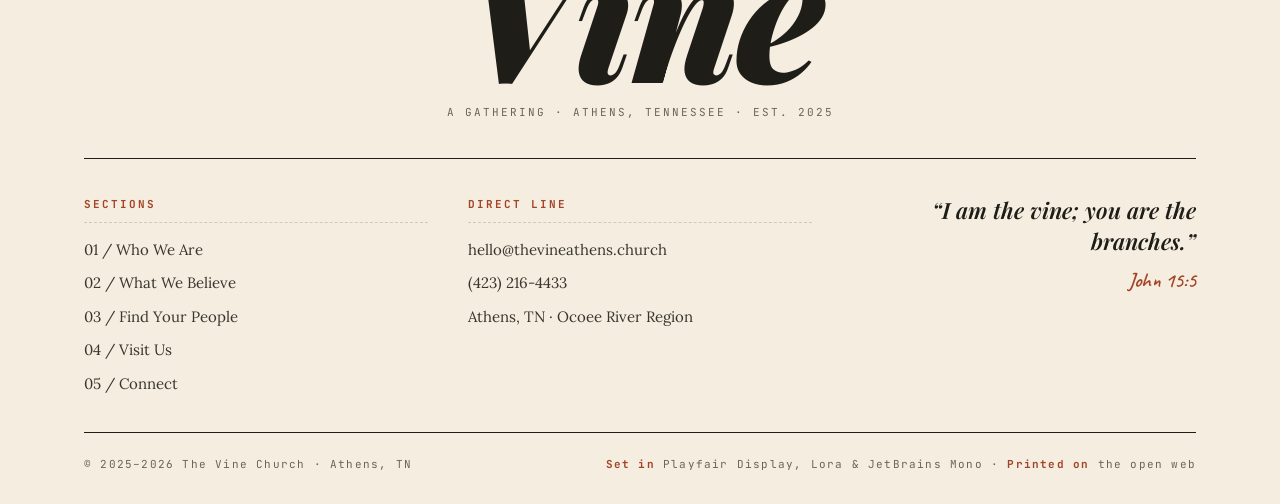
==== commit e029caf0: "Update index.html trying a different Permanent URL" ====
--- a/index.html
+++ b/index.html
@@ -715,7 +715,7 @@
           <div class="letter-card">
             <div class="letter-card-label">Hang Out Online</div>
             <div class="social-links">
-              <a href="https://discord.gg/X4F8NQ9E" class="social-link" aria-label="Discord" target="_blank" rel="noopener noreferrer">
+              <a href="https://discord.gg/4hyEt2h3wb" class="social-link" aria-label="Discord" target="_blank" rel="noopener noreferrer">
                 <svg viewBox="0 0 24 24" width="22" height="22" fill="currentColor" aria-hidden="true">
                   <path d="M20.317 4.37a19.791 19.791 0 0 0-4.885-1.515.074.074 0 0 0-.079.037c-.21.375-.444.864-.608 1.25a18.27 18.27 0 0 0-5.487 0 12.64 12.64 0 0 0-.617-1.25.077.077 0 0 0-.079-.037A19.736 19.736 0 0 0 3.677 4.37a.07.07 0 0 0-.032.027C.533 9.046-.32 13.58.099 18.057a.082.082 0 0 0 .031.057 19.9 19.9 0 0 0 5.993 3.03.078.078 0 0 0 .084-.028c.462-.63.874-1.295 1.226-1.994a.076.076 0 0 0-.041-.106 13.107 13.107 0 0 1-1.872-.892.077.077 0 0 1-.008-.128 10.2 10.2 0 0 0 .372-.292.074.074 0 0 1 .077-.01c3.928 1.793 8.18 1.793 12.062 0a.074.074 0 0 1 .078.01c.12.098.246.198.373.292a.077.077 0 0 1-.006.127 12.299 12.299 0 0 1-1.873.892.077.077 0 0 0-.041.107c.36.698.772 1.362 1.225 1.993a.076.076 0 0 0 .084.028 19.839 19.839 0 0 0 6.002-3.03.077.077 0 0 0 .032-.054c.5-5.177-.838-9.674-3.549-13.66a.061.061 0 0 0-.031-.03z"/>
                 </svg>
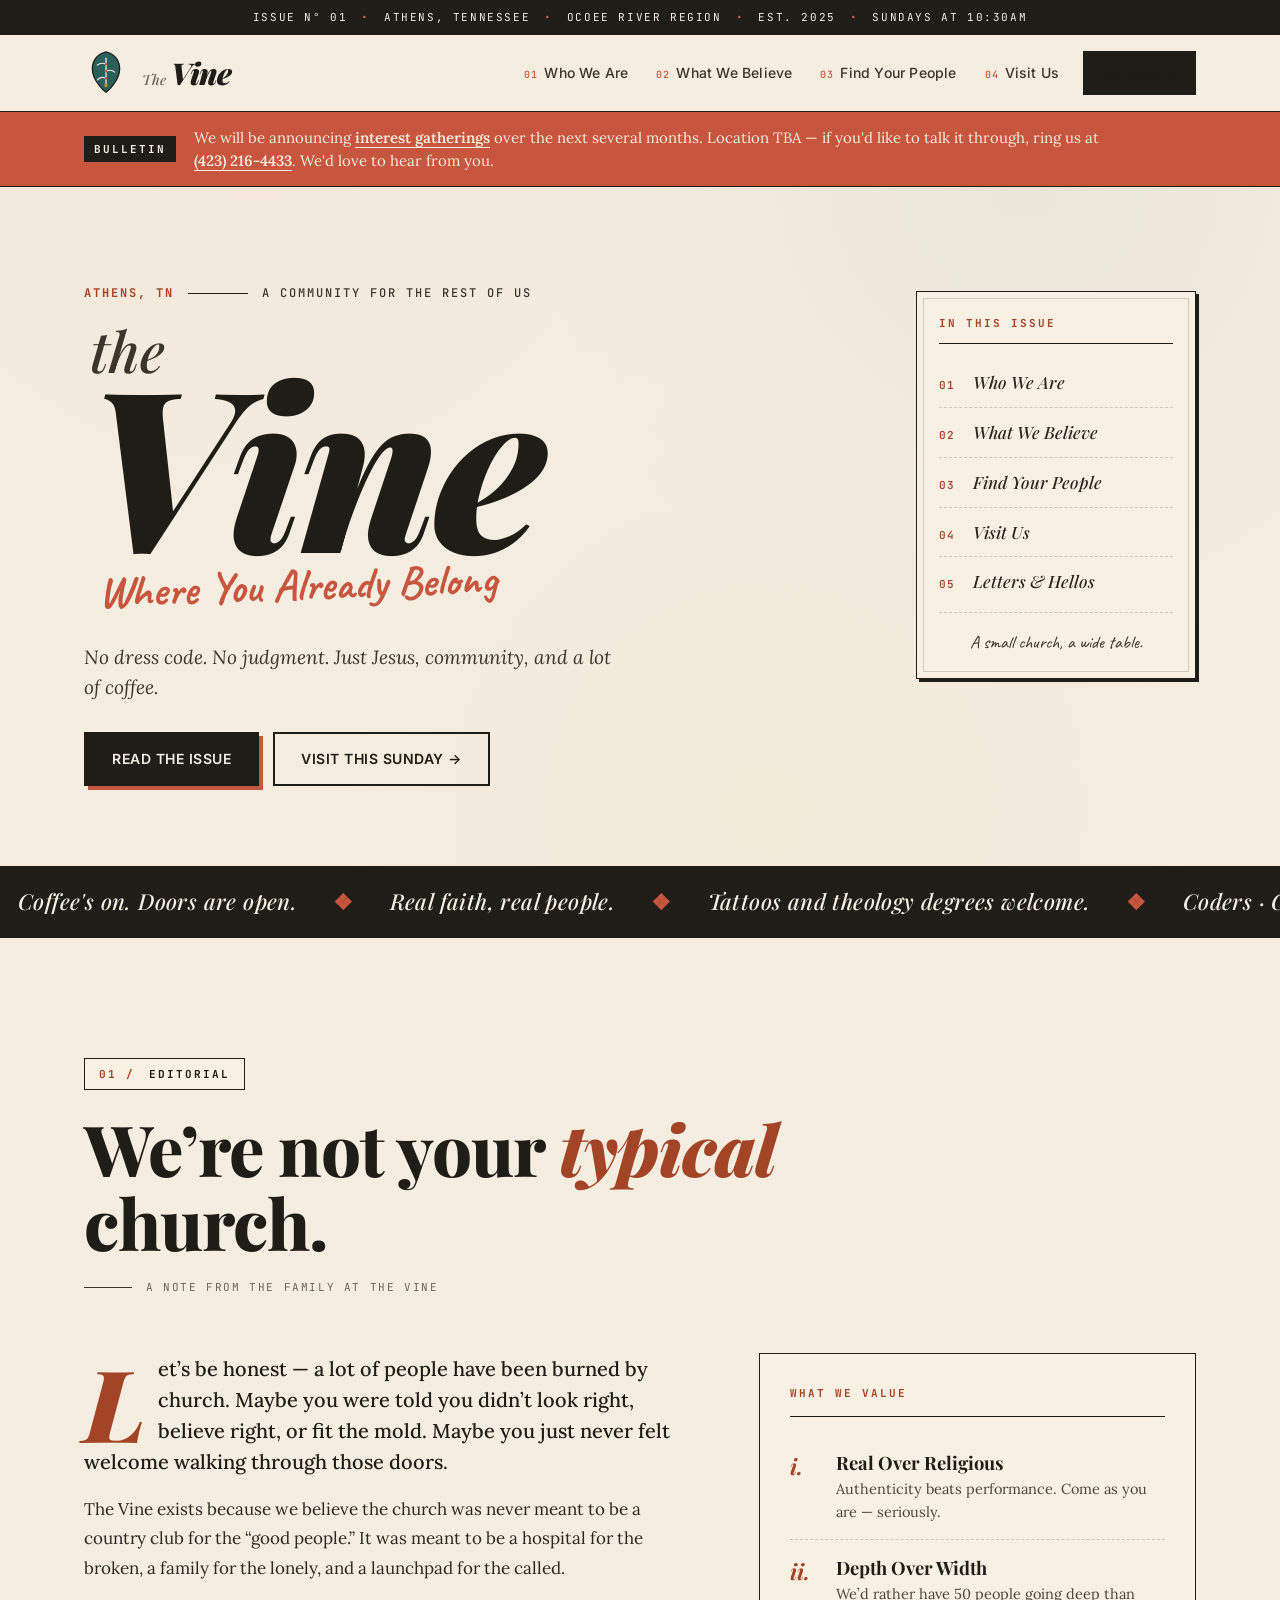
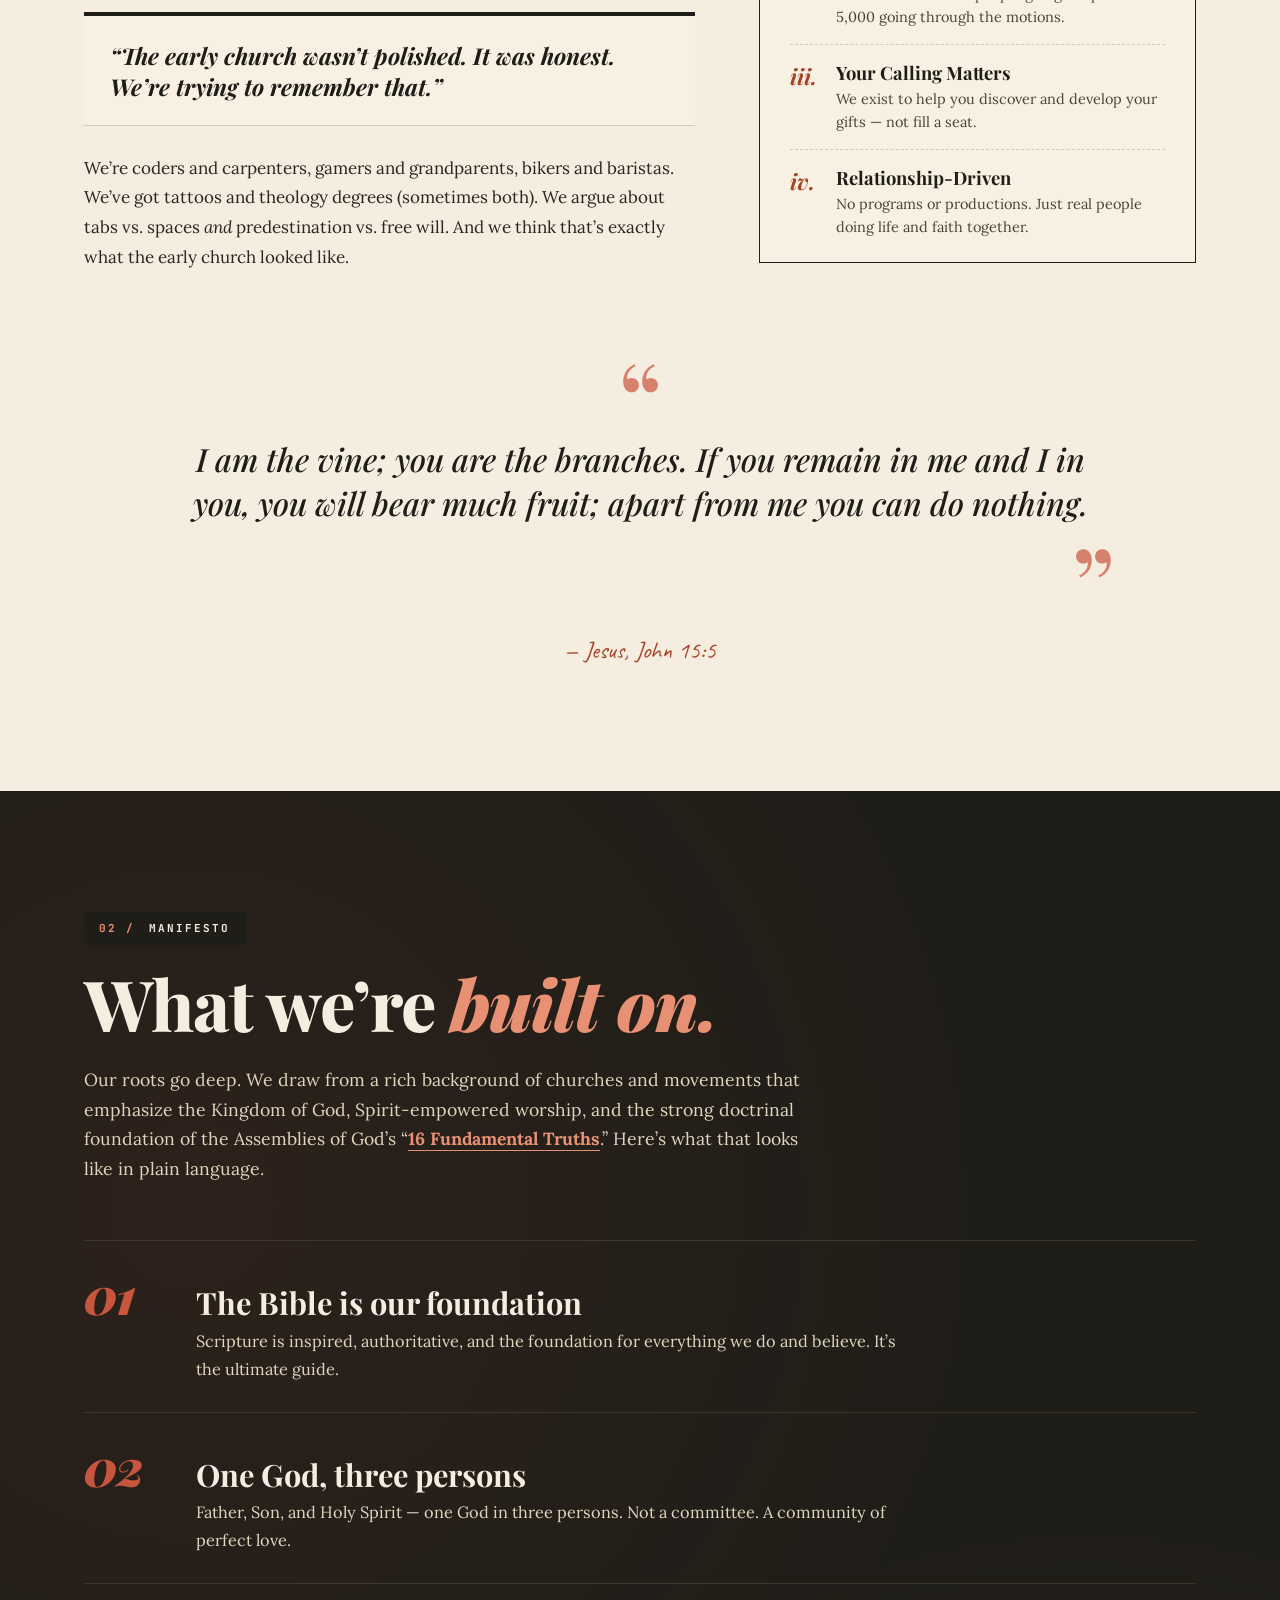
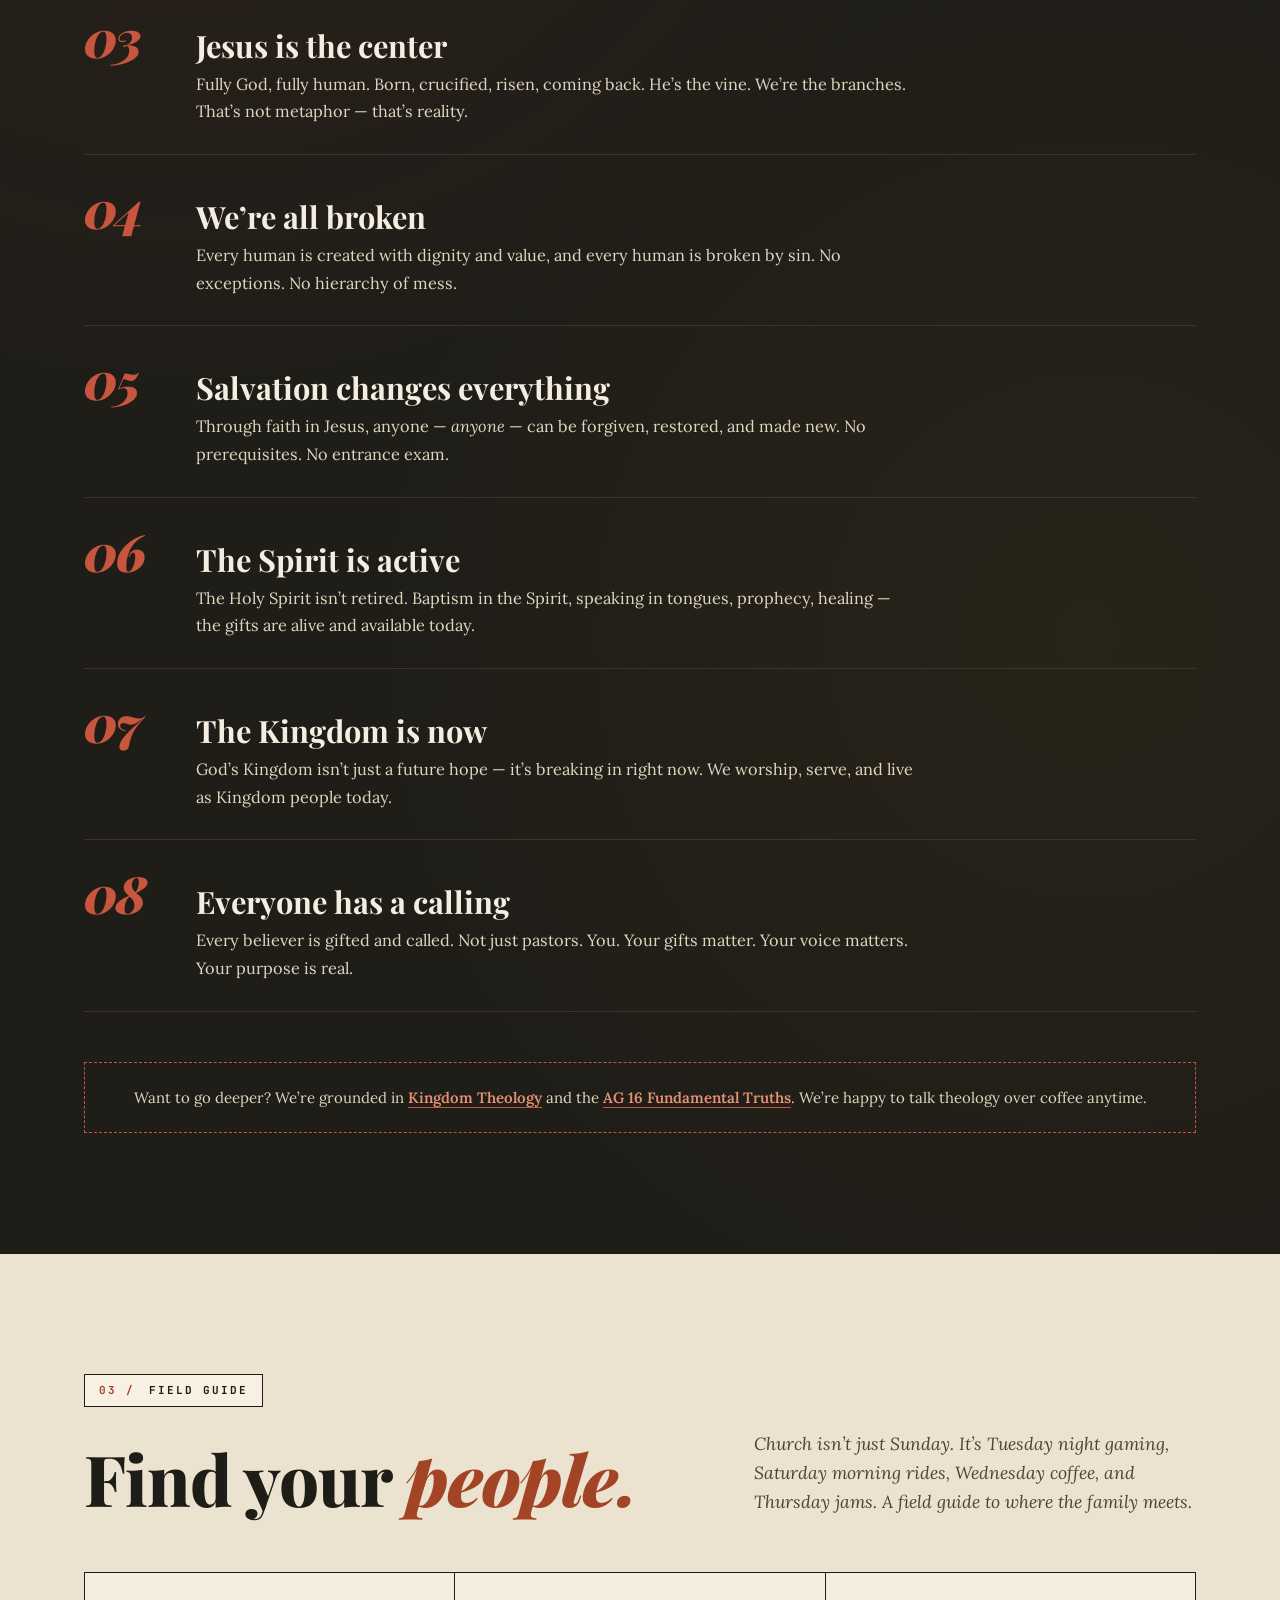
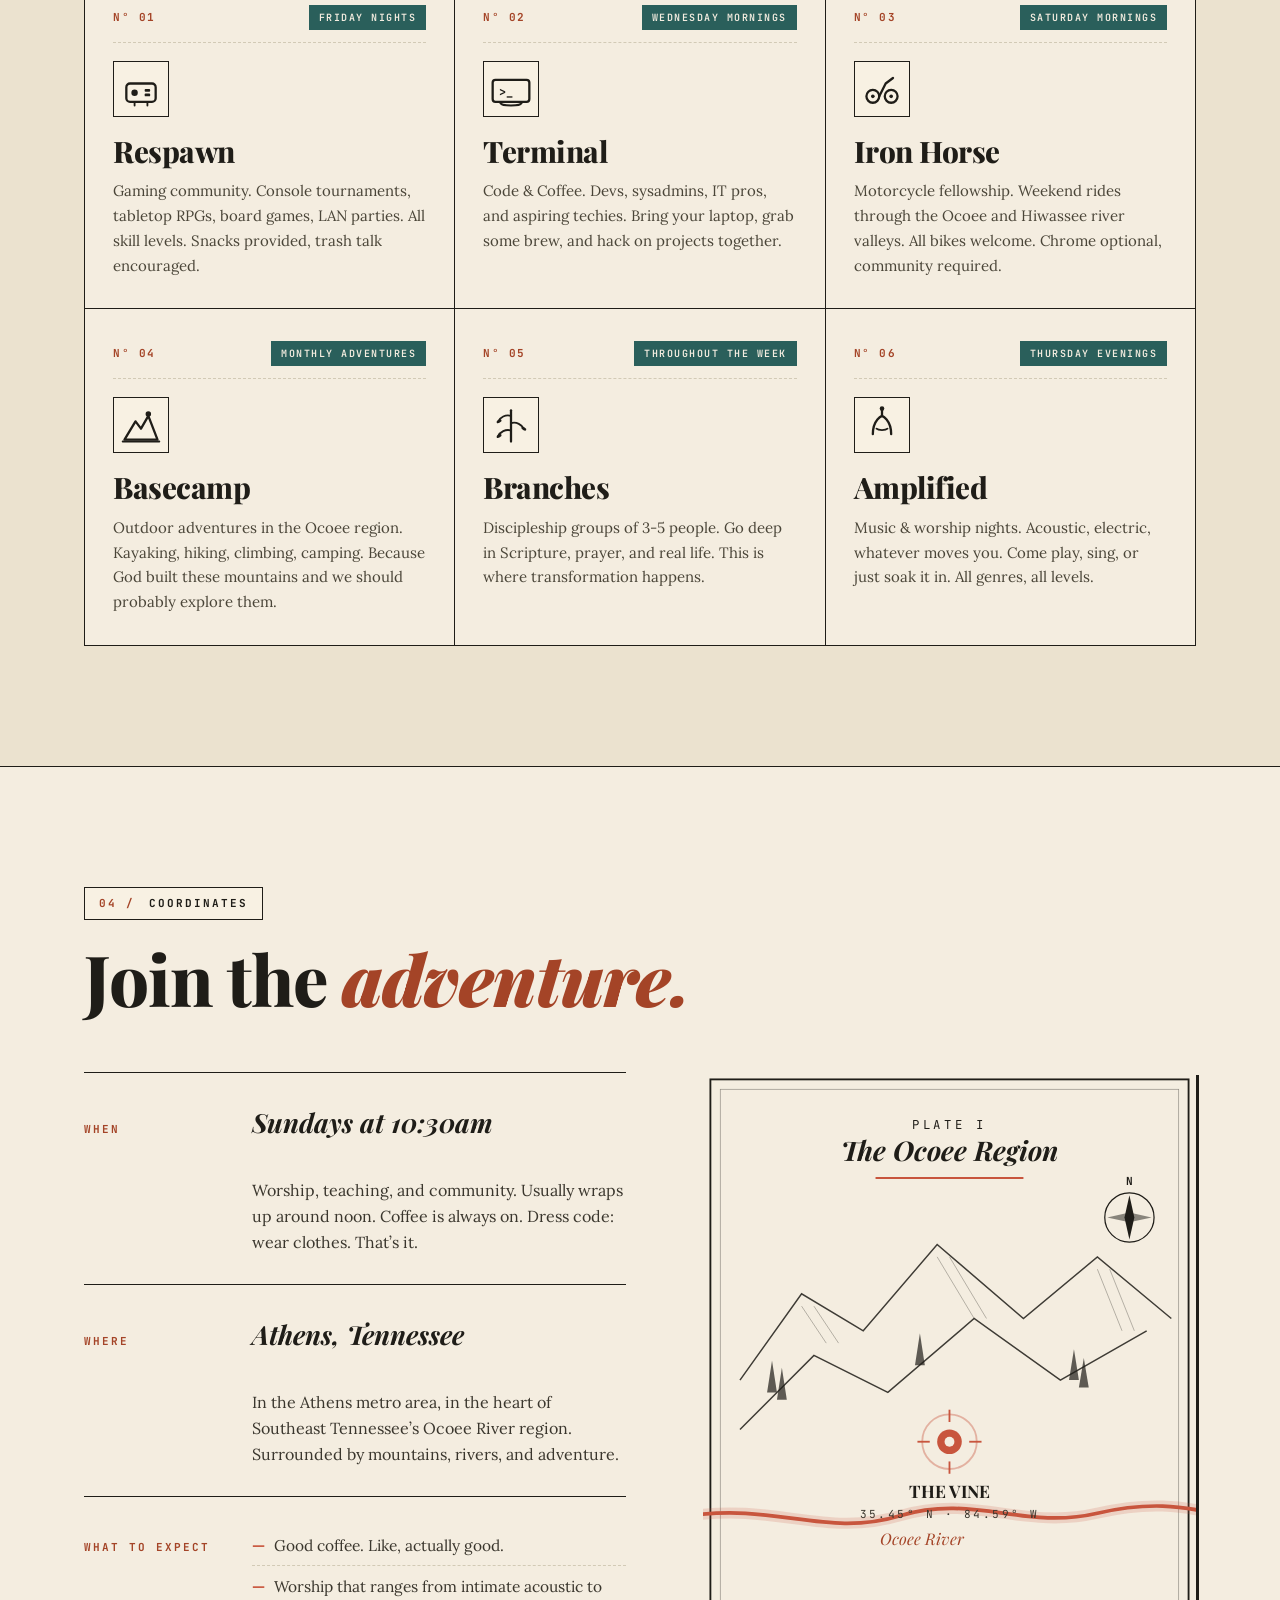
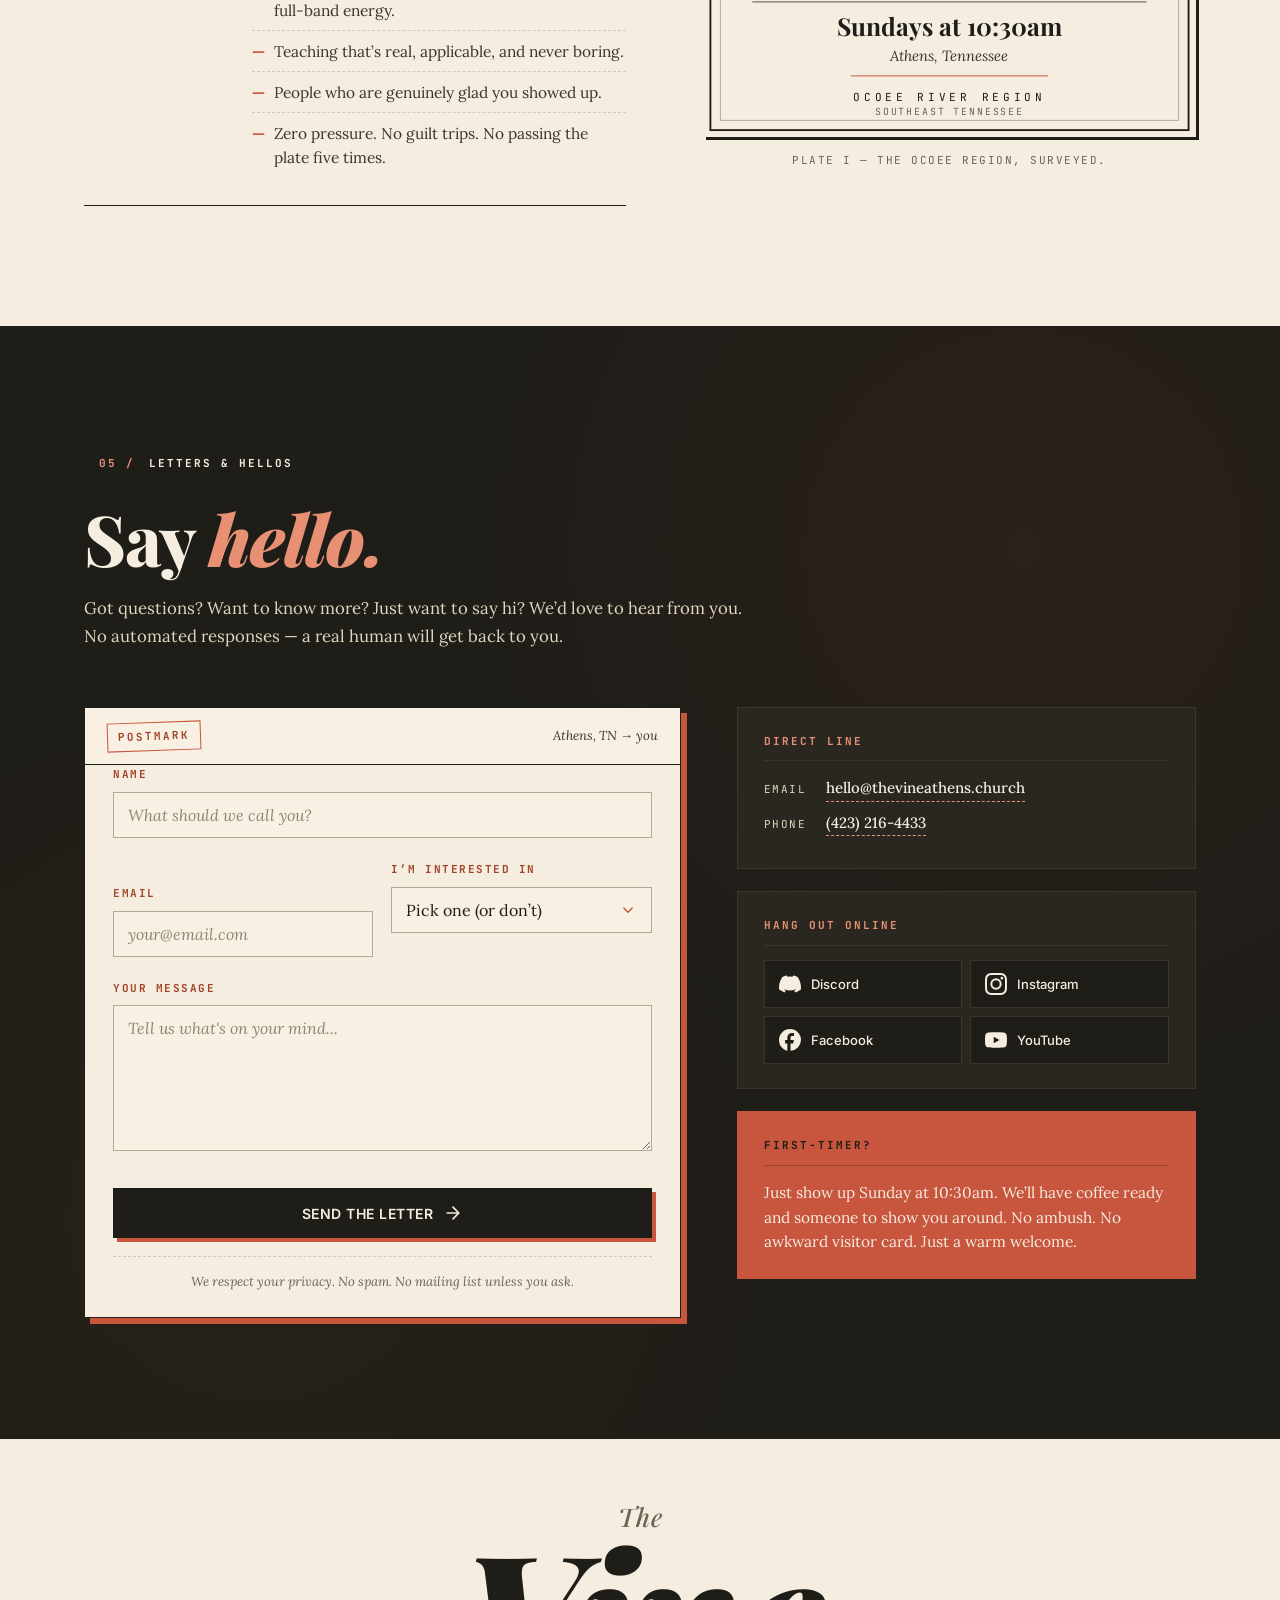
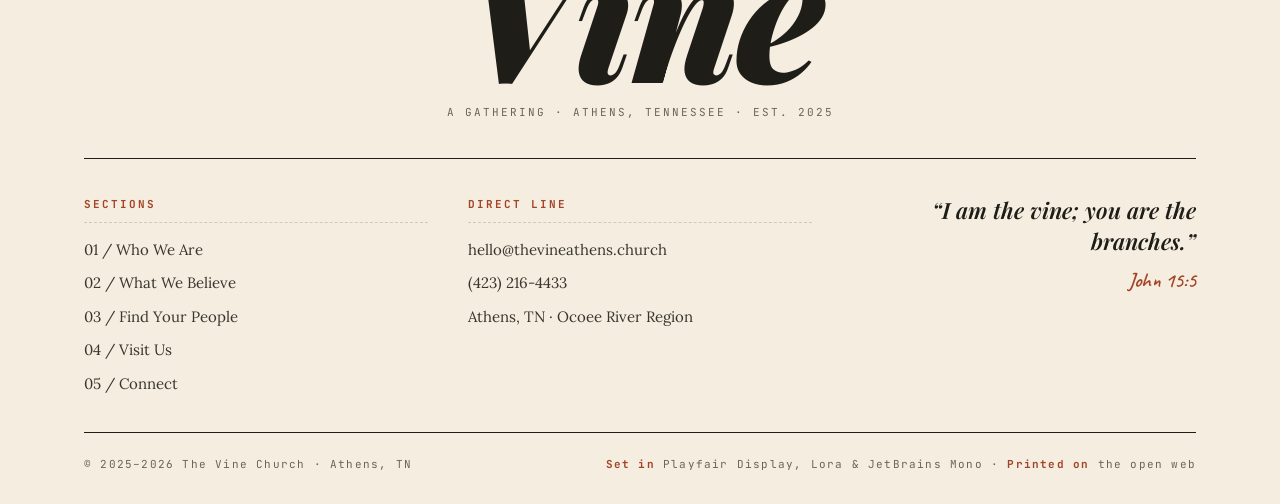
==== commit d6376881: "Update index.html Generated new link. Old ones not seeming to work well." ====
--- a/index.html
+++ b/index.html
@@ -715,7 +715,7 @@
           <div class="letter-card">
             <div class="letter-card-label">Hang Out Online</div>
             <div class="social-links">
-              <a href="https://discord.gg/4hyEt2h3wb" class="social-link" aria-label="Discord" target="_blank" rel="noopener noreferrer">
+              <a href="https://discord.gg/wVf62jXHhT" class="social-link" aria-label="Discord" target="_blank" rel="noopener noreferrer">
                 <svg viewBox="0 0 24 24" width="22" height="22" fill="currentColor" aria-hidden="true">
                   <path d="M20.317 4.37a19.791 19.791 0 0 0-4.885-1.515.074.074 0 0 0-.079.037c-.21.375-.444.864-.608 1.25a18.27 18.27 0 0 0-5.487 0 12.64 12.64 0 0 0-.617-1.25.077.077 0 0 0-.079-.037A19.736 19.736 0 0 0 3.677 4.37a.07.07 0 0 0-.032.027C.533 9.046-.32 13.58.099 18.057a.082.082 0 0 0 .031.057 19.9 19.9 0 0 0 5.993 3.03.078.078 0 0 0 .084-.028c.462-.63.874-1.295 1.226-1.994a.076.076 0 0 0-.041-.106 13.107 13.107 0 0 1-1.872-.892.077.077 0 0 1-.008-.128 10.2 10.2 0 0 0 .372-.292.074.074 0 0 1 .077-.01c3.928 1.793 8.18 1.793 12.062 0a.074.074 0 0 1 .078.01c.12.098.246.198.373.292a.077.077 0 0 1-.006.127 12.299 12.299 0 0 1-1.873.892.077.077 0 0 0-.041.107c.36.698.772 1.362 1.225 1.993a.076.076 0 0 0 .084.028 19.839 19.839 0 0 0 6.002-3.03.077.077 0 0 0 .032-.054c.5-5.177-.838-9.674-3.549-13.66a.061.061 0 0 0-.031-.03z"/>
                 </svg>
